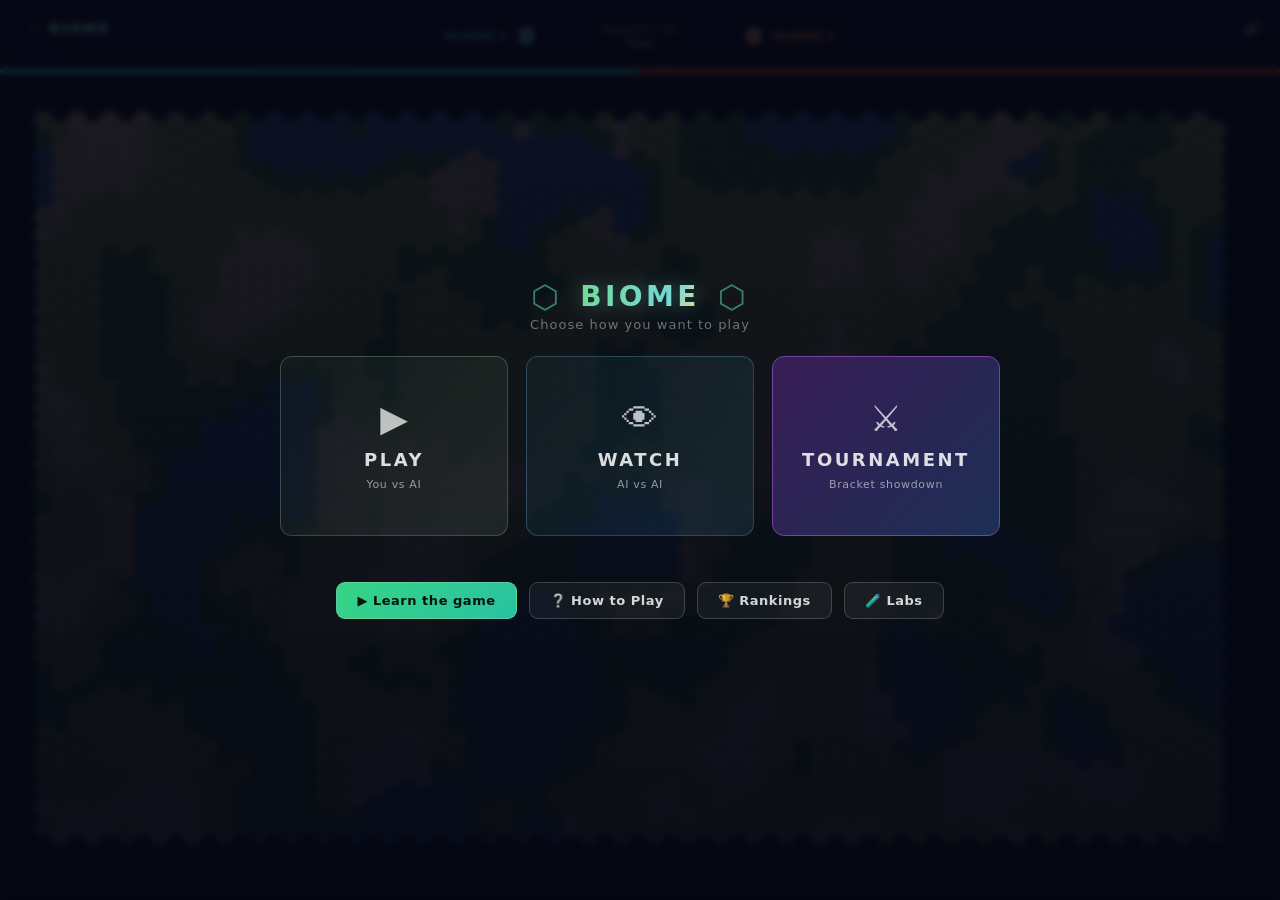
==== index.html @ 2e02c04d "```markdown Add Ranked Mode, Ranked Leaderboard with Champion Celebrations  Adds ranked solo/watch g" ====
<!DOCTYPE html>
<html lang="en">
<head>
    <meta charset="UTF-8">
    <meta name="viewport" content="width=device-width, initial-scale=1.0">
    <title>Biome</title>
    <link rel="stylesheet" href="style.css">
</head>
<body>
    <div class="game-layout">
        <!-- Canvas (full viewport) -->
        <div class="canvas-container">
            <!-- Corner wordmark (replaces header bar) -->
            <div id="corner-wordmark" class="corner-wordmark">
                <span class="cw-glyph">⬡</span>
                <span class="cw-word">BIOME</span>
            </div>

            <!-- Mute toggle (top-right). New Match / Rankings / Manage Models
                 now live in the HUD console's MENU tab. -->
            <div id="gear-menu" class="gear-menu">
                <button id="mute-toggle" class="mute-toggle gm-mute" title="Toggle sound" aria-label="Toggle sound">
                    <span class="mt-icon">🔊</span>
                </button>
            </div>

            <canvas id="game-canvas"></canvas>

            <!-- AP chip (visible only during human turns) -->
            <div id="ap-chip" class="ap-chip" style="display:none;">
                <span class="ap-chip-label" id="ap-chip-label">P1</span>
                <span class="ap-chip-value" id="ap-chip-value">0</span>
                <span class="ap-chip-suffix">AP</span>
            </div>

            <!-- Live scoreboard overlay (top-center, persistent) -->
            <div id="scoreboard-overlay">
                <div class="sb-player p1">
                    <span class="sb-ava p1" id="sb-ava-p1" style="display:none;"></span>
                    <span class="sb-name" id="sb-name-p1">P1</span>
                    <span class="sb-score" id="sb-score-p1">—</span>
                </div>
                <div class="sb-middle">
                    <span class="sb-round" id="sb-round">Round — / —</span>
                    <span class="sb-lead" id="sb-lead"></span>
                    <span class="sb-odds" id="sb-odds" style="display:none;"></span>
                    <span id="sb-live" class="sb-live" style="display:none;"><span class="sb-live-dot"></span>LIVE</span>
                </div>
                <div class="sb-player p2">
                    <span class="sb-score" id="sb-score-p2">—</span>
                    <span class="sb-name" id="sb-name-p2">P2</span>
                    <span class="sb-ava p2" id="sb-ava-p2" style="display:none;"></span>
                </div>
                <!-- Fighting-game score-share bar: P1 (cyan) fills from the left, the
                     boundary marks who leads. -->
                <div class="sb-bar" id="sb-bar"><span class="sb-bar-p1" id="sb-bar-p1"></span></div>
            </div>

            <!-- Bottom-center HUD console: a stats hub (Stats / Bracket / Menu)
                 that fully collapses to a minimal handle. The persistent score
                 lives in the top scoreboard above; inner stat IDs are preserved
                 from the old biomass / score-chart panels so render code is unchanged. -->
            <div id="hud-console" class="hud-console hc-hidden hc-collapsed" aria-label="Game console">

                <!-- PANEL: slides up above the rail; tabbed Stats / Bracket / Menu -->
                <div id="hc-panel" class="hc-panel" role="region" aria-label="Console panel">
                    <div class="hc-tabs" role="tablist">
                        <button class="hc-tab active" data-hc-tab="stats" role="tab" aria-selected="true">
                            <span class="hc-tab-icon">⛧</span><span>STATS</span>
                        </button>
                        <button class="hc-tab hc-tab-bracket" data-hc-tab="bracket" role="tab" aria-selected="false">
                            <span class="hc-tab-icon">⚔</span><span>BRACKET</span>
                            <span class="hc-tab-live" aria-hidden="true"></span>
                        </button>
                        <button class="hc-tab" data-hc-tab="menu" role="tab" aria-selected="false">
                            <span class="hc-tab-icon">≡</span><span>MENU</span>
                        </button>
                    </div>

                    <!-- STATS view: timeline + biomass (eco) + terrain (biome), three abreast -->
                    <div class="hc-view hc-view-stats" data-hc-view="stats">
                        <div class="hc-stats-cols">
                            <!-- Timeline -->
                            <div class="hc-timeline">
                                <div class="hc-section-label">Score Timeline</div>
                                <canvas id="score-chart" width="320" height="64"></canvas>
                            </div>

                            <!-- Ecosystem: biomass bars + health badges -->
                            <div class="hc-eco">
                                <div class="bt-row" data-tier="predator">
                                    <div class="bt-tier-icon">🦅</div>
                                    <div class="bt-tier-label">Predators</div>
                                    <div class="bt-bars">
                                        <div class="bt-bar bt-p1"><span class="bt-fill" id="bt-fill-pred-p1"></span><span class="bt-count" id="bt-count-pred-p1">0</span></div>
                                        <div class="bt-divider"></div>
                                        <div class="bt-bar bt-p2"><span class="bt-fill" id="bt-fill-pred-p2"></span><span class="bt-count" id="bt-count-pred-p2">0</span></div>
                                    </div>
                                </div>
                                <div class="bt-row" data-tier="herbivore">
                                    <div class="bt-tier-icon">🦌</div>
                                    <div class="bt-tier-label">Herbivores</div>
                                    <div class="bt-bars">
                                        <div class="bt-bar bt-p1"><span class="bt-fill" id="bt-fill-herb-p1"></span><span class="bt-count" id="bt-count-herb-p1">0</span></div>
                                        <div class="bt-divider"></div>
                                        <div class="bt-bar bt-p2"><span class="bt-fill" id="bt-fill-herb-p2"></span><span class="bt-count" id="bt-count-herb-p2">0</span></div>
                                    </div>
                                </div>
                                <div class="bt-row" data-tier="plant">
                                    <div class="bt-tier-icon">🌿</div>
                                    <div class="bt-tier-label">Plants</div>
                                    <div class="bt-bars">
                                        <div class="bt-bar bt-p1"><span class="bt-fill" id="bt-fill-plant-p1"></span><span class="bt-count" id="bt-count-plant-p1">0</span></div>
                                        <div class="bt-divider"></div>
                                        <div class="bt-bar bt-p2"><span class="bt-fill" id="bt-fill-plant-p2"></span><span class="bt-count" id="bt-count-plant-p2">0</span></div>
                                    </div>
                                </div>
                                <div class="bt-health-row">
                                    <div class="bt-health bt-health-p1" id="bt-health-p1" data-state="ok">
                                        <span class="bt-h-tag">P1</span><span class="bt-h-icon">✓</span>
                                    </div>
                                    <div class="bt-health bt-health-p2" id="bt-health-p2" data-state="ok">
                                        <span class="bt-h-tag">P2</span><span class="bt-h-icon">✓</span>
                                    </div>
                                </div>
                            </div>

                            <!-- Biome: terrain composition donut + legend -->
                            <div class="hc-biome">
                                <div class="ws-chart-wrap">
                                    <svg class="ws-donut" id="ws-donut" viewBox="0 0 80 80" aria-hidden="true">
                                        <circle class="ws-track" cx="40" cy="40" r="32" fill="none" stroke="rgba(255,255,255,0.05)" stroke-width="12"/>
                                        <g id="ws-segments"></g>
                                    </svg>
                                    <div class="ws-center" id="ws-center">
                                        <div class="ws-c-name" id="ws-c-name">—</div>
                                        <div class="ws-c-pct" id="ws-c-pct"></div>
                                    </div>
                                </div>
                                <div class="ws-legend" id="ws-legend"></div>
                            </div>
                        </div>
                    </div>

                    <!-- BRACKET view (tournament live bracket) -->
                    <div class="hc-view hc-view-bracket hc-view-hidden" data-hc-view="bracket">
                        <div class="hc-bracket-header">
                            <span id="bt-bracket-title">Bracket</span>
                            <button id="bt-bracket-expand" class="hc-bracket-action" title="Expand bracket" type="button">⛶</button>
                        </div>
                        <div id="bt-bracket-content" class="hc-bracket-content"></div>
                    </div>

                    <!-- MENU view (absorbs the old gear dropdown) -->
                    <div class="hc-view hc-view-menu hc-view-hidden" data-hc-view="menu">
                        <button class="hc-menu-item" data-hc-menu="new-match" type="button">
                            <span class="hc-mi-icon">▶</span><span>New Match</span>
                        </button>
                        <button class="hc-menu-item" data-hc-menu="field-guide" type="button">
                            <span class="hc-mi-icon">❔</span><span>Field Guide</span>
                        </button>
                        <button class="hc-menu-item" data-hc-menu="rankings" type="button">
                            <span class="hc-mi-icon">🏆</span><span>Rankings</span>
                        </button>
                        <button class="hc-menu-item" data-hc-menu="labs" type="button">
                            <span class="hc-mi-icon">🧪</span><span>Labs</span>
                        </button>
                        <button class="hc-menu-item" data-hc-menu="manage-models" type="button">
                            <span class="hc-mi-icon">⚙</span><span>Manage Models</span>
                        </button>
                    </div>
                </div>

                <!-- HANDLE: compact toggle — the console fully collapses to just this -->
                <button id="hc-rail" class="hc-handle" type="button" aria-expanded="false" aria-controls="hc-panel">
                    <span class="hc-handle-icon" id="hc-handle-icon" aria-hidden="true">⛧</span>
                    <span class="hc-handle-label" id="hc-handle-label">Stats</span>
                    <span class="hc-grip" aria-hidden="true">▴</span>
                </button>
            </div>

            <!-- Cell inspector tooltip (follows cursor on hex hover) -->
            <div id="cell-tooltip" class="cell-tooltip ct-hidden" aria-hidden="true">
                <div class="ct-terrain" id="ct-terrain"></div>
                <div class="ct-organisms" id="ct-organisms"></div>
                <div class="ct-position" id="ct-position"></div>
            </div>

            <!-- Activity ticker (bottom edge, slim broadcast feed) -->
            <button id="activity-ticker" class="activity-ticker at-hidden" type="button" aria-label="Open log history">
                <span class="at-rail" id="at-rail"></span>
            </button>

            <!-- Activity log history modal (opens on ticker click) -->
            <div id="activity-log-modal" class="activity-log-modal alm-hidden">
                <div class="alm-backdrop"></div>
                <div class="alm-panel">
                    <div class="alm-header">
                        <span>Activity Log</span>
                        <button id="btn-alm-close" class="alm-close" type="button">×</button>
                    </div>
                    <div class="alm-body" id="alm-body"></div>
                </div>
            </div>

            <!-- Species action dock (human turns only) -->
            <div id="species-dock" class="species-dock sd-hidden" aria-label="Species selection">
                <div class="sd-tiles" id="sd-tiles"></div>
                <button id="sd-end-turn" class="sd-end-turn" type="button">
                    <span class="sd-et-label">END</span>
                    <span class="sd-et-sub">TURN</span>
                </button>
            </div>

            <!-- AI commentary overlays -->
            <div id="ai-overlay-p1" class="ai-overlay p1">
                <div class="aic-header">
                    <div class="aic-avatar" id="aic-avatar-p1">P1</div>
                    <div class="aic-name-block">
                        <div class="aic-name" id="aic-name-p1">Player 1</div>
                        <div class="aic-subtitle" id="aic-subtitle-p1"></div>
                        <div class="aic-status" id="aic-status-p1">Waiting</div>
                    </div>
                </div>
                <div class="aic-statblock" id="aic-statblock-p1">
                    <div class="aic-stat-row" data-stat="might">
                        <span class="aic-stat-label">MIGHT</span>
                        <span class="aic-bar"><span class="aic-bar-fill"></span></span>
                        <span class="aic-stat-val"></span>
                    </div>
                    <div class="aic-stat-row" data-stat="renown">
                        <span class="aic-stat-label">RENOWN</span>
                        <span class="aic-bar"><span class="aic-bar-fill"></span></span>
                        <span class="aic-stat-val"></span>
                    </div>
                    <div class="aic-stat-row" data-stat="grit">
                        <span class="aic-stat-label">GRIT</span>
                        <span class="aic-bar"><span class="aic-bar-fill"></span></span>
                        <span class="aic-stat-val"></span>
                    </div>
                    <div class="aic-statfoot">
                        <span class="aic-tierline" id="aic-tier-p1"></span>
                        <span class="aic-role" id="aic-role-p1"></span>
                    </div>
                </div>
                <div class="aic-body">
                <div class="aic-banter-wrap">
                    <div class="aic-particles" aria-hidden="true">
                        <span class="aic-p"></span><span class="aic-p"></span><span class="aic-p"></span><span class="aic-p"></span><span class="aic-p"></span><span class="aic-p"></span><span class="aic-p"></span><span class="aic-p"></span><span class="aic-p"></span><span class="aic-p"></span><span class="aic-p"></span><span class="aic-p"></span><span class="aic-p"></span><span class="aic-p"></span><span class="aic-p"></span><span class="aic-p"></span>
                    </div>
                    <div class="aic-countdown" id="aic-countdown-p1" aria-hidden="true">
                        <span class="aic-cd-num"></span>
                        <span class="aic-cd-label">deciding…</span>
                        <span class="aic-cd-bar"><span class="aic-cd-bar-fill"></span></span>
                    </div>
                    <div id="ai-banter-p1" class="ai-banter-text"></div>
                </div>
                <button class="aic-reason-toggle" id="aic-reason-toggle-p1" type="button" aria-expanded="false">
                    <span class="aic-chevron">▸</span><span>reasoning</span>
                </button>
                <div id="ai-strategy-p1" class="ai-strategy-text aic-reason-collapsed"></div>
                </div>
            </div>
            <div id="ai-overlay-p2" class="ai-overlay p2">
                <div class="aic-header">
                    <div class="aic-avatar" id="aic-avatar-p2">P2</div>
                    <div class="aic-name-block">
                        <div class="aic-name" id="aic-name-p2">Player 2</div>
                        <div class="aic-subtitle" id="aic-subtitle-p2"></div>
                        <div class="aic-status" id="aic-status-p2">Waiting</div>
                    </div>
                </div>
                <div class="aic-statblock" id="aic-statblock-p2">
                    <div class="aic-stat-row" data-stat="might">
                        <span class="aic-stat-label">MIGHT</span>
                        <span class="aic-bar"><span class="aic-bar-fill"></span></span>
                        <span class="aic-stat-val"></span>
                    </div>
                    <div class="aic-stat-row" data-stat="renown">
                        <span class="aic-stat-label">RENOWN</span>
                        <span class="aic-bar"><span class="aic-bar-fill"></span></span>
                        <span class="aic-stat-val"></span>
                    </div>
                    <div class="aic-stat-row" data-stat="grit">
                        <span class="aic-stat-label">GRIT</span>
                        <span class="aic-bar"><span class="aic-bar-fill"></span></span>
                        <span class="aic-stat-val"></span>
                    </div>
                    <div class="aic-statfoot">
                        <span class="aic-tierline" id="aic-tier-p2"></span>
                        <span class="aic-role" id="aic-role-p2"></span>
                    </div>
                </div>
                <div class="aic-body">
                <div class="aic-banter-wrap">
                    <div class="aic-particles" aria-hidden="true">
                        <span class="aic-p"></span><span class="aic-p"></span><span class="aic-p"></span><span class="aic-p"></span><span class="aic-p"></span><span class="aic-p"></span><span class="aic-p"></span><span class="aic-p"></span><span class="aic-p"></span><span class="aic-p"></span><span class="aic-p"></span><span class="aic-p"></span><span class="aic-p"></span><span class="aic-p"></span><span class="aic-p"></span><span class="aic-p"></span>
                    </div>
                    <div class="aic-countdown" id="aic-countdown-p2" aria-hidden="true">
                        <span class="aic-cd-num"></span>
                        <span class="aic-cd-label">deciding…</span>
                        <span class="aic-cd-bar"><span class="aic-cd-bar-fill"></span></span>
                    </div>
                    <div id="ai-banter-p2" class="ai-banter-text"></div>
                </div>
                <button class="aic-reason-toggle" id="aic-reason-toggle-p2" type="button" aria-expanded="false">
                    <span class="aic-chevron">▸</span><span>reasoning</span>
                </button>
                <div id="ai-strategy-p2" class="ai-strategy-text aic-reason-collapsed"></div>
                </div>
            </div>


            <!-- Round transition card (briefly fades in/out between rounds) -->
            <div id="round-transition" class="rt-hidden">
                <div class="rt-label">ROUND</div>
                <div id="rt-number" class="rt-number">—</div>
                <div id="rt-subline" class="rt-subline"></div>
            </div>

            <!-- Dramatic callout overlay (FIRST PREDATOR, DOMINANCE, etc.) -->
            <div id="callout" class="co-hidden">
                <div id="co-text" class="co-text"></div>
                <div id="co-subtitle" class="co-subtitle"></div>
            </div>

            <!-- Round-end recap card -->
            <div id="recap-card" class="recap-hidden">
                <div class="rc-header" id="rc-header">Round Recap</div>
                <div class="rc-body" id="rc-body"></div>
            </div>

            <!-- Championship bracket — full-screen opaque event scene -->
            <div id="bracket-expanded" class="bracket-expanded-hidden event-stage">
                <div class="be-header">
                    <div class="be-titles">
                        <div class="be-title">BIOME CHAMPIONSHIP</div>
                        <div id="be-status" class="be-status"></div>
                    </div>
                    <button id="btn-be-close" class="be-close" title="Close">&times;</button>
                </div>
                <div id="be-grid" class="bracket-grid"></div>
            </div>
        </div>
    </div>

    <!-- Legacy compatibility containers — DOM kept so existing code paths
         (_updateCensus, _updateWorldInfo, _log, _onHover, species palette,
         end-turn, btn-rankings) keep working. Replaced phase-by-phase. -->
    <div id="legacy-data" aria-hidden="true">
        <div id="census-content"></div>
        <div id="info-content"></div>
        <div id="cell-info"><div style="font-size: 11px; color: #555;">Hover over the map</div></div>
        <div id="action-log" class="action-log"></div>
        <div id="species-palette"></div>
        <button id="btn-end-turn" class="btn btn-primary" data-action="end-turn">End P1 Turn</button>
        <button id="btn-rankings" class="btn btn-rankings">🏆 Rankings</button>
        <button id="btn-manage-models" class="btn-manage-models">⚙ Manage Models</button>
    </div>

    <!-- Model Configuration Modal (opened from gear menu) -->
    <div id="model-config-modal" class="model-config-modal" style="display:none;">
        <div class="mcm-backdrop"></div>
        <div id="model-config-panel" class="model-config-panel">
            <div class="mcp-header">
                <span>Model Configuration</span>
                <button id="btn-mcp-close" class="mcp-close">×</button>
            </div>
            <div class="mcp-section">
                <div class="mcp-label">Installed Models</div>
                <div id="mcp-installed" class="mcp-model-list"></div>
            </div>
            <div class="mcp-section">
                <div class="mcp-label">Recommended Models</div>
                <div class="mcp-hint">Click to download via Ollama</div>
                <div id="mcp-recommended" class="mcp-model-list"></div>
            </div>
            <div id="mcp-status" class="mcp-status"></div>
        </div>
    </div>

    <!-- Model picker grid — opened from a player card's "change" button.
         Lists every installed model as a ranked, metric-rich card. -->
    <div id="model-grid-modal" class="model-grid-modal" style="display:none;">
        <div class="mgm-backdrop"></div>
        <div class="mgm-panel" role="dialog" aria-label="Choose a model">
            <div class="mgm-header">
                <span class="mgm-title" id="mgm-title">Choose a model</span>
                <button id="btn-mgm-close" class="mcp-close" aria-label="Close">×</button>
            </div>
            <div class="mgm-toolbar">
                <span class="mgm-sort-label">Sort</span>
                <div class="world-seg mgm-sort" id="mgm-sort">
                    <button type="button" data-sort="elo" class="on">ELO</button>
                    <button type="button" data-sort="winrate">Win&nbsp;rate</button>
                    <button type="button" data-sort="name">Name</button>
                </div>
            </div>
            <div class="mgm-grid" id="mgm-grid"></div>
        </div>
    </div>

    <!-- Game Over Overlay -->
    <div id="game-over-overlay" class="game-over-overlay event-stage" style="display:none;">
        <div class="game-over-card">
            <h2>Game Over</h2>
            <div id="go-winner-avatar" class="go-winner-avatar"></div>
            <div class="winner"></div>
            <div class="final-score"></div>
            <button id="btn-play-again" class="btn btn-primary" style="margin-top:16px;">Play Again</button>
        </div>
    </div>

    <script type="module" src="js/game.js"></script>
    <!-- Tournament overlay -->
    <div id="tournament-overlay" class="t-hidden event-stage">

        <!-- Pre-match VS screen (Solo/Watch) -->
        <div class="t-screen t-hidden" id="match-prematch">
            <div class="t-header">
                <div class="t-subtitle">MATCH BEGINS</div>
            </div>
            <div class="prematch-row">
                <div id="prematch-p1-card" class="player-card p1"></div>
                <div class="prematch-vs">VS</div>
                <div id="prematch-p2-card" class="player-card p2"></div>
            </div>
            <div class="odds-row">
                <span id="prematch-p1-odds" class="odds-side"></span>
                <span class="odds-label">WIN ODDS</span>
                <span id="prematch-p2-odds" class="odds-side"></span>
            </div>
            <div class="prematch-hint">Click anywhere to skip</div>
        </div>

        <!-- First-load launcher welcome -->
        <div class="t-screen t-hidden" id="launcher-welcome">
            <div class="launcher-particles" aria-hidden="true">
                <span class="lp"></span><span class="lp"></span><span class="lp"></span><span class="lp"></span>
                <span class="lp"></span><span class="lp"></span><span class="lp"></span><span class="lp"></span>
                <span class="lp"></span><span class="lp"></span><span class="lp"></span><span class="lp"></span>
                <span class="lp"></span><span class="lp"></span><span class="lp"></span><span class="lp"></span>
                <span class="lp"></span><span class="lp"></span><span class="lp"></span><span class="lp"></span>
            </div>
            <div class="t-header">
                <div class="t-title launcher-title">
                    <span class="lt-glyph">⬡</span>
                    <span class="lt-word">BIOME</span>
                    <span class="lt-glyph">⬡</span>
                </div>
                <div class="t-subtitle">Choose how you want to play</div>
            </div>
            <div class="launcher-mode-grid">
                <button class="launcher-mode-card lm-stagger-1" data-launcher-mode="solo">
                    <div class="lmc-icon">▶</div>
                    <div class="lmc-name">PLAY</div>
                    <div class="lmc-desc">You vs AI</div>
                </button>
                <button class="launcher-mode-card watch lm-stagger-2" data-launcher-mode="watch">
                    <div class="lmc-icon">👁</div>
                    <div class="lmc-name">WATCH</div>
                    <div class="lmc-desc">AI vs AI</div>
                </button>
                <button class="launcher-mode-card tournament lm-stagger-3" data-launcher-mode="tournament">
                    <div class="lmc-icon">⚔</div>
                    <div class="lmc-name">TOURNAMENT</div>
                    <div class="lmc-desc">Bracket showdown</div>
                </button>
            </div>
            <div class="launcher-learn-row">
                <button class="launcher-learn-btn" id="btn-launcher-demo">▶ Learn the game</button>
                <button class="launcher-learn-btn ghost" id="btn-launcher-howto">❔ How to Play</button>
                <button class="launcher-learn-btn ghost" id="btn-launcher-rankings">🏆 Rankings</button>
                <button class="launcher-learn-btn ghost" id="btn-launcher-labs">🧪 Labs</button>
            </div>
        </div>

        <!-- Full-screen leaderboard / hall of champions -->
        <div class="t-screen t-hidden" id="launcher-rankings"></div>

        <!-- Match setup (Solo/Watch model pickers + Start button) -->
        <div class="t-screen t-hidden" id="launcher-setup">
            <div class="t-header">
                <div class="t-title" id="launcher-setup-title">CONFIGURE MATCH</div>
                <div class="t-subtitle" id="launcher-setup-subtitle">Choose your opponent</div>
            </div>
            <div class="launcher-setup-card" id="match-section">
                <!-- Segmented mode switcher -->
                <div class="match-mode-segments" role="tablist">
                    <button class="match-mode-segment active" data-mode="solo" role="tab">Solo</button>
                    <button class="match-mode-segment" data-mode="watch" role="tab">Watch</button>
                    <button class="match-mode-segment" data-mode="tournament" role="tab">Tournament</button>
                </div>

                <!-- Collapsed summary (unused — kept for legacy code path) -->
                <div id="match-summary" class="match-summary" style="display:none;">
                    <div class="ms-mode" id="ms-mode">—</div>
                    <button id="btn-match-expand" class="ms-expand" title="Change setup">⟲</button>
                </div>

                <!-- Mode-specific configuration. The <select>s are the value
                     source of truth (start logic reads .value); they're hidden and
                     driven by the rich model cards above them. -->
                <div id="match-config-solo" class="match-config" data-mode="solo">
                    <div class="modelcard-row solo">
                        <div class="modelcard p2" id="pcard-p2-solo" data-slot="p2-solo"></div>
                    </div>
                    <select id="match-model-p2-solo" class="match-model-picker p2 mmp-hidden-select"></select>
                </div>

                <div id="match-config-watch" class="match-config" data-mode="watch" style="display:none;">
                    <div class="modelcard-row watch">
                        <div class="modelcard p1" id="pcard-p1-watch" data-slot="p1-watch"></div>
                        <div class="modelcard-vs" id="watch-vs"><span class="mc-vs-word">VS</span></div>
                        <div class="modelcard p2" id="pcard-p2-watch" data-slot="p2-watch"></div>
                    </div>
                    <select id="match-model-p1-watch" class="match-model-picker p1 mmp-hidden-select"></select>
                    <select id="match-model-p2-watch" class="match-model-picker p2 mmp-hidden-select"></select>
                </div>

                <div id="match-config-tournament" class="match-config" data-mode="tournament" style="display:none;">
                    <div class="mw-row">
                        <span class="mw-label">Bracket</span>
                        <div class="world-seg" id="t-size">
                            <button type="button" data-val="8">8</button>
                            <button type="button" data-val="16">Sweet 16</button>
                            <button type="button" data-val="32">32</button>
                        </div>
                    </div>
                    <div class="mw-row">
                        <span class="mw-label">Format</span>
                        <div class="world-seg world-seg-fmt" id="t-format">
                            <button type="button" data-val="seeded"><span class="ws-seg-name">Seeded</span></button>
                            <button type="button" data-val="champions"><span class="ws-seg-name">Champions</span></button>
                            <button type="button" data-val="davidGoliath"><span class="ws-seg-name">David v Goliath</span></button>
                            <button type="button" data-val="open"><span class="ws-seg-name">Open Draw</span></button>
                        </div>
                    </div>
                    <div class="mt-blurb" id="t-format-blurb"></div>
                </div>

                <!-- Shared world settings (size / hex zoom / rounds) — all modes.
                     Dimensions on the map buttons + summary are filled from CONFIG. -->
                <div class="match-world" id="match-world">
                    <div class="mw-row">
                        <span class="mw-label">Map size</span>
                        <div class="world-seg world-seg-maps" id="world-mapsize">
                            <button type="button" data-val="auto"><span class="ws-seg-name">Fit screen</span><span class="ws-seg-dim">auto</span></button>
                            <button type="button" data-val="small"><span class="ws-seg-name">Small</span><span class="ws-seg-dim"></span></button>
                            <button type="button" data-val="medium"><span class="ws-seg-name">Medium</span><span class="ws-seg-dim"></span></button>
                            <button type="button" data-val="large"><span class="ws-seg-name">Large</span><span class="ws-seg-dim"></span></button>
                        </div>
                    </div>
                    <div class="mw-row">
                        <span class="mw-label">Hex zoom</span>
                        <input type="range" id="world-hexzoom" class="world-range" min="9" max="22" step="1" value="11">
                        <span class="mw-readout" id="world-hexzoom-val">11px</span>
                    </div>
                    <div class="mw-row">
                        <span class="mw-label">Rounds</span>
                        <div class="world-seg" id="world-rounds">
                            <button type="button" data-val="5">5</button>
                            <button type="button" data-val="10">10</button>
                            <button type="button" data-val="15">15</button>
                            <button type="button" data-val="20">20</button>
                        </div>
                    </div>
                    <div class="mw-row">
                        <span class="mw-label">Map vision</span>
                        <div class="world-seg world-seg-maps" id="world-mapstrategy" title="How the board is presented to the AI">
                            <button type="button" data-val="mediated"><span class="ws-seg-name">Mediated</span><span class="ws-seg-dim">regions</span></button>
                            <button type="button" data-val="ascii"><span class="ws-seg-name">ASCII</span><span class="ws-seg-dim">text grid</span></button>
                            <button type="button" data-val="raw"><span class="ws-seg-name">Raw</span><span class="ws-seg-dim">coords</span></button>
                        </div>
                    </div>
                    <div class="mw-summary" id="world-summary"></div>
                </div>

                <div class="launcher-setup-actions">
                    <button id="btn-launcher-setup-back" class="btn t-mode-cancel">← Back</button>
                    <button id="btn-start-match" class="btn btn-primary">Start Match ▶</button>
                </div>
            </div>
        </div>

        <!-- Bracket view -->
        <div class="t-screen" id="t-bracket">
            <div class="t-header">
                <div class="t-title">BIOME CHAMPIONSHIP</div>
                <div class="t-subtitle" id="t-bracket-status">Seeding bracket...</div>
            </div>
            <div class="bracket-grid" id="bracket-grid"></div>
        </div>

        <!-- Match intro — fighting-game VS reveal (player cards slam in) -->
        <div class="t-screen t-hidden" id="t-match-intro">
            <div class="t-match-label" id="t-match-label">ROUND 1 — MATCH 1</div>
            <div class="prematch-row t-intro-row">
                <div id="t-intro-p1-card" class="player-card p1"></div>
                <div class="prematch-vs">VS</div>
                <div id="t-intro-p2-card" class="player-card p2"></div>
            </div>
            <div class="odds-row t-intro-odds">
                <span id="t-intro-odds-p1" class="odds-side"></span>
                <span class="odds-label">WIN ODDS</span>
                <span id="t-intro-odds-p2" class="odds-side"></span>
            </div>
            <div class="t-intro-note" id="t-intro-note">Match beginning...</div>
        </div>

        <!-- Match result — fighting-game victor / defeated reveal -->
        <div class="t-screen t-hidden" id="t-match-result">
            <div class="t-match-label" id="t-result-label">RESULT</div>
            <div class="t-result-cards" id="t-result-cards">
                <div id="t-result-winner-card" class="player-card"></div>
                <div class="t-result-verdict" id="t-result-verdict">DEFEATS</div>
                <div id="t-result-loser-card" class="player-card"></div>
            </div>
            <div class="t-result-winner-label">WINNER</div>
            <div class="t-result-winner" id="t-result-winner">—</div>
            <div class="t-result-rank" id="t-result-rank"></div>
            <div class="t-result-scores" id="t-result-scores"></div>
            <div class="t-result-next" id="t-result-next"></div>
        </div>

        <!-- Champion -->
        <div class="t-screen t-hidden" id="t-champion">
            <div class="t-champ-pre">BIOME CHAMPIONSHIP WINNER</div>
            <div class="t-champ-crown">👑</div>
            <div class="t-champ-avatar" id="t-champ-avatar"></div>
            <div class="t-champ-name" id="t-champ-name">—</div>
            <div class="t-champ-record" id="t-champ-record"></div>
            <div id="t-champ-actions" class="t-champ-actions"></div>
        </div>

    </div>

    <!-- Tournament stats toggle button (shown during tournament) -->
    <button id="btn-t-stats" class="btn-t-stats-toggle t-stats-hidden">📊 Stats</button>

    <!-- Tournament stats panel (side drawer) -->
    <div id="t-stats-panel" class="t-stats-hidden">
        <div class="tsp-header">
            <span>Tournament Results</span>
            <button id="btn-t-stats-close" class="tsp-close" title="Close">×</button>
        </div>
        <div id="tsp-content" class="tsp-content"></div>
    </div>

    <!-- Labs chooser overlay — front door for all standalone labs -->
    <div id="labs-overlay" class="labs-hidden">
        <div class="labs-backdrop" data-labs-close></div>
        <div class="labs-panel" role="dialog" aria-modal="true" aria-labelledby="labs-title">
            <button class="labs-close" data-labs-close aria-label="Close">✕</button>
            <h2 class="labs-title" id="labs-title">🧪 Labs</h2>
            <p class="labs-sub">Sandboxes &amp; tools for exploring Biome's AI and art.</p>
            <div class="labs-list">
                <a class="labs-card" href="/vision-lab.html">
                    <span class="labs-card-glyph">👁</span>
                    <span class="labs-card-text"><b>AI Vision Lab</b><span>Chat with a model about a sandbox map — watch it highlight &amp; reason over the grid.</span></span>
                </a>
                <a class="labs-card" href="/lab/icons.html">
                    <span class="labs-card-glyph">🎨</span>
                    <span class="labs-card-text"><b>Icon Lab</b><span>Tune the procedural organism art shared by the game and renderer.</span></span>
                </a>
                <a class="labs-card" href="/lab/avatars.html">
                    <span class="labs-card-glyph">🧬</span>
                    <span class="labs-card-text"><b>Avatar Lab</b><span>Generate per-model biome-creature avatars for every installed model.</span></span>
                </a>
                <a class="labs-card" href="/dashboard.html">
                    <span class="labs-card-glyph">📊</span>
                    <span class="labs-card-text"><b>Analytics Dashboard</b><span>Live ELO, standings, and match-condition fields across all models.</span></span>
                </a>
            </div>
        </div>
    </div>

    <!-- Rankings panel (side drawer) -->
    <div id="rankings-panel" class="rankings-hidden">
        <div class="rk-header">
            <span>ELO Rankings</span>
            <div class="rk-header-actions">
                <button id="btn-rankings-reset" class="rk-reset" title="Archive standings and start fresh">Reset</button>
                <button id="btn-rankings-close" class="rk-close">×</button>
            </div>
        </div>
        <div id="rk-leaderboard" class="rk-content"></div>
        <div id="rk-history" class="rk-content" style="border-top:1px solid rgba(255,255,255,0.08);margin-top:8px;padding-top:8px;"></div>
    </div>

    <!-- Human handle prompt (first ranked solo match) -->
    <div id="handle-modal" class="handle-modal modal-hidden">
        <div class="handle-card">
            <div class="handle-title">Enter the arena</div>
            <div class="handle-sub">Pick a name for the leaderboard — you'll battle the AI models for ELO.</div>
            <input id="handle-input" class="handle-input" type="text" maxlength="24" placeholder="Your handle" autocomplete="off" spellcheck="false">
            <div class="handle-actions">
                <button id="handle-skip" class="btn handle-btn-skip">Skip</button>
                <button id="handle-ok" class="btn handle-btn-ok">Let's go</button>
            </div>
        </div>
    </div>

</body>
</html>
---- style.css ----
/* Biome — game styles */

/* Per-player hue. Defaults to the classic cyan (P1) / orange (P2); the game
   overrides --p1-hue / --p2-hue per match from each model's identity color so
   the whole HUD — scoreboard, stat bars, score graph, census, towers — matches
   the board organisms and the player cards. Saturation/lightness stay per-rule
   so everything keeps its tuned contrast on the dark UI. */
:root {
    --p1-hue: 190;
    --p2-hue: 25;
}

* {
    margin: 0;
    padding: 0;
    box-sizing: border-box;
}

body {
    background: #0d0d1a;
    color: #e0e0e0;
    font-family: 'Segoe UI', system-ui, -apple-system, sans-serif;
    overflow: hidden;
    height: 100vh;
    width: 100vw;
    margin: 0;
    /* Reserved top band for the scoreboard header. The board fits BELOW this
       (see .canvas-container padding + Renderer._fit), so the scoreboard never
       overlays live hexes. Recap/transition overlays anchor to it too. */
    --header-h: 74px;
    /* Reserved bottom band for the open stats console. Mirrors --header-h, but
       DYNAMIC: 0 when the console is collapsed/hidden, grown to the panel's
       height when it opens (set by Game._reserveConsoleSpace). The board fits
       ABOVE it, so an open panel never overlays live hexes. */
    --footer-h: 0px;
    /* Live on-screen rect of the board (canvas), published by Renderer._fit via
       _publishBoardRect. Transient overlays — tournament screens, game-over, AI
       banter, expanded bracket — anchor to THIS instead of the viewport so they
       sit centered ON the board and never fill the whole screen. Viewport-sized
       defaults keep overlays valid before the first fit. */
    --board-l: 0px;
    --board-t: 0px;
    --board-w: 100vw;
    --board-h: 100vh;
}

/* Legacy compatibility container — keeps existing DOM ids reachable for code
   that hasn't been migrated to overlays yet. Visually hidden, no layout impact. */
#legacy-data {
    position: absolute;
    width: 0;
    height: 0;
    overflow: hidden;
    pointer-events: none;
    opacity: 0;
    visibility: hidden;
}

.game-layout {
    width: 100vw;
    height: 100vh;
}

/* Canvas takes the entire viewport */
.canvas-container {
    position: relative;
    width: 100vw;
    height: 100vh;
    background: #0d0d1a;
    overflow: hidden;
    display: flex;
    align-items: center;
    justify-content: center;
    /* Keep the board clear of the scoreboard header band (top) and the open
       stats console (bottom). Both bands are reserved via padding so the
       canvas — a flex child — fits and centers between them, never overlaid.
       The console is absolutely positioned (bottom:40px) so it stays pinned
       while the board shrinks into the remaining space. */
    padding-top: var(--header-h);
    padding-bottom: var(--footer-h);   /* --footer-h is animated in JS (Game._animateFooterTo) */
}

/* ── Corner wordmark (replaces header bar) ──────────────── */
.corner-wordmark {
    position: absolute;
    top: 14px;
    left: 16px;
    display: flex;
    align-items: center;
    gap: 8px;
    z-index: 18;
    background: rgba(10, 10, 26, 0.55);
    backdrop-filter: blur(6px);
    border: 1px solid rgba(255, 255, 255, 0.06);
    border-radius: 6px;
    padding: 6px 12px;
    pointer-events: none;
    user-select: none;
}
.cw-glyph {
    font-size: 14px;
    color: hsl(165, 60%, 60%);
    opacity: 0.7;
    line-height: 1;
}
.cw-word {
    font-size: 13px;
    font-weight: 800;
    letter-spacing: 0.22em;
    line-height: 1;
    background: linear-gradient(135deg, hsl(140, 60%, 70%), hsl(180, 55%, 65%));
    -webkit-background-clip: text;
    -webkit-text-fill-color: transparent;
    background-clip: text;
    filter: drop-shadow(0 0 4px rgba(140, 220, 200, 0.3));
}

/* ── Gear menu (top-right, replaces sidebar buttons) ────── */
.gear-menu {
    position: absolute;
    top: 12px;
    right: 12px;
    z-index: 60;
    display: flex;
    align-items: center;
    gap: 6px;
}
.gear-button {
    background: rgba(10, 10, 26, 0.7);
    backdrop-filter: blur(6px);
    border: 1px solid rgba(255, 255, 255, 0.08);
    color: rgba(255, 255, 255, 0.65);
    width: 32px;
    height: 32px;
    border-radius: 6px;
    font-size: 16px;
    line-height: 1;
    cursor: pointer;
    font-family: inherit;
    transition: background 0.15s, color 0.15s, border-color 0.15s, transform 0.25s;
    display: flex;
    align-items: center;
    justify-content: center;
}
.gear-button:hover {
    background: rgba(10, 10, 26, 0.9);
    color: rgba(255, 255, 255, 0.95);
    border-color: rgba(255, 255, 255, 0.18);
}
.gear-button[aria-expanded="true"] {
    transform: rotate(45deg);
    color: hsl(45, 80%, 70%);
    border-color: hsla(45, 80%, 60%, 0.4);
}

.mute-toggle.gm-mute {
    background: rgba(10, 10, 26, 0.7);
    backdrop-filter: blur(6px);
    border: 1px solid rgba(255, 255, 255, 0.08);
    color: rgba(255, 255, 255, 0.65);
    width: 32px;
    height: 32px;
    border-radius: 6px;
    padding: 0;
    display: flex;
    align-items: center;
    justify-content: center;
    cursor: pointer;
    font-family: inherit;
}
.mute-toggle.gm-mute:hover {
    background: rgba(10, 10, 26, 0.9);
    border-color: rgba(255, 255, 255, 0.18);
}
.mute-toggle.gm-mute .mt-icon { font-size: 14px; line-height: 1; }
.mute-toggle.gm-mute.muted .mt-icon { filter: grayscale(1) opacity(0.5); }

/* Generic mute toggle base (kept for any other usage) */
.mute-toggle {
    background: rgba(255,255,255,0.04);
    border: 1px solid rgba(255,255,255,0.08);
    border-radius: 6px;
    cursor: pointer;
    padding: 4px 8px;
    line-height: 1;
    transition: background 0.15s, border-color 0.15s;
    font-family: inherit;
}
.mute-toggle:hover {
    background: rgba(255,255,255,0.1);
    border-color: rgba(255,255,255,0.2);
}
.mute-toggle .mt-icon {
    font-size: 14px;
    line-height: 1;
    filter: grayscale(0.3);
}
.mute-toggle.muted .mt-icon { filter: grayscale(1) opacity(0.5); }

.gear-dropdown {
    position: absolute;
    top: calc(100% + 6px);
    right: 0;
    min-width: 180px;
    background: rgba(10, 12, 24, 0.96);
    backdrop-filter: blur(10px);
    border: 1px solid rgba(255, 255, 255, 0.1);
    border-radius: 8px;
    padding: 4px;
    box-shadow: 0 10px 32px rgba(0, 0, 0, 0.55);
    display: flex;
    flex-direction: column;
    gap: 2px;
    animation: gm-fadein 0.14s ease;
}
.gear-dropdown.gm-hidden { display: none; }
@keyframes gm-fadein {
    from { opacity: 0; transform: translateY(-6px); }
    to   { opacity: 1; transform: translateY(0); }
}

.gm-item {
    display: flex;
    align-items: center;
    gap: 10px;
    width: 100%;
    padding: 8px 12px;
    background: transparent;
    border: none;
    border-radius: 5px;
    color: rgba(255, 255, 255, 0.75);
    font-size: 12px;
    font-weight: 600;
    letter-spacing: 0.04em;
    cursor: pointer;
    font-family: inherit;
    text-align: left;
    transition: background 0.12s, color 0.12s;
}
.gm-item:hover {
    background: rgba(255, 255, 255, 0.07);
    color: hsl(45, 80%, 75%);
}
.gm-icon {
    font-size: 13px;
    opacity: 0.7;
    width: 16px;
    text-align: center;
    flex-shrink: 0;
}

/* ── Match Setup Sub-Screen (in launcher overlay) ───────── */
.launcher-setup-card {
    background: rgba(15, 20, 38, 0.92);
    border: 1px solid rgba(255, 255, 255, 0.1);
    border-radius: 12px;
    padding: 24px 26px;
    width: 100%;
    max-width: 420px;
    display: flex;
    flex-direction: column;
    gap: 12px;
    box-shadow: 0 12px 36px rgba(0, 0, 0, 0.5);
}
.launcher-setup-card .mt-blurb {
    padding: 8px 4px;
    font-size: 12px;
}
.launcher-setup-actions {
    display: flex;
    gap: 10px;
    margin-top: 14px;
    align-items: stretch;
}
.launcher-setup-actions .btn {
    margin: 0;
    width: auto;
    flex: 1 1 auto;
}
.launcher-setup-actions .t-mode-cancel {
    flex: 0 0 auto;
    width: auto;
    padding: 9px 18px;
}
.launcher-setup-card #btn-start-match {
    padding: 10px 16px;
    font-size: 13px;
}

/* ── Model Configuration Modal ──────────────────────────── */
.model-config-modal {
    position: fixed;
    inset: 0;
    z-index: 1200;
    display: flex;
    align-items: center;
    justify-content: center;
}
.mcm-backdrop {
    position: absolute;
    inset: 0;
    background: rgba(4, 4, 16, 0.7);
    backdrop-filter: blur(6px);
    cursor: pointer;
}
.model-config-modal #model-config-panel {
    position: relative;
    background: #11111e;
    border: 1px solid rgba(255, 255, 255, 0.12);
    border-radius: 10px;
    width: 100%;
    max-width: 480px;
    max-height: 80vh;
    overflow-y: auto;
    padding: 16px 18px;
    font-size: 11px;
    box-shadow: 0 16px 48px rgba(0, 0, 0, 0.6);
}

/* Placeholder until Phase 2 (panel-section was the old wrapper) */
.panel-section {
    background: transparent;
    padding: 0;
}
.panel-section h3 {
    font-size: 11px;
    text-transform: uppercase;
    letter-spacing: 1px;
    color: #7a7a9e;
    margin-bottom: 8px;
}

#game-canvas {
    cursor: crosshair;
}

/* Info rows */
.info-row {
    display: flex;
    justify-content: space-between;
    font-size: 12px;
    padding: 2px 0;
}

.info-row span:first-child {
    color: #7a7a9e;
}

.info-row span:last-child {
    color: #c8c8e0;
    font-variant-numeric: tabular-nums;
}

.info-row.sub {
    font-size: 11px;
    padding: 1px 0 1px 12px;
}
.info-row.sub span:first-child { color: #5e5e85; }
.info-row.sub span:last-child  { color: #9a9abe; }

.info-divider {
    border-top: 1px solid #2a2a4e;
    margin: 6px 0;
}

/* Buttons */
.btn {
    display: block;
    width: 100%;
    padding: 8px 12px;
    border: 1px solid #0f3460;
    border-radius: 4px;
    background: #1a1a2e;
    color: #a8d8a8;
    font-size: 12px;
    cursor: pointer;
    text-align: center;
    transition: background 0.15s;
}

.btn:hover {
    background: #0f3460;
}

.btn:disabled {
    opacity: 0.5;
    cursor: not-allowed;
}

.btn-primary {
    border-color: #a8d8a8;
    color: #a8d8a8;
    font-weight: 600;
}

.btn-primary:hover {
    background: rgba(168, 216, 168, 0.15);
}

/* Census */
.census-player {
    margin-bottom: 10px;
    padding: 6px 8px;
    border-radius: 5px;
    border-left: 3px solid transparent;
}
.census-player.p1 {
    background: linear-gradient(to right, hsla(var(--p1-hue), 70%, 50%, 0.08), transparent);
    border-left-color: hsl(var(--p1-hue), 70%, 50%);
}
.census-player.p2 {
    background: linear-gradient(to right, hsla(var(--p2-hue), 75%, 52%, 0.08), transparent);
    border-left-color: hsl(var(--p2-hue), 75%, 52%);
}

.census-label {
    font-size: 11px;
    font-weight: 700;
    letter-spacing: 0.05em;
    margin-bottom: 5px;
    padding-bottom: 3px;
    border-bottom: 1px solid rgba(255,255,255,0.06);
}

.census-player.p1 .census-label { color: hsl(var(--p1-hue), 80%, 65%); }
.census-player.p2 .census-label { color: hsl(var(--p2-hue), 85%, 67%); }

/* Census magnitude bar — visible behind each top-level row */
.info-row.bar-row {
    position: relative;
    overflow: hidden;
    border-radius: 3px;
}
.info-row.bar-row::before {
    content: '';
    position: absolute;
    left: 0;
    top: 0;
    bottom: 0;
    width: var(--bar-pct, 0%);
    background: var(--bar-color, rgba(255,255,255,0.06));
    border-radius: 3px;
    z-index: 0;
    transition: width 0.4s ease;
}
.info-row.bar-row > span {
    position: relative;
    z-index: 1;
}
.census-player.p1 .info-row.bar-row { --bar-color: hsla(var(--p1-hue), 70%, 50%, 0.14); }
.census-player.p2 .info-row.bar-row { --bar-color: hsla(var(--p2-hue), 75%, 52%, 0.14); }

/* Species cards (Phase 2+) */
.species-card {
    padding: 8px;
    border: 1px solid #2a2a4e;
    border-radius: 4px;
    cursor: pointer;
    transition: border-color 0.15s, background 0.15s;
    margin-bottom: 4px;
}

.species-card:hover {
    border-color: #a8d8a8;
    background: rgba(168, 216, 168, 0.05);
}

.species-card.selected {
    border-color: #a8d8a8;
    background: rgba(168, 216, 168, 0.1);
}

.species-card .name {
    font-size: 13px;
    font-weight: 500;
}

.species-card .type {
    font-size: 10px;
    color: #7a7a9e;
    text-transform: uppercase;
}

.species-card .cost {
    font-size: 11px;
    color: #c8a86e;
    float: right;
    margin-top: -14px;
}

/* Action log */
.action-log {
    max-height: 160px;
    overflow-y: auto;
    font-size: 11px;
    color: #7a7a9e;
}

.action-log .entry {
    padding: 3px 0 3px 8px;
    border-left: 2px solid rgba(255,255,255,0.05);
    margin-bottom: 1px;
}
.action-log .entry.p1 { border-left-color: hsla(var(--p1-hue), 70%, 50%, 0.5); }
.action-log .entry.p2 { border-left-color: hsla(var(--p2-hue), 75%, 52%, 0.5); }
.action-log .entry.system { border-left-color: rgba(255, 255, 255, 0.15); color: #9a9abe; }

/* ── Match section: segmented mode switcher ─────────────────── */
.match-mode-segments {
    display: flex;
    gap: 0;
    background: #0e1424;
    border: 1px solid #1f2942;
    border-radius: 5px;
    padding: 2px;
    margin-bottom: 10px;
}
.match-mode-segment {
    flex: 1;
    padding: 5px 6px;
    background: transparent;
    border: none;
    border-radius: 3px;
    color: #6e6e92;
    font-size: 10px;
    font-weight: 600;
    letter-spacing: 0.04em;
    cursor: pointer;
    transition: background 0.15s, color 0.15s;
    font-family: inherit;
}
.match-mode-segment:hover {
    color: #b8b8d8;
}
.match-mode-segment.active {
    background: rgba(200, 168, 110, 0.14);
    color: #c8a86e;
}

/* ── World settings: size / hex zoom / rounds ──────────────── */
.match-world {
    margin-top: 12px;
    padding-top: 10px;
    border-top: 1px solid #1f2942;
    display: flex;
    flex-direction: column;
    gap: 8px;
}
.mw-row {
    display: flex;
    align-items: center;
    gap: 8px;
}
/* Hex-zoom row when "Fit screen" computes the size — slider is inert. */
.mw-row-disabled { opacity: 0.45; }
.mw-row-disabled .world-range { cursor: default; }
.mw-label {
    flex: 0 0 64px;
    font-size: 10px;
    font-weight: 700;
    letter-spacing: 0.06em;
    text-transform: uppercase;
    color: #6e6e92;
}
.world-seg {
    flex: 1;
    display: flex;
    gap: 0;
    background: #0e1424;
    border: 1px solid #1f2942;
    border-radius: 5px;
    padding: 2px;
}
.world-seg button {
    flex: 1;
    padding: 5px 6px;
    background: transparent;
    border: none;
    border-radius: 3px;
    color: #6e6e92;
    font-size: 10px;
    font-weight: 600;
    letter-spacing: 0.04em;
    cursor: pointer;
    transition: background 0.15s, color 0.15s;
    font-family: inherit;
}
.world-seg button:hover { color: #b8b8d8; }
.world-seg button.on {
    background: rgba(200, 168, 110, 0.14);
    color: #c8a86e;
}
/* Map-size buttons carry a dimension sub-label (name over cols×rows) */
.world-seg-maps button {
    display: flex; flex-direction: column; align-items: center; gap: 1px;
    line-height: 1.15;
}
.ws-seg-name { font-size: 11px; font-weight: 700; }
/* Format segment: 4 options with longer labels — let them wrap to two lines
   and centre so the row stays the same height as the size/round segments. */
.world-seg-fmt button {
    display: flex; align-items: center; justify-content: center;
    text-align: center; min-height: 30px;
}
.world-seg-fmt .ws-seg-name {
    font-size: 9.5px; font-weight: 700; line-height: 1.12;
    white-space: normal;
}
.ws-seg-dim {
    font-size: 9px; font-weight: 600; opacity: 0.6;
    font-variant-numeric: tabular-nums; letter-spacing: 0;
}
.world-range {
    flex: 1;
    accent-color: #c8a86e;
    cursor: pointer;
}
.mw-readout {
    flex: 0 0 34px;
    text-align: right;
    font-size: 11px;
    font-weight: 600;
    color: #c8a86e;
    font-variant-numeric: tabular-nums;
}
.mw-summary {
    margin-top: 2px;
    text-align: center;
    font-size: 10px;
    letter-spacing: 0.03em;
    color: rgba(255, 255, 255, 0.5);
    font-variant-numeric: tabular-nums;
}

/* ── Match section: model pickers ──────────────────────────── */
.mmp-label {
    font-size: 10px;
    font-weight: 700;
    letter-spacing: 0.06em;
    text-transform: uppercase;
    margin-bottom: 3px;
}
.mmp-label.p1 { color: hsl(var(--p1-hue), 70%, 60%); }
.mmp-label.p2 { color: hsl(var(--p2-hue), 75%, 62%); }

/* Live avatar preview beside a model picker (the select can't hold an image). */
.mmp-row { display: flex; align-items: center; gap: 8px; }
.mmp-row .match-model-picker { width: auto; flex: 1 1 auto; }
.mmp-ava {
    flex: 0 0 auto; width: 30px; height: 30px;
    clip-path: polygon(50% 0%, 100% 25%, 100% 75%, 50% 100%, 0% 75%, 0% 25%);
    background: linear-gradient(135deg, hsl(var(--bh, 210), 55%, 56%), hsl(var(--bh, 210), 48%, 40%));
}
.mmp-ava.p1 { box-shadow: inset 0 0 0 2px hsl(var(--p1-hue), 70%, 55%); }
.mmp-ava.p2 { box-shadow: inset 0 0 0 2px hsl(var(--p2-hue), 75%, 55%); }

.match-model-picker {
    width: 100%;
    padding: 6px 8px;
    background: #1a1a2e;
    color: #c8c8e0;
    border: 1px solid #2a2a4e;
    border-radius: 4px;
    font-size: 11px;
    font-family: inherit;
    cursor: pointer;
    appearance: none;
    -webkit-appearance: none;
    background-image: url("data:image/svg+xml;charset=utf-8,%3Csvg xmlns='http://www.w3.org/2000/svg' width='10' height='6' viewBox='0 0 10 6'%3E%3Cpath fill='%237a7a9e' d='M0 0l5 6 5-6z'/%3E%3C/svg%3E");
    background-repeat: no-repeat;
    background-position: right 8px center;
    padding-right: 24px;
}
.match-model-picker:hover { border-color: #4a4a7e; }
.match-model-picker:focus { outline: none; border-color: #c8a86e; }
.match-model-picker.p1 { border-left: 3px solid hsl(var(--p1-hue), 70%, 50%); }
.match-model-picker.p2 { border-left: 3px solid hsl(var(--p2-hue), 75%, 52%); }

/* The selects are now hidden state-holders behind the rich cards. */
.mmp-hidden-select { display: none; }

/* ── Match section: rich player cards ──────────────────────── */
.modelcard-row { display: flex; align-items: stretch; gap: 10px; }
.modelcard-row.solo { justify-content: center; }
.modelcard-row.watch .modelcard { flex: 1 1 0; }

.modelcard {
    position: relative;
    display: flex;
    flex-direction: column;
    align-items: center;
    gap: 5px;
    padding: 14px 12px 12px;
    min-width: 0;
    background: linear-gradient(160deg, rgba(28,28,52,0.92), rgba(18,18,34,0.92));
    border: 1px solid #2a2a4e;
    border-radius: 10px;
    text-align: center;
}
.modelcard.solo, .modelcard-row.solo .modelcard { min-width: 220px; flex: 0 1 260px; }
.modelcard.p1 { border-top: 3px solid hsl(var(--p1-hue), 70%, 52%); }
.modelcard.p2 { border-top: 3px solid hsl(var(--p2-hue), 75%, 54%); }

.modelcard .mc-label {
    font-size: 10px; font-weight: 700; letter-spacing: 0.08em;
    text-transform: uppercase;
}
.modelcard.p1 .mc-label { color: hsl(var(--p1-hue), 70%, 64%); }
.modelcard.p2 .mc-label { color: hsl(var(--p2-hue), 75%, 66%); }

.modelcard .mc-ava {
    width: 56px; height: 56px; cursor: pointer;
    clip-path: polygon(50% 0%, 100% 25%, 100% 75%, 50% 100%, 0% 75%, 0% 25%);
    background: linear-gradient(135deg, hsl(var(--bh, 210), 55%, 56%), hsl(var(--bh, 210), 48%, 38%));
    transition: filter 0.15s ease, transform 0.15s ease;
}
.modelcard .mc-ava:hover { filter: brightness(1.12); transform: scale(1.04); }
.modelcard.p1 .mc-ava { box-shadow: 0 0 0 2px hsl(var(--p1-hue), 70%, 55%); }
.modelcard.p2 .mc-ava { box-shadow: 0 0 0 2px hsl(var(--p2-hue), 75%, 55%); }

.modelcard .mc-name {
    font-size: 13px; font-weight: 600; color: #e6e6f4;
    max-width: 100%; overflow: hidden; text-overflow: ellipsis; white-space: nowrap;
}
.modelcard .mc-statline {
    display: flex; align-items: baseline; justify-content: center;
    gap: 6px; font-variant-numeric: tabular-nums;
}
.modelcard .mc-rank { font-size: 12px; font-weight: 700; color: #c8a86e; }
.modelcard .mc-rank.mc-unranked { font-size: 11px; font-weight: 600; color: #7a7a9e; letter-spacing: 0.04em; }
.modelcard .mc-elo { font-size: 15px; font-weight: 700; color: #e6e6f4; }
.modelcard .mc-elo i { font-size: 9px; font-style: normal; color: #8a8aae; margin-left: 2px; letter-spacing: 0.05em; }
.modelcard .mc-recline { font-size: 11px; }
.modelcard .mc-rec { color: #b8b8d8; font-weight: 600; }
.modelcard .mc-rec.mc-dim { color: #6a6a8e; font-weight: 400; font-style: italic; }
.modelcard .mc-wr { color: #8a8aae; }
.modelcard .mc-size { font-size: 10px; color: #6a6a8e; }

.modelcard .mc-empty { font-size: 11px; color: #8a8aae; line-height: 1.5; padding: 8px 0; }
.modelcard .mc-empty span { color: #6a6a8e; }

.modelcard .mc-change {
    margin-top: 4px; padding: 4px 12px;
    background: rgba(255,255,255,0.05); color: #c8c8e0;
    border: 1px solid #3a3a5e; border-radius: 5px;
    font-size: 11px; font-family: inherit; cursor: pointer;
    transition: background 0.15s ease, border-color 0.15s ease;
}
.modelcard .mc-change:hover { background: rgba(255,255,255,0.1); border-color: #c8a86e; color: #fff; }

/* Recent-form pips (newest on the right) */
.mc-form { display: flex; gap: 3px; }
.mc-pip { width: 7px; height: 7px; border-radius: 2px; display: inline-block; }
.mc-pip.w { background: hsl(145, 60%, 50%); }
.mc-pip.l { background: hsl(0, 55%, 52%); }

/* VS strip between the two Watch cards */
.modelcard-vs {
    flex: 0 0 auto; align-self: center;
    display: flex; flex-direction: column; align-items: center; gap: 4px;
}
.modelcard-vs .mc-vs-word {
    font-size: 13px; font-weight: 800; letter-spacing: 0.08em; color: #6a6a8e;
}
.modelcard-vs .mc-odds {
    display: flex; align-items: baseline; gap: 4px;
    font-size: 11px; font-weight: 700; font-variant-numeric: tabular-nums;
}
.modelcard-vs .mc-odds-p1 { color: hsl(var(--p1-hue), 70%, 64%); }
.modelcard-vs .mc-odds-p2 { color: hsl(var(--p2-hue), 75%, 66%); }
.modelcard-vs .mc-odds-sep { color: #555; }

/* ── Ranked model picker grid (modal) ──────────────────────── */
.model-grid-modal {
    position: fixed; inset: 0; z-index: 1200;
    display: flex; align-items: center; justify-content: center;
}
.model-grid-modal .mgm-backdrop {
    position: absolute; inset: 0;
    background: rgba(6, 6, 16, 0.72); backdrop-filter: blur(3px);
}
.mgm-panel {
    position: relative;
    width: min(560px, 92vw); max-height: 84vh;
    display: flex; flex-direction: column;
    background: linear-gradient(160deg, #1a1a30, #14141f);
    border: 1px solid #33335a; border-radius: 14px;
    box-shadow: 0 24px 70px rgba(0,0,0,0.6);
    overflow: hidden;
}
.mgm-header {
    display: flex; align-items: center; justify-content: space-between;
    padding: 14px 16px; border-bottom: 1px solid #2a2a4e;
}
.mgm-title { font-size: 14px; font-weight: 700; letter-spacing: 0.03em; color: #e6e6f4; }
.mgm-toolbar {
    display: flex; align-items: center; gap: 10px;
    padding: 10px 16px; border-bottom: 1px solid #22223e;
}
.mgm-sort-label { font-size: 10px; font-weight: 700; letter-spacing: 0.06em; text-transform: uppercase; color: #7a7a9e; }

.mgm-grid {
    display: grid; grid-template-columns: 1fr 1fr; gap: 8px;
    padding: 14px 16px; overflow-y: auto;
}
@media (max-width: 480px) { .mgm-grid { grid-template-columns: 1fr; } }

.mgm-card {
    position: relative; min-width: 0;   /* let 1fr grid tracks shrink below name width */
    display: flex; align-items: center; gap: 10px;
    padding: 10px; text-align: left;
    background: rgba(255,255,255,0.03);
    border: 1px solid #2a2a4e; border-radius: 9px;
    cursor: pointer; font-family: inherit;
    transition: background 0.13s ease, border-color 0.13s ease, transform 0.13s ease;
}
.mgm-card:hover { background: rgba(255,255,255,0.07); border-color: #4a4a7e; transform: translateY(-1px); }
.mgm-card.is-current { border-color: #c8a86e; background: rgba(200,168,110,0.1); }
.mgm-card.is-taken { opacity: 0.6; }

.mgm-c-ava {
    flex: 0 0 auto; width: 40px; height: 40px;
    clip-path: polygon(50% 0%, 100% 25%, 100% 75%, 50% 100%, 0% 75%, 0% 25%);
    background: linear-gradient(135deg, hsl(var(--bh, 210), 55%, 56%), hsl(var(--bh, 210), 48%, 38%));
}
.mgm-c-body { display: flex; flex-direction: column; gap: 3px; min-width: 0; flex: 1 1 auto; }
.mgm-c-top { display: flex; align-items: center; gap: 6px; min-width: 0; }
.mgm-c-name {
    flex: 1 1 auto; min-width: 0;
    font-size: 12px; font-weight: 600; color: #e6e6f4;
    overflow: hidden; text-overflow: ellipsis; white-space: nowrap;
}
.mgm-c-rankbadge {
    flex: 0 0 auto; font-size: 10px; font-weight: 700; color: #c8a86e;
    background: rgba(200,168,110,0.14); padding: 1px 5px; border-radius: 4px;
}
.mgm-c-meta {
    display: flex; align-items: baseline; flex-wrap: wrap; gap: 6px;
    font-size: 10.5px; font-variant-numeric: tabular-nums;
}
.mgm-c-elo { color: #e6e6f4; font-weight: 700; }
.mgm-c-rec { color: #b8b8d8; }
.mgm-c-wr { color: #8a8aae; }
.mgm-c-size { color: #6a6a8e; }
.mgm-c-dim { color: #6a6a8e; font-style: italic; }
.mgm-c-form { display: flex; gap: 3px; margin-top: 1px; }

.mgm-c-badge {
    position: absolute; top: 7px; right: 7px;
    font-size: 8.5px; font-weight: 700; letter-spacing: 0.05em; text-transform: uppercase;
    color: #1a1a2e; background: #c8a86e; padding: 1px 5px; border-radius: 4px;
}
.mgm-c-badge.taken { background: #5a5a7e; color: #d8d8ea; }

.mgm-grid .mc-empty { grid-column: 1 / -1; font-size: 12px; color: #8a8aae; text-align: center; padding: 20px; }

/* ── Match section: blurb (tournament mode) ────────────────── */
.mt-blurb {
    font-size: 11px;
    color: #8a8aae;
    line-height: 1.45;
    padding: 4px 2px;
}

/* ── Match section: collapsed in-play summary ──────────────── */
.match-summary {
    display: flex;
    align-items: center;
    justify-content: space-between;
    gap: 8px;
    background: rgba(255,255,255,0.025);
    border: 1px solid #2a2a4e;
    border-radius: 4px;
    padding: 6px 8px;
    margin-bottom: 6px;
}
.ms-mode {
    font-size: 11px;
    color: #c8c8e0;
    overflow: hidden;
    text-overflow: ellipsis;
    white-space: nowrap;
    flex: 1;
}
.ms-expand {
    background: transparent;
    border: 1px solid #3a3a5e;
    color: #8a8abe;
    border-radius: 3px;
    font-size: 12px;
    line-height: 1;
    padding: 3px 7px;
    cursor: pointer;
}
.ms-expand:hover { color: #c8a86e; border-color: #c8a86e; }

/* ── Match section: Manage Models link ─────────────────────── */
.btn-manage-models {
    display: block;
    width: 100%;
    margin-top: 6px;
    font-size: 10px;
    padding: 4px 8px;
    background: transparent;
    color: #6a6a8e;
    border: 1px dashed #2a2a4e;
    border-radius: 4px;
    cursor: pointer;
    text-align: center;
    font-family: inherit;
    transition: color 0.15s, border-color 0.15s;
}
.btn-manage-models:hover {
    color: #9999cc;
    border-color: #4444aa;
    border-style: solid;
}

.model-config-panel {
    margin-top: 4px;
    padding: 6px;
    background: #0e0e1a;
    border: 1px solid #2a2a4e;
    border-radius: 4px;
    font-size: 10px;
    color: #c8c8e0;
    max-height: 260px;
    overflow-y: auto;
}
.mcp-header {
    display: flex;
    justify-content: space-between;
    align-items: center;
    font-weight: 600;
    margin-bottom: 6px;
}
.mcp-close {
    background: none;
    border: none;
    color: #888;
    font-size: 14px;
    cursor: pointer;
    padding: 0 4px;
}
.mcp-close:hover { color: #ccc; }
.mcp-section { margin-bottom: 6px; }
.mcp-label {
    font-weight: 600;
    color: #aaa;
    margin-bottom: 3px;
}
.mcp-hint {
    font-size: 9px;
    color: #666;
    margin-bottom: 3px;
}
.mcp-model-list { display: flex; flex-direction: column; gap: 2px; }
.mcp-model-item {
    display: flex;
    align-items: center;
    justify-content: space-between;
    padding: 3px 6px;
    background: #141428;
    border-radius: 3px;
    gap: 4px;
}
.mcp-model-name {
    flex: 1;
    overflow: hidden;
    text-overflow: ellipsis;
    white-space: nowrap;
}
.mcp-model-size {
    font-size: 9px;
    color: #666;
    white-space: nowrap;
}
.mcp-model-tag {
    font-size: 8px;
    padding: 1px 4px;
    border-radius: 2px;
    white-space: nowrap;
}
.mcp-tag-installed {
    background: #1a3a1a;
    color: #6a6;
}
.mcp-tag-recommended {
    background: #3a2a1a;
    color: #c8a86e;
}
.mcp-tag-pulling {
    background: #1a2a3a;
    color: #6ac;
}
.mcp-pull-btn {
    font-size: 9px;
    padding: 1px 6px;
    background: #1a2a4e;
    color: #88aacc;
    border: 1px solid #2a3a5e;
    border-radius: 2px;
    cursor: pointer;
    white-space: nowrap;
}
.mcp-pull-btn:hover {
    background: #2a3a6e;
    color: #aaccff;
}
.mcp-pull-btn:disabled {
    opacity: 0.4;
    cursor: not-allowed;
}
.mcp-status {
    font-size: 9px;
    color: #888;
    margin-top: 4px;
    min-height: 14px;
}

/* ── AP chip (canvas overlay, only during human turns) ──── */
.ap-chip {
    position: absolute;
    top: 56px;
    left: 16px;
    z-index: 15;
    display: flex;
    align-items: baseline;
    gap: 6px;
    background: rgba(10, 10, 26, 0.85);
    backdrop-filter: blur(6px);
    border: 1px solid hsla(var(--p1-hue), 70%, 50%, 0.35);
    border-left: 3px solid hsl(var(--p1-hue), 70%, 55%);
    border-radius: 6px;
    padding: 8px 12px;
    box-shadow: 0 4px 14px rgba(0,0,0,0.4);
    pointer-events: none;
    font-family: inherit;
}
.ap-chip.p2 {
    border-color: hsla(var(--p2-hue), 75%, 52%, 0.35);
    border-left-color: hsl(var(--p2-hue), 75%, 55%);
}
.ap-chip-label {
    font-size: 10px;
    font-weight: 800;
    letter-spacing: 0.16em;
    color: hsl(var(--p1-hue), 70%, 65%);
    text-transform: uppercase;
}
.ap-chip.p2 .ap-chip-label { color: hsl(var(--p2-hue), 75%, 65%); }
.ap-chip-value {
    font-size: 22px;
    font-weight: 900;
    color: #c8a86e;
    line-height: 1;
    font-variant-numeric: tabular-nums;
}
.ap-chip-suffix {
    font-size: 10px;
    font-weight: 800;
    letter-spacing: 0.18em;
    color: rgba(255,255,255,0.4);
    text-transform: uppercase;
}
.ap-chip.depleted .ap-chip-value { color: rgba(255, 110, 110, 0.85); }

/* Biomass row emphasis */
.info-row.biomass span:last-child {
    font-weight: 600;
    color: #e0e0e0;
}

/* Game over overlay */
.game-over-overlay {
    /* Full-screen designed event scene (aurora backdrop via .event-stage) —
       the result is its own moment, not a card over the live board. */
    position: fixed;
    inset: 0;
    display: flex;
    align-items: center;
    justify-content: center;
    z-index: 100;
}

.game-over-card {
    background: #16213e;
    border: 1px solid #0f3460;
    border-radius: 12px;
    padding: 32px 48px;
    text-align: center;
}

.game-over-card h2 {
    font-size: 24px;
    color: #a8d8a8;
    margin-bottom: 12px;
}

/* Winner's portrait — large hex with a golden victory glow. Hidden until .show. */
.go-winner-avatar {
    display: none;
    width: 132px; height: 132px;
    margin: 4px auto 14px;
    clip-path: polygon(50% 0%, 100% 25%, 100% 75%, 50% 100%, 0% 75%, 0% 25%);
    background: linear-gradient(135deg, hsl(var(--bh, 45), 50%, 50%), hsl(var(--bh, 45), 45%, 34%));
    filter: drop-shadow(0 0 18px hsla(45, 90%, 60%, 0.6));
    animation: go-winner-rise 0.6s cubic-bezier(0.2, 0.9, 0.3, 1.3) both, go-winner-glow 2.4s ease-in-out 0.6s infinite;
}
.go-winner-avatar.show { display: block; }
@keyframes go-winner-rise {
    0%   { transform: scale(0.3) translateY(20px); opacity: 0; }
    70%  { transform: scale(1.08); opacity: 1; }
    100% { transform: scale(1) translateY(0); }
}
@keyframes go-winner-glow {
    0%, 100% { filter: drop-shadow(0 0 14px hsla(45, 90%, 60%, 0.45)); }
    50%      { filter: drop-shadow(0 0 26px hsla(45, 92%, 66%, 0.75)); }
}

.game-over-card .winner {
    font-size: 20px;
    font-weight: 600;
    color: #e0e0e0;
    margin-bottom: 16px;
}

.game-over-card .final-score {
    font-size: 13px;
    color: #7a7a9e;
    line-height: 1.6;
    display: flex;
    gap: 24px;
    justify-content: center;
    text-align: left;
}

.score-block {
    min-width: 180px;
}

.score-block .score-name {
    font-size: 13px;
    font-weight: 600;
    color: #c8c8e0;
    margin-bottom: 6px;
    padding-bottom: 4px;
    border-bottom: 1px solid #2a2a4e;
}

.score-block .score-row {
    display: flex;
    justify-content: space-between;
    font-size: 12px;
    padding: 2px 0;
}

.score-block .score-row span:first-child { color: #7a7a9e; }
.score-block .score-row span:last-child { color: #c8c8e0; font-variant-numeric: tabular-nums; }

.score-block .score-row.final {
    border-top: 1px solid #2a2a4e;
    margin-top: 4px;
    padding-top: 4px;
}

.score-block .score-row.final span:last-child {
    font-weight: 700;
    color: #a8d8a8;
    font-size: 14px;
}

.score-block .score-species {
    font-size: 10px;
    color: #5a5a7e;
    margin-top: 4px;
}

.final-statement {
    font-size: 12px;
    font-style: italic;
    color: #c8c8e0;
    margin-top: 8px;
    padding-top: 6px;
    border-top: 1px solid #2a2a4e;
    line-height: 1.4;
    min-height: 20px;
}

/* Live scoreboard overlay */
/* Full-width header band — the board is reserved below it (no overlay).
   Lightly translucent and fading at its lower edge so it melts into the
   board rather than sitting as an opaque slab. */
#scoreboard-overlay {
    position: absolute;
    top: 0;
    left: 0;
    right: 0;
    height: var(--header-h);
    display: flex;
    align-items: center;
    justify-content: center;
    gap: 36px;
    background: linear-gradient(180deg,
        rgba(10, 12, 26, 0.72) 0%,
        rgba(10, 12, 26, 0.5) 62%,
        rgba(10, 12, 26, 0) 100%);
    border-bottom: 1px solid rgba(255, 255, 255, 0.06);
    padding: 0 clamp(120px, 16vw, 320px);
    pointer-events: none;
    backdrop-filter: blur(3px);
    -webkit-backdrop-filter: blur(3px);
    white-space: nowrap;
    z-index: 10;
}
.sb-player {
    display: flex;
    align-items: center;
    gap: 12px;
    flex: 1 1 0;
    min-width: 0;
}
.sb-player.p1 { justify-content: flex-end; }
.sb-player.p2 { justify-content: flex-start; }

/* Fighting-game HUD: the avatar bleeds out as a full-height background texture
   anchored to each player's outer edge (no hex clip), faded toward the score so
   the number stays legible. The score-share health bar sits along the bottom. */
.sb-player { position: relative; align-self: stretch; overflow: hidden; }
.sb-name, .sb-score { position: relative; z-index: 1; }
.sb-ava {
    position: absolute; top: 0; bottom: 0; width: 200px;
    z-index: 0; pointer-events: none;
    background-repeat: no-repeat; background-size: cover;
    opacity: 0; transition: opacity 0.4s ease;
}
.sb-ava.has-avatar { opacity: 0.34; }
.sb-player.p1 .sb-ava {
    right: 0; background-position: right center;
    -webkit-mask-image: linear-gradient(to left, #000 0%, #000 32%, transparent 100%);
            mask-image: linear-gradient(to left, #000 0%, #000 32%, transparent 100%);
}
.sb-player.p2 .sb-ava {
    left: 0; background-position: left center;
    -webkit-mask-image: linear-gradient(to right, #000 0%, #000 32%, transparent 100%);
            mask-image: linear-gradient(to right, #000 0%, #000 32%, transparent 100%);
}
.sb-bar {
    position: absolute; left: 0; right: 0; bottom: 0; height: 4px;
    background: linear-gradient(90deg, hsl(var(--p2-hue), 80%, 52%), hsl(calc(var(--p2-hue) - 15), 72%, 46%));  /* P2 track */
    overflow: hidden;
}
.sb-bar-p1 {
    position: absolute; left: 0; top: 0; bottom: 0; width: 50%;
    background: linear-gradient(90deg, hsl(var(--p1-hue), 72%, 50%), hsl(calc(var(--p1-hue) - 20), 66%, 44%));  /* P1 fill */
    box-shadow: 2px 0 8px rgba(0, 0, 0, 0.5);
    transition: width 0.55s cubic-bezier(0.2, 0.8, 0.3, 1);
}
.sb-name {
    font-size: 11px;
    font-weight: 600;
    text-transform: uppercase;
    letter-spacing: 0.05em;
    opacity: 0.75;
    max-width: 170px;
    overflow: hidden;
    text-overflow: ellipsis;
    white-space: nowrap;
}
.sb-player.p1 .sb-name { text-align: right; }
.sb-player.p2 .sb-name { text-align: left; }
.sb-player.p1 .sb-name { color: hsl(var(--p1-hue), 70%, 55%); }
.sb-player.p2 .sb-name { color: hsl(var(--p2-hue), 75%, 58%); }
.sb-score {
    font-size: 22px;
    font-weight: 700;
    letter-spacing: -0.02em;
}
.sb-player.p1 .sb-score { color: hsl(var(--p1-hue), 70%, 65%); }
.sb-player.p2 .sb-score { color: hsl(var(--p2-hue), 75%, 65%); }
.sb-score.winning { filter: brightness(1.25); }
.sb-middle {
    display: flex;
    flex-direction: column;
    align-items: center;
    justify-content: center;
    gap: 1px;
    width: 140px;
    flex: 0 0 140px;
}
.sb-round {
    font-size: 11px;
    opacity: 0.5;
    letter-spacing: 0.04em;
}
.sb-lead {
    font-size: 11px;
    font-weight: 600;
    letter-spacing: 0.03em;
    min-height: 14px;
}
.sb-lead {
    --lead-intensity: 0;
}
.sb-lead.p1 {
    color: hsl(var(--p1-hue), 70%, 60%);
    text-shadow: 0 0 calc(8px * var(--lead-intensity)) hsla(var(--p1-hue), 80%, 60%, calc(0.5 + 0.5 * var(--lead-intensity)));
}
.sb-lead.p2 {
    color: hsl(var(--p2-hue), 75%, 60%);
    text-shadow: 0 0 calc(8px * var(--lead-intensity)) hsla(var(--p2-hue), 80%, 60%, calc(0.5 + 0.5 * var(--lead-intensity)));
}
.sb-lead.tied { color: rgba(255,255,255,0.4); }

/* Pre-match win odds (shown in the lead slot at round 0) */
.sb-odds {
    display: inline-flex;
    align-items: center;
    gap: 4px;
    font-size: 11px;
    font-weight: 600;
    letter-spacing: 0.03em;
    min-height: 14px;
}
.sb-odds-pct { font-weight: 700; }
.sb-odds-arrow { font-size: 9px; opacity: 0.85; }
.sb-odds-tag {
    font-size: 8px;
    font-weight: 800;
    letter-spacing: 0.14em;
    opacity: 0.55;
}
.sb-odds.p1 {
    color: hsl(var(--p1-hue), 70%, 60%);
    text-shadow: 0 0 7px hsla(var(--p1-hue), 80%, 60%, 0.45);
}
.sb-odds.p2 {
    color: hsl(var(--p2-hue), 75%, 60%);
    text-shadow: 0 0 7px hsla(var(--p2-hue), 80%, 60%, 0.45);
}
.sb-odds.even { color: rgba(255, 255, 255, 0.5); }

/* LIVE indicator */
.sb-live {
    display: inline-flex;
    align-items: center;
    gap: 5px;
    font-size: 9px;
    font-weight: 800;
    letter-spacing: 0.16em;
    color: hsl(0, 75%, 65%);
    background: rgba(220, 50, 50, 0.1);
    border: 1px solid rgba(220, 50, 50, 0.3);
    border-radius: 3px;
    padding: 2px 6px;
    margin-top: 2px;
}
.sb-live-dot {
    width: 6px;
    height: 6px;
    background: hsl(0, 75%, 60%);
    border-radius: 50%;
    box-shadow: 0 0 6px hsl(0, 75%, 60%);
    animation: live-pulse 1.2s ease-in-out infinite;
}
@keyframes live-pulse {
    0%, 100% { opacity: 1; transform: scale(1); }
    50%      { opacity: 0.45; transform: scale(0.85); }
}

/* Score flash on update */
.sb-score.score-flash {
    animation: score-flash-anim 0.5s ease-out;
}
.sb-player.p1 .sb-score.score-flash { --flash-color: hsl(var(--p1-hue), 80%, 60%); }
.sb-player.p2 .sb-score.score-flash { --flash-color: hsl(var(--p2-hue), 80%, 60%); }
@keyframes score-flash-anim {
    0%   { text-shadow: 0 0 0 var(--flash-color); transform: scale(1); }
    35%  { text-shadow: 0 0 18px var(--flash-color); transform: scale(1.12); }
    100% { text-shadow: 0 0 0 var(--flash-color); transform: scale(1); }
}

/* Score history chart overlay — top-right corner (above ecosystem panel) */
#score-chart-overlay {
    position: absolute;
    top: 56px;
    right: 14px;
    background: rgba(10, 10, 26, 0.82);
    border: 1px solid rgba(255, 255, 255, 0.08);
    border-radius: 8px;
    padding: 10px 14px 10px;
    pointer-events: none;
    backdrop-filter: blur(6px);
    z-index: 11;
    width: 280px;
    box-shadow: 0 6px 22px rgba(0, 0, 0, 0.4);
    transition: opacity 0.25s;
}
#score-chart-overlay.sc-hidden { opacity: 0; pointer-events: none; }
#score-chart {
    /* Fills the timeline column (sized to the flex layout, not a fixed width —
       the old fixed 252px leaked from the retired floating overlay and pushed
       the canvas over the census panel). Bitmap is resized to match in
       Game._drawScoreChart so it stays crisp at any width. */
    width: 100%;
    height: 100%;
    display: block;
}

/* ── Biome donut (inside the right-edge panel's Biome tab) ── */
.ws-chart-wrap {
    position: relative;
    width: 104px;
    height: 104px;
    margin: 2px auto 4px;
}
.ws-donut {
    width: 104px;
    height: 104px;
    transform: rotate(-90deg);
}
.ws-seg {
    fill: none;
    stroke-width: 12;
    transition: stroke-width 0.2s, opacity 0.2s;
}
.ws-seg.is-hovered { stroke-width: 14; }
.ws-center {
    position: absolute;
    inset: 0;
    display: flex;
    flex-direction: column;
    align-items: center;
    justify-content: center;
    text-align: center;
    pointer-events: none;
    line-height: 1;
}
.ws-c-name {
    font-size: 10px;
    font-weight: 800;
    letter-spacing: 0.04em;
    color: rgba(255, 255, 255, 0.85);
    text-transform: uppercase;
}
.ws-c-pct {
    font-size: 18px;
    font-weight: 900;
    color: hsl(45, 100%, 75%);
    font-variant-numeric: tabular-nums;
    margin-top: 1px;
    min-height: 18px;
}
.ws-legend {
    display: grid;
    grid-template-columns: 1fr 1fr;
    gap: 2px 8px;
    width: 100%;
    margin-top: 2px;
}
.ws-leg-row {
    display: flex;
    align-items: center;
    gap: 4px;
    font-size: 9px;
    color: rgba(255, 255, 255, 0.55);
    cursor: default;
    letter-spacing: 0.04em;
}
.ws-leg-dot {
    width: 7px;
    height: 7px;
    border-radius: 2px;
    flex-shrink: 0;
}
.ws-leg-pct {
    color: rgba(255, 255, 255, 0.85);
    font-weight: 700;
    font-variant-numeric: tabular-nums;
    margin-left: auto;
}

/* ── Unified bottom-center HUD console ───────────────────────────
   A live scoreline rail that slides up into Stats / Bracket / Menu.
   Anchored bottom-center, between the two AI chat corners; sits in the
   band above the activity ticker and yields to the species dock. */
.hud-console {
    position: absolute;
    left: 50%;
    bottom: 40px;
    transform: translateX(-50%);
    z-index: 14;
    /* Match the live board's width (published as --board-w by Renderer._fit) so
       the console reads as the board's own footer rail rather than a narrow
       island — the stats spread into the width the board already occupies. */
    width: min(var(--board-w, 920px), 96vw);
    display: flex;
    flex-direction: column;
    align-items: stretch;
    pointer-events: none;          /* rail/panel opt back in */
    font-family: inherit;
    transition: opacity 0.3s ease, transform 0.3s ease;
}
.hud-console.hc-hidden {
    opacity: 0;
    visibility: hidden;
    pointer-events: none;
    transform: translateX(-50%) translateY(16px);
}

/* PANEL — sits above the rail, slides up out of it */
.hc-panel {
    pointer-events: auto;
    display: flex;
    flex-direction: column;
    gap: 10px;
    padding: 12px 14px;
    background: linear-gradient(180deg, rgba(15, 20, 38, 0.93), rgba(10, 12, 26, 0.96));
    border: 1px solid rgba(255, 255, 255, 0.10);
    border-bottom: none;
    border-radius: 12px 12px 0 0;
    backdrop-filter: blur(10px);
    box-shadow: 0 -10px 30px rgba(0, 0, 0, 0.5);
    overflow: hidden;
    max-height: 62vh;
    opacity: 1;
    transition: max-height 0.34s cubic-bezier(0.4, 0, 0.2, 1),
                opacity 0.22s ease,
                transform 0.34s cubic-bezier(0.4, 0, 0.2, 1),
                padding 0.3s ease;
}
.hud-console.hc-collapsed .hc-panel {
    max-height: 0;
    padding-top: 0;
    padding-bottom: 0;
    opacity: 0;
    transform: translateY(10px);
    pointer-events: none;
}

/* HANDLE — compact toggle pill. Collapsed, the whole console is just this;
   the persistent score lives in the top-center scoreboard. */
.hc-handle {
    align-self: center;            /* narrow centered pill when collapsed */
    pointer-events: auto;
    display: inline-flex;
    align-items: center;
    gap: 8px;
    padding: 7px 16px;
    background: linear-gradient(180deg, rgba(18, 24, 44, 0.96), rgba(10, 12, 26, 0.97));
    border: 1px solid rgba(255, 255, 255, 0.12);
    border-radius: 11px;
    color: #b8b8d8;
    font-family: inherit;
    font-size: 11px; font-weight: 700; letter-spacing: 0.08em;
    text-transform: uppercase;
    cursor: pointer;
    box-shadow: 0 6px 24px rgba(0, 0, 0, 0.45);
    transition: border-color 0.18s, background 0.18s, color 0.18s, border-radius 0.2s;
}
.hc-handle:hover { border-color: rgba(255, 255, 255, 0.24); color: #fff; }
.hc-handle-icon { font-size: 12px; opacity: 0.8; }
.hc-handle-label { white-space: nowrap; }

/* Expanded: the handle becomes a full-width bar fused to the panel bottom */
.hud-console:not(.hc-collapsed) .hc-handle {
    align-self: stretch;
    justify-content: center;
    border-radius: 0 0 12px 12px;
    border-top-color: rgba(255, 255, 255, 0.05);
}

.hc-grip {
    font-size: 11px; line-height: 1;
    color: rgba(255, 255, 255, 0.5);
    transition: transform 0.3s cubic-bezier(0.4, 0, 0.2, 1), color 0.18s;
}
.hud-console:not(.hc-collapsed) .hc-grip { transform: rotate(180deg); }
.hc-handle:hover .hc-grip { color: rgba(255, 255, 255, 0.85); }

/* While the species dock owns the bottom-center stage (human placement),
   the console is locked collapsed and the handle recedes. */
.hud-console.hc-dock-yield .hc-handle { opacity: 0.45; cursor: default; }

/* Tabs */
.hc-tabs {
    display: flex; gap: 0;
    background: #0e1424;
    border: 1px solid #1f2942;
    border-radius: 6px;
    padding: 2px;
}
.hc-tab {
    flex: 1;
    display: inline-flex; align-items: center; justify-content: center; gap: 5px;
    padding: 5px 6px;
    background: transparent; border: none; border-radius: 4px;
    color: #6e6e92; font-size: 10px; font-weight: 700; letter-spacing: 0.08em;
    cursor: pointer; font-family: inherit;
    transition: background 0.15s, color 0.15s;
}
.hc-tab:hover { color: #b8b8d8; }
.hc-tab.active { background: rgba(200, 168, 110, 0.18); color: hsl(45, 90%, 75%); }
.hc-tab-icon { font-size: 10px; opacity: 0.85; }

/* Bracket tab hidden until a tournament exists */
.hc-tab.hc-tab-bracket { display: none; position: relative; }
.hud-console.hc-has-bracket .hc-tab.hc-tab-bracket { display: inline-flex; }
.hc-tab-live {
    display: none;
    position: absolute; top: 3px; right: 5px;
    width: 6px; height: 6px; border-radius: 50%;
    background: hsl(0, 75%, 60%); box-shadow: 0 0 6px hsl(0, 75%, 60%);
    animation: live-pulse 1.2s ease-in-out infinite;
}
.hud-console.hc-tournament-live .hc-tab-bracket .hc-tab-live { display: block; }

/* Views */
.hc-view { display: block; }
.hc-view.hc-view-hidden { display: none; }

/* Stats view: timeline · life stats · biome — three abreast, short panel */
.hc-section-label {
    font-size: 9px; font-weight: 700; letter-spacing: 0.14em;
    text-transform: uppercase; color: rgba(255, 255, 255, 0.4);
    margin-bottom: 4px;
}
/* Three groups, intentionally UNequal: the timeline (a chart) drinks the extra
   width, the census bars take a comfortable share, the donut is fixed. They are
   not forced to a common width. */
.hc-stats-cols {
    display: flex; gap: 22px; align-items: stretch;
}
.hc-timeline {
    flex: 1.7 1 0; min-width: 200px; overflow: hidden;
    display: flex; flex-direction: column;
}
.hc-timeline canvas {
    display: block; width: 100%; height: 100%; flex: 1 1 auto; min-height: 72px;
}
.hc-eco { flex: 1.1 1 0; min-width: 280px; display: flex; flex-direction: column; gap: 9px; justify-content: center; }
.hc-biome {
    flex: 0 0 156px;
    display: flex; flex-direction: column; gap: 6px; align-items: center;
}

/* Bracket view inside the console */
.hc-bracket-header {
    display: flex; align-items: center; justify-content: space-between;
    font-size: 11px; font-weight: 700; letter-spacing: 0.06em;
    color: hsl(45, 80%, 72%);
}
.hc-bracket-action {
    background: transparent; border: 1px solid rgba(255, 255, 255, 0.12);
    border-radius: 5px; color: rgba(255, 255, 255, 0.6);
    cursor: pointer; font-size: 12px; padding: 2px 7px; font-family: inherit;
    transition: border-color 0.15s, color 0.15s;
}
.hc-bracket-action:hover { border-color: rgba(255, 255, 255, 0.3); color: #fff; }
.hc-bracket-content {
    margin-top: 9px; max-height: 46vh; overflow-y: auto;
}
.hc-bracket-content::-webkit-scrollbar { width: 4px; }
.hc-bracket-content::-webkit-scrollbar-thumb { background: rgba(255, 255, 255, 0.12); border-radius: 2px; }

/* Menu view */
.hc-view-menu { display: flex; flex-direction: column; gap: 6px; }
.hc-view-menu.hc-view-hidden { display: none; }
.hc-menu-item {
    display: flex; align-items: center; gap: 10px;
    padding: 11px 14px;
    background: rgba(255, 255, 255, 0.03);
    border: 1px solid rgba(255, 255, 255, 0.08);
    border-radius: 8px;
    color: #cdd6f4; font-size: 13px; font-weight: 600;
    cursor: pointer; font-family: inherit; text-align: left;
    transition: background 0.15s, border-color 0.15s, transform 0.12s;
}
.hc-menu-item:hover {
    background: rgba(255, 255, 255, 0.07);
    border-color: rgba(255, 255, 255, 0.18);
    transform: translateX(2px);
}
.hc-mi-icon { font-size: 14px; width: 18px; text-align: center; }

/* ── Right-edge tabbed panel: Ecosystem + Biome (legacy, retired) ── */
.biomass-tower {
    position: absolute;
    top: 162px;
    right: 14px;
    z-index: 12;
    width: 280px;
    padding: 12px 14px 14px;
    background: linear-gradient(180deg, rgba(15, 20, 38, 0.86), rgba(10, 12, 26, 0.92));
    border: 1px solid rgba(255, 255, 255, 0.08);
    border-radius: 10px;
    backdrop-filter: blur(8px);
    box-shadow: 0 6px 22px rgba(0, 0, 0, 0.45);
    pointer-events: auto;
    display: flex;
    flex-direction: column;
    gap: 9px;
    font-family: inherit;
}

/* Tabs at the top of the panel */
.bt-tabs {
    display: flex;
    gap: 0;
    background: #0e1424;
    border: 1px solid #1f2942;
    border-radius: 5px;
    padding: 2px;
}
.bt-tab {
    flex: 1;
    display: inline-flex;
    align-items: center;
    justify-content: center;
    gap: 5px;
    padding: 4px 6px;
    background: transparent;
    border: none;
    border-radius: 3px;
    color: #6e6e92;
    font-size: 10px;
    font-weight: 700;
    letter-spacing: 0.08em;
    cursor: pointer;
    transition: background 0.15s, color 0.15s;
    font-family: inherit;
}
.bt-tab:hover { color: #b8b8d8; }
.bt-tab.active {
    background: rgba(200, 168, 110, 0.18);
    color: hsl(45, 90%, 75%);
}
.bt-tab-icon { font-size: 10px; opacity: 0.85; }

/* Bracket tab is hidden unless a tournament has started */
.bt-tab.bt-tab-bracket { display: none; }
.biomass-tower.bt-has-bracket .bt-tab.bt-tab-bracket { display: inline-flex; position: relative; }

/* Pulsing LIVE indicator dot on the bracket tab during running tournaments */
.bt-tab-live {
    display: none;
    position: absolute;
    top: 3px;
    right: 4px;
    width: 6px;
    height: 6px;
    border-radius: 50%;
    background: hsl(0, 75%, 60%);
    box-shadow: 0 0 6px hsl(0, 75%, 60%);
    animation: live-pulse 1.2s ease-in-out infinite;
}
.biomass-tower.bt-tournament-live .bt-tab.bt-tab-bracket .bt-tab-live {
    display: block;
}

/* Bracket view inside the right panel */
.bt-bracket-header {
    display: flex;
    align-items: center;
    justify-content: space-between;
    padding: 0 2px 6px;
    margin-bottom: 4px;
    border-bottom: 1px solid rgba(255, 255, 255, 0.06);
}
#bt-bracket-title {
    font-size: 9px;
    font-weight: 800;
    letter-spacing: 0.18em;
    text-transform: uppercase;
    color: rgba(255, 255, 255, 0.45);
}
.bt-bracket-action {
    background: none;
    border: none;
    color: rgba(255, 255, 255, 0.4);
    cursor: pointer;
    font-size: 12px;
    line-height: 1;
    padding: 2px 4px;
    border-radius: 3px;
    font-family: inherit;
    transition: color 0.15s, background 0.15s;
}
.bt-bracket-action:hover {
    color: hsl(45, 90%, 75%);
    background: rgba(255, 255, 255, 0.04);
}
.bt-bracket-content {
    display: flex;
    flex-direction: column;
    gap: 2px;
    max-height: 320px;
    overflow-y: auto;
    padding-right: 2px;
}
.bt-bracket-content::-webkit-scrollbar { width: 4px; }
.bt-bracket-content::-webkit-scrollbar-thumb { background: rgba(255,255,255,0.12); border-radius: 2px; }

/* The floating standalone live-bracket is no longer used — the panel tab
   handles the bracket display. Hide it permanently. */
#live-bracket, .live-bracket-hidden { display: none !important; }

.bt-view {
    display: flex;
    flex-direction: column;
    gap: 9px;
}
.bt-view.bt-view-hidden { display: none; }
.bt-view-biome {
    align-items: center;
}

.bt-row {
    display: grid;
    grid-template-columns: 22px 1fr;
    grid-template-rows: auto auto;
    grid-column-gap: 6px;
    grid-row-gap: 2px;
    align-items: center;
}
.bt-tier-icon {
    grid-row: 1 / 3;
    grid-column: 1;
    font-size: 16px;
    line-height: 1;
    text-align: center;
    filter: drop-shadow(0 1px 2px rgba(0,0,0,0.6));
}
.bt-tier-label {
    grid-row: 1;
    grid-column: 2;
    font-size: 9px;
    font-weight: 700;
    letter-spacing: 0.08em;
    text-transform: uppercase;
    color: rgba(255, 255, 255, 0.4);
    line-height: 1;
}

.bt-bars {
    grid-row: 2;
    grid-column: 2;
    display: grid;
    grid-template-columns: 1fr auto 1fr;
    align-items: center;
    height: 14px;
}
.bt-bar {
    position: relative;
    height: 100%;
    overflow: hidden;
    border-radius: 2px;
    background: rgba(255, 255, 255, 0.04);
}
.bt-bar.bt-p1 {
    /* Fill grows from RIGHT edge toward LEFT (pointing at center divider) */
    direction: rtl;
}
.bt-divider {
    width: 2px;
    height: 14px;
    background: rgba(255, 255, 255, 0.18);
    border-radius: 1px;
    margin: 0 2px;
}
.bt-fill {
    display: block;
    height: 100%;
    width: 0%;
    transition: width 0.5s cubic-bezier(0.25, 1, 0.5, 1);
    border-radius: 2px;
}
.bt-bar.bt-p1 .bt-fill {
    background: linear-gradient(90deg, hsla(var(--p1-hue), 70%, 55%, 0.25), hsl(var(--p1-hue), 80%, 55%));
    box-shadow: 0 0 6px hsla(var(--p1-hue), 80%, 55%, 0.4);
}
.bt-bar.bt-p2 .bt-fill {
    background: linear-gradient(90deg, hsl(var(--p2-hue), 85%, 55%), hsla(var(--p2-hue), 75%, 55%, 0.25));
    box-shadow: 0 0 6px hsla(var(--p2-hue), 85%, 55%, 0.4);
}
.bt-count {
    position: absolute;
    top: 50%;
    transform: translateY(-50%);
    font-size: 9px;
    font-weight: 800;
    color: #fff;
    text-shadow: 0 1px 2px rgba(0,0,0,0.7);
    font-variant-numeric: tabular-nums;
    pointer-events: none;
    direction: ltr;
}
.bt-bar.bt-p1 .bt-count { left: 4px; }
.bt-bar.bt-p2 .bt-count { right: 4px; }

/* Ecosystem health badges */
.bt-health-row {
    display: flex;
    justify-content: space-between;
    gap: 8px;
    margin-top: 4px;
    padding-top: 8px;
    border-top: 1px solid rgba(255, 255, 255, 0.06);
}
.bt-health {
    flex: 1;
    display: flex;
    align-items: center;
    justify-content: center;
    gap: 5px;
    padding: 4px 6px;
    border-radius: 5px;
    background: rgba(255, 255, 255, 0.04);
    border: 1px solid rgba(255, 255, 255, 0.08);
    font-size: 10px;
    font-weight: 800;
    letter-spacing: 0.06em;
    transition: background 0.3s, border-color 0.3s, color 0.3s;
}
.bt-h-tag {
    font-size: 9px;
    letter-spacing: 0.1em;
    color: rgba(255, 255, 255, 0.4);
}
.bt-health.bt-health-p1 .bt-h-tag { color: hsl(var(--p1-hue), 70%, 60%); }
.bt-health.bt-health-p2 .bt-h-tag { color: hsl(var(--p2-hue), 75%, 60%); }
.bt-h-icon { font-size: 11px; line-height: 1; }

.bt-health[data-state="ok"] {
    color: hsl(140, 60%, 65%);
}
.bt-health[data-state="warn"] {
    color: hsl(45, 90%, 65%);
    background: rgba(220, 180, 60, 0.08);
    border-color: hsla(45, 80%, 55%, 0.3);
}
.bt-health[data-state="collapse"] {
    color: hsl(0, 70%, 65%);
    background: rgba(220, 80, 80, 0.08);
    border-color: hsla(0, 70%, 55%, 0.3);
}
.bt-health[data-state="empty"] {
    color: rgba(255, 255, 255, 0.25);
}

/* ── Species action dock (bottom-center, human turns only) ── */
.sd-hidden {
    opacity: 0;
    transform: translateX(-50%) translateY(140%);
    pointer-events: none !important;
}

/* ── Cell inspector tooltip (follows cursor on hex hover) ── */
.cell-tooltip {
    position: absolute;
    z-index: 22;
    pointer-events: none;
    min-width: 150px;
    max-width: 240px;
    padding: 8px 10px;
    background: rgba(8, 10, 20, 0.95);
    border: 1px solid rgba(255, 255, 255, 0.12);
    border-radius: 6px;
    backdrop-filter: blur(8px);
    box-shadow: 0 6px 20px rgba(0, 0, 0, 0.55);
    font-size: 11px;
    color: rgba(255, 255, 255, 0.85);
    transition: opacity 0.1s;
    line-height: 1.4;
}
.ct-hidden {
    opacity: 0;
    visibility: hidden;
}
.ct-terrain {
    display: flex;
    align-items: center;
    gap: 6px;
    font-size: 11px;
    font-weight: 700;
    letter-spacing: 0.04em;
    text-transform: uppercase;
    color: rgba(255, 255, 255, 0.55);
    margin-bottom: 4px;
    padding-bottom: 4px;
    border-bottom: 1px solid rgba(255, 255, 255, 0.06);
}
.ct-terrain .ct-t-icon { font-size: 13px; }
.ct-terrain.water    { color: hsl(200, 70%, 65%); }
.ct-terrain.fertile  { color: hsl(140, 55%, 65%); }
.ct-terrain.grassland { color: hsl(80, 55%, 60%); }
.ct-terrain.rocky    { color: hsl(35, 30%, 60%); }
.ct-organisms {
    display: flex;
    flex-direction: column;
    gap: 2px;
    font-size: 11px;
    color: rgba(255, 255, 255, 0.78);
}
.ct-organisms:empty::before {
    content: 'Empty';
    font-style: italic;
    color: rgba(255, 255, 255, 0.3);
}
.ct-org-row {
    display: flex;
    align-items: center;
    gap: 5px;
}
.ct-org-dot {
    width: 6px;
    height: 6px;
    border-radius: 50%;
    flex-shrink: 0;
}
.ct-org-dot.p1 { background: hsl(var(--p1-hue), 80%, 60%); box-shadow: 0 0 4px hsla(var(--p1-hue), 80%, 60%, 0.5); }
.ct-org-dot.p2 { background: hsl(var(--p2-hue), 85%, 60%); box-shadow: 0 0 4px hsla(var(--p2-hue), 85%, 60%, 0.5); }
.ct-org-name { flex: 1; }
.ct-org-energy {
    font-size: 10px;
    color: rgba(255, 255, 255, 0.45);
    font-variant-numeric: tabular-nums;
}
.ct-position {
    font-size: 9px;
    color: rgba(255, 255, 255, 0.3);
    margin-top: 5px;
    padding-top: 4px;
    border-top: 1px solid rgba(255, 255, 255, 0.05);
    letter-spacing: 0.06em;
    font-variant-numeric: tabular-nums;
}

/* ── Activity ticker (bottom edge, slim broadcast feed) ── */
.activity-ticker {
    position: absolute;
    left: 50%;
    bottom: 6px;
    z-index: 13;
    transform: translateX(-50%);
    width: 580px;
    max-width: 64%;
    height: 28px;
    padding: 0;
    background: rgba(10, 12, 26, 0.78);
    border: 1px solid rgba(255, 255, 255, 0.06);
    border-radius: 14px;
    backdrop-filter: blur(6px);
    overflow: hidden;
    cursor: pointer;
    font-family: inherit;
    transition: background 0.18s, border-color 0.18s, opacity 0.2s;
}
.activity-ticker:hover {
    background: rgba(15, 18, 36, 0.92);
    border-color: rgba(255, 255, 255, 0.16);
}
.activity-ticker.at-hidden {
    opacity: 0;
    pointer-events: none;
}
/* Hushed while a "moment" (callout / recap / transition) owns the stage —
   the feed recedes instead of competing with the celebration. */
.activity-ticker.at-quiet {
    opacity: 0.18;
    transform: translateX(-50%) translateY(4px) scale(0.96);
    filter: saturate(0.6);
    pointer-events: none;
    transition: opacity 0.35s ease, transform 0.35s ease, filter 0.35s ease;
}
.at-rail {
    display: flex;
    align-items: center;
    height: 100%;
    padding: 0 14px;
    font-size: 11px;
    color: rgba(255, 255, 255, 0.6);
    white-space: nowrap;
    overflow: hidden;
}
.at-entry {
    display: inline-flex;
    align-items: center;
    gap: 8px;
    padding-left: 10px;
    border-left: 2px solid rgba(255, 255, 255, 0.15);
    margin-right: 18px;
    opacity: 0;
    transform: translateX(20px);
    animation: at-slidein 0.32s cubic-bezier(0.2, 0.9, 0.4, 1) forwards;
    text-align: left;
}
.at-entry.p1 { border-left-color: hsl(var(--p1-hue), 80%, 50%); }
.at-entry.p2 { border-left-color: hsl(var(--p2-hue), 85%, 55%); }
.at-entry.system { border-left-color: rgba(255, 255, 255, 0.2); }
.at-entry.p1 .at-text { color: hsl(var(--p1-hue), 75%, 78%); }
.at-entry.p2 .at-text { color: hsl(var(--p2-hue), 80%, 75%); }
.at-entry.system .at-text { color: rgba(255, 255, 255, 0.6); }
.at-text {
    font-size: 11px;
    letter-spacing: 0.02em;
    line-height: 1;
}
@keyframes at-slidein {
    from { opacity: 0; transform: translateX(20px); }
    to   { opacity: 1; transform: translateX(0); }
}
.at-entry.fading {
    animation: at-fadeout 0.45s ease-out forwards;
}
@keyframes at-fadeout {
    to { opacity: 0; transform: translateY(-8px); }
}

/* Activity log history modal */
.alm-hidden { display: none !important; }
.activity-log-modal {
    position: fixed;
    inset: 0;
    z-index: 1300;
    display: flex;
    align-items: center;
    justify-content: center;
}
.alm-backdrop {
    position: absolute;
    inset: 0;
    background: rgba(4, 4, 16, 0.6);
    backdrop-filter: blur(4px);
    cursor: pointer;
}
.alm-panel {
    position: relative;
    width: 100%;
    max-width: 460px;
    max-height: 70vh;
    display: flex;
    flex-direction: column;
    background: #11111e;
    border: 1px solid rgba(255, 255, 255, 0.12);
    border-radius: 10px;
    box-shadow: 0 16px 48px rgba(0, 0, 0, 0.6);
    overflow: hidden;
}
.alm-header {
    display: flex;
    align-items: center;
    justify-content: space-between;
    padding: 12px 16px;
    border-bottom: 1px solid rgba(255, 255, 255, 0.08);
    font-size: 11px;
    font-weight: 800;
    letter-spacing: 0.18em;
    text-transform: uppercase;
    color: rgba(255, 255, 255, 0.55);
}
.alm-close {
    background: none;
    border: none;
    color: rgba(255, 255, 255, 0.4);
    font-size: 18px;
    cursor: pointer;
    line-height: 1;
}
.alm-close:hover { color: rgba(255, 255, 255, 0.9); }
.alm-body {
    flex: 1;
    overflow-y: auto;
    padding: 8px 12px 12px;
    display: flex;
    flex-direction: column-reverse;
    gap: 4px;
    font-size: 12px;
}
.alm-entry {
    padding: 4px 8px;
    border-left: 2px solid rgba(255, 255, 255, 0.1);
    color: rgba(255, 255, 255, 0.7);
    line-height: 1.4;
}
.alm-entry.p1 { border-left-color: hsl(var(--p1-hue), 80%, 50%); color: hsl(var(--p1-hue), 75%, 80%); }
.alm-entry.p2 { border-left-color: hsl(var(--p2-hue), 85%, 55%); color: hsl(var(--p2-hue), 80%, 78%); }
.alm-entry.system { border-left-color: rgba(255, 255, 255, 0.15); color: rgba(255, 255, 255, 0.5); }
.alm-time {
    font-size: 9px;
    color: rgba(255, 255, 255, 0.3);
    margin-right: 6px;
    font-variant-numeric: tabular-nums;
}
.species-dock {
    position: absolute;
    bottom: 88px;            /* clears the collapsed HUD console rail below it */
    left: 50%;
    transform: translateX(-50%) translateY(0);
    z-index: 14;
    display: flex;
    align-items: center;
    gap: 10px;
    padding: 10px 12px;
    background: linear-gradient(180deg, rgba(15, 20, 38, 0.88), rgba(10, 12, 26, 0.92));
    border: 1px solid rgba(255, 255, 255, 0.08);
    border-radius: 14px;
    backdrop-filter: blur(10px);
    box-shadow: 0 8px 28px rgba(0, 0, 0, 0.55);
    transition: opacity 0.35s ease, transform 0.4s cubic-bezier(0.34, 1.4, 0.64, 1);
    pointer-events: auto;
}

.sd-tiles {
    display: flex;
    align-items: center;
    gap: 8px;
}

.species-tile {
    position: relative;
    width: 78px;
    height: 76px;
    padding: 0;
    display: flex;
    flex-direction: column;
    align-items: center;
    justify-content: center;
    gap: 2px;
    background: linear-gradient(180deg, rgba(60, 80, 100, 0.18), rgba(30, 40, 60, 0.4));
    border: 1px solid rgba(255, 255, 255, 0.1);
    border-radius: 8px;
    cursor: pointer;
    color: rgba(255, 255, 255, 0.85);
    font-family: inherit;
    transition: transform 0.2s cubic-bezier(0.34, 1.6, 0.64, 1),
                background 0.18s, border-color 0.18s, box-shadow 0.18s;
}
.species-tile:hover {
    transform: translateY(-4px) scale(1.08);
    background: linear-gradient(180deg, rgba(168, 216, 168, 0.16), rgba(60, 120, 90, 0.32));
    border-color: rgba(168, 216, 168, 0.55);
    box-shadow: 0 8px 24px rgba(120, 200, 140, 0.22);
    z-index: 2;
}
.species-tile.selected {
    background: linear-gradient(180deg, rgba(200, 168, 110, 0.25), rgba(120, 90, 40, 0.45));
    border-color: hsl(45, 90%, 65%);
    color: #fff;
    box-shadow: 0 0 0 1px hsla(45, 90%, 65%, 0.4), 0 6px 20px hsla(45, 80%, 50%, 0.3);
}
.species-tile.disabled {
    opacity: 0.4;
    cursor: not-allowed;
    filter: grayscale(0.6);
}
.species-tile.disabled:hover {
    transform: none;
    background: linear-gradient(180deg, rgba(60, 80, 100, 0.18), rgba(30, 40, 60, 0.4));
    border-color: rgba(255, 255, 255, 0.1);
    box-shadow: none;
}

.st-glyph {
    font-size: 26px;
    line-height: 1;
    filter: drop-shadow(0 1px 2px rgba(0, 0, 0, 0.6));
}
.st-name {
    font-size: 9px;
    font-weight: 700;
    letter-spacing: 0.02em;
    text-transform: uppercase;
    color: rgba(255, 255, 255, 0.55);
    max-width: 72px;
    white-space: nowrap;
    overflow: hidden;
    text-overflow: ellipsis;
}
.species-tile.selected .st-name { color: hsl(45, 90%, 80%); }
.species-tile:hover .st-name { color: rgba(255, 255, 255, 0.85); }

.st-cost {
    position: absolute;
    top: 2px;
    right: 4px;
    font-size: 9px;
    font-weight: 800;
    color: hsl(45, 90%, 70%);
    background: rgba(0, 0, 0, 0.4);
    padding: 1px 4px;
    border-radius: 6px;
    line-height: 1;
}
.st-hotkey {
    position: absolute;
    bottom: 2px;
    left: 4px;
    font-size: 8px;
    font-weight: 800;
    color: rgba(255, 255, 255, 0.3);
    line-height: 1;
}
.species-tile:hover .st-hotkey { color: rgba(255, 255, 255, 0.7); }

/* Hover stats popover */
.st-popover {
    position: absolute;
    bottom: calc(100% + 10px);
    left: 50%;
    transform: translateX(-50%);
    min-width: 180px;
    max-width: 240px;
    padding: 8px 10px;
    background: rgba(8, 10, 20, 0.96);
    border: 1px solid rgba(255, 255, 255, 0.12);
    border-radius: 6px;
    box-shadow: 0 8px 20px rgba(0, 0, 0, 0.55);
    pointer-events: none;
    opacity: 0;
    transition: opacity 0.12s;
    z-index: 5;
}
.species-tile:hover .st-popover { opacity: 1; }
.st-pop-name {
    font-size: 12px;
    font-weight: 800;
    color: #fff;
    letter-spacing: 0.02em;
    margin-bottom: 2px;
}
.st-pop-role {
    font-size: 9px;
    font-weight: 700;
    letter-spacing: 0.1em;
    text-transform: uppercase;
    color: rgba(255, 255, 255, 0.45);
    margin-bottom: 6px;
}
.st-pop-role.type-plant { color: hsl(120, 50%, 65%); }
.st-pop-role.type-herbivore { color: hsl(35, 70%, 65%); }
.st-pop-role.type-predator { color: hsl(0, 70%, 65%); }
.st-pop-stats {
    display: grid;
    grid-template-columns: auto 1fr;
    gap: 2px 8px;
    font-size: 10px;
}
.st-pop-stats dt {
    color: rgba(255, 255, 255, 0.45);
    text-transform: uppercase;
    letter-spacing: 0.05em;
    font-size: 9px;
}
.st-pop-stats dd {
    color: rgba(255, 255, 255, 0.85);
    font-variant-numeric: tabular-nums;
}

/* End Turn button at the right end of the dock */
.sd-end-turn {
    margin-left: 6px;
    height: 76px;
    min-width: 80px;
    padding: 0 16px;
    display: flex;
    flex-direction: column;
    align-items: center;
    justify-content: center;
    gap: 1px;
    background: linear-gradient(180deg, hsla(45, 80%, 55%, 0.25), hsla(30, 70%, 35%, 0.5));
    border: 1px solid hsl(45, 70%, 50%);
    border-radius: 10px;
    color: hsl(45, 100%, 78%);
    font-family: inherit;
    cursor: pointer;
    transition: transform 0.18s, background 0.18s, box-shadow 0.18s, color 0.18s;
    text-shadow: 0 1px 2px rgba(0, 0, 0, 0.6);
}
.sd-end-turn:hover {
    transform: translateY(-3px);
    background: linear-gradient(180deg, hsla(45, 90%, 60%, 0.4), hsla(30, 80%, 40%, 0.6));
    box-shadow: 0 8px 22px hsla(45, 80%, 50%, 0.4);
    color: #fff;
}
.sd-end-turn:disabled {
    opacity: 0.4;
    cursor: not-allowed;
    transform: none;
    box-shadow: none;
}
.sd-et-label {
    font-size: 11px;
    font-weight: 900;
    letter-spacing: 0.18em;
    line-height: 1;
}
.sd-et-sub {
    font-size: 11px;
    font-weight: 900;
    letter-spacing: 0.18em;
    line-height: 1;
    opacity: 0.75;
}
.chart-label {
    font-size: 9px;
    font-weight: 600;
    text-transform: uppercase;
    letter-spacing: 0.08em;
    opacity: 0.4;
    text-align: center;
    margin-bottom: 4px;
}
#score-chart {
    display: block;
}

/* ── AI commentary cards (character-style speech panels) ── */
/* The board reserves a fixed side-gutter (via .canvas-container padding, which
   Renderer._fit() already subtracts) so it can never grow over the cards. Each
   card then fills its protected gutter at a stable width instead of fighting the
   board for leftover space. Gutters are reserved only when a banter card is in
   play; pure human-vs-human keeps the board full-bleed. */
:root { --card-gutter: clamp(300px, 22vw, 360px); }
/* Reserve each gutter independently — only the side that actually has a visible
   card pushes the board in, so PLAY (one human, one AI) doesn't waste a margin. */
.canvas-container.banter-left  { padding-left: var(--card-gutter); }
.canvas-container.banter-right { padding-right: var(--card-gutter); }
/* Below ~1100px the twin gutters would starve the board — tighten them and
   condense the cards so the map keeps a usable middle band. */
@media (max-width: 1100px) {
    :root { --card-gutter: clamp(248px, 26vw, 288px); }
    .ai-overlay .aic-avatar { width: 60px; height: 60px; font-size: 20px; }
}

.ai-overlay {
    position: fixed;
    top: calc(var(--board-t) + 14px);
    bottom: auto;
    width: calc(var(--card-gutter) - 28px);
    max-height: calc(var(--board-h) - 28px);
    display: flex;
    flex-direction: column;
    overflow: hidden;
    background: linear-gradient(180deg, rgba(15, 20, 38, 0.92), rgba(10, 12, 26, 0.92));
    border: 1px solid rgba(255, 255, 255, 0.08);
    border-radius: 10px;
    padding: 12px 14px 10px;
    pointer-events: auto;
    backdrop-filter: blur(8px);
    box-shadow: 0 4px 18px rgba(0,0,0,0.45);
    transition: opacity 0.3s;
}

/* Header + statblock stay pinned; only the body scrolls so the card chrome
   never moves no matter how long the response runs. */
.aic-header,
.aic-statblock { flex-shrink: 0; }

.aic-body {
    flex: 1 1 auto;
    min-height: 0;
    overflow-y: auto;
    overflow-x: hidden;
    /* room so the scrollbar doesn't crowd the text */
    margin-right: -6px;
    padding-right: 6px;
    scrollbar-width: thin;
    scrollbar-color: hsla(var(--aic-hue, 210), 60%, 60%, 0.4) transparent;
}
.aic-body::-webkit-scrollbar { width: 6px; }
.aic-body::-webkit-scrollbar-track { background: transparent; }
.aic-body::-webkit-scrollbar-thumb {
    background: hsla(var(--aic-hue, 210), 55%, 60%, 0.35);
    border-radius: 3px;
}
.aic-body:hover::-webkit-scrollbar-thumb {
    background: hsla(var(--aic-hue, 210), 60%, 65%, 0.6);
}

.ai-overlay.p1 {
    left: 14px;
    right: auto;
    border-left: 3px solid hsl(var(--p1-hue), 70%, 50%);
    box-shadow: 0 4px 18px rgba(0,0,0,0.45), 0 0 0 0 hsla(var(--p1-hue), 70%, 50%, 0);
}
.ai-overlay.p2 {
    right: 14px;
    left: auto;
    border-right: 3px solid hsl(var(--p2-hue), 75%, 52%);
    box-shadow: 0 4px 18px rgba(0,0,0,0.45), 0 0 0 0 hsla(var(--p2-hue), 75%, 52%, 0);
}

/* Header: avatar + name + status */
.aic-header {
    display: flex;
    align-items: center;
    gap: 10px;
    padding-bottom: 8px;
    border-bottom: 1px solid rgba(255,255,255,0.06);
    margin-bottom: 8px;
}
.ai-overlay.p2 .aic-header { flex-direction: row-reverse; }

.aic-avatar {
    width: 78px;
    height: 78px;
    display: flex;
    align-items: center;
    justify-content: center;
    font-size: 26px;
    font-weight: 900;
    letter-spacing: -0.01em;
    color: #fff;
    border-radius: 13px;
    flex-shrink: 0;
    text-shadow: 0 1px 2px rgba(0,0,0,0.4);
    box-shadow: 0 0 0 2px hsla(var(--aic-hue, 210), 70%, 60%, 0.55),
                0 4px 12px rgba(0,0,0,0.45);
}
.ai-overlay.p1 .aic-avatar,
.ai-overlay.p2 .aic-avatar {
    background: linear-gradient(135deg,
        hsl(var(--aic-hue, 210), 70%, 55%), hsl(var(--aic-hue, 210), 60%, 38%));
}
/* Baked cyber-organic portrait fills the card avatar; initials hide behind it. */
.aic-avatar.has-avatar {
    background-size: cover;
    background-position: center;
    color: transparent;
    text-shadow: none;
}

.aic-name-block {
    flex: 1;
    min-width: 0;
    line-height: 1.1;
}
.ai-overlay.p2 .aic-name-block { text-align: right; }

.aic-name {
    font-size: 16px;
    font-weight: 800;
    letter-spacing: 0.02em;
    color: #f0f0fa;
    white-space: nowrap;
    overflow: hidden;
    text-overflow: ellipsis;
}
.ai-overlay.p1 .aic-name,
.ai-overlay.p2 .aic-name { color: hsl(var(--aic-hue, 210), 75%, 72%); }

/* "Class · Origin" — archetype + vendor */
.aic-subtitle {
    font-size: 10px;
    font-weight: 700;
    letter-spacing: 0.06em;
    text-transform: uppercase;
    color: hsla(var(--aic-hue, 210), 40%, 78%, 0.75);
    margin-top: 3px;
    white-space: nowrap;
    overflow: hidden;
    text-overflow: ellipsis;
}

.aic-status {
    font-size: 9px;
    font-weight: 700;
    letter-spacing: 0.12em;
    text-transform: uppercase;
    color: rgba(255,255,255,0.35);
    margin-top: 2px;
}
.aic-status.thinking {
    color: hsl(45, 80%, 65%);
    animation: aic-thinking 1.4s ease-in-out infinite;
}
@keyframes aic-thinking {
    0%, 100% { opacity: 1; }
    50%      { opacity: 0.4; }
}

/* ── D&D stat block ── */
.aic-statblock {
    margin: 4px 0 2px;
    padding: 8px 10px;
    border-radius: 8px;
    background: hsla(var(--aic-hue, 210), 30%, 18%, 0.35);
    border: 1px solid hsla(var(--aic-hue, 210), 40%, 50%, 0.18);
}
.aic-stat-row {
    display: flex;
    align-items: center;
    gap: 8px;
    margin: 4px 0;
}
.aic-stat-label {
    flex: 0 0 52px;
    font-family: 'Courier New', monospace;
    font-size: 9px;
    font-weight: 700;
    letter-spacing: 0.08em;
    color: rgba(255,255,255,0.55);
}
.aic-bar {
    flex: 1;
    height: 7px;
    border-radius: 4px;
    background: rgba(0,0,0,0.35);
    box-shadow: inset 0 0 0 1px rgba(255,255,255,0.06);
    overflow: hidden;
}
.aic-bar-fill {
    display: block;
    height: 100%;
    width: 0;
    border-radius: 4px;
    background: linear-gradient(90deg,
        hsl(var(--aic-hue, 210), 75%, 45%), hsl(var(--aic-hue, 210), 85%, 62%));
    box-shadow: 0 0 8px hsla(var(--aic-hue, 210), 85%, 60%, 0.5);
    transition: width 0.6s cubic-bezier(0.22, 1, 0.36, 1);
}
.aic-stat-val {
    flex: 0 0 auto;
    min-width: 34px;
    text-align: right;
    font-family: 'Courier New', monospace;
    font-size: 10px;
    font-weight: 700;
    color: #eef0fb;
}
.aic-statfoot {
    display: flex;
    align-items: center;
    justify-content: space-between;
    gap: 8px;
    margin-top: 7px;
    padding-top: 6px;
    border-top: 1px solid hsla(var(--aic-hue, 210), 40%, 50%, 0.15);
}
.aic-tierline {
    font-family: 'Courier New', monospace;
    font-size: 9px;
    font-weight: 700;
    letter-spacing: 0.14em;
    color: rgba(255,255,255,0.4);
}
.aic-role {
    font-size: 10px;
    font-weight: 800;
    letter-spacing: 0.07em;
    text-transform: uppercase;
    padding: 3px 9px;
    border-radius: 999px;
    white-space: nowrap;
}
.aic-role.odds-fav {
    color: hsl(45, 95%, 70%);
    background: hsla(45, 90%, 55%, 0.16);
    box-shadow: inset 0 0 0 1px hsla(45, 90%, 60%, 0.4), 0 0 10px hsla(45, 90%, 55%, 0.25);
}
.aic-role.odds-dog {
    color: hsl(200, 80%, 74%);
    background: hsla(200, 80%, 55%, 0.16);
    box-shadow: inset 0 0 0 1px hsla(200, 75%, 60%, 0.4);
}
.aic-role.odds-even {
    color: rgba(255,255,255,0.7);
    background: rgba(255,255,255,0.07);
    box-shadow: inset 0 0 0 1px rgba(255,255,255,0.15);
}
/* P2 mirrors right-to-left so the portrait stays on the outer edge. */
.ai-overlay.p2 .aic-statfoot { flex-direction: row-reverse; }

/* Banter section — the star */
.aic-banter-wrap {
    position: relative;
    padding: 8px 4px 6px;
    min-height: 64px;
}
/* Player color tokens (used by particles + avatar pulse) */
.ai-overlay.p1 { --quote-color: hsl(var(--p1-hue), 70%, 65%); }
.ai-overlay.p2 { --quote-color: hsl(var(--p2-hue), 75%, 65%); }
/* During thinking, give the bubble room for particles to fill */
.aic-banter-wrap:has(.ai-banter-text.thinking) {
    min-height: 120px;
}

.ai-banter-text {
    font-family: Georgia, 'Times New Roman', serif;
    font-size: 15px;
    font-style: italic;
    font-weight: 500;
    line-height: 1.55;
    letter-spacing: 0.005em;
    min-height: 22px;
    color: #f6f6fc;
    text-align: left;
    text-shadow: 0 1px 2px rgba(0, 0, 0, 0.55);
    position: relative;
    z-index: 1;
}
.ai-overlay.p2 .ai-banter-text { text-align: right; }

.ai-banter-text:empty::before {
    content: 'waiting for first move…';
    color: #4a4a6e;
    font-style: italic;
    font-size: 12px;
    font-family: inherit;
    text-shadow: none;
}
/* During thinking: no placeholder text — particles take over */
.ai-banter-text.thinking:empty::before {
    content: '';
}

/* ── Thinking particles (fill the response area) ────────── */
.aic-particles {
    position: absolute;
    inset: 4px 4px 4px;
    pointer-events: none;
    opacity: 0;
    transition: opacity 0.35s ease;
    overflow: hidden;
    z-index: 0;
}
.aic-banter-wrap:has(.ai-banter-text.thinking) .aic-particles {
    opacity: 1;
}
.aic-p {
    position: absolute;
    width: 4px;
    height: 4px;
    background: var(--quote-color, hsl(var(--p1-hue), 70%, 65%));
    border-radius: 50%;
    box-shadow: 0 0 6px var(--quote-color), 0 0 14px var(--quote-color);
    opacity: 0;
    top: var(--y, 50%);
    left: var(--x, 50%);
    animation: aic-twinkle var(--dur, 2.8s) ease-in-out infinite;
    animation-delay: var(--delay, 0s);
}
/* 16 particles spread across the bubble's full area, varied size + timing */
.aic-p:nth-child(1)  { --x:  6%; --y: 12%; --dur: 2.4s; --delay: 0.00s; --sz: 3px; }
.aic-p:nth-child(2)  { --x: 22%; --y: 78%; --dur: 3.1s; --delay: 0.35s; --sz: 4px; }
.aic-p:nth-child(3)  { --x: 38%; --y: 22%; --dur: 2.7s; --delay: 0.80s; --sz: 5px; }
.aic-p:nth-child(4)  { --x: 54%; --y: 65%; --dur: 2.9s; --delay: 0.15s; --sz: 3px; }
.aic-p:nth-child(5)  { --x: 70%; --y: 18%; --dur: 2.5s; --delay: 1.10s; --sz: 4px; }
.aic-p:nth-child(6)  { --x: 86%; --y: 55%; --dur: 3.0s; --delay: 0.50s; --sz: 3px; }
.aic-p:nth-child(7)  { --x: 14%; --y: 45%; --dur: 2.6s; --delay: 0.95s; --sz: 5px; }
.aic-p:nth-child(8)  { --x: 32%; --y: 35%; --dur: 2.8s; --delay: 0.25s; --sz: 4px; }
.aic-p:nth-child(9)  { --x: 46%; --y: 88%; --dur: 2.4s; --delay: 1.40s; --sz: 3px; }
.aic-p:nth-child(10) { --x: 62%; --y: 28%; --dur: 3.2s; --delay: 0.65s; --sz: 4px; }
.aic-p:nth-child(11) { --x: 78%; --y: 80%; --dur: 2.7s; --delay: 1.25s; --sz: 5px; }
.aic-p:nth-child(12) { --x: 92%; --y: 30%; --dur: 2.5s; --delay: 0.45s; --sz: 3px; }
.aic-p:nth-child(13) { --x: 10%; --y: 65%; --dur: 2.9s; --delay: 1.55s; --sz: 4px; }
.aic-p:nth-child(14) { --x: 28%; --y: 55%; --dur: 2.6s; --delay: 0.75s; --sz: 3px; }
.aic-p:nth-child(15) { --x: 58%; --y: 15%; --dur: 3.1s; --delay: 1.85s; --sz: 5px; }
.aic-p:nth-child(16) { --x: 80%; --y: 42%; --dur: 2.8s; --delay: 0.05s; --sz: 4px; }

/* Particle size override (varied for organic feel) */
.aic-p { width: var(--sz, 4px); height: var(--sz, 4px); }

/* Twinkle + slight upward drift (filling height, not just bottom row) */
@keyframes aic-twinkle {
    0%   { transform: translate(0, 0) scale(0.4); opacity: 0; }
    20%  { opacity: 0.85; transform: translate(0, -4px) scale(1); }
    55%  { opacity: 0.6;  transform: translate(var(--drift, 3px), -14px) scale(1.15); }
    100% { transform: translate(calc(var(--drift, 3px) * 2), -28px) scale(0.5); opacity: 0; }
}
/* Vary drift direction per particle for organic motion */
.aic-p:nth-child(odd)  { --drift:  4px; }
.aic-p:nth-child(even) { --drift: -4px; }

/* ── Move-clock countdown (rides the particle field while thinking) ── */
.aic-countdown {
    position: absolute;
    inset: 0;
    display: flex;
    flex-direction: column;
    align-items: center;
    justify-content: center;
    gap: 4px;
    opacity: 0;
    pointer-events: none;
    z-index: 1;
    transition: opacity 0.3s ease;
    --cd-hue: var(--aic-hue, 200);
}
/* Only visible while the card is in its thinking state */
.aic-banter-wrap:has(.ai-banter-text.thinking) .aic-countdown { opacity: 1; }

.aic-cd-num {
    font-family: 'Courier New', monospace;
    font-size: 30px;
    font-weight: 800;
    line-height: 1;
    color: hsl(var(--cd-hue), 80%, 72%);
    text-shadow: 0 0 14px hsla(var(--cd-hue), 85%, 60%, 0.55);
    font-variant-numeric: tabular-nums;
}
.aic-cd-label {
    font-size: 8px;
    font-weight: 700;
    letter-spacing: 0.22em;
    text-transform: uppercase;
    color: hsla(var(--cd-hue), 40%, 80%, 0.6);
}
.aic-cd-bar {
    width: 64%;
    height: 3px;
    margin-top: 2px;
    border-radius: 3px;
    background: rgba(0,0,0,0.35);
    overflow: hidden;
}
.aic-cd-bar-fill {
    display: block;
    height: 100%;
    width: 100%;
    border-radius: 3px;
    background: hsl(var(--cd-hue), 80%, 58%);
    transition: width 0.25s linear, background-color 0.4s ease;
}
/* Final stretch — the clock turns hot and pulses */
.aic-countdown.urgent { --cd-hue: 6; }
.aic-countdown.urgent .aic-cd-num { animation: aic-cd-pulse 0.9s ease-in-out infinite; }
@keyframes aic-cd-pulse {
    0%, 100% { transform: scale(1);    opacity: 1;   }
    50%      { transform: scale(1.12); opacity: 0.7; }
}

/* ── System voice — announcer line shown when a turn degrades (timeout /
   dropped connection / garbled output / hang) instead of leaving the card mute ── */
.ai-banter-text.system {
    font-family: inherit;
    font-style: normal;
    font-size: 13px;
    font-weight: 600;
    line-height: 1.5;
    color: hsl(40, 70%, 78%);
    letter-spacing: 0.01em;
}
.ai-overlay.p2 .ai-banter-text.system { text-align: right; }

/* Avatar pulses with player-color glow while thinking */
.ai-overlay:has(.ai-banter-text.thinking) .aic-avatar {
    animation: aic-avatar-pulse 1.8s ease-in-out infinite;
}
@keyframes aic-avatar-pulse {
    0%, 100% {
        filter: drop-shadow(0 0 0 transparent);
        transform: scale(1);
    }
    50% {
        filter: drop-shadow(0 0 10px var(--quote-color)) drop-shadow(0 0 4px var(--quote-color));
        transform: scale(1.06);
    }
}

.ai-banter-text.entering {
    animation: banter-in 380ms ease-out;
}
.ai-overlay.p1 .ai-banter-text.entering { animation: banter-in-left 420ms ease-out; }
.ai-overlay.p2 .ai-banter-text.entering { animation: banter-in-right 420ms ease-out; }
@keyframes banter-in-left {
    from { opacity: 0; transform: translateX(-12px); }
    to   { opacity: 1; transform: translateX(0); }
}
@keyframes banter-in-right {
    from { opacity: 0; transform: translateX(12px); }
    to   { opacity: 1; transform: translateX(0); }
}
@keyframes banter-in {
    from { opacity: 0; transform: translateY(8px); }
    to   { opacity: 1; transform: translateY(0); }
}

/* Reasoning toggle (collapsible) */
.aic-reason-toggle {
    margin-top: 8px;
    width: 100%;
    background: transparent;
    border: none;
    border-top: 1px solid rgba(255,255,255,0.06);
    padding: 6px 2px 4px;
    color: rgba(255,255,255,0.35);
    font-size: 9px;
    font-weight: 700;
    letter-spacing: 0.18em;
    text-transform: uppercase;
    cursor: pointer;
    display: flex;
    align-items: center;
    gap: 6px;
    font-family: inherit;
    transition: color 0.15s;
}
.ai-overlay.p2 .aic-reason-toggle { justify-content: flex-end; }
.aic-reason-toggle:hover { color: rgba(255,255,255,0.7); }
.aic-chevron {
    display: inline-block;
    transition: transform 0.2s ease;
    font-size: 8px;
}
.aic-reason-toggle[aria-expanded="true"] .aic-chevron {
    transform: rotate(90deg);
}

.ai-strategy-text {
    font-size: 11px;
    color: #8888aa;
    line-height: 1.45;
    overflow: hidden;
    transition: max-height 0.32s ease, opacity 0.2s ease, margin-top 0.2s ease, padding-top 0.2s ease;
    max-height: 600px;
    opacity: 1;
    margin-top: 4px;
    padding-top: 4px;
}
.ai-strategy-text.aic-reason-collapsed {
    max-height: 0;
    opacity: 0;
    margin-top: 0;
    padding-top: 0;
}

/* AI banter in action log */
.action-log .entry.banter {
    color: #c8c8e0;
    font-style: italic;
    padding: 4px 0;
    border-left: 2px solid;
    padding-left: 6px;
    margin: 2px 0;
}

.action-log .entry.banter.p1 {
    border-color: hsl(var(--p1-hue), 80%, 50%);
}

.action-log .entry.banter.p2 {
    border-color: hsl(var(--p2-hue), 85%, 50%);
}

.action-log .entry.strategy {
    color: #9a9abe;
    padding-left: 6px;
    border-left: 2px solid #3a3a5e;
    margin: 2px 0;
}

/* ── Player Card (trading-card style) ────────────────────── */
.player-card {
    width: 220px;
    background: rgba(15, 20, 38, 0.92);
    border: 2px solid rgba(255,255,255,0.08);
    border-radius: 12px;
    padding: 18px 16px 14px;
    display: flex;
    flex-direction: column;
    align-items: center;
    gap: 8px;
    box-shadow: 0 6px 24px rgba(0,0,0,0.5);
    position: relative;
    overflow: hidden;
}
.player-card.p1 {
    border-color: hsl(var(--p1-hue), 70%, 45%);
    box-shadow: 0 6px 24px hsla(var(--p1-hue), 70%, 45%, 0.2);
}
.player-card.p2 {
    border-color: hsl(var(--p2-hue), 75%, 50%);
    box-shadow: 0 6px 24px hsla(var(--p2-hue), 75%, 50%, 0.2);
}
.player-card.p1::before,
.player-card.p2::before {
    content: '';
    position: absolute;
    top: 0; left: 0; right: 0;
    height: 4px;
}
.player-card.p1::before { background: linear-gradient(to right, hsl(var(--p1-hue), 80%, 60%), hsl(calc(var(--p1-hue) - 20), 70%, 55%)); }
.player-card.p2::before { background: linear-gradient(to right, hsl(var(--p2-hue), 85%, 60%), hsl(calc(var(--p2-hue) - 15), 75%, 55%)); }

.pc-avatar {
    width: 64px;
    height: 64px;
    display: flex;
    align-items: center;
    justify-content: center;
    font-size: 26px;
    font-weight: 900;
    letter-spacing: -0.02em;
    color: #fff;
    background: linear-gradient(135deg, var(--avatar-from), var(--avatar-to));
    clip-path: polygon(50% 0%, 100% 25%, 100% 75%, 50% 100%, 0% 75%, 0% 25%);
    text-shadow: 0 1px 2px rgba(0,0,0,0.4);
}
.player-card.p1 .pc-avatar {
    --avatar-from: hsl(var(--p1-hue), 70%, 55%);
    --avatar-to:   hsl(calc(var(--p1-hue) - 20), 65%, 45%);
}
.player-card.p2 .pc-avatar {
    --avatar-from: hsl(var(--p2-hue), 80%, 60%);
    --avatar-to:   hsl(calc(var(--p2-hue) - 15), 70%, 50%);
}
/* Baked cyber-organic portrait fills the hex; initials hide behind it. */
.pc-avatar.has-avatar { color: transparent; text-shadow: none; }

.pc-role {
    font-size: 9px;
    font-weight: 800;
    letter-spacing: 0.18em;
    color: rgba(255,255,255,0.4);
    text-transform: uppercase;
}
.player-card.p1 .pc-role { color: hsl(var(--p1-hue), 70%, 65%); }
.player-card.p2 .pc-role { color: hsl(var(--p2-hue), 75%, 65%); }

.pc-name {
    font-size: 16px;
    font-weight: 700;
    letter-spacing: 0.02em;
    color: #fff;
    text-align: center;
    line-height: 1.2;
}

.pc-stats {
    display: flex;
    justify-content: center;
    gap: 14px;
    width: 100%;
    margin-top: 4px;
    padding-top: 8px;
    border-top: 1px solid rgba(255,255,255,0.07);
}
.pc-stat {
    display: flex;
    flex-direction: column;
    align-items: center;
    gap: 1px;
}
.pc-stat-label {
    font-size: 8px;
    font-weight: 800;
    letter-spacing: 0.14em;
    color: rgba(255,255,255,0.35);
    text-transform: uppercase;
}
.pc-stat-value {
    font-size: 15px;
    font-weight: 800;
    color: #c8c8e0;
    font-variant-numeric: tabular-nums;
}
.pc-stat.elo .pc-stat-value {
    background: linear-gradient(135deg, hsl(45, 100%, 70%), hsl(35, 100%, 60%));
    -webkit-background-clip: text;
    -webkit-text-fill-color: transparent;
    background-clip: text;
}
.pc-stat.wins .pc-stat-value { color: hsl(140, 55%, 65%); }
.pc-stat.losses .pc-stat-value { color: rgba(255, 100, 100, 0.7); }

.pc-meta {
    font-size: 10px;
    color: rgba(255,255,255,0.4);
    letter-spacing: 0.06em;
    text-transform: uppercase;
}

/* Compact variant for use in launcher/champion frames */
.player-card.compact {
    width: 180px;
    padding: 12px 12px 10px;
}
.player-card.compact .pc-avatar {
    width: 48px;
    height: 48px;
    font-size: 18px;
}
.player-card.compact .pc-name { font-size: 13px; }

/* ── Pre-match VS overlay ─────────────────────────────────── */
.prematch-row {
    display: flex;
    align-items: center;
    gap: 36px;
}
.prematch-vs {
    font-size: 36px;
    font-weight: 900;
    color: rgba(255,255,255,0.25);
    letter-spacing: 0.1em;
}
/* Fighting-game reveal: enlarge the portraits and give each a slot-coloured ring
   + glow that follows the hex (drop-shadow respects the clip-path). Shared by the
   solo/watch prematch AND the tournament match intro (both use .prematch-row). */
.prematch-row .pc-avatar { width: 104px; height: 104px; font-size: 42px; }
.prematch-row .player-card.p1 .pc-avatar.has-avatar {
    box-shadow: inset 0 0 0 3px hsl(var(--p1-hue), 72%, 60%);
    filter: drop-shadow(0 0 14px hsla(var(--p1-hue), 72%, 55%, 0.55));
}
.prematch-row .player-card.p2 .pc-avatar.has-avatar {
    box-shadow: inset 0 0 0 3px hsl(var(--p2-hue), 82%, 62%);
    filter: drop-shadow(0 0 14px hsla(var(--p2-hue), 82%, 58%, 0.55));
}

/* Championship final — step it up: bigger portraits, gold aura on the VS clash
   and the match label, a heavier slam. */
.t-intro-champ .prematch-row .pc-avatar { width: 144px; height: 144px; font-size: 56px; }
.t-intro-champ .player-card.p1 .pc-avatar.has-avatar {
    filter: drop-shadow(0 0 20px hsla(var(--p1-hue), 72%, 55%, 0.6)) drop-shadow(0 0 34px hsla(45, 90%, 60%, 0.45));
}
.t-intro-champ .player-card.p2 .pc-avatar.has-avatar {
    filter: drop-shadow(0 0 20px hsla(var(--p2-hue), 82%, 58%, 0.6)) drop-shadow(0 0 34px hsla(45, 90%, 60%, 0.45));
}
.t-intro-champ .prematch-vs {
    font-size: 56px; color: hsl(45, 92%, 72%);
    text-shadow: 0 0 26px hsla(45, 92%, 65%, 0.8), 0 0 60px hsla(40, 90%, 55%, 0.5);
}
.t-intro-champ .t-match-label { color: hsl(45, 92%, 74%); letter-spacing: 0.32em; }
.t-intro-champ.pm-enter .prematch-vs { animation: pm-vs-clash 0.7s cubic-bezier(0.2,0.9,0.3,1.7) both; }

/* Crowned champion portrait — large hex with a golden victory aura. */
.t-champ-avatar {
    display: none;
    width: 168px; height: 168px;
    margin: 2px auto 8px;
    clip-path: polygon(50% 0%, 100% 25%, 100% 75%, 50% 100%, 0% 75%, 0% 25%);
    background: linear-gradient(135deg, hsl(var(--bh, 45), 55%, 52%), hsl(var(--bh, 45), 48%, 34%));
    filter: drop-shadow(0 0 30px hsla(45, 92%, 62%, 0.7));
    animation: go-winner-rise 0.7s cubic-bezier(0.2, 0.9, 0.3, 1.3) both, go-winner-glow 2.6s ease-in-out 0.7s infinite;
}
.t-champ-avatar.show { display: block; }
.prematch-hint {
    font-size: 10px;
    letter-spacing: 0.18em;
    color: rgba(255,255,255,0.25);
    text-transform: uppercase;
    margin-top: 12px;
}

/* ── Fighting-game VS entrance ───────────────────────────────── */
@keyframes pm-slam-left {
    0%   { transform: translateX(-130%) scale(0.82); opacity: 0; }
    68%  { transform: translateX(5%) scale(1.05);    opacity: 1; }
    82%  { transform: translateX(-2%) scale(0.99); }
    100% { transform: translateX(0) scale(1); }
}
@keyframes pm-slam-right {
    0%   { transform: translateX(130%) scale(0.82); opacity: 0; }
    68%  { transform: translateX(-5%) scale(1.05);  opacity: 1; }
    82%  { transform: translateX(2%) scale(0.99); }
    100% { transform: translateX(0) scale(1); }
}
@keyframes pm-vs-clash {
    0%, 58% { transform: scale(0.2) rotate(-12deg); opacity: 0; }
    72%     { transform: scale(1.7) rotate(4deg);   opacity: 1; color: #fff; text-shadow: 0 0 26px rgba(255,255,255,0.95), 0 0 48px hsla(45,90%,70%,0.7); }
    100%    { transform: scale(1) rotate(0); opacity: 1; }
}
.pm-enter .player-card.p1 { animation: pm-slam-left 0.42s cubic-bezier(0.2,0.85,0.3,1.25) both; }
.pm-enter .player-card.p2 { animation: pm-slam-right 0.42s cubic-bezier(0.2,0.85,0.3,1.25) both; }
.pm-enter .prematch-vs    { animation: pm-vs-clash 0.6s cubic-bezier(0.2,0.9,0.3,1.5) both; }

/* ── "Powering up" — model-warming charge sequence ───────────────
   While the match's models load into Ollama the intro gains .t-warming and the
   two fighters "charge": each avatar breathes and glows in its own colour, an
   energy band scans down each card ("loading the fighter"), the VS sigil throbs,
   and the note shimmers above a sweeping charge bar. Everything loops until
   warming resolves and the class is removed — so the effect lasts exactly as
   long as the load actually takes. Pseudo-element / avatar driven so it never
   clashes with the one-shot .pm-enter slam on the cards themselves. */
.t-warming .player-card.p1 .pc-avatar { --warm-glow: var(--p1-hue) 90% 55%; }
.t-warming .player-card.p2 .pc-avatar { --warm-glow: var(--p2-hue) 90% 56%; }
.t-warming .pc-avatar {
    animation: warm-charge 1.5s ease-in-out infinite;
    will-change: transform, filter;
}
.t-warming .player-card.p2 .pc-avatar { animation-delay: 0.35s; }
@keyframes warm-charge {
    0%, 100% { transform: scale(1);     filter: drop-shadow(0 0 5px hsla(var(--warm-glow) / 0.45)); }
    50%      { transform: scale(1.045); filter: drop-shadow(0 0 16px hsla(var(--warm-glow) / 0.95)); }
}

/* Energy band scanning down each card */
.t-warming .player-card::after {
    content: '';
    position: absolute;
    inset: 0;
    pointer-events: none;
    background: linear-gradient(180deg,
        transparent 0%,
        hsla(0,0%,100%,0.10) 46%,
        hsla(0,0%,100%,0.20) 50%,
        hsla(0,0%,100%,0.10) 54%,
        transparent 100%);
    background-repeat: no-repeat;
    background-size: 100% 240%;
    animation: warm-scan 1.9s linear infinite;
    z-index: 2;
}
.t-warming .player-card.p2::after { animation-delay: 0.45s; }
@keyframes warm-scan {
    0%   { background-position: 0 120%;  opacity: 0; }
    14%  { opacity: 1; }
    86%  { opacity: 1; }
    100% { background-position: 0 -120%; opacity: 0; }
}

/* VS sigil throbs with the charge */
.t-warming .prematch-vs { animation: warm-vs 1.5s ease-in-out infinite; }
@keyframes warm-vs {
    0%, 100% { opacity: 0.4;  transform: scale(1);    text-shadow: 0 2px 12px rgba(0,0,0,0.6); }
    50%      { opacity: 0.95; transform: scale(1.12); text-shadow: 0 0 18px hsla(45,90%,70%,0.6), 0 2px 12px rgba(0,0,0,0.6); }
}

/* Note: shimmering charge text + a sweeping bar beneath it */
.t-warming .t-intro-note {
    color: transparent;
    background: linear-gradient(100deg,
        hsl(var(--p1-hue),80%,70%) 0%, rgba(255,255,255,0.96) 30%,
        hsl(22,85%,66%) 60%, hsl(var(--p1-hue),80%,70%) 100%);
    background-size: 220% 100%;
    -webkit-background-clip: text;
    background-clip: text;
    animation: warm-note 2.4s linear infinite;
    font-weight: 700;
    letter-spacing: 0.16em;
    text-transform: uppercase;
    padding-bottom: 10px;
}
@keyframes warm-note {
    0%   { background-position: 120% 50%; }
    100% { background-position: -120% 50%; }
}
.t-warming .t-intro-note::after {
    content: '';
    position: absolute;
    left: 50%;
    bottom: 0;
    width: 130px;
    height: 2px;
    transform: translateX(-50%);
    border-radius: 2px;
    background: linear-gradient(90deg, transparent, hsl(var(--p1-hue),80%,60%), hsl(22,85%,58%), transparent);
    background-size: 200% 100%;
    animation: warm-bar 1.3s linear infinite;
}
@keyframes warm-bar {
    0%   { background-position: 100% 0; opacity: 0.4; }
    50%  { opacity: 1; }
    100% { background-position: -100% 0; opacity: 0.4; }
}

/* ── Launcher (welcome / setup menus) ────────────────────────────
   The launcher is the ambient MENU, not an in-game event — it deliberately
   keeps the generated hex world visible behind a light dim (the opaque aurora
   event-stage treatment is suppressed here). Only the actual event beats
   (prematch → result → champion, bracket, game over) get the full scene. */
#tournament-overlay:has(#launcher-welcome:not(.t-hidden)),
#tournament-overlay:has(#launcher-setup:not(.t-hidden)) {
    background: linear-gradient(180deg, rgba(4, 6, 18, 0.78), rgba(4, 6, 18, 0.92));
    backdrop-filter: blur(3px);
}
#tournament-overlay:has(#launcher-welcome:not(.t-hidden))::before,
#tournament-overlay:has(#launcher-welcome:not(.t-hidden))::after,
#tournament-overlay:has(#launcher-setup:not(.t-hidden))::before,
#tournament-overlay:has(#launcher-setup:not(.t-hidden))::after {
    display: none;
}

.launcher-title {
    display: inline-flex;
    align-items: center;
    gap: 18px;
    font-size: 56px;
    font-weight: 900;
    letter-spacing: 0.18em;
    line-height: 1;
}
.launcher-title .lt-word {
    background: linear-gradient(120deg,
        hsl(140, 60%, 65%) 0%,
        hsl(180, 55%, 65%) 35%,
        hsl(45, 90%, 75%) 50%,
        hsl(180, 55%, 65%) 65%,
        hsl(140, 60%, 65%) 100%);
    background-size: 220% 100%;
    background-position: 0% 50%;
    -webkit-background-clip: text;
    -webkit-text-fill-color: transparent;
    background-clip: text;
    filter: drop-shadow(0 0 10px rgba(140, 220, 200, 0.35));
    animation: lt-shimmer 5s linear infinite;
}
@keyframes lt-shimmer {
    0%   { background-position: 0% 50%; }
    100% { background-position: 200% 50%; }
}
.launcher-title .lt-glyph {
    color: hsl(165, 60%, 60%);
    font-size: 32px;
    opacity: 0.55;
    line-height: 1;
    animation: lt-glyph-pulse 3.5s ease-in-out infinite;
}
.launcher-title .lt-glyph:last-child { animation-delay: 1.75s; }
@keyframes lt-glyph-pulse {
    0%, 100% { opacity: 0.35; transform: scale(1); }
    50%      { opacity: 0.75; transform: scale(1.08); }
}

/* Ambient particles drifting upward behind the launcher cards */
.launcher-particles {
    position: absolute;
    inset: 0;
    overflow: hidden;
    pointer-events: none;
    z-index: 0;
}
.launcher-particles .lp {
    position: absolute;
    width: 4px;
    height: 4px;
    border-radius: 50%;
    background: hsla(180, 70%, 75%, 0.65);
    box-shadow: 0 0 8px hsla(180, 80%, 70%, 0.55), 0 0 18px hsla(180, 80%, 70%, 0.35);
    opacity: 0;
    animation: lp-drift 14s linear infinite;
}
/* 20 particles spread across the screen, varied size/speed/x position */
.launcher-particles .lp:nth-child(1)  { left:  4%; --sz: 3px; --dur: 13s; --delay:  0s;  }
.launcher-particles .lp:nth-child(2)  { left:  9%; --sz: 5px; --dur: 17s; --delay:  2s;  }
.launcher-particles .lp:nth-child(3)  { left: 14%; --sz: 4px; --dur: 11s; --delay:  4s;  }
.launcher-particles .lp:nth-child(4)  { left: 20%; --sz: 3px; --dur: 18s; --delay:  1s;  }
.launcher-particles .lp:nth-child(5)  { left: 26%; --sz: 6px; --dur: 15s; --delay:  6s;  }
.launcher-particles .lp:nth-child(6)  { left: 32%; --sz: 4px; --dur: 12s; --delay:  3s;  }
.launcher-particles .lp:nth-child(7)  { left: 38%; --sz: 3px; --dur: 16s; --delay:  8s;  }
.launcher-particles .lp:nth-child(8)  { left: 44%; --sz: 5px; --dur: 14s; --delay:  5s;  }
.launcher-particles .lp:nth-child(9)  { left: 50%; --sz: 4px; --dur: 19s; --delay:  7s;  }
.launcher-particles .lp:nth-child(10) { left: 56%; --sz: 3px; --dur: 11s; --delay:  9s;  }
.launcher-particles .lp:nth-child(11) { left: 62%; --sz: 6px; --dur: 17s; --delay:  2.5s; }
.launcher-particles .lp:nth-child(12) { left: 68%; --sz: 4px; --dur: 13s; --delay: 10s; }
.launcher-particles .lp:nth-child(13) { left: 74%; --sz: 3px; --dur: 16s; --delay:  4.5s; }
.launcher-particles .lp:nth-child(14) { left: 80%; --sz: 5px; --dur: 12s; --delay:  6.5s; }
.launcher-particles .lp:nth-child(15) { left: 86%; --sz: 4px; --dur: 18s; --delay:  1.5s; }
.launcher-particles .lp:nth-child(16) { left: 92%; --sz: 3px; --dur: 14s; --delay:  8.5s; }
.launcher-particles .lp:nth-child(17) { left: 17%; --sz: 5px; --dur: 20s; --delay: 11s; }
.launcher-particles .lp:nth-child(18) { left: 41%; --sz: 4px; --dur: 16s; --delay:  3.5s; }
.launcher-particles .lp:nth-child(19) { left: 65%; --sz: 6px; --dur: 19s; --delay:  5.5s; }
.launcher-particles .lp:nth-child(20) { left: 89%; --sz: 3px; --dur: 15s; --delay:  7.5s; }
/* Color variants — half cyan, half warm gold */
.launcher-particles .lp:nth-child(odd) {
    background: hsla(180, 70%, 75%, 0.65);
    box-shadow: 0 0 8px hsla(180, 80%, 70%, 0.55), 0 0 18px hsla(180, 80%, 70%, 0.3);
}
.launcher-particles .lp:nth-child(even) {
    background: hsla(45, 90%, 75%, 0.55);
    box-shadow: 0 0 8px hsla(45, 100%, 70%, 0.5), 0 0 18px hsla(45, 100%, 70%, 0.28);
}
.launcher-particles .lp {
    width: var(--sz, 4px);
    height: var(--sz, 4px);
    animation: lp-drift var(--dur, 14s) linear infinite;
    animation-delay: var(--delay, 0s);
}
@keyframes lp-drift {
    0%   { transform: translateY(110vh); opacity: 0; }
    8%   { opacity: 0.7; }
    50%  { opacity: 0.55; }
    92%  { opacity: 0.5; }
    100% { transform: translateY(-20vh); opacity: 0; }
}

/* Mode card stagger entrance */
.launcher-mode-card {
    opacity: 0;
    transform: translateY(28px) scale(0.96);
    animation: lmc-rise 0.55s cubic-bezier(0.18, 0.9, 0.32, 1.18) forwards;
}
.launcher-mode-card.lm-stagger-1 { animation-delay: 0.12s; }
.launcher-mode-card.lm-stagger-2 { animation-delay: 0.26s; }
.launcher-mode-card.lm-stagger-3 { animation-delay: 0.40s; }
@keyframes lmc-rise {
    from { opacity: 0; transform: translateY(28px) scale(0.96); }
    to   { opacity: 1; transform: translateY(0) scale(1); }
}

/* The header rises in too, slightly before the cards */
#launcher-welcome .t-header {
    opacity: 0;
    transform: translateY(-12px);
    animation: lt-header-rise 0.6s cubic-bezier(0.2, 0.9, 0.4, 1) 0.05s forwards;
}
@keyframes lt-header-rise {
    to { opacity: 1; transform: translateY(0); }
}

/* Ensure mode grid sits above the particle layer */
#launcher-welcome .launcher-mode-grid,
#launcher-welcome .t-header { position: relative; z-index: 1; }

.launcher-mode-grid {
    display: grid;
    grid-template-columns: repeat(3, 1fr);
    gap: 18px;
    max-width: 720px;
    width: 100%;
}

.launcher-mode-card {
    display: flex;
    flex-direction: column;
    align-items: center;
    justify-content: center;
    gap: 8px;
    min-height: 180px;
    padding: 28px 16px;
    background: linear-gradient(135deg, rgba(168, 216, 168, 0.04), rgba(168, 216, 168, 0.10));
    border: 1px solid rgba(168, 216, 168, 0.25);
    border-radius: 12px;
    color: rgba(255,255,255,0.85);
    cursor: pointer;
    font-family: inherit;
    transition: transform 0.15s ease, background 0.15s, border-color 0.15s, box-shadow 0.15s;
}
.launcher-mode-card:hover {
    transform: translateY(-3px);
    background: linear-gradient(135deg, rgba(168, 216, 168, 0.10), rgba(168, 216, 168, 0.18));
    border-color: rgba(168, 216, 168, 0.55);
    box-shadow: 0 8px 24px rgba(168, 216, 168, 0.12);
}
.launcher-mode-card.watch {
    background: linear-gradient(135deg, rgba(80, 180, 220, 0.05), rgba(80, 180, 220, 0.12));
    border-color: rgba(120, 200, 230, 0.25);
}
.launcher-mode-card.watch:hover {
    background: linear-gradient(135deg, rgba(80, 180, 220, 0.12), rgba(80, 180, 220, 0.22));
    border-color: rgba(120, 200, 230, 0.55);
    box-shadow: 0 8px 24px rgba(80, 180, 220, 0.12);
}
.launcher-mode-card.tournament {
    background: linear-gradient(135deg, hsl(270, 50%, 22%), hsl(220, 50%, 22%));
    border-color: hsl(270, 40%, 45%);
}
.launcher-mode-card.tournament:hover {
    background: linear-gradient(135deg, hsl(270, 55%, 30%), hsl(220, 55%, 30%));
    border-color: hsl(270, 60%, 60%);
    box-shadow: 0 8px 24px rgba(168, 100, 220, 0.15);
}

.lmc-icon {
    font-size: 36px;
    line-height: 1;
    margin-bottom: 4px;
    opacity: 0.85;
}
.lmc-name {
    font-size: 18px;
    font-weight: 800;
    letter-spacing: 0.14em;
}
.lmc-desc {
    font-size: 11px;
    color: rgba(255,255,255,0.55);
    letter-spacing: 0.06em;
}

/* ── Event stage — opaque full-screen aurora backdrop ─────────────
   The big "event" beats (tournament transitions + screens, champion crowning,
   game over, the championship bracket) are designed full-screen scenes, NOT
   translucent layers over the live board — the muddy board-through-the-gaps
   look read as cheap. Each is a self-contained stage: an opaque deep field
   with slow-drifting aurora ribbons that tint to the moment. Lightweight,
   in-the-world HUD (AI banter, scoreboard band) deliberately stays anchored on
   the board and is simply occluded while a full-screen event plays.

   Tint is driven by two custom props so a moment only overrides colours:
     --aur-1 / --aur-2  ribbon hues   --aur-glow  centre pool */
.event-stage {
    /* Cool default — teal × violet, calm and premium */
    --aur-1: hsl(var(--p1-hue), 85%, 52%);
    --aur-2: hsl(265, 75%, 58%);
    --aur-glow: hsla(220, 80%, 50%, 0.18);
    position: relative;
    overflow: hidden;
    isolation: isolate;
    /* Opaque base so nothing reads through */
    background:
        radial-gradient(ellipse 80% 60% at 50% 38%, var(--aur-glow), transparent 70%),
        linear-gradient(165deg, #080a1c 0%, #04050f 55%, #06070f 100%);
}
/* Two aurora layers drifting in opposition — organic, never-repeating motion.
   Elongated soft blobs + blur read as light ribbons; screen-blend so they glow
   over the dark base without washing it out. */
.event-stage::before,
.event-stage::after {
    content: '';
    position: absolute;
    inset: -30%;
    z-index: 0;
    pointer-events: none;
    mix-blend-mode: screen;
    filter: blur(46px) saturate(1.15);
    opacity: 0.6;
    will-change: transform;
}
.event-stage::before {
    background:
        radial-gradient(ellipse 36% 60% at 26% 32%, var(--aur-1), transparent 62%),
        radial-gradient(ellipse 30% 52% at 70% 60%, var(--aur-2), transparent 60%);
    animation: aurora-a 34s ease-in-out infinite;
}
.event-stage::after {
    background:
        radial-gradient(ellipse 32% 56% at 78% 26%, var(--aur-2), transparent 60%),
        radial-gradient(ellipse 40% 48% at 34% 74%, var(--aur-1), transparent 62%);
    animation: aurora-b 46s ease-in-out infinite;
    opacity: 0.5;
}
/* Keep all real content above the aurora pseudo-layers */
.event-stage > * { position: relative; z-index: 1; }
@media (prefers-reduced-motion: reduce) {
    .event-stage::before, .event-stage::after { animation: none; }
}
@keyframes aurora-a {
    0%   { transform: translate(-4%, -3%) rotate(-3deg) scale(1.05); }
    50%  { transform: translate(5%, 4%) rotate(4deg) scale(1.15); }
    100% { transform: translate(-4%, -3%) rotate(-3deg) scale(1.05); }
}
@keyframes aurora-b {
    0%   { transform: translate(4%, 3%) rotate(2deg) scale(1.12); }
    50%  { transform: translate(-5%, -4%) rotate(-4deg) scale(1.02); }
    100% { transform: translate(4%, 3%) rotate(2deg) scale(1.12); }
}

/* ── Tournament Overlay ──────────────────────────────────── */
#tournament-overlay {
    position: fixed;
    inset: 0;
    z-index: 1000;
    display: flex;
    align-items: center;
    justify-content: center;
    font-family: inherit;
}
#tournament-overlay.t-hidden { display: none; }

.t-screen {
    width: 100%;
    max-width: 960px;
    padding: 32px;
    display: flex;
    flex-direction: column;
    align-items: center;
    gap: 24px;
    animation: t-fadein 0.5s ease;
}
.t-screen.t-hidden { display: none; }

/* Per-moment aurora tint — the champion stage glows gold */
#tournament-overlay:has(#t-champion:not(.t-hidden)) {
    --aur-1: hsl(45, 100%, 58%);
    --aur-2: hsl(28, 95%, 52%);
    --aur-glow: hsla(42, 100%, 50%, 0.22);
}
/* Rank-drama flares (driven by body classes set in Game._drainCallouts while a
   headline callout holds, and by the result screen during its reveal):
   upset → magenta, throne → gold, promote → green. Also tint the solo/watch
   game-over backdrop so its celebration matches. */
body.event-upset #tournament-overlay,
body.event-upset #bracket-expanded,
body.event-upset #game-over-overlay {
    --aur-1: hsl(330, 92%, 60%);
    --aur-2: hsl(280, 85%, 60%);
    --aur-glow: hsla(325, 95%, 55%, 0.24);
}
body.event-throne #tournament-overlay,
body.event-throne #bracket-expanded,
body.event-throne #game-over-overlay {
    --aur-1: hsl(45, 100%, 60%);
    --aur-2: hsl(35, 95%, 54%);
    --aur-glow: hsla(42, 100%, 52%, 0.26);
}
body.event-promote #tournament-overlay,
body.event-promote #bracket-expanded,
body.event-promote #game-over-overlay {
    --aur-1: hsl(150, 85%, 55%);
    --aur-2: hsl(170, 75%, 52%);
    --aur-glow: hsla(155, 90%, 50%, 0.22);
}

@keyframes t-fadein {
    from { opacity: 0; transform: translateY(12px); }
    to   { opacity: 1; transform: translateY(0); }
}

/* Bracket screen */
.t-header { text-align: center; }
.t-title {
    font-size: 28px;
    font-weight: 800;
    letter-spacing: 0.12em;
    color: hsl(270, 70%, 80%);
    text-transform: uppercase;
}
.t-subtitle {
    font-size: 13px;
    letter-spacing: 0.08em;
    color: rgba(255,255,255,0.4);
    margin-top: 4px;
}

/* ─────────────────────────────────────────────────────────────
   Tournament bracket — responsive tree with ranking/upset stats.
   Shared by the between-match interstitial (#bracket-grid) and the
   expanded overlay (#be-grid). Connector lines are drawn entirely
   in CSS via pair "spines" + per-cell horizontal stubs.
   ───────────────────────────────────────────────────────────── */
.bracket-grid { width: 100%; display: flex; justify-content: center; }

.bt-stage {
    display: flex;
    flex-direction: column;
    gap: 18px;
    width: 100%;
    height: 100%;
}

/* Header stat strip — a masthead row, not floating chips over the tree */
.bt-statbar {
    display: flex;
    flex-wrap: wrap;
    gap: 10px;
    justify-content: flex-start;
    align-items: center;
    padding-bottom: 16px;
    border-bottom: 1px solid rgba(255,255,255,0.08);
}
.bt-stat {
    display: flex;
    flex-direction: column;
    gap: 1px;
    padding: 7px 14px;
    border-radius: 10px;
    background: rgba(10, 14, 26, 0.6);
    border: 1px solid rgba(255,255,255,0.1);
    backdrop-filter: blur(6px);
    -webkit-backdrop-filter: blur(6px);
}
.bt-stat-k {
    font-size: 9px;
    font-weight: 700;
    letter-spacing: 0.1em;
    text-transform: uppercase;
    color: rgba(255,255,255,0.45);
}
.bt-stat-v {
    font-size: 13px;
    font-weight: 700;
    color: rgba(255,255,255,0.9);
}
.bt-stat-upset {
    border-color: hsla(45, 90%, 60%, 0.4);
    background: linear-gradient(180deg, hsla(45,80%,40%,0.18), rgba(10,14,26,0.6));
}
.bt-stat-upset .bt-stat-k { color: hsl(45, 90%, 70%); }

/* Tree layout */
.bracket-tree {
    display: flex;
    align-items: stretch;
    width: 100%;
    height: 100%;
    min-height: min(70vh, 540px);
    flex: 1;
}
.bt-round {
    display: flex;
    flex-direction: column;
    flex: 1;
    min-width: 0;
}
.bt-round--champ { flex: 0.85; }

.bt-round-label {
    height: 26px;
    flex: 0 0 26px;
    display: flex;
    align-items: center;
    justify-content: center;
    font-size: 10px;
    font-weight: 700;
    letter-spacing: 0.12em;
    text-transform: uppercase;
    color: rgba(255,255,255,0.6);
    margin-bottom: 8px;
}
.bt-round-body {
    flex: 1;
    display: flex;
    flex-direction: column;
    justify-content: space-around;
    min-height: 0;
}
.bt-pair {
    flex: 1;
    display: flex;
    flex-direction: column;
    justify-content: space-around;
    position: relative;
    min-height: 0;
}
.bt-cell {
    flex: 1;
    display: flex;
    align-items: center;
    justify-content: center;
    padding: 6px 24px;
    position: relative;
    min-height: 0;
}

/* ── Connectors ─────────────────────────────────────────────────
   Vertical spine joins each pair's two card-centers (25%↔75%);
   horizontal stubs bridge card edge ↔ column edge (the 24px gutter). */
.bt-pair:not(.bt-pair--solo)::after {
    content: '';
    position: absolute;
    right: 0;
    top: 25%;
    bottom: 25%;
    width: 3px;
    border-radius: 2px;
    background: linear-gradient(180deg, rgba(150,170,210,0.4), rgba(120,140,190,0.22));
    box-shadow: 0 0 8px rgba(120,150,210,0.18);
}
/* Outgoing stub: card right edge → column edge. Every match feeds forward,
   so every match cell gets one regardless of round depth. */
.bt-cell::after {
    content: '';
    position: absolute;
    top: 50%;
    right: 0;
    width: 24px;
    height: 3px;
    border-radius: 2px;
    background: rgba(150,170,210,0.34);
}
/* Incoming stub: column edge → card left edge. Every round except the seed
   round (r0) receives feeders; the champion node also receives one. */
.bt-round:not(.bt-round--seed) .bt-cell::before,
.bt-round--champ .bt-champ::before {
    content: '';
    position: absolute;
    top: 50%;
    left: 0;
    width: 24px;
    height: 3px;
    border-radius: 2px;
    background: rgba(150,170,210,0.34);
}
.bt-round--champ .bt-champ { position: relative; }

/* ── Match card ─────────────────────────────────────────────── */
.bt-card {
    width: 100%;
    max-width: 260px;
    background: linear-gradient(180deg, rgba(20,26,44,0.85), rgba(10,14,26,0.9));
    border: 1px solid rgba(255,255,255,0.14);
    border-radius: 11px;
    padding: 9px 11px;
    position: relative;
    backdrop-filter: blur(8px);
    -webkit-backdrop-filter: blur(8px);
    box-shadow: 0 6px 22px rgba(0,0,0,0.45), inset 0 1px 0 rgba(255,255,255,0.06);
    transition: border-color 0.2s ease, box-shadow 0.2s ease;
}
.bt-card-mid {
    height: 1px;
    background: rgba(255,255,255,0.1);
    margin: 5px 2px;
}

.bt-side {
    display: flex;
    align-items: center;
    gap: 8px;
    padding: 3px 2px;
}
.bt-seed {
    flex: 0 0 auto;
    width: 18px;
    height: 18px;
    border-radius: 5px;
    display: flex;
    align-items: center;
    justify-content: center;
    font-size: 10px;
    font-weight: 800;
    color: rgba(0,0,0,0.78);
}
.bt-seed-hi   { background: linear-gradient(135deg, hsl(45,95%,66%), hsl(40,90%,54%)); }
.bt-seed-mid  { background: linear-gradient(135deg, hsl(210,16%,80%), hsl(210,12%,64%)); }
.bt-seed-lo   { background: linear-gradient(135deg, hsl(28,55%,62%), hsl(24,48%,48%)); color: rgba(255,255,255,0.9); }
.bt-seed-none { background: rgba(255,255,255,0.08); color: rgba(255,255,255,0.3); font-weight: 600; }

.bt-name {
    flex: 1;
    min-width: 0;
    font-size: 13px;
    font-weight: 600;
    color: rgba(255,255,255,0.82);
    white-space: nowrap;
    overflow: hidden;
    text-overflow: ellipsis;
}
.bt-elo {
    flex: 0 0 auto;
    font-size: 10px;
    font-weight: 700;
    font-variant-numeric: tabular-nums;
    color: rgba(255,255,255,0.4);
    letter-spacing: 0.02em;
}
.bt-score {
    flex: 0 0 auto;
    min-width: 38px;
    text-align: right;
    font-size: 13px;
    font-weight: 800;
    font-variant-numeric: tabular-nums;
    color: rgba(255,255,255,0.55);
}

.bt-side.bt-win .bt-name  { color: hsl(140, 62%, 70%); font-weight: 800; }
.bt-side.bt-win .bt-score { color: hsl(140, 62%, 70%); }
.bt-side.bt-lose .bt-name { color: rgba(255,255,255,0.32); text-decoration: line-through; }
.bt-side.bt-lose .bt-score,
.bt-side.bt-lose .bt-elo  { color: rgba(255,255,255,0.28); }
.bt-side.bt-lead .bt-name  { color: hsl(32, 92%, 66%); font-weight: 800; }
.bt-side.bt-lead .bt-score { color: hsl(32, 92%, 66%); }

/* Empty / not-yet-determined cards read muted */
.bt-pending .bt-name, .bt-queued .bt-name { color: rgba(255,255,255,0.45); }

/* ── State framing ──────────────────────────────────────────── */
.bt-done  { border-color: rgba(140, 220, 150, 0.3); }
.bt-chalk { border-color: rgba(140, 220, 150, 0.3); }

.bt-live {
    border-color: rgba(255, 170, 60, 0.6);
    box-shadow: 0 6px 22px rgba(0,0,0,0.45), 0 0 22px rgba(255,160,40,0.28), inset 0 1px 0 rgba(255,255,255,0.06);
    transform: scale(1.05);
    z-index: 2;
    animation: bt-live-breathe 1.8s ease-in-out infinite;
}
.bt-live .bt-name { color: #fff; }
.bt-live .bt-score { color: rgba(255,255,255,0.9); }
@keyframes bt-live-breathe {
    0%, 100% { box-shadow: 0 6px 22px rgba(0,0,0,0.45), 0 0 16px rgba(255,160,40,0.2), inset 0 1px 0 rgba(255,255,255,0.06); }
    50%      { box-shadow: 0 6px 22px rgba(0,0,0,0.45), 0 0 30px rgba(255,160,40,0.45), inset 0 1px 0 rgba(255,255,255,0.06); }
}

.bt-upnext { border-color: rgba(120, 180, 255, 0.4); }

/* Upset — gold/crimson framing + a one-shot celebratory pop */
.bt-upset {
    border-color: hsla(45, 95%, 62%, 0.6);
    box-shadow: 0 6px 26px rgba(0,0,0,0.5), 0 0 24px hsla(45, 90%, 55%, 0.35), inset 0 1px 0 rgba(255,255,255,0.08);
    animation: bt-upset-pop 0.6s cubic-bezier(0.34, 1.56, 0.64, 1);
}
.bt-upset-big {
    border-color: hsla(8, 90%, 62%, 0.7);
    box-shadow: 0 6px 28px rgba(0,0,0,0.5), 0 0 30px hsla(20, 95%, 58%, 0.5), inset 0 1px 0 rgba(255,255,255,0.1);
    animation: bt-upset-pop 0.6s cubic-bezier(0.34, 1.56, 0.64, 1), bt-upset-shimmer 2.6s ease-in-out 0.6s infinite;
}
@keyframes bt-upset-pop {
    0%   { transform: scale(0.9); }
    55%  { transform: scale(1.05); }
    100% { transform: scale(1); }
}
@keyframes bt-upset-shimmer {
    0%, 100% { box-shadow: 0 6px 28px rgba(0,0,0,0.5), 0 0 22px hsla(20,95%,58%,0.35), inset 0 1px 0 rgba(255,255,255,0.1); }
    50%      { box-shadow: 0 6px 28px rgba(0,0,0,0.5), 0 0 38px hsla(20,95%,58%,0.6), inset 0 1px 0 rgba(255,255,255,0.1); }
}

/* ── Status ribbon ──────────────────────────────────────────── */
.bt-ribbon {
    position: absolute;
    top: -9px;
    right: 10px;
    font-size: 9px;
    font-weight: 800;
    letter-spacing: 0.06em;
    padding: 2px 8px;
    border-radius: 999px;
    white-space: nowrap;
    box-shadow: 0 2px 8px rgba(0,0,0,0.45);
}
.bt-ribbon-live  { background: hsl(32, 90%, 56%); color: #1a0f00; }
.bt-ribbon-next  { background: hsla(215, 80%, 60%, 0.92); color: #04101f; }
.bt-ribbon-chalk { background: hsla(140, 55%, 50%, 0.92); color: #04140a; }
.bt-ribbon-upset {
    background: linear-gradient(135deg, hsl(45,95%,60%), hsl(20,92%,56%));
    color: #1a0a00;
    animation: bt-upset-pop 0.6s cubic-bezier(0.34, 1.56, 0.64, 1);
}

/* ── Champion pedestal ──────────────────────────────────────────
   A weighty plinth so the rightmost column reads as a destination,
   not empty space — present even while the title is still TBD. */
.bt-champ {
    position: relative;
    display: flex;
    flex-direction: column;
    align-items: center;
    gap: 4px;
    text-align: center;
    padding: 24px 20px 30px;
    border-radius: 16px;
    background:
        radial-gradient(ellipse 90% 60% at 50% 18%, hsla(45,70%,40%,0.12), transparent 70%),
        linear-gradient(180deg, rgba(26,30,52,0.92), rgba(10,14,26,0.94));
    border: 1px solid rgba(255,255,255,0.14);
    box-shadow: 0 10px 34px rgba(0,0,0,0.5), inset 0 1px 0 rgba(255,255,255,0.07);
}
.bt-champ .bt-badge { margin: 4px 0 2px; }
.bt-champ-glow {
    position: absolute; inset: -1px;
    border-radius: 16px;
    background: radial-gradient(ellipse 70% 50% at 50% 30%, hsla(45,95%,58%,0.28), transparent 70%);
    pointer-events: none;
    animation: bt-champ-glow-pulse 2.8s ease-in-out infinite;
}
@keyframes bt-champ-glow-pulse { 0%,100% { opacity: 0.6; } 50% { opacity: 1; } }
.bt-champ-trophy { font-size: 40px; line-height: 1; filter: drop-shadow(0 3px 10px rgba(0,0,0,0.55)); }
.bt-champ-name { font-size: 19px; font-weight: 800; color: rgba(255,255,255,0.96); }
.bt-champ-elo { font-size: 12px; font-weight: 700; color: rgba(255,255,255,0.5); }
.bt-champ-record {
    display: flex;
    flex-direction: column;
    gap: 2px;
    font-size: 10px;
    color: rgba(255,255,255,0.45);
    margin-top: 2px;
}
.bt-champ-seed { font-weight: 700; }
.bt-champ-wins { font-weight: 700; color: rgba(255,255,255,0.6); }
/* Plinth base — the pedestal the trophy stands on */
.bt-champ-plinth {
    width: 78%; height: 10px;
    margin-top: 12px;
    border-radius: 50%;
    background: radial-gradient(ellipse at center, rgba(0,0,0,0.55), transparent 72%);
}
.bt-champ-tbd {
    border-style: dashed;
    border-color: rgba(255,255,255,0.14);
}
.bt-champ-tbd .bt-champ-trophy { opacity: 0.4; filter: grayscale(0.6) drop-shadow(0 3px 8px rgba(0,0,0,0.5)); }
.bt-champ-tbd .bt-champ-name { color: rgba(255,255,255,0.4); }
.bt-champ-tbd .bt-champ-record { color: rgba(255,255,255,0.32); }
.bt-champ-crowned {
    border-color: hsla(45, 95%, 62%, 0.55);
    box-shadow: 0 12px 38px rgba(0,0,0,0.5), 0 0 44px hsla(45, 90%, 55%, 0.4);
    animation: bt-champ-pop 0.7s cubic-bezier(0.34, 1.56, 0.64, 1);
}
.bt-champ-crowned .bt-champ-name { color: hsl(45, 95%, 72%); }
@keyframes bt-champ-pop {
    0%   { transform: scale(0.85); opacity: 0; }
    60%  { transform: scale(1.06); opacity: 1; }
    100% { transform: scale(1); }
}

/* ── Wide brackets (Sweet 16 / 32): compact cards ──────────────
   The opening column packs 8 matches (R16) or 16 (R32) into one
   viewport-height column. Shrink every card so the pairs stay
   separated and legible instead of overlapping into one list. */
.bracket-tree--rounds-4 .bt-card,
.bracket-tree--rounds-5 .bt-card {
    padding: 4px 8px;
    border-radius: 8px;
    max-width: 240px;
    box-shadow: 0 3px 12px rgba(0,0,0,0.4), inset 0 1px 0 rgba(255,255,255,0.05);
}
.bracket-tree--rounds-4 .bt-card-mid,
.bracket-tree--rounds-5 .bt-card-mid { margin: 3px 2px; }
.bracket-tree--rounds-4 .bt-side,
.bracket-tree--rounds-5 .bt-side { padding: 1px 2px; gap: 6px; }
.bracket-tree--rounds-4 .bt-badge,
.bracket-tree--rounds-5 .bt-badge { width: 20px; height: 20px; font-size: 8px; }
.bracket-tree--rounds-4 .bt-name,
.bracket-tree--rounds-5 .bt-name { font-size: 11.5px; }
.bracket-tree--rounds-4 .bt-elo,
.bracket-tree--rounds-5 .bt-elo { font-size: 9px; }
.bracket-tree--rounds-4 .bt-score,
.bracket-tree--rounds-5 .bt-score { font-size: 11.5px; min-width: 32px; }
.bracket-tree--rounds-4 .bt-cell,
.bracket-tree--rounds-5 .bt-cell { padding: 3px 22px; }
/* A live card barely scales in a dense column so it can't overlap neighbours */
.bracket-tree--rounds-4 .bt-live,
.bracket-tree--rounds-5 .bt-live { transform: scale(1.02); }
/* ── Mirrored two-sided bracket ─────────────────────────────────
   The draw splits into a left and right half converging on a centred
   Final + Champion. The opening round is now 8 matches per side (not 16),
   so even a 32 fits one screen with no scroll — and the previously-empty
   right half is filled. Connectors on the right half point inward. */
.bracket-tree--mirror .bt-cell { padding-left: 13px; padding-right: 13px; }
.bracket-tree--mirror .bt-cell::after,
.bracket-tree--mirror .bt-cell::before { width: 13px; }

/* Right half: spine + stubs flip to feed toward the centre (leftward). */
.bt-round--mirror .bt-pair:not(.bt-pair--solo)::after { right: auto; left: 0; }
.bt-round--mirror .bt-cell::after { right: auto; left: 0; }
.bt-round--mirror:not(.bt-round--seed) .bt-cell::before { left: auto; right: 0; }

/* Centre column: the Final card stacked above the Champion node. The Final
   receives a feed stub on BOTH edges (one semifinal from each side). */
.bt-round--center { flex: 1.15; }
.bt-center-body {
    justify-content: center;
    gap: 22px;
}
.bt-cell--final { flex: 0 0 auto; }
.bt-cell--final::after { width: 13px; }   /* incoming feed from the right semifinal */
.bt-champ-wrap {
    position: relative;
    flex: 0 0 auto;
    display: flex;
    justify-content: center;
}
.bt-champ-wrap::before {                   /* short vertical link Final → Champion */
    content: '';
    position: absolute;
    top: -22px;
    left: 50%;
    transform: translateX(-50%);
    width: 3px;
    height: 22px;
    border-radius: 2px;
    background: linear-gradient(180deg, rgba(150,170,210,0.4), rgba(120,140,190,0.22));
}

/* ── Narrow viewports: stack rounds, drop connectors ─────────── */
@media (max-width: 900px) {
    .bracket-tree {
        flex-direction: column;
        min-height: 0;
        gap: 14px;
    }
    .bt-round { flex: none; }
    .bt-round--champ { flex: none; }
    .bt-round-body { flex-direction: row; flex-wrap: wrap; justify-content: center; gap: 10px; }
    .bt-pair { flex-direction: row; flex-wrap: wrap; justify-content: center; gap: 10px; flex: none; }
    .bt-cell { flex: 0 1 240px; padding: 0; }
    .bt-card { max-width: none; }
    .bt-pair:not(.bt-pair--solo)::after,
    .bt-cell::after,
    .bt-cell::before,
    .bt-champ::before { display: none; }
}

/* Match intro screen */
.t-match-label {
    font-size: 12px;
    letter-spacing: 0.15em;
    color: rgba(255,255,255,0.4);
    font-weight: 700;
}
.t-vs-row {
    display: flex;
    align-items: center;
    gap: 32px;
}
.t-model {
    font-size: 32px;
    font-weight: 800;
    letter-spacing: -0.02em;
}
.t-m-p1 { color: hsl(var(--p1-hue), 70%, 65%); }
.t-m-p2 { color: hsl(var(--p2-hue), 75%, 65%); }
.t-vs {
    font-size: 20px;
    font-weight: 900;
    color: rgba(255,255,255,0.2);
    letter-spacing: 0.1em;
}
.t-intro-note {
    font-size: 13px;
    color: rgba(255,255,255,0.45);
    letter-spacing: 0.05em;
    position: relative;
    z-index: 1;
}

/* Radial scrim so the matchup reads on any biome theme */
#t-match-intro::before {
    content: '';
    position: absolute;
    left: 50%;
    top: 50%;
    transform: translate(-50%, -50%);
    width: 120%;
    height: 70%;
    background: radial-gradient(
        ellipse at center,
        rgba(4, 6, 16, 0.78) 0%,
        rgba(4, 6, 16, 0.55) 40%,
        rgba(4, 6, 16, 0) 72%
    );
    pointer-events: none;
    z-index: 0;
}

#t-match-intro .t-match-label,
#t-match-intro .t-vs-row,
#t-match-intro .t-intro-note {
    position: relative;
    z-index: 1;
}

#t-match-intro .t-match-label {
    color: rgba(255,255,255,0.6);
}

/* Lift the model names off the map with a readable shadow */
#t-match-intro .t-model {
    text-shadow: 0 2px 18px rgba(0,0,0,0.7);
}
#t-match-intro .t-vs {
    color: rgba(255,255,255,0.4);
    text-shadow: 0 2px 12px rgba(0,0,0,0.6);
}

/* Match result screen */
.t-result-winner-label {
    font-size: 11px;
    letter-spacing: 0.2em;
    color: rgba(255,255,255,0.3);
    font-weight: 700;
}
.t-result-winner {
    font-size: 42px;
    font-weight: 900;
    color: hsl(140, 65%, 60%);
    letter-spacing: -0.02em;
}
.t-result-rank {
    font-size: 16px;
    font-weight: 800;
    letter-spacing: 0.02em;
    min-height: 20px;          /* reserve space so the card doesn't jump */
}
.t-result-rank:empty { min-height: 0; }
.t-result-rank .rb-up   { color: hsl(140, 70%, 62%); }
.t-result-rank .rb-down { color: hsl(8, 75%, 64%); }
.t-result-rank .rb-new  { color: hsl(45, 90%, 64%); }
.t-result-rank .rb-hold { color: rgba(255,255,255,0.4); font-weight: 700; }

.t-result-scores {
    display: flex;
    flex-direction: column;
    gap: 6px;
    width: 320px;
}
.rs-row {
    position: relative;
    display: flex;
    justify-content: space-between;
    align-items: center;
    padding: 8px 14px;
    border-radius: 6px;
    font-weight: 600;
    font-size: 15px;
    overflow: hidden;
}
/* Proportional fill bar behind each row (width = score share, set via --fill).
   Grows in from the left on reveal. */
.rs-row::before {
    content: '';
    position: absolute;
    inset: 0;
    width: var(--fill, 0%);
    border-radius: 6px;
    transform-origin: left center;
    animation: rs-fill 0.9s cubic-bezier(0.22, 1, 0.36, 1) 1.3s both;
    z-index: 0;
}
.rs-row .rs-name, .rs-row .rs-score { position: relative; z-index: 1; }
.rs-row .rs-score { font-variant-numeric: tabular-nums; }
@keyframes rs-fill {
    0%   { transform: scaleX(0); opacity: 0; }
    100% { transform: scaleX(1); opacity: 1; }
}
.rs-row.rs-win {
    background: rgba(100, 220, 130, 0.1);
    border: 1px solid rgba(100, 220, 130, 0.25);
    color: hsl(140, 60%, 70%);
}
.rs-row.rs-win::before { background: linear-gradient(90deg, hsla(140,70%,55%,0.28), hsla(150,75%,55%,0.10)); }
/* One-time sheen sweep across the winner row */
.rs-row.rs-win::after {
    content: '';
    position: absolute;
    inset: 0;
    z-index: 1;
    pointer-events: none;
    background: linear-gradient(110deg, transparent 35%, rgba(255,255,255,0.28) 50%, transparent 65%);
    background-size: 220% 100%;
    animation: rs-sheen 1.1s ease-out 1.7s both;
}
@keyframes rs-sheen {
    0%   { background-position: 130% 0; opacity: 0; }
    20%  { opacity: 1; }
    100% { background-position: -130% 0; opacity: 0; }
}
.rs-row.rs-lose {
    background: rgba(255,255,255,0.03);
    border: 1px solid rgba(255,255,255,0.06);
    color: rgba(255,255,255,0.3);
}
.rs-row.rs-lose::before { background: rgba(255,255,255,0.05); }
.t-result-next {
    font-size: 12px;
    color: rgba(255,255,255,0.25);
    letter-spacing: 0.06em;
    animation: t-pulse 1.5s ease-in-out infinite;
}

@keyframes t-pulse {
    0%, 100% { opacity: 0.4; }
    50% { opacity: 1; }
}

/* ── Cinematic winner reveal — staged entrance + stakes-tiered energy ──────
   Driven by a .t-tier-{win|promote|throne|upset|massive} class on the result
   card (#t-match-result) and the solo/watch .game-over-card. Tier hues:
   win=green, promote=green→gold, throne=gold, upset/massive=magenta. */
.t-tier-win     { --tier-h: 140; --tier-h2: 158; }
.t-tier-promote { --tier-h: 150; --tier-h2: 46;  }
.t-tier-throne  { --tier-h: 45;  --tier-h2: 33;  }
.t-tier-upset   { --tier-h: 330; --tier-h2: 285; }
.t-tier-massive { --tier-h: 332; --tier-h2: 18;  }

/* Anchor for the absolutely-positioned spark burst. */
#t-match-result, .game-over-card { position: relative; }

/* Staged entrance — each child eases in on its own beat as the screen shows.
   Overrides the flat .t-screen fade for the result screen. */
#t-match-result > * { animation: tres-in 0.5s ease both; }
#t-match-result > #t-result-label     { animation-delay: 0.02s; }
#t-match-result > #t-result-cards     { animation-delay: 0.18s; }
#t-match-result > .t-result-winner-label { animation-delay: 0.82s; }
#t-match-result > #t-result-winner {
    animation: tres-winner 0.7s cubic-bezier(0.2, 0.9, 0.3, 1.3) 0.90s both;
}
#t-match-result > #t-result-rank      { animation: tres-pop 0.6s cubic-bezier(0.22,1,0.36,1) 1.15s both; }
#t-match-result > #t-result-scores    { animation-delay: 1.25s; }
#t-match-result > #t-result-next      { animation-delay: 1.55s; }

@keyframes tres-in {
    0%   { opacity: 0; transform: translateY(10px); }
    100% { opacity: 1; transform: translateY(0); }
}
@keyframes tres-winner {
    0%   { opacity: 0; transform: scale(0.6) translateY(14px); }
    65%  { opacity: 1; transform: scale(1.08); }
    100% { opacity: 1; transform: scale(1) translateY(0); }
}
@keyframes tres-pop {
    0%   { opacity: 0; transform: scale(0.4); }
    60%  { opacity: 1; transform: scale(1.18); }
    100% { opacity: 1; transform: scale(1); }
}

/* Winner name takes the tier colour: a gradient fill + a breathing glow + a
   soft radial energy bloom behind it. The bloom intensifies for bigger tiers. */
.t-tier-win .t-result-winner,
.t-tier-promote .t-result-winner,
.t-tier-throne .t-result-winner,
.t-tier-upset .t-result-winner,
.t-tier-massive .t-result-winner,
.game-over-card[class*="t-tier-"] .winner {
    position: relative;
    color: transparent;
    background: linear-gradient(135deg,
        hsl(var(--tier-h), 90%, 70%), hsl(var(--tier-h2), 95%, 62%));
    -webkit-background-clip: text;
    background-clip: text;
    filter: drop-shadow(0 0 14px hsla(var(--tier-h), 90%, 60%, 0.45));
    animation: tres-winner-glow 2.4s ease-in-out 0.9s infinite;
}
@keyframes tres-winner-glow {
    0%, 100% { filter: drop-shadow(0 0 12px hsla(var(--tier-h), 90%, 60%, 0.40)); }
    50%      { filter: drop-shadow(0 0 26px hsla(var(--tier-h), 95%, 66%, 0.85)); }
}
/* Radial energy bloom behind the winner name (sits under the text). */
#t-match-result .t-result-winner::before {
    content: '';
    position: absolute;
    left: 50%; top: 50%;
    width: 360px; height: 200px;
    transform: translate(-50%, -50%);
    background: radial-gradient(ellipse at center,
        hsla(var(--tier-h), 95%, 60%, 0.30) 0%, transparent 65%);
    z-index: -1;
    pointer-events: none;
    animation: tres-bloom 0.9s ease 0.2s both;
}
.t-tier-throne .t-result-winner::before,
.t-tier-massive .t-result-winner::before { width: 460px; height: 240px; }
@keyframes tres-bloom {
    0%   { opacity: 0; transform: translate(-50%, -50%) scale(0.6); }
    60%  { opacity: 1; transform: translate(-50%, -50%) scale(1.05); }
    100% { opacity: 0.85; transform: translate(-50%, -50%) scale(1); }
}
/* Rank badge picks up a matching glow on the eventful tiers. */
.t-tier-promote .t-result-rank,
.t-tier-throne .t-result-rank,
.t-tier-upset .t-result-rank,
.t-tier-massive .t-result-rank {
    text-shadow: 0 0 14px hsla(var(--tier-h), 90%, 60%, 0.5);
}

/* ── Combatant reveal — victor / defeated cards ───────────────────────────
   The result screen mirrors the VS-intro player cards (avatar + ELO), then
   crowns the winner and slams a red KO cross-out on the loser. Tier hue (set by
   .t-tier-* on #t-match-result) tints the victor; the KO is always danger-red. */
#t-match-result { gap: 14px; }

.t-result-cards {
    display: flex;
    align-items: center;
    justify-content: center;
    gap: 24px;
}
.t-result-cards .player-card { width: 188px; padding: 16px 14px 12px; }
.t-result-cards .pc-avatar { width: 84px; height: 84px; font-size: 34px; }
/* The victor ribbon + KO stamp carry the verdict — hide the slot role chip so
   it doesn't collide with / duplicate them. */
#t-match-result .pc-role { display: none; }

.t-result-verdict {
    font-size: 22px;
    font-weight: 900;
    letter-spacing: 0.14em;
    color: hsl(var(--tier-h, 140), 85%, 66%);
    text-shadow: 0 0 18px hsla(var(--tier-h, 140), 90%, 55%, 0.6);
    white-space: nowrap;
    animation: tres-pop 0.5s cubic-bezier(0.2, 0.7, 0.3, 1.4) 0.66s both;
}

/* Entrance: the two fighters slam in from the sides (echoing the VS intro), the
   winner settling a touch larger than the beaten loser. */
.t-result-cards .pc-victor   { animation: res-card-l 0.46s cubic-bezier(0.2, 0.85, 0.3, 1.25) 0.22s both; }
.t-result-cards .pc-defeated { animation: res-card-r 0.46s cubic-bezier(0.2, 0.85, 0.3, 1.25) 0.22s both; }
@keyframes res-card-l {
    0%   { opacity: 0; transform: translateX(-64px) scale(0.9); }
    70%  { opacity: 1; transform: translateX(6px) scale(1.06); }
    100% { opacity: 1; transform: translateX(0) scale(1.04); }
}
@keyframes res-card-r {
    0%   { opacity: 0; transform: translateX(64px) scale(0.9); }
    70%  { opacity: 1; transform: translateX(-6px) scale(0.98); }
    100% { opacity: 1; transform: translateX(0) scale(0.96); }
}

/* Victor — tier-coloured ring, glow lift, accent bar, avatar halo. */
#t-match-result .pc-victor {
    border-color: hsl(var(--tier-h, 140), 85%, 60%);
    box-shadow: 0 0 30px hsla(var(--tier-h, 140), 90%, 55%, 0.45), 0 10px 30px rgba(0,0,0,0.5);
    z-index: 2;
    overflow: visible;   /* let the winner ribbon straddle the top edge */
}
/* Re-round the accent bar's top corners (the card no longer clips them). */
#t-match-result .pc-victor::before { border-radius: 10px 10px 0 0; }
#t-match-result .pc-victor::before {
    background: linear-gradient(to right,
        hsl(var(--tier-h, 140), 92%, 66%), hsl(var(--tier-h2, 158), 92%, 58%)) !important;
}
#t-match-result .pc-victor .pc-avatar.has-avatar {
    box-shadow: inset 0 0 0 3px hsl(var(--tier-h, 140), 85%, 62%);
    filter: drop-shadow(0 0 16px hsla(var(--tier-h, 140), 90%, 58%, 0.7));
}
#t-match-result .pc-victor .pc-role { color: hsl(var(--tier-h, 140), 85%, 70%); }

/* Winner ribbon — slammed pill above the card. */
.pc-victor-tag {
    position: absolute;
    top: -11px; left: 50%;
    z-index: 6;
    font-size: 11px;
    font-weight: 900;
    letter-spacing: 0.14em;
    color: #161009;
    background: linear-gradient(135deg, hsl(var(--tier-h, 140), 95%, 72%), hsl(var(--tier-h2, 158), 95%, 60%));
    padding: 3px 14px;
    border-radius: 20px;
    white-space: nowrap;
    box-shadow: 0 4px 16px hsla(var(--tier-h, 140), 90%, 50%, 0.5);
    transform: translateX(-50%);
    animation: pc-stamp 0.5s cubic-bezier(0.2, 0.7, 0.3, 1.5) 0.62s both;
    transform-origin: center;
}

/* Defeated — desaturate the inner content (not the card, so the red KO stays
   vivid) and flush the border danger-red. */
#t-match-result .pc-defeated { border-color: rgba(255, 70, 70, 0.4); }
#t-match-result .pc-defeated .pc-avatar { filter: grayscale(0.92) brightness(0.55); }
#t-match-result .pc-defeated .pc-name,
#t-match-result .pc-defeated .pc-stats,
#t-match-result .pc-defeated .pc-meta { opacity: 0.5; }
#t-match-result .pc-defeated .pc-role { color: rgba(255, 90, 90, 0.85); }

/* KO cross-out — two red slashes carve across the card, then a DEFEATED stamp
   slams down over them. */
.pc-ko {
    position: absolute;
    inset: 0;
    z-index: 5;
    display: flex;
    align-items: center;
    justify-content: center;
    pointer-events: none;
}
.pc-ko-x { position: absolute; inset: 0; }
.pc-ko-x::before,
.pc-ko-x::after {
    content: '';
    position: absolute;
    left: 7%; right: 7%;
    top: 50%;
    height: 7px;
    margin-top: -3.5px;
    border-radius: 4px;
    background: linear-gradient(90deg, hsl(0, 88%, 52%), hsl(2, 95%, 62%), hsl(0, 88%, 52%));
    box-shadow: 0 0 16px hsla(0, 95%, 55%, 0.85);
}
.pc-ko-x::before { animation: ko-slash-a 0.34s cubic-bezier(0.2, 0.8, 0.3, 1.2) 0.5s both; }
.pc-ko-x::after  { animation: ko-slash-b 0.34s cubic-bezier(0.2, 0.8, 0.3, 1.2) 0.62s both; }
@keyframes ko-slash-a {
    0%   { transform: rotate(26deg) scaleX(0);   opacity: 0; }
    60%  { opacity: 1; }
    100% { transform: rotate(26deg) scaleX(1);   opacity: 1; }
}
@keyframes ko-slash-b {
    0%   { transform: rotate(-26deg) scaleX(0);  opacity: 0; }
    60%  { opacity: 1; }
    100% { transform: rotate(-26deg) scaleX(1);  opacity: 1; }
}
.pc-ko-tag {
    position: relative;
    font-size: 15px;
    font-weight: 900;
    letter-spacing: 0.16em;
    color: #fff;
    background: hsl(0, 78%, 46%);
    padding: 4px 12px;
    border-radius: 5px;
    border: 2px solid hsl(0, 90%, 66%);
    box-shadow: 0 4px 18px rgba(0,0,0,0.6), 0 0 22px hsla(0, 90%, 50%, 0.6);
    transform: rotate(-8deg);
    transform-origin: center;
    animation: pc-stamp 0.42s cubic-bezier(0.2, 0.7, 0.3, 1.5) 0.78s both;
}
/* Stamp slam — overshoots in from large, settling onto the card. The two users
   (victor ribbon, KO tag) carry their own steady-state rotate via a CSS var. */
@keyframes pc-stamp {
    0%   { opacity: 0; transform: var(--stamp-from, translateX(-50%) scale(2.3)); }
    60%  { opacity: 1; }
    100% { opacity: 1; transform: var(--stamp-to, translateX(-50%) scale(1)); }
}
.pc-ko-tag   { --stamp-from: rotate(-8deg) scale(2.4); --stamp-to: rotate(-8deg) scale(1); }
.pc-victor-tag { --stamp-from: translateX(-50%) scale(2.2); --stamp-to: translateX(-50%) scale(1); }

/* ── Celebratory particle burst (shockwave ring + sparks) ─────────────────
   Created by Game._burstSparks on the big tiers; self-removes after ~1.1s. */
.fx-burst {
    position: absolute;
    left: 50%; top: 42%;
    width: 0; height: 0;
    z-index: 3;
    pointer-events: none;
}
.fx-ring {
    position: absolute;
    left: 50%; top: 50%;
    width: 60px; height: 60px;
    margin: -30px 0 0 -30px;
    border-radius: 50%;
    border: 2px solid hsla(var(--tier-h, 140), 95%, 65%, 0.85);
    box-shadow: 0 0 24px hsla(var(--tier-h, 140), 95%, 60%, 0.6);
    animation: fx-ring 0.8s cubic-bezier(0.2, 0.8, 0.3, 1) both;
}
.fx-burst .spark {
    position: absolute;
    left: 0; top: 0;
    width: 7px; height: 7px;
    margin: -3.5px 0 0 -3.5px;
    border-radius: 50%;
    /* Bright near-white core so sparks read even against a same-hue aurora,
       with a coloured halo that carries the tier identity. */
    background: radial-gradient(circle, #fff 0%, hsl(var(--tier-h, 140), 100%, 82%) 55%, hsl(var(--tier-h, 140), 95%, 64%) 100%);
    box-shadow: 0 0 12px hsla(var(--tier-h, 140), 100%, 70%, 0.95);
    animation: fx-spark 0.95s cubic-bezier(0.15, 0.7, 0.3, 1) both;
}
/* tier hue available to the burst via the fx-tier-* class set in JS */
.fx-tier-promote { --tier-h: 150; }
.fx-tier-throne  { --tier-h: 45;  }
.fx-tier-upset   { --tier-h: 330; }
.fx-tier-massive { --tier-h: 332; }
@keyframes fx-ring {
    0%   { transform: scale(0.2); opacity: 0; }
    25%  { opacity: 1; }
    100% { transform: scale(5.5); opacity: 0; }
}
@keyframes fx-spark {
    0%   { transform: rotate(var(--a)) translateX(0) scale(1); opacity: 0; }
    18%  { opacity: 1; }
    100% { transform: rotate(var(--a)) translateX(var(--d)) scale(0.3); opacity: 0; }
}

/* Champion screen */
.t-champ-pre {
    font-size: 12px;
    letter-spacing: 0.2em;
    color: rgba(255,255,255,0.3);
    font-weight: 700;
}
.t-champ-crown { font-size: 72px; }
.t-champ-name {
    font-size: 52px;
    font-weight: 900;
    letter-spacing: -0.02em;
    background: linear-gradient(135deg, hsl(45, 100%, 70%), hsl(35, 100%, 60%));
    -webkit-background-clip: text;
    -webkit-text-fill-color: transparent;
    background-clip: text;
}
.t-champ-record {
    font-size: 13px;
    color: rgba(255,255,255,0.35);
    letter-spacing: 0.04em;
}
.t-champ-actions {
    display: flex;
    gap: 12px;
    margin-top: 8px;
}
.t-champ-btn {
    padding: 9px 22px;
    font-size: 13px;
    font-weight: 600;
    border-radius: 6px;
    cursor: pointer;
    background: rgba(255,255,255,0.07);
    border: 1px solid rgba(255,255,255,0.15);
    color: rgba(255,255,255,0.8);
    transition: background 0.15s, border-color 0.15s;
}
.t-champ-btn:hover {
    background: rgba(255,255,255,0.13);
    border-color: rgba(255,255,255,0.3);
}

/* ── Tournament Stats Panel ──────────────────────────────── */
.t-stats-hidden { display: none !important; }

/* ── Launcher ghost button (Back / Cancel) ──────────────────── */
/* (The old Standard/Lightning Tournament Mode Select screen was retired —
   round count is chosen directly via the world-settings Rounds picker.) */
.t-mode-cancel {
    align-self: center;
    background: none;
    border: 1px solid rgba(255,255,255,0.10);
    color: rgba(255,255,255,0.42);
    font-size: 10px;
    font-weight: 600;
    letter-spacing: 0.18em;
    text-transform: uppercase;
    padding: 7px 22px;
    border-radius: 4px;
    cursor: pointer;
    font-family: inherit;
    transition: color 0.15s, border-color 0.15s, background 0.15s;
}

.t-mode-cancel:hover {
    color: rgba(255,255,255,0.78);
    border-color: rgba(255,255,255,0.28);
    background: rgba(255,255,255,0.03);
}

/* ── Live Bracket Overlay ──────────────────── */

.live-bracket-hidden { display: none !important; }

#live-bracket {
    position: absolute;
    top: 8px;
    right: 8px;
    width: 180px;
    background: rgba(18, 24, 42, 0.78);
    backdrop-filter: blur(6px);
    border: 1px solid rgba(255,255,255,0.08);
    border-radius: 8px;
    z-index: 20;
    padding: 10px 12px;
    animation: lb-fadein 0.2s ease;
}

@keyframes lb-fadein {
    from { opacity: 0; transform: translateY(-6px); }
    to   { opacity: 1; transform: translateY(0); }
}

.lb-header {
    display: flex;
    justify-content: space-between;
    align-items: center;
    margin-bottom: 8px;
}

#lb-title {
    font-size: 11px;
    font-weight: 700;
    letter-spacing: 0.07em;
    text-transform: uppercase;
    color: rgba(255,255,255,0.5);
}

.lb-actions {
    display: flex;
    align-items: center;
    gap: 4px;
}

.lb-close,
.lb-action {
    background: none;
    border: none;
    color: rgba(255,255,255,0.35);
    cursor: pointer;
    font-size: 14px;
    line-height: 1;
    padding: 0 2px;
}

.lb-close:hover,
.lb-action:hover { color: rgba(255,255,255,0.85); }

/* ── Dramatic callouts ────────────────────────────────────── */
.co-hidden { display: none !important; }

#callout {
    position: absolute;
    top: 50%;
    left: 0;
    right: 0;
    /* Above the game-over (100) and tournament (1000) overlays so rank-drama
       celebrations read on top of the result/intro screens. */
    z-index: 1400;
    transform: translateY(-50%);
    pointer-events: none;
    display: flex;
    flex-direction: column;
    align-items: center;
    gap: 4px;
    text-align: center;
    overflow: hidden;
    padding: 0 24px;
}
#callout > * {
    animation: co-anim 2400ms ease forwards;
    transform-origin: center center;
    will-change: transform, opacity;
    max-width: 100%;
}
.co-text {
    font-size: 56px;
    font-weight: 900;
    line-height: 1;
    letter-spacing: 0.06em;
    color: #fff;
    text-shadow: 0 4px 20px rgba(0,0,0,0.6), 0 0 24px var(--co-glow, rgba(255,255,255,0.4));
    padding: 0 16px;
}
.co-subtitle {
    font-size: 14px;
    font-weight: 700;
    letter-spacing: 0.18em;
    text-transform: uppercase;
    color: rgba(255,255,255,0.7);
    text-shadow: 0 2px 8px rgba(0,0,0,0.6);
}

#callout.tone-p1 .co-text {
    background: linear-gradient(135deg, hsl(var(--p1-hue), 80%, 70%), hsl(calc(var(--p1-hue) - 20), 70%, 55%));
    -webkit-background-clip: text;
    -webkit-text-fill-color: transparent;
    background-clip: text;
    --co-glow: hsla(var(--p1-hue), 80%, 60%, 0.5);
}
#callout.tone-p2 .co-text {
    background: linear-gradient(135deg, hsl(var(--p2-hue), 85%, 65%), hsl(calc(var(--p2-hue) - 15), 75%, 55%));
    -webkit-background-clip: text;
    -webkit-text-fill-color: transparent;
    background-clip: text;
    --co-glow: hsla(var(--p2-hue), 85%, 60%, 0.5);
}
#callout.tone-alert .co-text {
    background: linear-gradient(135deg, hsl(0, 80%, 65%), hsl(15, 85%, 55%));
    -webkit-background-clip: text;
    -webkit-text-fill-color: transparent;
    background-clip: text;
    --co-glow: hsla(0, 80%, 60%, 0.5);
}
#callout.tone-gold .co-text {
    background: linear-gradient(135deg, hsl(45, 100%, 70%), hsl(35, 100%, 60%));
    -webkit-background-clip: text;
    -webkit-text-fill-color: transparent;
    background-clip: text;
    --co-glow: hsla(45, 100%, 60%, 0.55);
}

/* ── Rank-drama celebration tones ───────────────────────── */
#callout.tone-upset .co-text {
    background: linear-gradient(135deg, hsl(48, 100%, 68%), hsl(330, 90%, 62%));
    -webkit-background-clip: text;
    -webkit-text-fill-color: transparent;
    background-clip: text;
    --co-glow: hsla(330, 95%, 60%, 0.6);
}
#callout.tone-promote .co-text {
    background: linear-gradient(135deg, hsl(150, 80%, 65%), hsl(170, 75%, 50%));
    -webkit-background-clip: text;
    -webkit-text-fill-color: transparent;
    background-clip: text;
    --co-glow: hsla(155, 85%, 55%, 0.55);
}
#callout.tone-demote .co-text {
    background: linear-gradient(135deg, hsl(210, 25%, 72%), hsl(220, 18%, 52%));
    -webkit-background-clip: text;
    -webkit-text-fill-color: transparent;
    background-clip: text;
    --co-glow: hsla(220, 30%, 50%, 0.45);
}
#callout.tone-throne .co-text {
    background: linear-gradient(135deg, hsl(45, 100%, 72%), hsl(40, 100%, 58%), hsl(50, 100%, 75%));
    -webkit-background-clip: text;
    -webkit-text-fill-color: transparent;
    background-clip: text;
    --co-glow: hsla(45, 100%, 60%, 0.7);
}

@keyframes co-anim {
    0%   { opacity: 0; transform: translateY(20px) scale(0.85); }
    10%  { opacity: 1; transform: translateY(0) scale(1.04); }
    16%  { transform: translateY(0) scale(1.0); }
    82%  { opacity: 1; transform: translateY(0) scale(1.0); }
    100% { opacity: 0; transform: translateY(-12px) scale(1.04); }
}

/* ── Rank-drama beat (throne / promote / upset) ───────────────
   A leaderboard surprise gets a punchier entrance with an elastic
   overshoot and a pulsing glow, held longer (3000ms) so the moment
   reads as a celebration rather than a flicker. */
#callout.co-rank > * {
    animation: co-anim-rank 3000ms cubic-bezier(0.22, 1, 0.36, 1) forwards;
}
#callout.co-rank > .co-text {
    animation: co-anim-rank 3000ms cubic-bezier(0.22, 1, 0.36, 1) forwards,
               co-rank-glow 900ms ease-in-out 200ms 2;
}

@keyframes co-anim-rank {
    0%   { opacity: 0; transform: translateY(30px) scale(0.6); }
    9%   { opacity: 1; transform: translateY(0) scale(1.16); }
    16%  { transform: translateY(0) scale(0.97); }
    23%  { transform: translateY(0) scale(1.05); }
    30%  { transform: translateY(0) scale(1.0); }
    85%  { opacity: 1; transform: translateY(0) scale(1.0); }
    100% { opacity: 0; transform: translateY(-16px) scale(1.06); }
}

@keyframes co-rank-glow {
    0%, 100% { filter: drop-shadow(0 0 8px var(--co-glow, rgba(255,255,255,0.4))); }
    50%      { filter: drop-shadow(0 0 28px var(--co-glow, rgba(255,255,255,0.4))) brightness(1.15); }
}

/* ── Round-end recap card ────────────────────────────────── */
.recap-hidden { display: none !important; }

#recap-card {
    position: absolute;
    top: calc(var(--header-h) + 12px);
    left: 50%;
    z-index: 12;
    background: rgba(10, 10, 26, 0.88);
    backdrop-filter: blur(8px);
    border: 1px solid rgba(255,255,255,0.1);
    border-radius: 8px;
    padding: 10px 16px;
    min-width: 300px;
    max-width: 400px;
    pointer-events: none;
    animation: recap-anim 4200ms ease forwards;
    transform-origin: top center;
    will-change: transform, opacity;
}

.rc-header {
    font-size: 10px;
    font-weight: 800;
    letter-spacing: 0.18em;
    text-transform: uppercase;
    color: rgba(255,255,255,0.45);
    text-align: center;
    margin-bottom: 6px;
    padding-bottom: 5px;
    border-bottom: 1px solid rgba(255,255,255,0.08);
}

.rc-body {
    display: flex;
    flex-direction: column;
    gap: 3px;
}

.rc-line {
    display: flex;
    justify-content: space-between;
    align-items: center;
    gap: 12px;
    font-size: 12px;
    padding: 1px 0;
}
.rc-line.rc-p1 { color: hsl(var(--p1-hue), 70%, 70%); }
.rc-line.rc-p2 { color: hsl(var(--p2-hue), 75%, 70%); }
.rc-line .rc-tag {
    font-size: 9px;
    font-weight: 800;
    letter-spacing: 0.08em;
    background: rgba(255,255,255,0.08);
    border-radius: 3px;
    padding: 1px 5px;
}
.rc-line.rc-p1 .rc-tag { background: hsla(var(--p1-hue), 70%, 50%, 0.18); color: hsl(var(--p1-hue), 70%, 75%); }
.rc-line.rc-p2 .rc-tag { background: hsla(var(--p2-hue), 75%, 52%, 0.18); color: hsl(var(--p2-hue), 75%, 75%); }
.rc-line .rc-delta {
    font-weight: 700;
    font-variant-numeric: tabular-nums;
}
.rc-line .rc-delta.up   { color: hsl(140, 55%, 65%); }
.rc-line .rc-delta.down { color: hsl(0, 65%, 65%); }

/* ── Trophic chain ribbon (inside recap card) ── */
.trophic-chain {
    margin-top: 8px;
    padding-top: 8px;
    border-top: 1px solid rgba(255, 255, 255, 0.08);
    display: flex;
    flex-direction: column;
    gap: 4px;
}
.tc-title {
    font-size: 9px;
    font-weight: 800;
    letter-spacing: 0.18em;
    text-transform: uppercase;
    color: rgba(255, 255, 255, 0.35);
    text-align: center;
    margin-bottom: 2px;
}
.tc-row {
    display: flex;
    align-items: center;
    gap: 4px;
    justify-content: center;
}
.tc-row-tag {
    font-size: 9px;
    font-weight: 800;
    letter-spacing: 0.08em;
    width: 22px;
    text-align: left;
    margin-right: 4px;
}
.tc-row.tc-p1 .tc-row-tag { color: hsl(var(--p1-hue), 70%, 65%); }
.tc-row.tc-p2 .tc-row-tag { color: hsl(var(--p2-hue), 75%, 65%); }
.tc-node {
    display: inline-flex;
    align-items: center;
    justify-content: center;
    width: 22px;
    height: 22px;
    border-radius: 50%;
    font-size: 13px;
    line-height: 1;
    transition: transform 0.3s, filter 0.3s, opacity 0.3s;
}
.tc-node.tc-on {
    filter: drop-shadow(0 0 4px rgba(255,255,255,0.4));
    transform: scale(1);
    opacity: 1;
}
.tc-node.tc-off {
    filter: grayscale(1);
    opacity: 0.3;
    transform: scale(0.85);
}
.tc-link {
    display: inline-block;
    width: 22px;
    height: 2px;
    border-radius: 1px;
    margin: 0 2px;
}
.tc-row.tc-p1 .tc-link.tc-active {
    background: linear-gradient(90deg, hsl(var(--p1-hue), 80%, 55%), hsl(calc(var(--p1-hue) - 20), 70%, 60%));
    box-shadow: 0 0 6px hsla(var(--p1-hue), 80%, 60%, 0.5);
    animation: tc-pulse 1.6s ease-in-out infinite;
}
.tc-row.tc-p2 .tc-link.tc-active {
    background: linear-gradient(90deg, hsl(var(--p2-hue), 85%, 55%), hsl(calc(var(--p2-hue) - 15), 75%, 60%));
    box-shadow: 0 0 6px hsla(var(--p2-hue), 85%, 60%, 0.5);
    animation: tc-pulse 1.6s ease-in-out infinite;
}
.tc-link.tc-broken {
    background: repeating-linear-gradient(90deg, rgba(255,255,255,0.18) 0 3px, transparent 3px 6px);
}
@keyframes tc-pulse {
    0%, 100% { opacity: 1; }
    50%      { opacity: 0.55; }
}

/* ── Story recap: headline narrative + leader + trophic badge + deltas ── */
.rc-story {
    display: flex;
    flex-direction: column;
    gap: 5px;
    margin-bottom: 8px;
}
.rc-head {
    font-size: 13px;
    line-height: 1.4;
    font-weight: 600;
    text-align: left;
    padding-left: 9px;
    border-left: 2px solid currentColor;
}
.rc-head.rc-p1 { color: hsl(var(--p1-hue), 72%, 72%); }
.rc-head.rc-p2 { color: hsl(var(--p2-hue), 78%, 72%); }
.rc-head.tone-alert { color: hsl(0, 75%, 70%); }
.rc-head.tone-gold  { color: hsl(45, 90%, 66%); }

.rc-leader {
    display: flex;
    align-items: center;
    gap: 7px;
    font-size: 12px;
    font-weight: 700;
    padding: 5px 0 7px;
    margin-bottom: 2px;
    border-bottom: 1px solid rgba(255,255,255,0.08);
}
.rc-leader.rc-p1 { color: hsl(var(--p1-hue), 70%, 74%); }
.rc-leader.rc-p2 { color: hsl(var(--p2-hue), 75%, 74%); }
.rc-leader.rc-even { color: rgba(255,255,255,0.55); justify-content: center; }
.rc-leader .rc-lead-txt { font-weight: 600; color: rgba(255,255,255,0.78); }

.rc-deltas {
    margin-top: 8px;
    padding-top: 7px;
    border-top: 1px solid rgba(255,255,255,0.08);
    display: flex;
    flex-direction: column;
    gap: 2px;
}
.rc-deltas .rc-dlabel {
    flex: 1;
    text-align: left;
    margin-left: 6px;
    color: rgba(255,255,255,0.7);
}
.rc-deltas .rc-dlabel { font-size: 11.5px; }

/* Trophic-bonus badge on each food-chain row */
.tc-badge {
    margin-left: 8px;
    font-size: 9px;
    font-weight: 800;
    letter-spacing: 0.06em;
    text-transform: uppercase;
    padding: 1px 6px;
    border-radius: 999px;
}
.tc-badge-on  { color: hsl(140, 60%, 70%); background: hsla(140, 60%, 45%, 0.18); }
.tc-badge-off { color: hsla(0, 0%, 100%, 0.45); background: rgba(255,255,255,0.06); }

@keyframes recap-anim {
    0%   { opacity: 0; transform: translateX(-50%) translateY(-10px); }
    7%   { opacity: 1; transform: translateX(-50%) translateY(0); }
    88%  { opacity: 1; transform: translateX(-50%) translateY(0); }
    100% { opacity: 0; transform: translateX(-50%) translateY(-6px); }
}
/* Recap keeps its centering inside its own animation since width is fixed.
   But also make sure canvas-container clipping kicks in for safety. */

/* ── Round transition card (fades in/out between rounds) ── */
.rt-hidden { display: none !important; }
#round-transition {
    position: absolute;
    inset: 0;
    z-index: 25;
    pointer-events: none;
    display: flex;
    flex-direction: column;
    align-items: center;
    justify-content: center;
    gap: 4px;
    overflow: hidden;
}
#round-transition > * {
    animation: rt-anim 1400ms ease forwards;
    transform-origin: center center;
    will-change: transform, opacity;
}
.rt-label {
    font-size: 14px;
    font-weight: 800;
    letter-spacing: 0.4em;
    color: rgba(255,255,255,0.55);
    text-shadow: 0 0 12px rgba(0,0,0,0.5);
}
.rt-number {
    font-size: 96px;
    font-weight: 900;
    line-height: 0.95;
    letter-spacing: -0.02em;
    background: linear-gradient(135deg, hsl(45, 100%, 70%), hsl(35, 100%, 60%));
    -webkit-background-clip: text;
    -webkit-text-fill-color: transparent;
    background-clip: text;
    filter: drop-shadow(0 4px 24px rgba(200, 168, 60, 0.45));
}
.rt-subline {
    font-size: 13px;
    color: rgba(255,255,255,0.55);
    letter-spacing: 0.1em;
    text-transform: uppercase;
}
.rt-subline.p1 { color: hsl(var(--p1-hue), 70%, 65%); }
.rt-subline.p2 { color: hsl(var(--p2-hue), 75%, 65%); }

@keyframes rt-anim {
    0%   { opacity: 0; transform: scale(0.7); }
    18%  { opacity: 1; transform: scale(1.04); }
    28%  { transform: scale(1.0); }
    72%  { opacity: 1; transform: scale(1.0); }
    100% { opacity: 0; transform: scale(1.08); }
}

/* Final-round transition card — distinct from per-round cards so the moment lands.
   rt-anim stretched to 2500ms so the hold reads longer; shimmer pulses the glow during it. */
#round-transition.rt-final > * {
    animation-duration: 2500ms;
}
#round-transition.rt-final .rt-label {
    color: hsl(45, 90%, 72%);
    text-shadow: 0 0 18px rgba(255, 200, 60, 0.55);
    letter-spacing: 0.55em;
}
#round-transition.rt-final .rt-number {
    font-size: 132px;
    filter: drop-shadow(0 0 28px rgba(255, 200, 60, 0.55)) drop-shadow(0 4px 32px rgba(200, 168, 60, 0.45));
    /* rt-anim drives opacity+scale across the full 2500ms; shimmer only touches filter so they don't fight */
    animation: rt-anim 2500ms ease forwards, rt-final-shimmer 1.4s ease-in-out 700ms infinite alternate;
}
#round-transition.rt-final .rt-subline {
    color: hsl(45, 60%, 78%);
    letter-spacing: 0.14em;
}

@keyframes rt-final-shimmer {
    0%   { filter: drop-shadow(0 0 28px rgba(255, 200, 60, 0.55)) drop-shadow(0 4px 32px rgba(200, 168, 60, 0.45)); }
    100% { filter: drop-shadow(0 0 48px rgba(255, 220, 110, 0.95)) drop-shadow(0 4px 36px rgba(255, 190, 80, 0.70)); }
}

/* Expanded bracket overlay — semi-transparent, sits inside the canvas */
.bracket-expanded-hidden { display: none !important; }

#bracket-expanded {
    /* Full-screen championship stage — opaque aurora backdrop (.event-stage),
       no live board reading through. The bracket is the moment. */
    position: fixed;
    inset: 0;
    z-index: 1050;
    padding: 28px clamp(30px, 5vw, 72px) 32px;
    /* A full-screen stage, not a scroll pane — the tree is sized to fit the
       viewport (see #be-grid below), so clip rather than ever show scrollbars. */
    overflow: hidden;
    animation: be-fadein 0.28s ease;
    display: flex;
    flex-direction: column;
    gap: 18px;
}

@keyframes be-fadein {
    from { opacity: 0; transform: scale(0.99); }
    to   { opacity: 1; transform: scale(1); }
}

.be-header {
    display: flex;
    align-items: flex-start;
    justify-content: space-between;
    gap: 16px;
}
.be-titles { flex: 1; }
.be-title {
    font-size: 22px;
    font-weight: 800;
    letter-spacing: 0.12em;
    color: hsl(270, 70%, 80%);
    text-transform: uppercase;
}
.be-status {
    font-size: 11px;
    letter-spacing: 0.08em;
    color: rgba(255,255,255,0.4);
    margin-top: 4px;
}
.be-close {
    background: rgba(255,255,255,0.04);
    border: 1px solid rgba(255,255,255,0.08);
    color: rgba(255,255,255,0.5);
    cursor: pointer;
    font-size: 18px;
    line-height: 1;
    width: 30px;
    height: 30px;
    border-radius: 6px;
    display: flex;
    align-items: center;
    justify-content: center;
    flex-shrink: 0;
}
.be-close:hover { color: rgba(255,255,255,0.9); border-color: rgba(255,255,255,0.2); }

#be-grid { flex: 1; align-items: stretch; min-height: 0; }
/* In the full-screen overlay the tree fills the available height instead of
   asserting the shared 540px floor — that floor + statbar + header overflowed
   the viewport on shorter windows and forced scrollbars. The between-match
   in-panel #bracket-grid keeps the floor (it lives in a sized panel). */
#be-grid .bt-stage { min-height: 0; }
#be-grid .bracket-tree { min-height: 0; height: 100%; }

/* ── Hex model badge — shared identity token across both bracket views ── */
.bt-badge {
    position: relative;
    flex: 0 0 auto;
    width: 26px; height: 26px;
    display: flex; align-items: center; justify-content: center;
    font-size: 10px; font-weight: 900; letter-spacing: -0.02em;
    color: #fff;
    clip-path: polygon(50% 0%, 100% 25%, 100% 75%, 50% 100%, 0% 75%, 0% 25%);
    background: linear-gradient(135deg, hsl(var(--bh, 210), 58%, 56%), hsl(var(--bh, 210), 52%, 40%));
    text-shadow: 0 1px 2px rgba(0,0,0,0.5);
}
.bt-badge-p1 { background: linear-gradient(135deg, hsl(var(--p1-hue), 70%, 55%), hsl(calc(var(--p1-hue) - 20), 65%, 45%)); }
.bt-badge-p2 { background: linear-gradient(135deg, hsl(var(--p2-hue), 80%, 60%), hsl(calc(var(--p2-hue) - 15), 70%, 50%)); }

/* Baked avatar fills the hex and replaces the initials; seed pip stays visible.
   The background-image url is set inline by model-avatar.applyAvatar. */
.bt-badge.has-avatar {
    background-size: cover;
    background-position: center;
    color: transparent;
    text-shadow: none;
}
/* In a live match the avatar keeps a P1/P2 accent ring so sides stay readable. */
.bt-badge-p1.has-avatar { box-shadow: inset 0 0 0 2px hsl(var(--p1-hue), 75%, 60%); }
.bt-badge-p2.has-avatar { box-shadow: inset 0 0 0 2px hsl(var(--p2-hue), 85%, 62%); }
.bt-badge-empty { background: rgba(255,255,255,0.07); color: rgba(255,255,255,0.3); }
.bt-badge-lg { width: 40px; height: 40px; font-size: 15px; }
.bt-badge-sm { width: 20px; height: 20px; font-size: 8px; }
.bt-badge-seed {
    position: absolute;
    bottom: -3px; right: -4px;
    min-width: 13px; height: 13px;
    padding: 0 2px;
    display: flex; align-items: center; justify-content: center;
    font-size: 8px; font-weight: 800;
    color: #0a0e1a;
    background: hsl(45, 95%, 66%);
    border-radius: 4px;
    box-shadow: 0 1px 3px rgba(0,0,0,0.5);
}

/* ── Mini bracket strip (now/next + progress rail) ── */
.lbn { display: flex; flex-direction: column; gap: 9px; }

.lbn-hero {
    position: relative;
    display: flex; flex-direction: column; gap: 6px;
    padding: 12px 12px 11px;
    border-radius: 10px;
    background: linear-gradient(180deg, rgba(18,24,42,0.7), rgba(10,13,26,0.78));
    border: 1px solid rgba(255,255,255,0.1);
}
.lbn-hero--live {
    border-color: rgba(255,170,60,0.45);
    box-shadow: 0 0 22px rgba(255,160,40,0.14), inset 0 1px 0 rgba(255,255,255,0.05);
}
.lbn-hero--champ {
    border-color: hsla(45,95%,62%,0.5);
    box-shadow: 0 0 26px hsla(45,90%,55%,0.22);
}

.lbn-tag {
    display: inline-flex; align-items: center; gap: 5px;
    align-self: flex-start;
    font-size: 9px; font-weight: 800; letter-spacing: 0.1em;
    padding: 3px 9px; border-radius: 999px;
}
.lbn-tag--live   { background: hsl(32,90%,56%); color: #1a0f00; }
.lbn-tag--next   { background: hsla(215,80%,60%,0.9); color: #04101f; }
.lbn-tag--queued { background: rgba(255,255,255,0.08); color: rgba(255,255,255,0.55); }
.lbn-tag--champ  { background: linear-gradient(135deg, hsl(45,95%,60%), hsl(35,90%,52%)); color: #1a0f00; }
.lbn-livedot {
    width: 6px; height: 6px; border-radius: 50%;
    background: #1a0f00; animation: lbn-blink 1.2s ease infinite;
}
@keyframes lbn-blink { 0%,100% { opacity: 1; } 50% { opacity: 0.25; } }

.lbn-side {
    display: flex; align-items: center; gap: 9px;
    min-width: 0;
}
.lbn-name {
    flex: 1 1 auto; min-width: 0;
    font-size: 14px; font-weight: 700;
    color: rgba(255,255,255,0.88);
    white-space: nowrap; overflow: hidden; text-overflow: ellipsis;
}
.lbn-elo {
    flex: 0 0 auto;
    font-size: 10px; font-weight: 700;
    color: rgba(255,255,255,0.4);
    font-variant-numeric: tabular-nums;
}
.lbn-score {
    flex: 0 0 auto; min-width: 42px; text-align: right;
    font-size: 16px; font-weight: 800;
    color: rgba(255,255,255,0.85);
    font-variant-numeric: tabular-nums;
}
.lbn-side.lbn-lead .lbn-name,
.lbn-side.lbn-lead .lbn-score { color: hsl(45, 95%, 70%); }

.lbn-vsbar {
    height: 5px; border-radius: 3px;
    background: linear-gradient(90deg, hsl(var(--p2-hue),80%,55%), hsl(calc(var(--p2-hue) - 15),72%,48%)); /* P2 fills remainder */
    overflow: hidden;
}
.lbn-vsbar-p1 {
    display: block; height: 100%;
    background: linear-gradient(90deg, hsl(var(--p1-hue),75%,55%), hsl(175,68%,46%));
    border-right: 2px solid rgba(255,255,255,0.55);
    transition: width 0.5s cubic-bezier(0.25,1,0.5,1);
}

.lbn-champ-row { display: flex; align-items: center; gap: 12px; }
.lbn-champ-meta { display: flex; flex-direction: column; gap: 3px; min-width: 0; }
.lbn-champ-name { font-size: 17px; font-weight: 800; color: hsl(45,95%,72%); }
.lbn-champ-sub { display: flex; gap: 8px; font-size: 10px; color: rgba(255,255,255,0.5); }
.lbn-champ-wins { font-weight: 700; color: rgba(255,255,255,0.65); }

.lbn-next {
    display: flex; align-items: center; gap: 7px;
    font-size: 11px; color: rgba(255,255,255,0.5);
    padding: 0 2px;
}
.lbn-next b { color: rgba(255,255,255,0.78); font-weight: 700; }
.lbn-next-tag {
    font-size: 8px; font-weight: 800; letter-spacing: 0.1em;
    color: hsla(215,80%,72%,0.95);
    background: hsla(215,70%,55%,0.16);
    padding: 2px 6px; border-radius: 4px;
}
.lbn-next-vs { color: rgba(255,255,255,0.3); font-style: italic; }

.lbn-rail {
    display: flex; align-items: center; gap: 10px;
    padding: 4px 2px 0;
}
.lbn-rail-nodes { display: flex; align-items: center; gap: 6px; flex: 1; }
.lbn-rail-gap {
    width: 12px; height: 2px; border-radius: 1px;
    background: rgba(255,255,255,0.12);
}
.lbn-node {
    width: 11px; height: 11px; border-radius: 50%;
    background: rgba(255,255,255,0.12);
    border: 1px solid rgba(255,255,255,0.14);
    flex: 0 0 auto;
    transition: background 0.25s, box-shadow 0.25s;
}
.lbn-node--done   { background: hsl(140,55%,52%); border-color: hsl(140,55%,60%); }
.lbn-node--live   {
    background: hsl(32,92%,56%); border-color: hsl(38,95%,68%);
    box-shadow: 0 0 9px hsla(32,95%,58%,0.7);
    animation: lbn-blink 1.2s ease infinite;
}
.lbn-node--upnext { background: hsla(215,80%,62%,0.85); border-color: hsla(215,85%,72%,0.9); }
.lbn-node--final {
    width: 14px; height: 14px;
    border-radius: 3px;
    transform: rotate(45deg);
}
.lbn-rail-count {
    flex: 0 0 auto;
    font-size: 10px; font-weight: 800; letter-spacing: 0.04em;
    color: rgba(255,255,255,0.45);
    font-variant-numeric: tabular-nums;
}

/* Floating stats toggle button is replaced by the gear menu entry */
#btn-t-stats { display: none !important; }
#btn-t-stats.legacy {
    position: fixed;
    bottom: 18px;
    right: 18px;
    z-index: 1100;
    background: linear-gradient(135deg, hsl(270, 45%, 26%), hsl(220, 45%, 26%));
    border: 1px solid hsl(270, 40%, 42%);
    color: hsl(270, 80%, 85%);
    font-size: 12px;
    font-weight: 700;
    letter-spacing: 0.06em;
    padding: 8px 16px;
    border-radius: 20px;
    cursor: pointer;
    box-shadow: 0 2px 12px rgba(0,0,0,0.5);
    transition: background 0.15s, border-color 0.15s;
}
#btn-t-stats:hover {
    background: linear-gradient(135deg, hsl(270, 50%, 34%), hsl(220, 50%, 34%));
    border-color: hsl(270, 60%, 58%);
}

#t-stats-panel {
    position: fixed;
    top: 0;
    right: 0;
    width: 320px;
    height: 100vh;
    z-index: 1050;
    background: linear-gradient(180deg, rgba(15, 20, 38, 0.96), rgba(10, 12, 26, 0.98));
    border-left: 1px solid rgba(255,255,255,0.08);
    backdrop-filter: blur(12px);
    display: flex;
    flex-direction: column;
    box-shadow: -8px 0 32px rgba(0,0,0,0.65);
    animation: tsp-slidein 0.22s cubic-bezier(0.2, 0.9, 0.4, 1);
}
@keyframes tsp-slidein {
    from { transform: translateX(100%); opacity: 0; }
    to   { transform: translateX(0);   opacity: 1; }
}

.tsp-header {
    display: flex;
    align-items: center;
    justify-content: space-between;
    padding: 14px 16px;
    border-bottom: 1px solid rgba(255,255,255,0.06);
    font-size: 11px;
    font-weight: 800;
    letter-spacing: 0.18em;
    color: hsl(45, 60%, 75%);
    text-transform: uppercase;
    flex-shrink: 0;
    background: linear-gradient(180deg, rgba(200, 168, 110, 0.08), transparent);
}
.tsp-actions {
    display: flex;
    align-items: center;
    gap: 4px;
}
.tsp-close,
.tsp-action {
    background: none;
    border: none;
    color: rgba(255,255,255,0.3);
    font-size: 18px;
    cursor: pointer;
    line-height: 1;
    padding: 0 2px;
}
.tsp-action { font-size: 14px; }
.tsp-close:hover,
.tsp-action:hover { color: rgba(255,255,255,0.85); }

.tsp-content {
    flex: 1;
    overflow-y: auto;
    padding: 10px 12px 20px;
}
.tsp-content::-webkit-scrollbar { width: 4px; }
.tsp-content::-webkit-scrollbar-thumb { background: rgba(255,255,255,0.12); border-radius: 2px; }

.tsp-section-title {
    font-size: 9px;
    font-weight: 800;
    letter-spacing: 0.15em;
    text-transform: uppercase;
    color: rgba(255,255,255,0.25);
    margin-bottom: 6px;
}

/* Bracket summary */
.tsp-bracket-section {
    font-size: 8px;
    font-weight: 800;
    letter-spacing: 0.12em;
    text-transform: uppercase;
    color: rgba(255,255,255,0.18);
    margin: 8px 0 4px;
}
.tsp-match {
    background: rgba(255,255,255,0.03);
    border: 1px solid rgba(255,255,255,0.07);
    border-radius: 6px;
    padding: 7px 9px;
    margin-bottom: 5px;
}
.tsp-match.tsp-done { border-color: rgba(255,255,255,0.13); }
.tsp-match-label {
    font-size: 9px;
    color: rgba(255,255,255,0.25);
    letter-spacing: 0.08em;
    text-transform: uppercase;
    margin-bottom: 3px;
}
.tsp-match-row {
    display: flex;
    align-items: center;
    gap: 5px;
    flex-wrap: wrap;
}
.tsp-name {
    font-size: 11px;
    font-weight: 600;
    color: rgba(255,255,255,0.45);
    white-space: nowrap;
}
.tsp-name.tsp-win  { color: hsl(140, 60%, 65%); }
.tsp-name.tsp-lose { color: rgba(255,255,255,0.2); text-decoration: line-through; }
.tsp-vs {
    font-size: 9px;
    color: rgba(255,255,255,0.18);
    font-weight: 700;
}
.tsp-winner-tag {
    font-size: 9px;
    color: hsl(140, 55%, 55%);
    background: rgba(80, 200, 100, 0.1);
    border: 1px solid rgba(80, 200, 100, 0.2);
    border-radius: 3px;
    padding: 1px 5px;
    margin-left: auto;
    white-space: nowrap;
}

/* Match result cards */
.tsp-result-card {
    background: rgba(255,255,255,0.025);
    border: 1px solid rgba(255,255,255,0.07);
    border-radius: 7px;
    padding: 9px 10px;
    margin-bottom: 8px;
}
.tsp-result-title {
    font-size: 9px;
    font-weight: 700;
    letter-spacing: 0.08em;
    text-transform: uppercase;
    color: rgba(255,255,255,0.25);
    margin-bottom: 7px;
}
.tsp-bar-row {
    display: flex;
    align-items: center;
    gap: 6px;
    margin-bottom: 4px;
}
.tsp-bar-name {
    font-size: 10px;
    font-weight: 600;
    width: 68px;
    white-space: nowrap;
    overflow: hidden;
    text-overflow: ellipsis;
    flex-shrink: 0;
}
.tsp-bar-name-win  { color: hsl(180, 60%, 60%); }
.tsp-bar-name-lose { color: rgba(255,255,255,0.25); }
.tsp-bar-track {
    flex: 1;
    height: 6px;
    background: rgba(255,255,255,0.06);
    border-radius: 3px;
    overflow: hidden;
}
.tsp-bar {
    height: 100%;
    border-radius: 3px;
    transition: width 0.4s ease;
}
.tsp-bar-win  { background: hsl(180, 55%, 45%); }
.tsp-bar-lose { background: rgba(255,255,255,0.12); }
.tsp-bar-score {
    font-size: 9px;
    color: rgba(255,255,255,0.3);
    width: 38px;
    text-align: right;
    flex-shrink: 0;
}

/* Mini chart */
.tsp-chart {
    display: block;
    margin-top: 7px;
    width: 100%;
    border-radius: 3px;
    background: rgba(0,0,0,0.2);
}

.tsp-empty {
    font-size: 11px;
    color: rgba(255,255,255,0.2);
    padding: 8px 0;
}

/* ── Rankings Panel ───────────────────────────── */

.rankings-hidden { display: none !important; }

.btn-rankings {
    background: linear-gradient(135deg, hsl(45, 45%, 24%), hsl(30, 45%, 24%));
    border-color: hsl(40, 40%, 40%);
    color: hsl(40, 80%, 80%);
}

#rankings-panel {
    position: fixed;
    top: 0;
    right: 0;
    width: 280px;
    height: 100vh;
    background: rgba(22, 33, 62, 0.97);
    border-left: 1px solid rgba(255,255,255,0.08);
    z-index: 1100;
    overflow-y: auto;
    animation: rk-slidein 0.2s ease;
}

@keyframes rk-slidein {
    from { transform: translateX(100%); }
    to   { transform: translateX(0); }
}

.rk-header {
    display: flex;
    justify-content: space-between;
    align-items: center;
    padding: 14px 16px;
    font-weight: 700;
    font-size: 13px;
    letter-spacing: 0.06em;
    color: hsl(40, 60%, 70%);
    border-bottom: 1px solid rgba(255,255,255,0.08);
}

.rk-close {
    background: none;
    border: none;
    color: rgba(255,255,255,0.45);
    cursor: pointer;
    font-size: 18px;
    line-height: 1;
}

.rk-close:hover { color: rgba(255,255,255,0.7); }

.rk-content {
    padding: 12px 16px;
    overflow-y: auto;
}

.rk-content::-webkit-scrollbar { width: 4px; }
.rk-content::-webkit-scrollbar-thumb { background: rgba(255,255,255,0.12); border-radius: 2px; }

.rk-section-title {
    font-size: 11px;
    font-weight: 700;
    letter-spacing: 0.08em;
    text-transform: uppercase;
    color: rgba(255,255,255,0.35);
    margin-bottom: 8px;
}

.rk-table {
    width: 100%;
    border-collapse: collapse;
    font-size: 12px;
}

.rk-table th {
    text-align: left;
    font-size: 10px;
    font-weight: 600;
    color: rgba(255,255,255,0.3);
    padding: 4px 2px 6px;
    border-bottom: 1px solid rgba(255,255,255,0.06);
}

.rk-row td {
    padding: 5px 2px;
    border-bottom: 1px solid rgba(255,255,255,0.04);
}

.rk-row.rk-top .rk-name { color: hsl(40, 65%, 72%); }

.rk-rank { width: 18px; color: rgba(255,255,255,0.3); }
.rk-name { color: rgba(255,255,255,0.75); }

/* Avatar thumbnails on leaderboard rows + match history. Hex, brand-hue until a
   baked portrait fills it (background set inline by model-avatar.applyAvatar). */
.rk-ava {
    display: inline-block; width: 22px; height: 22px; vertical-align: middle;
    margin-right: 7px; flex: 0 0 auto;
    clip-path: polygon(50% 0%, 100% 25%, 100% 75%, 50% 100%, 0% 75%, 0% 25%);
    background: linear-gradient(135deg, hsl(var(--bh, 210), 55%, 56%), hsl(var(--bh, 210), 48%, 40%));
}
.rk-ava-sm { width: 18px; height: 18px; margin-right: 4px; }
.rk-ava-you { background: none; text-align: center; line-height: 22px; font-size: 13px; }
.rk-elo  { color: hsl(180, 55%, 60%); font-weight: 600; width: 42px; }
.rk-w    { color: hsl(140, 50%, 60%); width: 24px; text-align: center; }
.rk-l    { color: rgba(255,255,255,0.2); width: 24px; text-align: center; }

.rk-empty {
    font-size: 11px;
    color: rgba(255,255,255,0.2);
    padding: 8px 0;
}

.rk-match {
    display: flex;
    align-items: center;
    gap: 6px;
    font-size: 11px;
    padding: 4px 0;
    border-bottom: 1px solid rgba(255,255,255,0.03);
}

.rk-m-winner { color: hsl(140, 50%, 60%); min-width: 60px; }
.rk-m-beat   { color: rgba(255,255,255,0.2); }
.rk-m-loser  { color: rgba(255,255,255,0.35); min-width: 60px; }
.rk-m-scores { color: rgba(255,255,255,0.25); margin-left: auto; }

/* ── Rank badge on player cards ─────────────────────────── */
.pc-rank {
    position: absolute;
    top: 8px;
    right: 10px;
    font-size: 13px;
    font-weight: 900;
    letter-spacing: 0.02em;
    color: rgba(255,255,255,0.85);
    text-shadow: 0 1px 6px rgba(0,0,0,0.5);
}
.pc-rank:empty { display: none; }
.player-card.p1 .pc-rank { color: hsl(185, 80%, 72%); }
.player-card.p2 .pc-rank { color: hsl(28, 90%, 68%); }

/* ── Pre-match / intro win-odds ─────────────────────────── */
.odds-row {
    display: flex;
    align-items: center;
    justify-content: center;
    gap: 18px;
    margin-top: 14px;
}
.odds-label {
    font-size: 9px;
    font-weight: 800;
    letter-spacing: 0.22em;
    color: rgba(255,255,255,0.35);
}
.odds-side {
    display: inline-flex;
    flex-direction: column;
    align-items: center;
    gap: 3px;
    min-width: 96px;
}
.odds-pct {
    font-size: 22px;
    font-weight: 900;
    line-height: 1;
    color: #fff;
    text-shadow: 0 2px 10px rgba(0,0,0,0.5);
}
.odds-tag {
    font-size: 9px;
    font-weight: 800;
    letter-spacing: 0.16em;
    padding: 2px 8px;
    border-radius: 999px;
    text-transform: uppercase;
}
.odds-fav  { color: hsl(45, 100%, 70%); background: hsla(45, 100%, 55%, 0.14); border: 1px solid hsla(45, 100%, 60%, 0.4); }
.odds-dog  { color: hsl(210, 30%, 78%); background: hsla(210, 30%, 60%, 0.1); border: 1px solid hsla(210, 30%, 60%, 0.28); }
.odds-even { color: rgba(255,255,255,0.55); background: rgba(255,255,255,0.06); border: 1px solid rgba(255,255,255,0.14); }

/* ── Leaderboard "you" highlight + reset button ─────────── */
.rk-row.rk-you {
    background: hsla(150, 70%, 50%, 0.12);
    box-shadow: inset 2px 0 0 hsl(150, 70%, 55%);
}
.rk-row.rk-you .rk-name { color: hsl(150, 75%, 72%); font-weight: 800; }
.rk-header-actions {
    display: inline-flex;
    align-items: center;
    gap: 8px;
}
.rk-reset {
    font-size: 10px;
    font-weight: 800;
    letter-spacing: 0.12em;
    text-transform: uppercase;
    color: rgba(255,255,255,0.55);
    background: rgba(255,255,255,0.06);
    border: 1px solid rgba(255,255,255,0.14);
    border-radius: 6px;
    padding: 4px 10px;
    cursor: pointer;
    transition: all 0.15s ease;
}
.rk-reset:hover {
    color: hsl(0, 75%, 72%);
    border-color: hsla(0, 75%, 60%, 0.5);
    background: hsla(0, 75%, 55%, 0.12);
}

/* ── Human handle prompt modal ──────────────────────────── */
.handle-modal {
    position: fixed;
    inset: 0;
    z-index: 1500;
    display: flex;
    align-items: center;
    justify-content: center;
    background: rgba(4, 6, 18, 0.72);
    backdrop-filter: blur(4px);
}
.handle-modal.modal-hidden { display: none; }
.handle-card {
    width: min(380px, 90vw);
    background: rgba(16, 22, 42, 0.98);
    border: 1px solid rgba(255,255,255,0.12);
    border-radius: 14px;
    padding: 26px 24px 20px;
    box-shadow: 0 20px 60px rgba(0,0,0,0.6);
    text-align: center;
}
.handle-title {
    font-size: 20px;
    font-weight: 900;
    letter-spacing: 0.02em;
    color: #fff;
    margin-bottom: 6px;
}
.handle-sub {
    font-size: 13px;
    line-height: 1.5;
    color: rgba(255,255,255,0.6);
    margin-bottom: 18px;
}
.handle-input {
    width: 100%;
    box-sizing: border-box;
    font-size: 16px;
    font-weight: 600;
    color: #fff;
    background: rgba(0,0,0,0.3);
    border: 1px solid rgba(255,255,255,0.18);
    border-radius: 8px;
    padding: 12px 14px;
    outline: none;
    margin-bottom: 16px;
}
.handle-input:focus { border-color: hsl(150, 70%, 55%); }
.handle-actions {
    display: flex;
    gap: 10px;
    justify-content: center;
}
.handle-btn-skip {
    background: rgba(255,255,255,0.06);
    border: 1px solid rgba(255,255,255,0.14);
    color: rgba(255,255,255,0.6);
}
.handle-btn-ok {
    background: linear-gradient(135deg, hsl(150, 70%, 48%), hsl(168, 70%, 42%));
    border: none;
    color: #04140c;
    font-weight: 800;
}

/* ── Launcher: "Learn the game" / "How to Play" row ───────── */
#launcher-welcome .launcher-learn-row { position: relative; z-index: 1; }
.launcher-learn-row {
    display: flex;
    gap: 12px;
    justify-content: center;
    margin-top: 22px;
    flex-wrap: wrap;
}
.launcher-learn-btn {
    font-family: inherit;
    font-size: 13px;
    font-weight: 700;
    letter-spacing: 0.04em;
    padding: 10px 20px;
    border-radius: 9px;
    cursor: pointer;
    color: #04140c;
    background: linear-gradient(135deg, hsl(150, 65%, 52%), hsl(168, 65%, 46%));
    border: 1px solid rgba(168, 216, 168, 0.4);
    transition: transform 0.15s ease, box-shadow 0.15s, background 0.15s;
}
.launcher-learn-btn:hover {
    transform: translateY(-2px);
    box-shadow: 0 8px 22px rgba(120, 220, 160, 0.22);
}
.launcher-learn-btn.ghost {
    background: rgba(255,255,255,0.05);
    border: 1px solid rgba(255,255,255,0.18);
    color: rgba(255,255,255,0.82);
}
.launcher-learn-btn.ghost:hover {
    background: rgba(255,255,255,0.10);
    border-color: rgba(255,255,255,0.32);
}

/* ── Field Guide (Codex) modal ───────────────────────────── */
.cdx-hidden { display: none !important; }
.cdx-overlay {
    position: fixed;
    inset: 0;
    z-index: 1600;
    display: flex;
    align-items: center;
    justify-content: center;
    padding: 24px;
}
.cdx-modal {
    position: relative;
    z-index: 1;
    width: min(760px, 100%);
    max-height: 88vh;
    display: flex;
    flex-direction: column;
    background: rgba(10, 12, 26, 0.92);
    backdrop-filter: blur(10px);
    -webkit-backdrop-filter: blur(10px);
    border: 1px solid rgba(255,255,255,0.12);
    border-radius: 14px;
    box-shadow: 0 24px 70px rgba(0,0,0,0.55);
    overflow: hidden;
    animation: cdx-rise 0.3s cubic-bezier(0.2, 0.9, 0.3, 1.1) both;
}
@keyframes cdx-rise {
    0%   { opacity: 0; transform: translateY(16px) scale(0.98); }
    100% { opacity: 1; transform: translateY(0) scale(1); }
}
.cdx-header {
    position: relative;
    padding: 20px 28px 16px;
    border-bottom: 1px solid rgba(255,255,255,0.08);
    text-align: center;
}
.cdx-title {
    font-size: 16px;
    font-weight: 800;
    letter-spacing: 0.22em;
    color: #cfe8d4;
}
.cdx-subtitle {
    margin-top: 6px;
    font-size: 12.5px;
    line-height: 1.5;
    color: rgba(255,255,255,0.55);
    max-width: 560px;
    margin-left: auto;
    margin-right: auto;
}
.cdx-close {
    position: absolute;
    top: 14px; right: 16px;
    width: 30px; height: 30px;
    border-radius: 8px;
    border: 1px solid rgba(255,255,255,0.14);
    background: rgba(255,255,255,0.05);
    color: rgba(255,255,255,0.7);
    font-size: 14px;
    cursor: pointer;
    transition: background 0.15s, color 0.15s;
}
.cdx-close:hover { background: rgba(255,255,255,0.12); color: #fff; }

.cdx-body {
    padding: 18px 24px 26px;
    overflow-y: auto;
    display: flex;
    flex-direction: column;
    gap: 18px;
}

.cdx-tier {
    border-left: 3px solid var(--cdx-accent, rgba(255,255,255,0.2));
    padding-left: 14px;
}
.cdx-tier-plant     { --cdx-accent: hsl(140, 55%, 52%); }
.cdx-tier-herbivore { --cdx-accent: hsl(40, 80%, 58%); }
.cdx-tier-predator  { --cdx-accent: hsl(350, 70%, 60%); }

.cdx-tier-head { margin-bottom: 10px; }
.cdx-tier-name {
    font-size: 13px;
    font-weight: 800;
    letter-spacing: 0.06em;
    color: var(--cdx-accent, #fff);
    text-transform: uppercase;
}
.cdx-tier-sub {
    display: block;
    margin-top: 2px;
    font-size: 12px;
    color: rgba(255,255,255,0.5);
    line-height: 1.45;
}
.cdx-cards {
    display: grid;
    grid-template-columns: repeat(auto-fit, minmax(300px, 1fr));
    gap: 10px;
}
.cdx-card {
    display: flex;
    align-items: center;
    gap: 12px;
    padding: 10px 12px;
    background: rgba(255,255,255,0.035);
    border: 1px solid rgba(255,255,255,0.07);
    border-radius: 10px;
}
.cdx-icon {
    flex: none;
    border-radius: 8px;
    background: radial-gradient(circle at 50% 60%, rgba(255,255,255,0.06), rgba(0,0,0,0.18));
}
.cdx-info { min-width: 0; }
.cdx-name-row {
    display: flex;
    align-items: baseline;
    gap: 8px;
    flex-wrap: wrap;
}
.cdx-name {
    font-size: 14px;
    font-weight: 700;
    color: #f0f3f0;
}
.cdx-meta {
    font-size: 10.5px;
    font-weight: 700;
    letter-spacing: 0.05em;
    text-transform: uppercase;
    color: rgba(255,255,255,0.42);
}
.cdx-blurb {
    margin-top: 3px;
    font-size: 12px;
    line-height: 1.45;
    color: rgba(255,255,255,0.7);
}
.cdx-rels {
    margin-top: 5px;
    display: flex;
    flex-wrap: wrap;
    gap: 4px 14px;
}
.cdx-rel {
    font-size: 11px;
    color: rgba(255,255,255,0.55);
}
.cdx-rel-k {
    font-weight: 800;
    letter-spacing: 0.04em;
    text-transform: uppercase;
    font-size: 9.5px;
    color: rgba(255,255,255,0.38);
    margin-right: 3px;
}

/* Scoring panel */
.cdx-scoring {
    border-left: 3px solid hsl(45, 80%, 58%);
    padding-left: 14px;
}
.cdx-score-list {
    list-style: none;
    margin: 4px 0 0;
    padding: 0;
    display: flex;
    flex-direction: column;
    gap: 7px;
}
.cdx-score-list li {
    position: relative;
    padding-left: 16px;
    font-size: 12.5px;
    line-height: 1.5;
    color: rgba(255,255,255,0.74);
}
.cdx-score-list li::before {
    content: '';
    position: absolute;
    left: 0; top: 7px;
    width: 6px; height: 6px;
    border-radius: 50%;
    background: hsl(45, 80%, 58%);
}
.cdx-score-list b { color: #f0f3f0; }
.cdx-flow {
    display: flex;
    align-items: center;
    gap: 8px;
    margin-top: 12px;
    flex-wrap: wrap;
}
.cdx-flow-node {
    font-size: 11px;
    font-weight: 800;
    letter-spacing: 0.05em;
    text-transform: uppercase;
    padding: 5px 12px;
    border-radius: 999px;
    border: 1px solid currentColor;
}
.cdx-flow-node.n-plant { color: hsl(140, 55%, 60%); }
.cdx-flow-node.n-herb  { color: hsl(40, 80%, 62%); }
.cdx-flow-node.n-pred  { color: hsl(350, 70%, 66%); }
.cdx-flow-arrow {
    color: rgba(255,255,255,0.35);
    font-size: 14px;
}

/* ── Guided-demo narration banner ────────────────────────── */
.dn-hidden { display: none !important; }
.demo-narrator {
    position: fixed;
    left: 50%;
    bottom: calc(var(--footer-h, 0px) + 20px);
    transform: translateX(-50%);
    z-index: 1300;
    display: flex;
    align-items: center;
    gap: 12px;
    max-width: min(660px, 92vw);
    padding: 11px 14px 11px 16px;
    background: rgba(10, 14, 24, 0.92);
    backdrop-filter: blur(10px);
    -webkit-backdrop-filter: blur(10px);
    border: 1px solid rgba(120, 220, 160, 0.35);
    border-left: 3px solid hsl(150, 65%, 55%);
    border-radius: 10px;
    box-shadow: 0 12px 36px rgba(0,0,0,0.45);
}
.demo-narrator.dn-flash { animation: dn-flash 0.45s ease both; }
@keyframes dn-flash {
    0%   { opacity: 0; transform: translateX(-50%) translateY(8px); }
    100% { opacity: 1; transform: translateX(-50%) translateY(0); }
}
.dn-tag {
    flex: none;
    font-size: 9px;
    font-weight: 800;
    letter-spacing: 0.14em;
    color: hsl(150, 70%, 70%);
    background: hsla(150, 60%, 45%, 0.18);
    border-radius: 999px;
    padding: 3px 9px;
}
.dn-text {
    flex: 1;
    font-size: 13.5px;
    line-height: 1.4;
    color: rgba(255,255,255,0.88);
}
.dn-skip {
    flex: none;
    font-family: inherit;
    font-size: 11px;
    font-weight: 700;
    color: rgba(255,255,255,0.6);
    background: rgba(255,255,255,0.06);
    border: 1px solid rgba(255,255,255,0.14);
    border-radius: 7px;
    padding: 5px 11px;
    cursor: pointer;
    transition: background 0.15s, color 0.15s;
}
.dn-skip:hover { background: rgba(255,255,255,0.12); color: #fff; }

/* ════════════════════════════════════════════════════════════
   HALL OF CHAMPIONS — full-screen leaderboard scene (#launcher-rankings)
   Sits inside #tournament-overlay so it inherits the .event-stage aurora.
   Gold-tints the stage to read as a trophy hall.
   ════════════════════════════════════════════════════════════ */
#tournament-overlay:has(#launcher-rankings:not(.t-hidden)) {
    --aur-1: hsl(45, 100%, 56%);
    --aur-2: hsl(28, 92%, 52%);
    --aur-glow: hsla(42, 100%, 50%, 0.20);
}

/* The scene fills the overlay (overrides .t-screen's 960px cap + centering) */
#launcher-rankings {
    max-width: none;
    width: 100%;
    height: 100%;
    padding: 0;
    align-items: stretch;
    gap: 0;
}

.lb-shell {
    position: relative;
    width: 100%;
    max-width: 1080px;
    margin: 0 auto;
    height: 100%;
    padding: 26px 28px 22px;
    display: flex;
    flex-direction: column;
    gap: 18px;
    overflow-y: auto;
}
.lb-shell::-webkit-scrollbar { width: 6px; }
.lb-shell::-webkit-scrollbar-thumb { background: rgba(255,255,255,0.12); border-radius: 3px; }

.lb-loading {
    margin: auto;
    color: hsl(40, 60%, 72%);
    letter-spacing: 0.1em;
    text-transform: uppercase;
    font-size: 13px;
    animation: lb-pulse 1.4s ease-in-out infinite;
}
@keyframes lb-pulse { 0%,100% { opacity: 0.4; } 50% { opacity: 1; } }

/* Back chevron */
.lb-back {
    position: absolute;
    top: 22px;
    left: 26px;
    z-index: 3;
    background: rgba(255,255,255,0.06);
    border: 1px solid rgba(255,255,255,0.12);
    color: rgba(255,255,255,0.78);
    font-size: 13px;
    font-weight: 700;
    letter-spacing: 0.08em;
    padding: 8px 16px;
    border-radius: 9px;
    cursor: pointer;
    transition: background 0.15s, color 0.15s, transform 0.15s;
}
.lb-back:hover { background: rgba(255,255,255,0.12); color: #fff; transform: translateX(-2px); }

/* ── Header ── */
.lb-head { text-align: center; }
.lb-title-row {
    display: flex;
    align-items: center;
    justify-content: center;
    gap: 16px;
}
.lb-title-row .lt-glyph {
    font-size: 22px;
    color: hsl(45, 90%, 60%);
    text-shadow: 0 0 16px hsla(45, 100%, 55%, 0.6);
    animation: lb-glyph-spin 9s linear infinite;
}
@keyframes lb-glyph-spin { to { transform: rotate(360deg); } }
.lb-title {
    margin: 0;
    font-size: 30px;
    font-weight: 900;
    letter-spacing: 0.16em;
    background: linear-gradient(180deg, hsl(48,100%,82%), hsl(40,95%,58%) 55%, hsl(30,90%,48%));
    -webkit-background-clip: text;
    background-clip: text;
    color: transparent;
    text-shadow: 0 2px 30px hsla(42, 100%, 50%, 0.25);
}

.lb-stat-strip {
    display: flex;
    justify-content: center;
    gap: 10px;
    margin-top: 14px;
    flex-wrap: wrap;
}
.lb-stat {
    background: rgba(255,255,255,0.04);
    border: 1px solid rgba(255,255,255,0.08);
    border-radius: 11px;
    padding: 8px 18px;
    min-width: 74px;
    display: flex;
    flex-direction: column;
    align-items: center;
    gap: 1px;
}
.lb-stat b { font-size: 20px; font-weight: 800; color: #fff; line-height: 1; }
.lb-stat span {
    font-size: 9px; letter-spacing: 0.12em; text-transform: uppercase;
    color: rgba(255,255,255,0.4);
}

/* ── Podium (top 3) ── */
.lb-podium {
    display: flex;
    align-items: flex-end;
    justify-content: center;
    gap: 18px;
    padding: 6px 0 4px;
}
.lb-pod {
    position: relative;
    flex: 0 1 230px;
    display: flex;
    flex-direction: column;
    align-items: center;
    animation: lb-pod-rise 0.6s cubic-bezier(.2,.8,.2,1) both;
}
.lb-pod.p2 { animation-delay: 0.08s; }
.lb-pod.p3 { animation-delay: 0.16s; }
.lb-pod.p1 { flex-basis: 250px; }
@keyframes lb-pod-rise {
    from { opacity: 0; transform: translateY(26px) scale(0.94); }
    to   { opacity: 1; transform: translateY(0) scale(1); }
}
.lb-pod-medal {
    font-size: 30px;
    margin-bottom: -16px;
    z-index: 2;
    filter: drop-shadow(0 3px 8px rgba(0,0,0,0.5));
}
.lb-pod.p1 .lb-pod-medal { font-size: 38px; }
.lb-pod-ava {
    width: 92px; height: 92px;
    clip-path: polygon(50% 0%, 100% 25%, 100% 75%, 50% 100%, 0% 75%, 0% 25%);
    background:
        linear-gradient(135deg, hsl(var(--bh,210), 60%, 56%), hsl(var(--bh,210), 50%, 38%));
    background-size: cover; background-position: center;
    box-shadow: 0 0 0 2px hsla(var(--bh,210), 70%, 60%, 0.4), 0 8px 26px rgba(0,0,0,0.5);
}
.lb-pod.p1 .lb-pod-ava {
    width: 116px; height: 116px;
    box-shadow: 0 0 0 3px hsla(45,100%,60%,0.7), 0 0 34px hsla(45,100%,55%,0.45), 0 10px 30px rgba(0,0,0,0.55);
}
.lb-pod-ava.lb-you {
    display: flex; align-items: center; justify-content: center;
    font-size: 40px; background: linear-gradient(135deg, #2a3550, #1a2238);
}
.lb-pod-perch {
    margin-top: 12px;
    width: 100%;
    text-align: center;
    background: linear-gradient(180deg, rgba(255,255,255,0.07), rgba(255,255,255,0.02));
    border: 1px solid rgba(255,255,255,0.1);
    border-radius: 14px;
    padding: 14px 12px 16px;
}
.lb-pod.p1 .lb-pod-perch {
    border-color: hsla(45,90%,60%,0.45);
    background: linear-gradient(180deg, hsla(45,90%,55%,0.12), rgba(255,255,255,0.02));
    box-shadow: 0 -2px 24px hsla(45,100%,50%,0.12) inset;
}
.lb-pod-rankno {
    font-size: 10px; font-weight: 800; letter-spacing: 0.16em;
    color: hsl(45, 70%, 65%); margin-bottom: 4px;
}
.lb-pod-name {
    font-size: 15px; font-weight: 800; color: #fff;
    white-space: nowrap; overflow: hidden; text-overflow: ellipsis;
}
.lb-pod.p1 .lb-pod-name { font-size: 17px; }
.lb-pod-fam { font-size: 11px; color: rgba(255,255,255,0.55); margin-top: 2px; }
.lb-pod-elo {
    margin-top: 9px;
    font-size: 26px; font-weight: 900;
    color: hsl(180, 60%, 64%);
    line-height: 1;
}
.lb-pod.p1 .lb-pod-elo { font-size: 32px; color: hsl(45,95%,66%); }
.lb-pod-elo span {
    font-size: 9px; letter-spacing: 0.14em; color: rgba(255,255,255,0.35);
    margin-left: 4px; vertical-align: middle;
}
.lb-pod-rec { font-size: 11px; color: rgba(255,255,255,0.5); margin-top: 5px; letter-spacing: 0.03em; }

/* ── Lens segmented control ── */
.lb-lenses {
    display: flex;
    justify-content: center;
    gap: 6px;
    background: rgba(0,0,0,0.25);
    border: 1px solid rgba(255,255,255,0.07);
    border-radius: 12px;
    padding: 5px;
    align-self: center;
    flex-wrap: wrap;
}
.lb-lens {
    background: none;
    border: none;
    color: rgba(255,255,255,0.55);
    font-size: 12px;
    font-weight: 700;
    letter-spacing: 0.05em;
    padding: 8px 18px;
    border-radius: 8px;
    cursor: pointer;
    transition: background 0.15s, color 0.15s;
}
.lb-lens:hover { color: #fff; }
.lb-lens.active {
    background: linear-gradient(135deg, hsl(45,80%,52%), hsl(32,78%,46%));
    color: #1a1206;
    box-shadow: 0 2px 12px hsla(40,90%,50%,0.3);
}

/* ── List + rows ── */
.lb-list { display: flex; flex-direction: column; gap: 5px; }

.lb-group {
    display: flex;
    align-items: center;
    gap: 10px;
    margin: 14px 2px 4px;
}
.lb-group:first-child { margin-top: 2px; }
.lb-grp-label {
    font-size: 12px; font-weight: 800; letter-spacing: 0.08em;
    text-transform: uppercase; color: hsl(45, 60%, 70%);
}
.lb-grp-vendor {
    font-size: 10px; font-weight: 600; letter-spacing: 0.04em;
    text-transform: none; color: rgba(255,255,255,0.4); margin-left: 4px;
}
.lb-grp-count {
    font-size: 10px; font-weight: 700; color: rgba(255,255,255,0.4);
    background: rgba(255,255,255,0.06); border-radius: 20px; padding: 2px 9px;
}
.lb-group::after {
    content: ''; flex: 1; height: 1px;
    background: linear-gradient(90deg, rgba(255,255,255,0.1), transparent);
}

.lb-row {
    display: grid;
    grid-template-columns: 38px 44px 1fr auto auto auto;
    align-items: center;
    gap: 14px;
    background: rgba(255,255,255,0.03);
    border: 1px solid rgba(255,255,255,0.06);
    border-left: 3px solid hsl(var(--bh, 210), 60%, 55%);
    border-radius: 11px;
    padding: 9px 16px 9px 13px;
    transition: background 0.14s, transform 0.14s, border-color 0.14s;
}
.lb-row:hover {
    background: rgba(255,255,255,0.06);
    transform: translateX(3px);
    border-left-color: hsl(var(--bh, 210), 75%, 62%);
}
.lb-row-you {
    background: hsla(180, 50%, 40%, 0.1);
    border-color: hsla(180, 60%, 55%, 0.3);
    border-left-color: hsl(180, 60%, 55%);
}

.lb-rank {
    font-size: 15px; font-weight: 800;
    color: rgba(255,255,255,0.4);
    text-align: center;
}
.lb-rank.top { font-size: 18px; }

.lb-ava {
    width: 40px; height: 40px;
    clip-path: polygon(50% 0%, 100% 25%, 100% 75%, 50% 100%, 0% 75%, 0% 25%);
    background: linear-gradient(135deg, hsl(var(--bh,210), 58%, 54%), hsl(var(--bh,210), 48%, 36%));
    background-size: cover; background-position: center;
}
.lb-ava.lb-you {
    display: flex; align-items: center; justify-content: center; font-size: 20px;
    background: linear-gradient(135deg, #2a3550, #1a2238);
}

.lb-id { min-width: 0; }
.lb-name {
    font-size: 14px; font-weight: 700; color: #fff;
    white-space: nowrap; overflow: hidden; text-overflow: ellipsis;
}
.lb-tags { display: flex; align-items: center; gap: 7px; margin-top: 3px; flex-wrap: wrap; }
.lb-fam {
    font-size: 11px; color: rgba(255,255,255,0.6);
}
.lb-size {
    font-size: 10px; font-weight: 700; letter-spacing: 0.03em;
    color: hsl(var(--bh,210), 60%, 72%);
    background: hsla(var(--bh,210), 60%, 50%, 0.14);
    border-radius: 5px; padding: 1px 7px;
}
.lb-where {
    font-size: 9px; font-weight: 800; letter-spacing: 0.08em;
    border-radius: 5px; padding: 1px 7px;
}
.lb-where.cloud { color: hsl(265, 80%, 80%); background: hsla(265, 70%, 55%, 0.2); }
.lb-where.local { color: hsl(150, 55%, 72%); background: hsla(150, 50%, 45%, 0.16); }

.lb-might { display: flex; gap: 3px; align-items: center; }
.lb-pip {
    width: 6px; height: 14px; border-radius: 2px;
    background: rgba(255,255,255,0.1);
}
.lb-pip.on {
    background: linear-gradient(180deg, hsl(var(--bh,210), 75%, 64%), hsl(var(--bh,210), 65%, 48%));
    box-shadow: 0 0 6px hsla(var(--bh,210), 70%, 55%, 0.5);
}

.lb-rec {
    display: flex; align-items: baseline; gap: 3px;
    font-size: 13px; font-variant-numeric: tabular-nums;
    min-width: 96px; justify-content: flex-end;
}
.lb-rec .w { color: hsl(140, 55%, 62%); font-weight: 800; }
.lb-rec .l { color: rgba(255,255,255,0.4); font-weight: 700; }
.lb-rec i { color: rgba(255,255,255,0.25); font-style: normal; }
.lb-rec em {
    font-style: normal; font-size: 10px; font-weight: 700;
    color: rgba(255,255,255,0.45); margin-left: 7px;
    letter-spacing: 0.02em;
}

.lb-elo {
    font-size: 22px; font-weight: 900;
    color: hsl(180, 60%, 64%);
    text-align: right; min-width: 70px;
    line-height: 1;
}
.lb-elo span {
    display: block; font-size: 8px; font-weight: 700; letter-spacing: 0.14em;
    color: rgba(255,255,255,0.3); margin-top: 2px;
}

/* Arena (local vs cloud) two-column split */
.lb-arena {
    display: grid;
    grid-template-columns: 1fr 1fr;
    gap: 22px;
}
.lb-arena .lb-row { grid-template-columns: 30px 34px 1fr auto auto; gap: 10px; }
.lb-arena .lb-might { display: none; }
.lb-arena .lb-rec { min-width: 0; }
.lb-arena .lb-elo { font-size: 18px; min-width: 56px; }
.lb-empty-col {
    font-size: 11px; color: rgba(255,255,255,0.25);
    padding: 10px 4px; font-style: italic;
}

/* ── Recent bouts ── */
.lb-history {
    margin-top: 8px;
    border-top: 1px solid rgba(255,255,255,0.07);
    padding-top: 14px;
}
.lb-h-title {
    font-size: 11px; font-weight: 800; letter-spacing: 0.1em;
    text-transform: uppercase; color: rgba(255,255,255,0.35);
    margin-bottom: 8px;
}
.lb-h-row {
    display: flex; align-items: center; gap: 8px;
    font-size: 12px; padding: 4px 0;
}
.lb-h-ava {
    width: 20px; height: 20px; flex: 0 0 auto;
    clip-path: polygon(50% 0%, 100% 25%, 100% 75%, 50% 100%, 0% 75%, 0% 25%);
    background: linear-gradient(135deg, hsl(var(--bh,210), 55%, 54%), hsl(var(--bh,210), 45%, 38%));
    background-size: cover; background-position: center;
}
.lb-h-win  { color: hsl(140, 50%, 62%); font-weight: 700; }
.lb-h-def  { color: rgba(255,255,255,0.3); font-size: 10px; }
.lb-h-lose { color: rgba(255,255,255,0.45); }
.lb-h-score { color: rgba(255,255,255,0.3); margin-left: auto; font-variant-numeric: tabular-nums; }

/* ── Empty state ── */
.lb-empty {
    margin: auto;
    text-align: center;
    max-width: 380px;
    display: flex; flex-direction: column; align-items: center; gap: 8px;
}
.lb-empty-mark { font-size: 56px; opacity: 0.7; filter: grayscale(0.2); }
.lb-empty-head { font-size: 18px; font-weight: 800; color: #fff; }
.lb-empty-sub { font-size: 13px; line-height: 1.55; color: rgba(255,255,255,0.5); }

/* ── Responsive ── */
@media (max-width: 720px) {
    .lb-podium { gap: 8px; }
    .lb-pod { flex-basis: 140px; }
    .lb-pod.p1 { flex-basis: 150px; }
    .lb-pod-ava { width: 70px; height: 70px; }
    .lb-pod.p1 .lb-pod-ava { width: 88px; height: 88px; }
    .lb-row { grid-template-columns: 28px 36px 1fr auto auto; gap: 9px; padding: 8px 12px 8px 10px; }
    .lb-might { display: none; }
    .lb-arena { grid-template-columns: 1fr; gap: 6px; }
    .lb-title { font-size: 22px; }
}
@media (prefers-reduced-motion: reduce) {
    .lb-pod, .lb-title-row .lt-glyph { animation: none; }
}

/* ── Labs chooser overlay — front door for all standalone labs ── */
#labs-overlay {
    position: fixed; inset: 0; z-index: 2000;
    display: flex; align-items: center; justify-content: center;
    opacity: 1; transition: opacity .18s ease;
}
#labs-overlay.labs-hidden { opacity: 0; pointer-events: none; }
.labs-backdrop {
    position: absolute; inset: 0;
    background: rgba(4, 6, 14, 0.72); backdrop-filter: blur(6px);
}
.labs-panel {
    position: relative; z-index: 1;
    width: min(560px, 92vw); max-height: 88vh; overflow-y: auto;
    background: linear-gradient(170deg, rgba(20, 28, 52, 0.96), rgba(12, 16, 34, 0.96));
    border: 1px solid rgba(255, 255, 255, 0.1); border-radius: 18px;
    padding: 26px 26px 30px;
    box-shadow: 0 24px 80px rgba(0, 0, 0, 0.6);
}
.labs-close {
    position: absolute; top: 14px; right: 16px;
    background: transparent; border: none; color: rgba(231, 235, 245, 0.5);
    font-size: 18px; cursor: pointer;
}
.labs-close:hover { color: #e7ebf5; }
.labs-title { margin: 0 0 4px; font-size: 22px; font-weight: 900; letter-spacing: 0.08em; }
.labs-sub { margin: 0 0 18px; font-size: 13px; color: rgba(231, 235, 245, 0.5); }
.labs-list { display: flex; flex-direction: column; gap: 10px; }
.labs-card {
    display: flex; align-items: center; gap: 14px;
    padding: 14px 16px; text-decoration: none; color: #e7ebf5;
    background: rgba(10, 14, 30, 0.7); border: 1px solid rgba(255, 255, 255, 0.08);
    border-radius: 12px; transition: border-color .15s, transform .15s, background .15s;
}
.labs-card:hover { border-color: hsl(180, 62%, 64%); transform: translateY(-1px); background: rgba(16, 22, 44, 0.85); }
.labs-card-glyph { font-size: 26px; flex: 0 0 auto; }
.labs-card-text { display: flex; flex-direction: column; gap: 3px; }
.labs-card-text b { font-size: 15px; font-weight: 700; }
.labs-card-text span { font-size: 12px; color: rgba(231, 235, 245, 0.55); line-height: 1.4; }
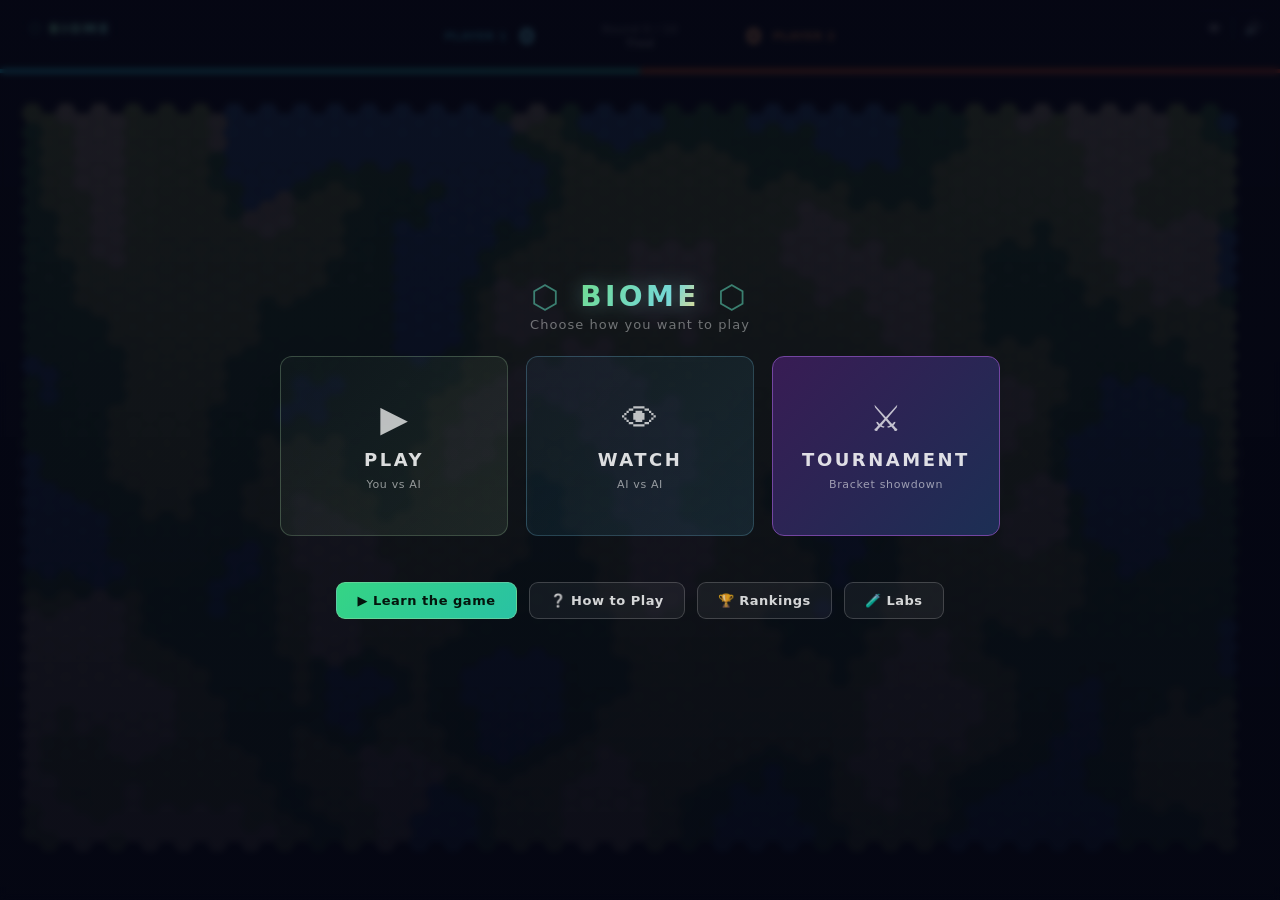
==== commit 0143566b: "```markdown Adds ranked solo and watch game support with current ELO context at every beat, champion" ====
--- a/index.html
+++ b/index.html
@@ -16,12 +16,51 @@
                 <span class="cw-word">BIOME</span>
             </div>
 
-            <!-- Mute toggle (top-right). New Match / Rankings / Manage Models
-                 now live in the HUD console's MENU tab. -->
+            <!-- Top-right header controls: the primary nav menu (grouped dropdown)
+                 and the mute toggle. The nav lives here in the header — the bottom
+                 HUD console is now Stats / Bracket only. -->
             <div id="gear-menu" class="gear-menu">
+                <button id="btn-gear" class="gear-button gm-menu-btn" title="Menu"
+                        aria-label="Menu" aria-haspopup="true" aria-expanded="false">≡</button>
                 <button id="mute-toggle" class="mute-toggle gm-mute" title="Toggle sound" aria-label="Toggle sound">
                     <span class="mt-icon">🔊</span>
                 </button>
+
+                <!-- Grouped nav dropdown (Play / Learn / Compete / Build) -->
+                <div id="gear-dropdown" class="gear-dropdown gm-hidden" role="menu" aria-label="Main menu">
+                    <div class="gm-group-label">Play</div>
+                    <button class="gm-item" data-gm="new-match" role="menuitem">
+                        <span class="gm-icon">▶</span><span>New Match</span>
+                    </button>
+
+                    <div class="gm-sep" role="separator"></div>
+                    <div class="gm-group-label">Learn</div>
+                    <button class="gm-item" data-gm="field-guide" role="menuitem">
+                        <span class="gm-icon">❔</span><span>Field Guide</span>
+                    </button>
+
+                    <div class="gm-sep" role="separator"></div>
+                    <div class="gm-group-label">View</div>
+                    <button class="gm-item" data-gm="magnifier" role="menuitem">
+                        <span class="gm-icon">🔍</span><span>Magnifier</span>
+                        <span class="gm-check">✓</span>
+                    </button>
+
+                    <div class="gm-sep" role="separator"></div>
+                    <div class="gm-group-label">Compete</div>
+                    <button class="gm-item" data-gm="rankings" role="menuitem">
+                        <span class="gm-icon">🏆</span><span>Rankings</span>
+                    </button>
+
+                    <div class="gm-sep" role="separator"></div>
+                    <div class="gm-group-label">Build</div>
+                    <button class="gm-item" data-gm="labs" role="menuitem">
+                        <span class="gm-icon">🧪</span><span>Labs</span>
+                    </button>
+                    <button class="gm-item" data-gm="manage-models" role="menuitem">
+                        <span class="gm-icon">⚙</span><span>Manage Models</span>
+                    </button>
+                </div>
             </div>
 
             <canvas id="game-canvas"></canvas>
@@ -72,9 +111,6 @@
                             <span class="hc-tab-icon">⚔</span><span>BRACKET</span>
                             <span class="hc-tab-live" aria-hidden="true"></span>
                         </button>
-                        <button class="hc-tab" data-hc-tab="menu" role="tab" aria-selected="false">
-                            <span class="hc-tab-icon">≡</span><span>MENU</span>
-                        </button>
                     </div>
 
                     <!-- STATS view: timeline + biomass (eco) + terrain (biome), three abreast -->
@@ -92,27 +128,27 @@
                                     <div class="bt-tier-icon">🦅</div>
                                     <div class="bt-tier-label">Predators</div>
                                     <div class="bt-bars">
-                                        <div class="bt-bar bt-p1"><span class="bt-fill" id="bt-fill-pred-p1"></span><span class="bt-count" id="bt-count-pred-p1">0</span></div>
+                                        <div class="bt-bar bt-p1" id="bt-bar-pred-p1"><span class="bt-track"></span><span class="bt-fill" id="bt-fill-pred-p1"></span><span class="bt-count" id="bt-count-pred-p1">0</span></div>
                                         <div class="bt-divider"></div>
-                                        <div class="bt-bar bt-p2"><span class="bt-fill" id="bt-fill-pred-p2"></span><span class="bt-count" id="bt-count-pred-p2">0</span></div>
+                                        <div class="bt-bar bt-p2" id="bt-bar-pred-p2"><span class="bt-track"></span><span class="bt-fill" id="bt-fill-pred-p2"></span><span class="bt-count" id="bt-count-pred-p2">0</span></div>
                                     </div>
                                 </div>
                                 <div class="bt-row" data-tier="herbivore">
                                     <div class="bt-tier-icon">🦌</div>
                                     <div class="bt-tier-label">Herbivores</div>
                                     <div class="bt-bars">
-                                        <div class="bt-bar bt-p1"><span class="bt-fill" id="bt-fill-herb-p1"></span><span class="bt-count" id="bt-count-herb-p1">0</span></div>
+                                        <div class="bt-bar bt-p1" id="bt-bar-herb-p1"><span class="bt-track"></span><span class="bt-fill" id="bt-fill-herb-p1"></span><span class="bt-count" id="bt-count-herb-p1">0</span></div>
                                         <div class="bt-divider"></div>
-                                        <div class="bt-bar bt-p2"><span class="bt-fill" id="bt-fill-herb-p2"></span><span class="bt-count" id="bt-count-herb-p2">0</span></div>
+                                        <div class="bt-bar bt-p2" id="bt-bar-herb-p2"><span class="bt-track"></span><span class="bt-fill" id="bt-fill-herb-p2"></span><span class="bt-count" id="bt-count-herb-p2">0</span></div>
                                     </div>
                                 </div>
                                 <div class="bt-row" data-tier="plant">
                                     <div class="bt-tier-icon">🌿</div>
                                     <div class="bt-tier-label">Plants</div>
                                     <div class="bt-bars">
-                                        <div class="bt-bar bt-p1"><span class="bt-fill" id="bt-fill-plant-p1"></span><span class="bt-count" id="bt-count-plant-p1">0</span></div>
+                                        <div class="bt-bar bt-p1" id="bt-bar-plant-p1"><span class="bt-track"></span><span class="bt-fill" id="bt-fill-plant-p1"></span><span class="bt-count" id="bt-count-plant-p1">0</span></div>
                                         <div class="bt-divider"></div>
-                                        <div class="bt-bar bt-p2"><span class="bt-fill" id="bt-fill-plant-p2"></span><span class="bt-count" id="bt-count-plant-p2">0</span></div>
+                                        <div class="bt-bar bt-p2" id="bt-bar-plant-p2"><span class="bt-track"></span><span class="bt-fill" id="bt-fill-plant-p2"></span><span class="bt-count" id="bt-count-plant-p2">0</span></div>
                                     </div>
                                 </div>
                                 <div class="bt-health-row">
@@ -125,19 +161,15 @@
                                 </div>
                             </div>
 
-                            <!-- Biome: terrain composition donut + legend -->
+                            <!-- Biome: living ecosystem-health orb -->
                             <div class="hc-biome">
-                                <div class="ws-chart-wrap">
-                                    <svg class="ws-donut" id="ws-donut" viewBox="0 0 80 80" aria-hidden="true">
-                                        <circle class="ws-track" cx="40" cy="40" r="32" fill="none" stroke="rgba(255,255,255,0.05)" stroke-width="12"/>
-                                        <g id="ws-segments"></g>
-                                    </svg>
-                                    <div class="ws-center" id="ws-center">
-                                        <div class="ws-c-name" id="ws-c-name">—</div>
-                                        <div class="ws-c-pct" id="ws-c-pct"></div>
-                                    </div>
+                                <div class="bio-orb-wrap">
+                                    <canvas id="bio-orb" class="bio-orb" width="120" height="120" aria-hidden="true"></canvas>
+                                    <div class="bio-rim" id="bio-rim" data-state="dormant"></div>
                                 </div>
-                                <div class="ws-legend" id="ws-legend"></div>
+                                <div class="bio-caption" id="bio-caption" data-state="dormant">
+                                    <span class="bio-icon" id="bio-icon">·</span><span class="bio-word" id="bio-word">DORMANT</span>
+                                </div>
                             </div>
                         </div>
                     </div>
@@ -151,24 +183,6 @@
                         <div id="bt-bracket-content" class="hc-bracket-content"></div>
                     </div>
 
-                    <!-- MENU view (absorbs the old gear dropdown) -->
-                    <div class="hc-view hc-view-menu hc-view-hidden" data-hc-view="menu">
-                        <button class="hc-menu-item" data-hc-menu="new-match" type="button">
-                            <span class="hc-mi-icon">▶</span><span>New Match</span>
-                        </button>
-                        <button class="hc-menu-item" data-hc-menu="field-guide" type="button">
-                            <span class="hc-mi-icon">❔</span><span>Field Guide</span>
-                        </button>
-                        <button class="hc-menu-item" data-hc-menu="rankings" type="button">
-                            <span class="hc-mi-icon">🏆</span><span>Rankings</span>
-                        </button>
-                        <button class="hc-menu-item" data-hc-menu="labs" type="button">
-                            <span class="hc-mi-icon">🧪</span><span>Labs</span>
-                        </button>
-                        <button class="hc-menu-item" data-hc-menu="manage-models" type="button">
-                            <span class="hc-mi-icon">⚙</span><span>Manage Models</span>
-                        </button>
-                    </div>
                 </div>
 
                 <!-- HANDLE: compact toggle — the console fully collapses to just this -->
@@ -223,21 +237,9 @@
                     </div>
                 </div>
                 <div class="aic-statblock" id="aic-statblock-p1">
-                    <div class="aic-stat-row" data-stat="might">
-                        <span class="aic-stat-label">MIGHT</span>
-                        <span class="aic-bar"><span class="aic-bar-fill"></span></span>
-                        <span class="aic-stat-val"></span>
-                    </div>
-                    <div class="aic-stat-row" data-stat="renown">
-                        <span class="aic-stat-label">RENOWN</span>
-                        <span class="aic-bar"><span class="aic-bar-fill"></span></span>
-                        <span class="aic-stat-val"></span>
-                    </div>
-                    <div class="aic-stat-row" data-stat="grit">
-                        <span class="aic-stat-label">GRIT</span>
-                        <span class="aic-bar"><span class="aic-bar-fill"></span></span>
-                        <span class="aic-stat-val"></span>
-                    </div>
+                    <!-- Creature roster: the player's live species + counts, built
+                         by js/biome-roster.js. Replaces the old ELO stat bars. -->
+                    <div class="aic-roster" id="aic-roster-p1"></div>
                     <div class="aic-statfoot">
                         <span class="aic-tierline" id="aic-tier-p1"></span>
                         <span class="aic-role" id="aic-role-p1"></span>
@@ -249,6 +251,7 @@
                         <span class="aic-p"></span><span class="aic-p"></span><span class="aic-p"></span><span class="aic-p"></span><span class="aic-p"></span><span class="aic-p"></span><span class="aic-p"></span><span class="aic-p"></span><span class="aic-p"></span><span class="aic-p"></span><span class="aic-p"></span><span class="aic-p"></span><span class="aic-p"></span><span class="aic-p"></span><span class="aic-p"></span><span class="aic-p"></span>
                     </div>
                     <div class="aic-countdown" id="aic-countdown-p1" aria-hidden="true">
+                        <span class="aic-cd-spinner" aria-hidden="true"></span>
                         <span class="aic-cd-num"></span>
                         <span class="aic-cd-label">deciding…</span>
                         <span class="aic-cd-bar"><span class="aic-cd-bar-fill"></span></span>
@@ -271,21 +274,9 @@
                     </div>
                 </div>
                 <div class="aic-statblock" id="aic-statblock-p2">
-                    <div class="aic-stat-row" data-stat="might">
-                        <span class="aic-stat-label">MIGHT</span>
-                        <span class="aic-bar"><span class="aic-bar-fill"></span></span>
-                        <span class="aic-stat-val"></span>
-                    </div>
-                    <div class="aic-stat-row" data-stat="renown">
-                        <span class="aic-stat-label">RENOWN</span>
-                        <span class="aic-bar"><span class="aic-bar-fill"></span></span>
-                        <span class="aic-stat-val"></span>
-                    </div>
-                    <div class="aic-stat-row" data-stat="grit">
-                        <span class="aic-stat-label">GRIT</span>
-                        <span class="aic-bar"><span class="aic-bar-fill"></span></span>
-                        <span class="aic-stat-val"></span>
-                    </div>
+                    <!-- Creature roster: the player's live species + counts, built
+                         by js/biome-roster.js. Replaces the old ELO stat bars. -->
+                    <div class="aic-roster" id="aic-roster-p2"></div>
                     <div class="aic-statfoot">
                         <span class="aic-tierline" id="aic-tier-p2"></span>
                         <span class="aic-role" id="aic-role-p2"></span>
@@ -297,6 +288,7 @@
                         <span class="aic-p"></span><span class="aic-p"></span><span class="aic-p"></span><span class="aic-p"></span><span class="aic-p"></span><span class="aic-p"></span><span class="aic-p"></span><span class="aic-p"></span><span class="aic-p"></span><span class="aic-p"></span><span class="aic-p"></span><span class="aic-p"></span><span class="aic-p"></span><span class="aic-p"></span><span class="aic-p"></span><span class="aic-p"></span>
                     </div>
                     <div class="aic-countdown" id="aic-countdown-p2" aria-hidden="true">
+                        <span class="aic-cd-spinner" aria-hidden="true"></span>
                         <span class="aic-cd-num"></span>
                         <span class="aic-cd-label">deciding…</span>
                         <span class="aic-cd-bar"><span class="aic-cd-bar-fill"></span></span>
@@ -309,6 +301,12 @@
                 <div id="ai-strategy-p2" class="ai-strategy-text aic-reason-collapsed"></div>
                 </div>
             </div>
+
+            <!-- Tournament broadcast flanks: previous bout (bottom-left) and the
+                 on-deck matchup (bottom-right). Driven by TournamentManager during
+                 live play; hidden whenever a tournament overlay screen is up. -->
+            <div id="match-flank-prev" class="match-flank mf-prev mf-hidden" aria-hidden="true"></div>
+            <div id="match-flank-next" class="match-flank mf-next mf-hidden" aria-hidden="true"></div>
 
 
             <!-- Round transition card (briefly fades in/out between rounds) -->
@@ -346,7 +344,7 @@
 
     <!-- Legacy compatibility containers — DOM kept so existing code paths
          (_updateCensus, _updateWorldInfo, _log, _onHover, species palette,
-         end-turn, btn-rankings) keep working. Replaced phase-by-phase. -->
+         end-turn) keep working. Replaced phase-by-phase. -->
     <div id="legacy-data" aria-hidden="true">
         <div id="census-content"></div>
         <div id="info-content"></div>
@@ -354,7 +352,6 @@
         <div id="action-log" class="action-log"></div>
         <div id="species-palette"></div>
         <button id="btn-end-turn" class="btn btn-primary" data-action="end-turn">End P1 Turn</button>
-        <button id="btn-rankings" class="btn btn-rankings">🏆 Rankings</button>
         <button id="btn-manage-models" class="btn-manage-models">⚙ Manage Models</button>
     </div>
 
@@ -416,21 +413,41 @@
     <div id="tournament-overlay" class="t-hidden event-stage">
 
         <!-- Pre-match VS screen (Solo/Watch) -->
-        <div class="t-screen t-hidden" id="match-prematch">
-            <div class="t-header">
-                <div class="t-subtitle">MATCH BEGINS</div>
-            </div>
-            <div class="prematch-row">
-                <div id="prematch-p1-card" class="player-card p1"></div>
+        <!-- Unified match intro / onboarding for ALL modes (solo, watch,
+             tournament): the fighting-game VS reveal. Holds with a "warming"
+             shimmer while a cold local model loads. Driven by Game._showMatchIntro;
+             the tournament passes a round label + final-champ flag. -->
+        <div class="t-screen t-hidden" id="match-intro">
+            <div class="t-match-label" id="match-intro-label">MATCH BEGINS</div>
+            <div class="prematch-row t-intro-row">
+                <div id="match-intro-p1-card" class="player-card p1"></div>
                 <div class="prematch-vs">VS</div>
-                <div id="prematch-p2-card" class="player-card p2"></div>
+                <div id="match-intro-p2-card" class="player-card p2"></div>
             </div>
             <div class="odds-row">
-                <span id="prematch-p1-odds" class="odds-side"></span>
+                <span id="match-intro-odds-p1" class="odds-side"></span>
                 <span class="odds-label">WIN ODDS</span>
-                <span id="prematch-p2-odds" class="odds-side"></span>
-            </div>
-            <div class="prematch-hint">Click anywhere to skip</div>
+                <span id="match-intro-odds-p2" class="odds-side"></span>
+            </div>
+
+            <!-- Match detail panel: game type, map, and the AI's "vision" (map
+                 strategy). Populated by Game._renderMatchArena before the reveal. -->
+            <div class="match-arena" id="match-arena">
+                <div class="ma-title">THE ARENA</div>
+                <div class="ma-body">
+                    <div class="ma-vision">
+                        <span class="ma-vision-eye" aria-hidden="true">👁</span>
+                        <div class="ma-vision-text">
+                            <span class="ma-vision-name" id="ma-vision-name">—</span>
+                            <span class="ma-vision-desc" id="ma-vision-desc"></span>
+                        </div>
+                    </div>
+                    <div class="ma-stats" id="ma-stats"></div>
+                </div>
+                <div class="ma-stakes" id="ma-stakes"></div>
+            </div>
+
+            <div class="t-intro-note" id="match-intro-note"></div>
         </div>
 
         <!-- First-load launcher welcome -->
@@ -505,6 +522,9 @@
                     <div class="modelcard-row solo">
                         <div class="modelcard p2" id="pcard-p2-solo" data-slot="p2-solo"></div>
                     </div>
+                    <div class="matchup-roll solo">
+                        <button type="button" class="mr-theme" id="solo-roll" title="Pick a random opponent">🎲 Random opponent</button>
+                    </div>
                     <select id="match-model-p2-solo" class="match-model-picker p2 mmp-hidden-select"></select>
                 </div>
 
@@ -513,6 +533,17 @@
                         <div class="modelcard p1" id="pcard-p1-watch" data-slot="p1-watch"></div>
                         <div class="modelcard-vs" id="watch-vs"><span class="mc-vs-word">VS</span></div>
                         <div class="modelcard p2" id="pcard-p2-watch" data-slot="p2-watch"></div>
+                    </div>
+                    <div class="matchup-roll" id="watch-roll">
+                        <span class="mr-label">🎲 Random matchup</span>
+                        <div class="mr-themes">
+                            <button type="button" class="mr-theme" data-roll="random" title="Two random models">Random</button>
+                            <button type="button" class="mr-theme" data-roll="david" title="Smallest model vs largest">David v Goliath</button>
+                            <button type="button" class="mr-theme" data-roll="class" title="Two of the same size class">Same class</button>
+                            <button type="button" class="mr-theme" data-roll="localcloud" title="A local model vs a cloud model">Local v Cloud</button>
+                            <button type="button" class="mr-theme" data-roll="even" title="Two closely-rated models — a coin-flip">Evenly matched</button>
+                        </div>
+                        <span class="mr-msg" id="watch-roll-msg" aria-live="polite"></span>
                     </div>
                     <select id="match-model-p1-watch" class="match-model-picker p1 mmp-hidden-select"></select>
                     <select id="match-model-p2-watch" class="match-model-picker p2 mmp-hidden-select"></select>
@@ -592,22 +623,6 @@
             <div class="bracket-grid" id="bracket-grid"></div>
         </div>
 
-        <!-- Match intro — fighting-game VS reveal (player cards slam in) -->
-        <div class="t-screen t-hidden" id="t-match-intro">
-            <div class="t-match-label" id="t-match-label">ROUND 1 — MATCH 1</div>
-            <div class="prematch-row t-intro-row">
-                <div id="t-intro-p1-card" class="player-card p1"></div>
-                <div class="prematch-vs">VS</div>
-                <div id="t-intro-p2-card" class="player-card p2"></div>
-            </div>
-            <div class="odds-row t-intro-odds">
-                <span id="t-intro-odds-p1" class="odds-side"></span>
-                <span class="odds-label">WIN ODDS</span>
-                <span id="t-intro-odds-p2" class="odds-side"></span>
-            </div>
-            <div class="t-intro-note" id="t-intro-note">Match beginning...</div>
-        </div>
-
         <!-- Match result — fighting-game victor / defeated reveal -->
         <div class="t-screen t-hidden" id="t-match-result">
             <div class="t-match-label" id="t-result-label">RESULT</div>
@@ -655,37 +670,41 @@
             <h2 class="labs-title" id="labs-title">🧪 Labs</h2>
             <p class="labs-sub">Sandboxes &amp; tools for exploring Biome's AI and art.</p>
             <div class="labs-list">
-                <a class="labs-card" href="/vision-lab.html">
+                <button class="labs-card" type="button" data-lab-src="/vision-lab.html" data-lab-title="AI Vision Lab">
                     <span class="labs-card-glyph">👁</span>
                     <span class="labs-card-text"><b>AI Vision Lab</b><span>Chat with a model about a sandbox map — watch it highlight &amp; reason over the grid.</span></span>
-                </a>
-                <a class="labs-card" href="/lab/icons.html">
+                </button>
+                <button class="labs-card" type="button" data-lab-src="/lab/icons.html" data-lab-title="Icon Lab">
                     <span class="labs-card-glyph">🎨</span>
                     <span class="labs-card-text"><b>Icon Lab</b><span>Tune the procedural organism art shared by the game and renderer.</span></span>
-                </a>
-                <a class="labs-card" href="/lab/avatars.html">
+                </button>
+                <button class="labs-card" type="button" data-lab-src="/lab/avatars.html" data-lab-title="Avatar Lab">
                     <span class="labs-card-glyph">🧬</span>
                     <span class="labs-card-text"><b>Avatar Lab</b><span>Generate per-model biome-creature avatars for every installed model.</span></span>
-                </a>
-                <a class="labs-card" href="/dashboard.html">
+                </button>
+                <button class="labs-card" type="button" data-lab-src="/dashboard.html" data-lab-title="Analytics Dashboard">
                     <span class="labs-card-glyph">📊</span>
                     <span class="labs-card-text"><b>Analytics Dashboard</b><span>Live ELO, standings, and match-condition fields across all models.</span></span>
-                </a>
-            </div>
-        </div>
-    </div>
-
-    <!-- Rankings panel (side drawer) -->
-    <div id="rankings-panel" class="rankings-hidden">
-        <div class="rk-header">
-            <span>ELO Rankings</span>
-            <div class="rk-header-actions">
-                <button id="btn-rankings-reset" class="rk-reset" title="Archive standings and start fresh">Reset</button>
-                <button id="btn-rankings-close" class="rk-close">×</button>
-            </div>
-        </div>
-        <div id="rk-leaderboard" class="rk-content"></div>
-        <div id="rk-history" class="rk-content" style="border-top:1px solid rgba(255,255,255,0.08);margin-top:8px;padding-top:8px;"></div>
+                </button>
+            </div>
+        </div>
+    </div>
+
+    <!-- Lab frame modal — a near-fullscreen overlay that hosts a lab page in an
+         iframe so opening a lab never navigates the game away. Closing returns to
+         the live game untouched; the iframe is unloaded on close so the lab's
+         timers/audio stop. -->
+    <div id="lab-frame-modal" class="lab-frame-modal lfm-hidden" role="dialog" aria-modal="true" aria-label="Lab">
+        <div class="lfm-shell">
+            <div class="lfm-bar">
+                <span class="lfm-title" id="lfm-title">Lab</span>
+                <div class="lfm-actions">
+                    <a id="lfm-open-tab" class="lfm-iconbtn" target="_blank" rel="noopener" title="Open in a new tab" aria-label="Open in a new tab">↗</a>
+                    <button id="lfm-close" class="lfm-iconbtn lfm-close" type="button" title="Back to game" aria-label="Back to game">✕</button>
+                </div>
+            </div>
+            <iframe id="lfm-frame" class="lfm-frame" title="Lab" src="about:blank"></iframe>
+        </div>
     </div>
 
     <!-- Human handle prompt (first ranked solo match) -->
--- a/style.css
+++ b/style.css
@@ -249,6 +249,134 @@
     flex-shrink: 0;
 }
 
+/* Toggle items (e.g. Magnifier) — the check sits at the right edge and only
+   shows when the item is active. */
+.gm-check {
+    margin-left: auto;
+    font-size: 11px;
+    color: hsl(45, 80%, 70%);
+    opacity: 0;
+    transition: opacity 0.12s;
+}
+.gm-item.gm-active .gm-check { opacity: 1; }
+.gm-item.gm-active { color: hsl(45, 80%, 75%); }
+
+/* Magnifier loupe — a rounded-rect lens that follows the cursor, re-renders the
+   board at zoom, and carries a stats strip for the hovered cell. pointer-events:
+   none so hover keeps hitting the board beneath. */
+.board-loupe {
+    position: fixed;
+    top: 0;
+    left: 0;
+    z-index: 90;
+    border-radius: 12px;
+    overflow: hidden;
+    pointer-events: none;
+    border: 1px solid rgba(255, 255, 255, 0.5);
+    box-shadow:
+        0 0 0 1px rgba(0, 0, 0, 0.6),
+        0 10px 28px rgba(0, 0, 0, 0.6);
+    background: #0a0d0c;
+    opacity: 1;
+    transition: opacity 0.12s ease;
+}
+.board-loupe.hidden {
+    opacity: 0;
+    visibility: hidden;
+}
+.board-loupe .bl-view {
+    display: block;
+    border-bottom: 1px solid rgba(255, 255, 255, 0.12);
+}
+
+/* Cell-stats strip beneath the zoom view */
+.bl-stats {
+    padding: 8px 10px 9px;
+    background: linear-gradient(180deg, rgba(12,16,24,0.96), rgba(8,11,18,0.96));
+    font-size: 12px;
+    color: rgba(255,255,255,0.85);
+}
+.bl-head {
+    display: flex;
+    align-items: center;
+    justify-content: space-between;
+    gap: 8px;
+}
+.bl-terrain {
+    display: inline-flex;
+    align-items: center;
+    gap: 5px;
+    font-weight: 800;
+    letter-spacing: 0.02em;
+}
+.bl-terrain.water     { color: hsl(200, 70%, 65%); }
+.bl-terrain.fertile   { color: hsl(140, 55%, 65%); }
+.bl-terrain.grassland { color: hsl(80, 55%, 60%); }
+.bl-terrain.rocky     { color: hsl(35, 30%, 60%); }
+.bl-pos {
+    font-size: 10px;
+    font-weight: 700;
+    letter-spacing: 0.04em;
+    color: rgba(255,255,255,0.4);
+    font-variant-numeric: tabular-nums;
+}
+.bl-sub:empty { display: none; }
+.bl-soil {
+    display: inline-block;
+    margin-top: 3px;
+    font-size: 10px;
+    font-weight: 700;
+    letter-spacing: 0.04em;
+    color: rgba(255,255,255,0.5);
+}
+.bl-orgs { margin-top: 5px; display: flex; flex-direction: column; gap: 3px; }
+.bl-org {
+    display: flex;
+    align-items: center;
+    gap: 7px;
+    font-size: 11px;
+}
+.bl-dot {
+    width: 8px;
+    height: 8px;
+    border-radius: 50%;
+    flex-shrink: 0;
+}
+.bl-dot.p1 { background: hsl(var(--p1-hue), 80%, 60%); box-shadow: 0 0 4px hsla(var(--p1-hue), 80%, 60%, 0.5); }
+.bl-dot.p2 { background: hsl(var(--p2-hue), 80%, 60%); box-shadow: 0 0 4px hsla(var(--p2-hue), 80%, 60%, 0.5); }
+.bl-org-name { flex: 1; color: rgba(255,255,255,0.82); }
+.bl-org-e {
+    font-size: 10px;
+    font-weight: 700;
+    color: rgba(255,255,255,0.5);
+    font-variant-numeric: tabular-nums;
+}
+.bl-empty {
+    font-size: 11px;
+    font-style: italic;
+    color: rgba(255,255,255,0.35);
+}
+
+/* The header menu button is a hamburger, not a gear — keep the open-state
+   highlight but skip the 45° gear-rotate inherited from .gear-button. */
+.gm-menu-btn[aria-expanded="true"] { transform: none; }
+
+/* Grouped taxonomy inside the dropdown */
+.gm-group-label {
+    padding: 6px 12px 3px;
+    font-size: 9px;
+    font-weight: 800;
+    letter-spacing: 0.16em;
+    text-transform: uppercase;
+    color: rgba(255, 255, 255, 0.32);
+    pointer-events: none;
+}
+.gm-sep {
+    height: 1px;
+    margin: 4px 8px 2px;
+    background: rgba(255, 255, 255, 0.07);
+}
+
 /* ── Match Setup Sub-Screen (in launcher overlay) ───────── */
 .launcher-setup-card {
     background: rgba(15, 20, 38, 0.92);
@@ -684,6 +812,49 @@
 .modelcard-row.solo { justify-content: center; }
 .modelcard-row.watch .modelcard { flex: 1 1 0; }
 
+/* ── Random / themed matchup roll bar ────────────────────────── */
+.matchup-roll {
+    display: flex;
+    align-items: center;
+    flex-wrap: wrap;
+    gap: 8px;
+    margin-top: 12px;
+}
+.matchup-roll.solo { justify-content: center; }
+.mr-label {
+    font-size: 11px;
+    font-weight: 700;
+    letter-spacing: 0.04em;
+    color: rgba(255, 255, 255, 0.55);
+}
+.mr-themes { display: flex; flex-wrap: wrap; gap: 6px; }
+.mr-theme {
+    font: inherit;
+    font-size: 11px;
+    font-weight: 600;
+    color: rgba(255, 255, 255, 0.82);
+    background: rgba(255, 255, 255, 0.05);
+    border: 1px solid rgba(255, 255, 255, 0.12);
+    border-radius: 999px;
+    padding: 5px 11px;
+    cursor: pointer;
+    transition: background 0.15s ease, border-color 0.15s ease, transform 0.1s ease;
+}
+.mr-theme:hover { background: rgba(255, 255, 255, 0.1); border-color: rgba(255, 255, 255, 0.25); }
+.mr-theme:active { transform: scale(0.96); }
+.mr-msg {
+    flex: 1 1 100%;
+    font-size: 11px;
+    color: hsl(38, 80%, 66%);
+    min-height: 14px;
+}
+/* Re-roll feedback — a quick highlight pulse on the filled card(s). */
+.mc-rolled { animation: mc-roll-pulse 0.5s ease; }
+@keyframes mc-roll-pulse {
+    0%   { box-shadow: 0 0 0 0 rgba(255, 255, 255, 0.45); }
+    100% { box-shadow: 0 0 0 14px rgba(255, 255, 255, 0); }
+}
+
 .modelcard {
     position: relative;
     display: flex;
@@ -1072,7 +1243,13 @@
 }
 
 /* Game over overlay */
-.game-over-overlay {
+/* Compound selector (.game-over-overlay.event-stage) is deliberate: .event-stage
+   is defined far later in this file and sets `position: relative`, which — at equal
+   single-class specificity — would win on source order and drop this overlay into
+   normal flow below the board (off-screen). The two-class selector out-specifies it
+   so the full-screen `fixed` positioning holds. (The tournament overlay avoids this
+   via its #id selector; this one is class-based, so it needs the extra weight.) */
+.game-over-overlay.event-stage {
     /* Full-screen designed event scene (aurora backdrop via .event-stage) —
        the result is its own moment, not a card over the live board. */
     position: fixed;
@@ -1100,6 +1277,7 @@
 /* Winner's portrait — large hex with a golden victory glow. Hidden until .show. */
 .go-winner-avatar {
     display: none;
+    position: relative;
     width: 132px; height: 132px;
     margin: 4px auto 14px;
     clip-path: polygon(50% 0%, 100% 25%, 100% 75%, 50% 100%, 0% 75%, 0% 25%);
@@ -1108,6 +1286,13 @@
     animation: go-winner-rise 0.6s cubic-bezier(0.2, 0.9, 0.3, 1.3) both, go-winner-glow 2.4s ease-in-out 0.6s infinite;
 }
 .go-winner-avatar.show { display: block; }
+/* Victory clip fills the hex, sitting over the still portrait (the clip's first
+   frame is the portrait, so the swap is seamless). */
+.go-winner-avatar video.avatar-clip {
+    position: absolute; inset: 0;
+    width: 100%; height: 100%;
+    object-fit: cover; display: block;
+}
 @keyframes go-winner-rise {
     0%   { transform: scale(0.3) translateY(20px); opacity: 0; }
     70%  { transform: scale(1.08); opacity: 1; }
@@ -1136,7 +1321,9 @@
 }
 
 .score-block {
-    min-width: 180px;
+    width: 240px;
+    min-width: 240px;
+    max-width: 240px;
 }
 
 .score-block .score-name {
@@ -1185,6 +1372,11 @@
     border-top: 1px solid #2a2a4e;
     line-height: 1.4;
     min-height: 20px;
+    /* Quote stays inside the score column — wrap long lines (and any
+       unbroken token) rather than stretching the card to one wide line. */
+    overflow-wrap: break-word;
+    word-break: break-word;
+    hyphens: auto;
 }
 
 /* Live scoreboard overlay */
@@ -1407,78 +1599,56 @@
     display: block;
 }
 
-/* ── Biome donut (inside the right-edge panel's Biome tab) ── */
-.ws-chart-wrap {
+/* ── Living Biosphere Orb (inside the stats panel's Biome slot) ── */
+.bio-orb-wrap {
     position: relative;
-    width: 104px;
-    height: 104px;
-    margin: 2px auto 4px;
-}
-.ws-donut {
-    width: 104px;
-    height: 104px;
-    transform: rotate(-90deg);
-}
-.ws-seg {
-    fill: none;
-    stroke-width: 12;
-    transition: stroke-width 0.2s, opacity 0.2s;
-}
-.ws-seg.is-hovered { stroke-width: 14; }
-.ws-center {
+    width: 120px;
+    height: 120px;
+    margin: 2px auto;
+}
+.bio-orb {
+    display: block;
+    width: 120px;
+    height: 120px;
+    border-radius: 50%;
+}
+/* Rim glow — a cheap secondary state cue layered over the canvas edge. */
+.bio-rim {
     position: absolute;
-    inset: 0;
-    display: flex;
-    flex-direction: column;
+    inset: -3px;
+    border-radius: 50%;
+    pointer-events: none;
+    transition: box-shadow 0.8s ease;
+}
+.bio-rim[data-state="dormant"] { box-shadow: 0 0 8px 1px hsla(210, 40%, 45%, 0.20); }
+.bio-rim[data-state="primordial"] { box-shadow: 0 0 13px 2px hsla(96, 60%, 45%, 0.38); }
+.bio-rim[data-state="infant"]  { box-shadow: 0 0 11px 1px hsla(160, 60%, 50%, 0.32); }
+.bio-rim[data-state="zen"] {
+    box-shadow: 0 0 16px 3px hsla(135, 75%, 52%, 0.50);
+    animation: live-pulse 4s ease-in-out infinite;
+}
+.bio-rim[data-state="alert"] {
+    box-shadow: 0 0 18px 4px hsla(8, 88%, 55%, 0.6);
+    animation: go-winner-glow 1.1s ease-in-out infinite;
+}
+.bio-caption {
+    display: flex;
     align-items: center;
     justify-content: center;
-    text-align: center;
-    pointer-events: none;
-    line-height: 1;
-}
-.ws-c-name {
-    font-size: 10px;
+    gap: 5px;
+    font-size: 11px;
     font-weight: 800;
-    letter-spacing: 0.04em;
-    color: rgba(255, 255, 255, 0.85);
+    letter-spacing: 0.06em;
     text-transform: uppercase;
-}
-.ws-c-pct {
-    font-size: 18px;
-    font-weight: 900;
-    color: hsl(45, 100%, 75%);
-    font-variant-numeric: tabular-nums;
-    margin-top: 1px;
-    min-height: 18px;
-}
-.ws-legend {
-    display: grid;
-    grid-template-columns: 1fr 1fr;
-    gap: 2px 8px;
-    width: 100%;
-    margin-top: 2px;
-}
-.ws-leg-row {
-    display: flex;
-    align-items: center;
-    gap: 4px;
-    font-size: 9px;
-    color: rgba(255, 255, 255, 0.55);
-    cursor: default;
-    letter-spacing: 0.04em;
-}
-.ws-leg-dot {
-    width: 7px;
-    height: 7px;
-    border-radius: 2px;
-    flex-shrink: 0;
-}
-.ws-leg-pct {
-    color: rgba(255, 255, 255, 0.85);
-    font-weight: 700;
-    font-variant-numeric: tabular-nums;
-    margin-left: auto;
-}
+    transition: color 0.5s ease;
+}
+.bio-caption[data-state="dormant"] { color: rgba(255, 255, 255, 0.5); }
+.bio-caption[data-state="primordial"] { color: hsl(96, 55%, 68%); }
+.bio-caption[data-state="infant"]  { color: hsl(165, 58%, 70%); }
+.bio-caption[data-state="zen"]     { color: hsl(135, 70%, 70%); }
+.bio-caption[data-state="alert"]   { color: hsl(12, 90%, 68%); }
+.bio-icon { font-size: 13px; line-height: 1; }
+.bio-word { line-height: 1; }
 
 /* ── Unified bottom-center HUD console ───────────────────────────
    A live scoreline rail that slides up into Stats / Bracket / Menu.
@@ -1663,25 +1833,7 @@
 .hc-bracket-content::-webkit-scrollbar { width: 4px; }
 .hc-bracket-content::-webkit-scrollbar-thumb { background: rgba(255, 255, 255, 0.12); border-radius: 2px; }
 
-/* Menu view */
-.hc-view-menu { display: flex; flex-direction: column; gap: 6px; }
-.hc-view-menu.hc-view-hidden { display: none; }
-.hc-menu-item {
-    display: flex; align-items: center; gap: 10px;
-    padding: 11px 14px;
-    background: rgba(255, 255, 255, 0.03);
-    border: 1px solid rgba(255, 255, 255, 0.08);
-    border-radius: 8px;
-    color: #cdd6f4; font-size: 13px; font-weight: 600;
-    cursor: pointer; font-family: inherit; text-align: left;
-    transition: background 0.15s, border-color 0.15s, transform 0.12s;
-}
-.hc-menu-item:hover {
-    background: rgba(255, 255, 255, 0.07);
-    border-color: rgba(255, 255, 255, 0.18);
-    transform: translateX(2px);
-}
-.hc-mi-icon { font-size: 14px; width: 18px; text-align: center; }
+/* (Menu view removed — nav now lives in the header gear dropdown.) */
 
 /* ── Right-edge tabbed panel: Ecosystem + Biome (legacy, retired) ── */
 .biomass-tower {
@@ -1815,6 +1967,40 @@
     align-items: center;
 }
 
+/* ── Creature roster (inside each AI/banter card) ──────────────
+   Six species chips in tier order — a mini procedural creature icon over a live
+   count, dimmed when the player has none of that species (so it reads as a
+   legend). Replaces the old ELO stat bars in .aic-statblock. Built/updated by
+   js/biome-roster.js; tinted to the player's hue via drawOrganism. */
+.aic-roster {
+    display: flex;
+    justify-content: space-between;
+    align-items: flex-end;
+    gap: 2px;
+}
+.br-cell {
+    flex: 1 1 0;
+    min-width: 0;
+    display: flex;
+    flex-direction: column;
+    align-items: center;
+    gap: 1px;
+    padding: 2px 0;
+    border-radius: 6px;
+    transition: opacity 0.3s ease, filter 0.3s ease;
+}
+.br-cell.br-dim { opacity: 0.24; filter: grayscale(0.7); }
+.br-icon { display: block; }
+.br-count {
+    font-size: 12px;
+    font-weight: 700;
+    line-height: 1;
+    font-variant-numeric: tabular-nums;
+    color: #fff;
+}
+.ai-overlay.p1 .br-count { color: hsl(var(--p1-hue), 70%, 74%); }
+.ai-overlay.p2 .br-count { color: hsl(var(--p2-hue), 75%, 72%); }
+
 .bt-row {
     display: grid;
     grid-template-columns: 22px 1fr;
@@ -1850,39 +2036,77 @@
     align-items: center;
     height: 14px;
 }
+/* Each bar is the half-width canvas for one player's tier; its children radiate
+   from the central spine (P1 anchors right, P2 anchors left) so the three rows
+   stack into one symmetric pyramid. */
 .bt-bar {
     position: relative;
     height: 100%;
-    overflow: hidden;
-    border-radius: 2px;
-    background: rgba(255, 255, 255, 0.04);
-}
-.bt-bar.bt-p1 {
-    /* Fill grows from RIGHT edge toward LEFT (pointing at center divider) */
-    direction: rtl;
 }
 .bt-divider {
     width: 2px;
     height: 14px;
-    background: rgba(255, 255, 255, 0.18);
+    background: rgba(255, 255, 255, 0.22);
     border-radius: 1px;
-    margin: 0 2px;
-}
+    margin: 0 3px;
+}
+
+/* TARGET outline — faint frame from the spine out to the tier's ideal width.
+   Always drawn (even at low fill) so the healthy pyramid stays visible as a
+   reference shape the actual fill is measured against. */
+.bt-track {
+    position: absolute;
+    top: 0;
+    bottom: 0;
+    width: var(--ideal, 0%);
+    background: rgba(255, 255, 255, 0.045);
+    border-radius: 2px;
+    transition: width 0.5s cubic-bezier(0.25, 1, 0.5, 1);
+}
+/* FILL — actual count, radiating from the spine over the track. */
 .bt-fill {
-    display: block;
-    height: 100%;
+    position: absolute;
+    top: 0;
+    bottom: 0;
     width: 0%;
+    border-radius: 2px;
     transition: width 0.5s cubic-bezier(0.25, 1, 0.5, 1);
-    border-radius: 2px;
-}
+}
+.bt-bar.bt-p1 .bt-track,
+.bt-bar.bt-p1 .bt-fill { right: 0; }
+.bt-bar.bt-p2 .bt-track,
+.bt-bar.bt-p2 .bt-fill { left: 0; }
 .bt-bar.bt-p1 .bt-fill {
-    background: linear-gradient(90deg, hsla(var(--p1-hue), 70%, 55%, 0.25), hsl(var(--p1-hue), 80%, 55%));
+    background: linear-gradient(270deg, hsl(var(--p1-hue), 80%, 55%), hsla(var(--p1-hue), 70%, 55%, 0.3));
     box-shadow: 0 0 6px hsla(var(--p1-hue), 80%, 55%, 0.4);
 }
 .bt-bar.bt-p2 .bt-fill {
-    background: linear-gradient(90deg, hsl(var(--p2-hue), 85%, 55%), hsla(var(--p2-hue), 75%, 55%, 0.25));
+    background: linear-gradient(90deg, hsl(var(--p2-hue), 85%, 55%), hsla(var(--p2-hue), 75%, 55%, 0.3));
     box-shadow: 0 0 6px hsla(var(--p2-hue), 85%, 55%, 0.4);
 }
+
+/* TARGET tick — a vertical marker at the ideal width, drawn above the fill so it
+   stays visible whether the tier is short of (gap) or past (overflow) its target.
+   Its colour is the health read: amber = build this tier up, green = balanced,
+   orange = overpopulated for what's beneath it. */
+.bt-bar::after {
+    content: '';
+    position: absolute;
+    top: -1px;
+    bottom: -1px;
+    width: 2px;
+    border-radius: 1px;
+    background: transparent;
+    transition: right 0.5s cubic-bezier(0.25, 1, 0.5, 1), left 0.5s cubic-bezier(0.25, 1, 0.5, 1), background 0.3s;
+    pointer-events: none;
+}
+.bt-bar.bt-p1::after { right: var(--ideal, 0%); }
+.bt-bar.bt-p2::after { left: var(--ideal, 0%); }
+.bt-bar[data-health="good"]::after  { background: hsl(140, 65%, 55%); box-shadow: 0 0 5px hsla(140, 65%, 55%, 0.7); }
+.bt-bar[data-health="under"]::after { background: hsla(42, 90%, 60%, 0.7); }
+.bt-bar[data-health="over"]::after   { background: hsl(18, 88%, 56%); box-shadow: 0 0 5px hsla(18, 88%, 56%, 0.7); }
+.bt-bar[data-health="empty"]::after  { background: transparent; }
+
 .bt-count {
     position: absolute;
     top: 50%;
@@ -1890,13 +2114,13 @@
     font-size: 9px;
     font-weight: 800;
     color: #fff;
-    text-shadow: 0 1px 2px rgba(0,0,0,0.7);
+    text-shadow: 0 1px 2px rgba(0,0,0,0.85), 0 0 3px rgba(0,0,0,0.7);
     font-variant-numeric: tabular-nums;
     pointer-events: none;
-    direction: ltr;
-}
-.bt-bar.bt-p1 .bt-count { left: 4px; }
-.bt-bar.bt-p2 .bt-count { right: 4px; }
+    z-index: 3;
+}
+.bt-bar.bt-p1 .bt-count { right: 4px; }
+.bt-bar.bt-p2 .bt-count { left: 4px; }
 
 /* Ecosystem health badges */
 .bt-health-row {
@@ -2530,6 +2754,21 @@
     color: transparent;
     text-shadow: none;
 }
+/* Animated clip support: applyAvatarVideo() overlays a <video.avatar-clip> for the
+   in-game HUD avatar (idle / thinking). Without these, the appended <video> renders
+   at its intrinsic size with square corners and spills out of the card, shoving the
+   flex layout. Anchor it absolutely, crop to the rounded box, and fade it in over the
+   still so the swap doesn't pop. */
+.aic-avatar { position: relative; overflow: hidden; }
+.aic-avatar video.avatar-clip {
+    position: absolute; inset: 0;
+    width: 100%; height: 100%;
+    object-fit: cover; display: block;
+    border-radius: inherit;
+    opacity: 0;
+    animation: avatar-clip-in 0.45s ease forwards;
+}
+@keyframes avatar-clip-in { to { opacity: 1; } }
 
 .aic-name-block {
     flex: 1;
@@ -2563,13 +2802,58 @@
     text-overflow: ellipsis;
 }
 
+/* Ranking + stats line — the model's standing. Emphasized into distinct
+   segments: gold rank badge, bright ELO, win/loss record. */
 .aic-status {
+    display: flex;
+    align-items: baseline;
+    flex-wrap: wrap;
+    gap: 4px 8px;
+    margin-top: 5px;
+}
+.ai-overlay.p2 .aic-status { flex-direction: row-reverse; }
+
+/* #rank — gold pill, the headline of the line */
+.aic-rank {
+    font-size: 13px;
+    font-weight: 900;
+    letter-spacing: 0.01em;
+    color: hsl(45, 88%, 66%);
+    padding: 1px 7px;
+    border-radius: 999px;
+    background: hsla(45, 90%, 55%, 0.14);
+    box-shadow: inset 0 0 0 1px hsla(45, 90%, 60%, 0.38),
+                0 0 10px hsla(45, 90%, 55%, 0.2);
+}
+/* ELO — big, bright, the number that matters */
+.aic-elo {
+    font-size: 15px;
+    font-weight: 800;
+    letter-spacing: 0.01em;
+    color: #f2f2fb;
+}
+.aic-elo i {
     font-size: 9px;
+    font-style: normal;
     font-weight: 700;
-    letter-spacing: 0.12em;
+    letter-spacing: 0.08em;
+    color: hsla(var(--aic-hue, 210), 45%, 74%, 0.9);
+    margin-left: 3px;
+}
+/* W–L record — readable, with the counts brighter than the labels */
+.aic-record {
+    font-size: 11px;
+    font-weight: 700;
+    letter-spacing: 0.04em;
+    color: rgba(255,255,255,0.45);
+}
+.aic-record b { color: rgba(255,255,255,0.85); font-weight: 800; }
+.aic-unranked {
+    font-size: 10px;
+    font-weight: 700;
+    letter-spacing: 0.1em;
     text-transform: uppercase;
-    color: rgba(255,255,255,0.35);
-    margin-top: 2px;
+    color: rgba(255,255,255,0.4);
 }
 .aic-status.thinking {
     color: hsl(45, 80%, 65%);
@@ -2587,47 +2871,6 @@
     border-radius: 8px;
     background: hsla(var(--aic-hue, 210), 30%, 18%, 0.35);
     border: 1px solid hsla(var(--aic-hue, 210), 40%, 50%, 0.18);
-}
-.aic-stat-row {
-    display: flex;
-    align-items: center;
-    gap: 8px;
-    margin: 4px 0;
-}
-.aic-stat-label {
-    flex: 0 0 52px;
-    font-family: 'Courier New', monospace;
-    font-size: 9px;
-    font-weight: 700;
-    letter-spacing: 0.08em;
-    color: rgba(255,255,255,0.55);
-}
-.aic-bar {
-    flex: 1;
-    height: 7px;
-    border-radius: 4px;
-    background: rgba(0,0,0,0.35);
-    box-shadow: inset 0 0 0 1px rgba(255,255,255,0.06);
-    overflow: hidden;
-}
-.aic-bar-fill {
-    display: block;
-    height: 100%;
-    width: 0;
-    border-radius: 4px;
-    background: linear-gradient(90deg,
-        hsl(var(--aic-hue, 210), 75%, 45%), hsl(var(--aic-hue, 210), 85%, 62%));
-    box-shadow: 0 0 8px hsla(var(--aic-hue, 210), 85%, 60%, 0.5);
-    transition: width 0.6s cubic-bezier(0.22, 1, 0.36, 1);
-}
-.aic-stat-val {
-    flex: 0 0 auto;
-    min-width: 34px;
-    text-align: right;
-    font-family: 'Courier New', monospace;
-    font-size: 10px;
-    font-weight: 700;
-    color: #eef0fb;
 }
 .aic-statfoot {
     display: flex;
@@ -2831,6 +3074,23 @@
     50%      { transform: scale(1.12); opacity: 0.7; }
 }
 
+/* Model-loading state — a local model cold-loading into VRAM. The spinner
+   replaces the move clock until the model is resident (Game._startModelLoadWatch). */
+.aic-cd-spinner {
+    display: none;
+    width: 26px;
+    height: 26px;
+    border-radius: 50%;
+    border: 3px solid hsla(var(--cd-hue), 60%, 60%, 0.22);
+    border-top-color: hsl(var(--cd-hue), 80%, 70%);
+    animation: aic-cd-spin 0.8s linear infinite;
+}
+@keyframes aic-cd-spin { to { transform: rotate(360deg); } }
+.aic-countdown.model-loading .aic-cd-num,
+.aic-countdown.model-loading .aic-cd-bar { display: none; }
+.aic-countdown.model-loading .aic-cd-spinner { display: block; }
+.aic-countdown.model-loading .aic-cd-label { color: hsla(var(--cd-hue), 50%, 82%, 0.85); }
+
 /* ── System voice — announcer line shown when a turn degrades (timeout /
    dropped connection / garbled output / hang) instead of leaving the card mute ── */
 .ai-banter-text.system {
@@ -3008,6 +3268,16 @@
 }
 /* Baked cyber-organic portrait fills the hex; initials hide behind it. */
 .pc-avatar.has-avatar { color: transparent; text-shadow: none; }
+/* Animated clip support: applyAvatarVideo() overlays a <video.avatar-clip> on the
+   hex (used by the tournament match-result cards). The hex clip-path crops it to
+   shape; position:relative anchors the absolute video and inherits card filters
+   (e.g. the .pc-defeated grayscale carries onto the loser's clip). */
+.pc-avatar { position: relative; }
+.pc-avatar video.avatar-clip {
+    position: absolute; inset: 0;
+    width: 100%; height: 100%;
+    object-fit: cover; display: block;
+}
 
 .pc-role {
     font-size: 9px;
@@ -3128,6 +3398,7 @@
 /* Crowned champion portrait — large hex with a golden victory aura. */
 .t-champ-avatar {
     display: none;
+    position: relative;
     width: 168px; height: 168px;
     margin: 2px auto 8px;
     clip-path: polygon(50% 0%, 100% 25%, 100% 75%, 50% 100%, 0% 75%, 0% 25%);
@@ -3136,6 +3407,15 @@
     animation: go-winner-rise 0.7s cubic-bezier(0.2, 0.9, 0.3, 1.3) both, go-winner-glow 2.6s ease-in-out 0.7s infinite;
 }
 .t-champ-avatar.show { display: block; }
+/* The champion clip must fill the hex (without this it renders at its intrinsic
+   size and spills past the small mask). Covers the bounce canvas too, in case
+   the clip is ever painted with bounce. */
+.t-champ-avatar video.avatar-clip,
+.t-champ-avatar canvas.avatar-clip-canvas {
+    position: absolute; inset: 0;
+    width: 100%; height: 100%;
+    object-fit: cover; display: block;
+}
 .prematch-hint {
     font-size: 10px;
     letter-spacing: 0.18em;
@@ -3143,6 +3423,7 @@
     text-transform: uppercase;
     margin-top: 12px;
 }
+
 
 /* ── Fighting-game VS entrance ───────────────────────────────── */
 @keyframes pm-slam-left {
@@ -4099,7 +4380,7 @@
 }
 
 /* Radial scrim so the matchup reads on any biome theme */
-#t-match-intro::before {
+#match-intro::before {
     content: '';
     position: absolute;
     left: 50%;
@@ -4117,22 +4398,22 @@
     z-index: 0;
 }
 
-#t-match-intro .t-match-label,
-#t-match-intro .t-vs-row,
-#t-match-intro .t-intro-note {
+#match-intro .t-match-label,
+#match-intro .t-vs-row,
+#match-intro .t-intro-note {
     position: relative;
     z-index: 1;
 }
 
-#t-match-intro .t-match-label {
+#match-intro .t-match-label {
     color: rgba(255,255,255,0.6);
 }
 
 /* Lift the model names off the map with a readable shadow */
-#t-match-intro .t-model {
+#match-intro .t-model {
     text-shadow: 0 2px 18px rgba(0,0,0,0.7);
 }
-#t-match-intro .t-vs {
+#match-intro .t-vs {
     color: rgba(255,255,255,0.4);
     text-shadow: 0 2px 12px rgba(0,0,0,0.6);
 }
@@ -5549,133 +5830,6 @@
     padding: 8px 0;
 }
 
-/* ── Rankings Panel ───────────────────────────── */
-
-.rankings-hidden { display: none !important; }
-
-.btn-rankings {
-    background: linear-gradient(135deg, hsl(45, 45%, 24%), hsl(30, 45%, 24%));
-    border-color: hsl(40, 40%, 40%);
-    color: hsl(40, 80%, 80%);
-}
-
-#rankings-panel {
-    position: fixed;
-    top: 0;
-    right: 0;
-    width: 280px;
-    height: 100vh;
-    background: rgba(22, 33, 62, 0.97);
-    border-left: 1px solid rgba(255,255,255,0.08);
-    z-index: 1100;
-    overflow-y: auto;
-    animation: rk-slidein 0.2s ease;
-}
-
-@keyframes rk-slidein {
-    from { transform: translateX(100%); }
-    to   { transform: translateX(0); }
-}
-
-.rk-header {
-    display: flex;
-    justify-content: space-between;
-    align-items: center;
-    padding: 14px 16px;
-    font-weight: 700;
-    font-size: 13px;
-    letter-spacing: 0.06em;
-    color: hsl(40, 60%, 70%);
-    border-bottom: 1px solid rgba(255,255,255,0.08);
-}
-
-.rk-close {
-    background: none;
-    border: none;
-    color: rgba(255,255,255,0.45);
-    cursor: pointer;
-    font-size: 18px;
-    line-height: 1;
-}
-
-.rk-close:hover { color: rgba(255,255,255,0.7); }
-
-.rk-content {
-    padding: 12px 16px;
-    overflow-y: auto;
-}
-
-.rk-content::-webkit-scrollbar { width: 4px; }
-.rk-content::-webkit-scrollbar-thumb { background: rgba(255,255,255,0.12); border-radius: 2px; }
-
-.rk-section-title {
-    font-size: 11px;
-    font-weight: 700;
-    letter-spacing: 0.08em;
-    text-transform: uppercase;
-    color: rgba(255,255,255,0.35);
-    margin-bottom: 8px;
-}
-
-.rk-table {
-    width: 100%;
-    border-collapse: collapse;
-    font-size: 12px;
-}
-
-.rk-table th {
-    text-align: left;
-    font-size: 10px;
-    font-weight: 600;
-    color: rgba(255,255,255,0.3);
-    padding: 4px 2px 6px;
-    border-bottom: 1px solid rgba(255,255,255,0.06);
-}
-
-.rk-row td {
-    padding: 5px 2px;
-    border-bottom: 1px solid rgba(255,255,255,0.04);
-}
-
-.rk-row.rk-top .rk-name { color: hsl(40, 65%, 72%); }
-
-.rk-rank { width: 18px; color: rgba(255,255,255,0.3); }
-.rk-name { color: rgba(255,255,255,0.75); }
-
-/* Avatar thumbnails on leaderboard rows + match history. Hex, brand-hue until a
-   baked portrait fills it (background set inline by model-avatar.applyAvatar). */
-.rk-ava {
-    display: inline-block; width: 22px; height: 22px; vertical-align: middle;
-    margin-right: 7px; flex: 0 0 auto;
-    clip-path: polygon(50% 0%, 100% 25%, 100% 75%, 50% 100%, 0% 75%, 0% 25%);
-    background: linear-gradient(135deg, hsl(var(--bh, 210), 55%, 56%), hsl(var(--bh, 210), 48%, 40%));
-}
-.rk-ava-sm { width: 18px; height: 18px; margin-right: 4px; }
-.rk-ava-you { background: none; text-align: center; line-height: 22px; font-size: 13px; }
-.rk-elo  { color: hsl(180, 55%, 60%); font-weight: 600; width: 42px; }
-.rk-w    { color: hsl(140, 50%, 60%); width: 24px; text-align: center; }
-.rk-l    { color: rgba(255,255,255,0.2); width: 24px; text-align: center; }
-
-.rk-empty {
-    font-size: 11px;
-    color: rgba(255,255,255,0.2);
-    padding: 8px 0;
-}
-
-.rk-match {
-    display: flex;
-    align-items: center;
-    gap: 6px;
-    font-size: 11px;
-    padding: 4px 0;
-    border-bottom: 1px solid rgba(255,255,255,0.03);
-}
-
-.rk-m-winner { color: hsl(140, 50%, 60%); min-width: 60px; }
-.rk-m-beat   { color: rgba(255,255,255,0.2); }
-.rk-m-loser  { color: rgba(255,255,255,0.35); min-width: 60px; }
-.rk-m-scores { color: rgba(255,255,255,0.25); margin-left: auto; }
-
 /* ── Rank badge on player cards ─────────────────────────── */
 .pc-rank {
     position: absolute;
@@ -5731,35 +5885,135 @@
 .odds-dog  { color: hsl(210, 30%, 78%); background: hsla(210, 30%, 60%, 0.1); border: 1px solid hsla(210, 30%, 60%, 0.28); }
 .odds-even { color: rgba(255,255,255,0.55); background: rgba(255,255,255,0.06); border: 1px solid rgba(255,255,255,0.14); }
 
-/* ── Leaderboard "you" highlight + reset button ─────────── */
-.rk-row.rk-you {
-    background: hsla(150, 70%, 50%, 0.12);
-    box-shadow: inset 2px 0 0 hsl(150, 70%, 55%);
-}
-.rk-row.rk-you .rk-name { color: hsl(150, 75%, 72%); font-weight: 800; }
-.rk-header-actions {
-    display: inline-flex;
-    align-items: center;
-    gap: 8px;
-}
-.rk-reset {
+/* ── Match-intro "ARENA" detail panel (game type · map · vision) ───────── */
+.match-arena {
+    position: relative;
+    z-index: 1;
+    max-width: 540px;
+    margin: 20px auto 2px;
+    padding: 14px 20px 16px;
+    border-radius: 14px;
+    border: 1px solid hsla(45, 60%, 60%, 0.22);
+    background:
+        linear-gradient(180deg, rgba(255,255,255,0.04), rgba(0,0,0,0.18)),
+        rgba(6, 9, 18, 0.55);
+    box-shadow: 0 8px 28px rgba(0,0,0,0.4), inset 0 0 0 1px rgba(255,255,255,0.02);
+    backdrop-filter: blur(3px);
+}
+.ma-title {
+    display: flex;
+    align-items: center;
+    justify-content: center;
+    gap: 12px;
     font-size: 10px;
     font-weight: 800;
-    letter-spacing: 0.12em;
+    letter-spacing: 0.32em;
+    color: hsl(45, 70%, 66%);
+    margin-bottom: 12px;
     text-transform: uppercase;
-    color: rgba(255,255,255,0.55);
-    background: rgba(255,255,255,0.06);
-    border: 1px solid rgba(255,255,255,0.14);
-    border-radius: 6px;
-    padding: 4px 10px;
-    cursor: pointer;
-    transition: all 0.15s ease;
-}
-.rk-reset:hover {
-    color: hsl(0, 75%, 72%);
-    border-color: hsla(0, 75%, 60%, 0.5);
-    background: hsla(0, 75%, 55%, 0.12);
-}
+}
+.ma-title::before, .ma-title::after {
+    content: '';
+    height: 1px;
+    flex: 1;
+    max-width: 90px;
+    background: linear-gradient(90deg, transparent, hsla(45, 60%, 60%, 0.45), transparent);
+}
+.ma-body {
+    display: flex;
+    align-items: center;
+    justify-content: space-between;
+    gap: 18px;
+    flex-wrap: wrap;
+}
+.ma-vision {
+    display: flex;
+    align-items: center;
+    gap: 12px;
+    flex: 1 1 240px;
+    min-width: 220px;
+}
+.ma-vision-eye {
+    font-size: 22px;
+    width: 42px;
+    height: 42px;
+    flex-shrink: 0;
+    display: inline-flex;
+    align-items: center;
+    justify-content: center;
+    border-radius: 50%;
+    background: hsla(45, 80%, 55%, 0.1);
+    border: 1px solid hsla(45, 70%, 60%, 0.32);
+    box-shadow: inset 0 0 12px hsla(45, 80%, 55%, 0.12);
+}
+.ma-vision-text { display: flex; flex-direction: column; gap: 2px; min-width: 0; }
+.ma-vision-name {
+    font-size: 15px;
+    font-weight: 800;
+    color: #fff;
+    letter-spacing: 0.02em;
+}
+.ma-vision-name::before {
+    content: 'VISION · ';
+    font-size: 9px;
+    font-weight: 800;
+    letter-spacing: 0.18em;
+    color: hsl(45, 70%, 62%);
+    vertical-align: 1px;
+}
+.ma-vision-desc {
+    font-size: 11px;
+    line-height: 1.35;
+    color: rgba(255,255,255,0.5);
+}
+.ma-stats {
+    display: flex;
+    flex-direction: column;
+    align-items: flex-end;
+    gap: 6px;
+    flex-shrink: 0;
+}
+.ma-chip {
+    display: inline-flex;
+    align-items: center;
+    gap: 7px;
+    padding: 4px 11px;
+    border-radius: 999px;
+    font-size: 11px;
+    font-weight: 700;
+    letter-spacing: 0.03em;
+    color: rgba(255,255,255,0.82);
+    background: rgba(255,255,255,0.05);
+    border: 1px solid rgba(255,255,255,0.1);
+    white-space: nowrap;
+}
+.ma-chip-ico { font-size: 12px; opacity: 0.85; }
+.ma-chip-fast {
+    color: hsl(45, 100%, 72%);
+    background: hsla(45, 100%, 55%, 0.12);
+    border-color: hsla(45, 100%, 60%, 0.35);
+}
+.ma-stakes {
+    margin-top: 12px;
+    padding-top: 10px;
+    border-top: 1px solid rgba(255,255,255,0.06);
+    text-align: center;
+    font-size: 10.5px;
+    letter-spacing: 0.04em;
+    color: rgba(255,255,255,0.42);
+}
+.ma-stakes:empty { display: none; }
+
+/* Staged entrance — rises in just after the VS slam settles. */
+.pm-enter .match-arena { animation: ma-rise 0.5s cubic-bezier(0.2,0.8,0.3,1) 0.34s both; }
+@keyframes ma-rise {
+    from { opacity: 0; transform: translateY(14px) scale(0.98); }
+    to   { opacity: 1; transform: translateY(0) scale(1); }
+}
+
+/* Championship final keeps the gold drama clean — drop the detail panel. */
+.t-intro-champ .match-arena { display: none; }
+
 
 /* ── Human handle prompt modal ──────────────────────────── */
 .handle-modal {
@@ -6197,6 +6451,31 @@
 }
 .lb-back:hover { background: rgba(255,255,255,0.12); color: #fff; transform: translateX(-2px); }
 
+/* Reset standings — mirrors the back chevron, parked top-right with a danger hue
+   on hover. (Inherited from the retired side drawer; the server archives first.) */
+.lb-reset {
+    position: absolute;
+    top: 22px;
+    right: 26px;
+    z-index: 3;
+    background: rgba(255,255,255,0.05);
+    border: 1px solid rgba(255,255,255,0.1);
+    color: rgba(255,255,255,0.5);
+    font-size: 11px;
+    font-weight: 800;
+    letter-spacing: 0.12em;
+    text-transform: uppercase;
+    padding: 8px 14px;
+    border-radius: 9px;
+    cursor: pointer;
+    transition: background 0.15s, color 0.15s, border-color 0.15s;
+}
+.lb-reset:hover {
+    color: hsl(0, 75%, 74%);
+    border-color: hsla(0, 75%, 60%, 0.5);
+    background: hsla(0, 75%, 55%, 0.12);
+}
+
 /* ── Header ── */
 .lb-head { text-align: center; }
 .lb-title-row {
@@ -6279,12 +6558,22 @@
 }
 .lb-pod.p1 .lb-pod-medal { font-size: 38px; }
 .lb-pod-ava {
+    position: relative;
     width: 92px; height: 92px;
     clip-path: polygon(50% 0%, 100% 25%, 100% 75%, 50% 100%, 0% 75%, 0% 25%);
     background:
         linear-gradient(135deg, hsl(var(--bh,210), 60%, 56%), hsl(var(--bh,210), 50%, 38%));
     background-size: cover; background-position: center;
     box-shadow: 0 0 0 2px hsla(var(--bh,210), 70%, 60%, 0.4), 0 8px 26px rgba(0,0,0,0.5);
+}
+/* Animated podium clip: applyAvatarVideo() overlays a <video> (or, mid-bounce, its
+   frame canvas) on top of the still portrait. Fill the slot — the parent's hex
+   clip-path masks both — so a clip renders at hex size instead of its intrinsic box. */
+.lb-pod-ava video.avatar-clip,
+.lb-pod-ava canvas.avatar-clip-canvas {
+    position: absolute; inset: 0;
+    width: 100%; height: 100%;
+    object-fit: cover; display: block;
 }
 .lb-pod.p1 .lb-pod-ava {
     width: 116px; height: 116px;
@@ -6585,6 +6874,7 @@
 .labs-list { display: flex; flex-direction: column; gap: 10px; }
 .labs-card {
     display: flex; align-items: center; gap: 14px;
+    width: 100%; text-align: left; font-family: inherit; cursor: pointer;
     padding: 14px 16px; text-decoration: none; color: #e7ebf5;
     background: rgba(10, 14, 30, 0.7); border: 1px solid rgba(255, 255, 255, 0.08);
     border-radius: 12px; transition: border-color .15s, transform .15s, background .15s;
@@ -6594,3 +6884,459 @@
 .labs-card-text { display: flex; flex-direction: column; gap: 3px; }
 .labs-card-text b { font-size: 15px; font-weight: 700; }
 .labs-card-text span { font-size: 12px; color: rgba(231, 235, 245, 0.55); line-height: 1.4; }
+
+/* ── Lab frame modal (near-fullscreen iframe host) ──────────────────────── */
+.lab-frame-modal {
+    position: fixed; inset: 0; z-index: 2200;
+    display: flex; align-items: center; justify-content: center;
+    background: rgba(4, 6, 14, 0.8); backdrop-filter: blur(6px);
+    opacity: 1; transition: opacity .18s ease;
+}
+.lab-frame-modal.lfm-hidden { opacity: 0; pointer-events: none; }
+.lfm-shell {
+    position: relative;
+    width: 96vw; height: 95vh;
+    display: flex; flex-direction: column;
+    background: #0a0e1c;
+    border: 1px solid rgba(255, 255, 255, 0.12);
+    border-radius: 14px; overflow: hidden;
+    box-shadow: 0 30px 90px rgba(0, 0, 0, 0.7);
+}
+.lfm-bar {
+    flex: 0 0 auto;
+    display: flex; align-items: center; justify-content: space-between; gap: 12px;
+    padding: 8px 10px 8px 16px;
+    background: rgba(14, 18, 34, 0.96);
+    border-bottom: 1px solid rgba(255, 255, 255, 0.08);
+}
+.lfm-title {
+    font-size: 12px; font-weight: 800; letter-spacing: 0.12em;
+    text-transform: uppercase; color: #e7ebf5;
+}
+.lfm-actions { display: flex; align-items: center; gap: 6px; }
+.lfm-iconbtn {
+    width: 30px; height: 30px;
+    display: flex; align-items: center; justify-content: center;
+    background: rgba(255, 255, 255, 0.05);
+    border: 1px solid rgba(255, 255, 255, 0.1);
+    border-radius: 7px; color: rgba(231, 235, 245, 0.7);
+    font-size: 14px; line-height: 1; cursor: pointer; text-decoration: none;
+    transition: background .15s, color .15s, border-color .15s;
+}
+.lfm-iconbtn:hover { background: rgba(255, 255, 255, 0.12); color: #fff; border-color: hsl(180, 62%, 64%); }
+.lfm-close:hover { border-color: hsl(0, 70%, 64%); }
+.lfm-frame { flex: 1 1 auto; width: 100%; border: none; background: #0a0e1c; }
+
+/* ── Tournament broadcast flanks (live-match corner panels) ──────────────
+   Two fight-night corner panels that frame the board during a live match:
+   bottom-left replays the LAST bout (winner on victory loop "def." loser on
+   defeat loop), bottom-right previews what's ON DECK (both fighters looping
+   their entrance over a flip-card tale-of-the-tape). They anchor to the board
+   gutters, mirroring .ai-overlay's top anchor with a bottom one, and are only
+   visible while the board is — TournamentManager._show hides them otherwise. */
+.match-flank {
+    position: fixed;
+    /* Pinned to the true screen-bottom corners. The collapsing stats console and
+       the activity ticker both live centered OVER the board (width never exceeds
+       --board-w), while the flanks sit in the side gutters — separate horizontal
+       tracks, so the console can grow tall without ever touching them. */
+    bottom: 14px;
+    width: calc(var(--card-gutter) - 28px);
+    height: clamp(200px, 30vh, 264px);
+    z-index: 14;
+    display: flex;
+    flex-direction: column;
+    gap: 8px;
+    padding: 10px 12px 12px;
+    border-radius: 10px;
+    background: linear-gradient(180deg, rgba(15,20,38,0.92), rgba(10,12,26,0.94));
+    border: 1px solid rgba(255,255,255,0.08);
+    box-shadow: 0 4px 18px rgba(0,0,0,0.45);
+    backdrop-filter: blur(8px);
+    overflow: hidden;
+    pointer-events: auto;
+}
+.mf-prev { left: 14px;  border-left: 3px solid hsl(150, 60%, 48%); }
+.mf-next { right: 14px; border-right: 3px solid hsl(42, 90%, 56%); }
+.match-flank.mf-hidden { display: none; }
+
+.mf-prev.mf-enter-anim { animation: mf-slide-left  .5s cubic-bezier(.2,.8,.2,1) both; }
+.mf-next.mf-enter-anim { animation: mf-slide-right .5s cubic-bezier(.2,.8,.2,1) both; }
+@keyframes mf-slide-left  { from { opacity:0; transform: translateX(-24px); } to { opacity:1; transform:none; } }
+@keyframes mf-slide-right { from { opacity:0; transform: translateX( 24px); } to { opacity:1; transform:none; } }
+
+.mf-head { display:flex; align-items:center; justify-content:space-between; gap:8px; flex:0 0 auto; }
+.mf-tag { font-size:10px; font-weight:800; letter-spacing:.14em; padding:2px 7px; border-radius:4px; text-transform:uppercase; white-space:nowrap; }
+.mf-tag-prev { color: hsl(150,72%,74%); background: hsla(150,70%,45%,0.16); }
+.mf-tag-next { color: hsl(42,92%,72%);  background: hsla(42,90%,50%,0.16); }
+.mf-sub { font-size:9px; letter-spacing:.1em; text-transform:uppercase; color: rgba(255,255,255,0.4);
+          white-space:nowrap; overflow:hidden; text-overflow:ellipsis; }
+
+.mf-bout { flex:1 1 auto; min-height:0; display:flex; align-items:center; gap:6px; }
+.mf-fighter { position:relative; flex:1 1 0; min-width:0; display:flex; flex-direction:column; align-items:center; gap:4px; }
+.mf-vid {
+    width:100%; aspect-ratio:1/1; max-height:118px;
+    position:relative; overflow:hidden; border-radius:8px;
+    display:flex; align-items:center; justify-content:center;
+    font-size:22px; font-weight:800; letter-spacing:.04em;
+    color: hsl(var(--bh,210), 30%, 84%);
+    background: linear-gradient(150deg, hsl(var(--bh,210),45%,24%), hsl(var(--bh,210),50%,12%));
+    border:1px solid rgba(255,255,255,0.1);
+}
+.mf-vid.has-avatar { color: transparent; text-shadow:none; }
+.mf-vid-ini { display:flex; }
+.mf-vid .avatar-clip {
+    position:absolute; inset:0; width:100%; height:100%; object-fit:cover;
+    border-radius:inherit; opacity:0; animation: avatar-clip-in .5s ease forwards;
+}
+/* The bounce canvas swaps in already painted — skip the fade so the handoff
+   from the native forward leg doesn't dip to black. */
+.mf-vid canvas.avatar-clip-canvas { opacity:1; animation:none; }
+
+/* Leaderboard rank chip — rides the top edge of the portrait (anchored to the
+   fighter wrapper so it can sit half-above the frame without being clipped). */
+.mf-rank {
+    position:absolute; top:-9px; left:6px; z-index:4;
+    display:flex; align-items:baseline; gap:2px;
+    padding:2px 6px 3px; border-radius:6px;
+    background: linear-gradient(180deg, rgba(8,10,22,0.94), rgba(8,10,22,0.82));
+    border:1px solid rgba(255,255,255,0.18);
+    box-shadow:0 2px 7px rgba(0,0,0,0.55);
+    font-variant-numeric: tabular-nums; line-height:1; pointer-events:none;
+}
+.mf-rank-hash  { font-size:10px; font-weight:800; color: rgba(255,255,255,0.5); }
+.mf-rank-num   { font-size:15px; font-weight:900; color:#fff; }
+.mf-rank-elo   { font-size:8px; font-weight:700; letter-spacing:.03em; color: hsl(42,90%,68%); margin-left:2px; }
+.mf-rank-crown { font-size:11px; line-height:1; color: hsl(45,95%,62%); }
+.mf-rank-pending { opacity:0; }
+.mf-rank-unranked .mf-rank-num { font-size:11px; color: rgba(255,255,255,0.55); }
+.mf-rank-one { border-color: hsla(45,95%,60%,0.6); box-shadow:0 2px 7px rgba(0,0,0,0.55), 0 0 12px hsla(45,95%,55%,0.4); }
+.mf-winner .mf-rank { border-color: hsla(150,80%,55%,0.55); }
+.mf-loser  .mf-rank { opacity:0.85; }
+.mf-fname { font-size:11px; font-weight:700; color: rgba(255,255,255,0.9);
+            max-width:100%; white-space:nowrap; overflow:hidden; text-overflow:ellipsis; text-align:center; }
+.mf-fscore { font-size:13px; font-weight:800; font-variant-numeric: tabular-nums; }
+
+.mf-mid { flex:0 0 auto; align-self:center; display:flex; align-items:center; justify-content:center; }
+.mf-def { font-size:10px; font-weight:800; letter-spacing:.08em; color: rgba(255,255,255,0.5); text-transform:uppercase; }
+.mf-vs  { font-size:13px; font-weight:900; letter-spacing:.06em; color: rgba(255,255,255,0.8);
+          padding:3px 6px; border:1px solid rgba(255,255,255,0.16); border-radius:6px; }
+
+/* Winner glows on victory; loser is dimmed and crossed by a DEFEATED stamp. */
+.mf-winner .mf-vid { border-color: hsla(150,80%,55%,0.7);
+    box-shadow: 0 0 0 1px hsla(150,80%,55%,0.4), 0 0 18px hsla(150,80%,50%,0.3); }
+.mf-winner .mf-fscore { color: hsl(150,72%,68%); }
+.mf-loser .mf-vid { filter: grayscale(0.7) brightness(0.66); }
+.mf-loser .mf-fname, .mf-loser .mf-fscore { color: rgba(255,255,255,0.42); }
+.mf-ribbon { font-size:8px; font-weight:800; letter-spacing:.1em; padding:1px 6px; border-radius:3px; text-transform:uppercase; }
+.mf-ribbon-win { color:#06240f; background: hsl(150,75%,55%); }
+.mf-ribbon-ko  { color: hsl(0,80%,76%); background: hsla(0,70%,40%,0.3); border:1px solid hsla(0,75%,55%,0.5); }
+
+/* On-deck fighters pulse like they're walking out. */
+.mf-bout-next .mf-vid { border-color: hsla(42,90%,55%,0.4); }
+.mf-enter .mf-vid { animation: mf-enter-glow 2.6s ease-in-out infinite; }
+@keyframes mf-enter-glow {
+    0%,100% { box-shadow: 0 0 0 1px hsla(42,90%,55%,0.2); }
+    50%     { box-shadow: 0 0 0 1px hsla(42,90%,60%,0.5), 0 0 16px hsla(42,90%,50%,0.3); }
+}
+
+/* Tale-of-the-tape: three stat cards flip through one at a time (ESPN ticker). */
+.mf-statdeck { position:relative; height:30px; flex:0 0 auto; perspective:600px; }
+.mf-statcard {
+    position:absolute; inset:0;
+    display:flex; align-items:center; justify-content:space-between; gap:6px;
+    padding:0 9px; border-radius:6px;
+    background: rgba(255,255,255,0.045); border:1px solid rgba(255,255,255,0.07);
+    opacity:0; transform-origin:center; backface-visibility:hidden;
+    animation: mf-card-flip 7.2s linear infinite;
+    animation-delay: calc(var(--i) * 2.4s);
+}
+@keyframes mf-card-flip {
+    0%   { opacity:0; transform: rotateX(90deg); }
+    3%   { opacity:1; transform: rotateX(0); }
+    30%  { opacity:1; transform: rotateX(0); }
+    33%  { opacity:0; transform: rotateX(-90deg); }
+    100% { opacity:0; transform: rotateX(-90deg); }
+}
+.mf-sc-k { font-size:9px; font-weight:800; letter-spacing:.07em; color: rgba(255,255,255,0.55); text-transform:uppercase; white-space:nowrap; }
+.mf-sc-v { font-size:13px; font-weight:800; font-variant-numeric: tabular-nums; color: rgba(255,255,255,0.6); flex:1 1 0; }
+.mf-sc-l { text-align:left; }
+.mf-sc-r { text-align:right; }
+.mf-sc-lead { color: hsl(42,92%,68%); }
+
+/* ── Broadcast carousel (rotating flank panels) ─────────────────────────
+   Each flank is now a carousel that card-flips through several panels. The
+   flank box keeps its chrome; inside, .mf-stage is the flipping element and
+   .mf-prog is a dwell-timer bar pinned at the bottom. */
+.match-flank.mf-carousel { perspective: 1100px; }
+.mf-stage {
+    position:relative; flex:1 1 auto; min-height:0;
+    display:flex; flex-direction:column; gap:7px;
+    transform-style:preserve-3d; backface-visibility:hidden;
+    transform-origin:center center; will-change:transform;
+}
+.mf-stage > .mf-bout,
+.mf-stage > .bcl,
+.mf-stage > .bch-row,
+.mf-stage > .mf-empty { flex:1 1 auto; min-height:0; }
+
+.mf-prog { flex:0 0 auto; height:3px; border-radius:2px; background:rgba(255,255,255,0.07); overflow:hidden; }
+.mf-prog span { display:block; height:100%; width:0; border-radius:2px; }
+.mf-prev .mf-prog span { background:linear-gradient(90deg, hsl(150,65%,42%), hsl(150,70%,55%)); }
+.mf-next .mf-prog span { background:linear-gradient(90deg, hsl(42,85%,48%), hsl(42,92%,60%)); }
+
+.mf-empty { display:flex; align-items:center; justify-content:center; color:rgba(255,255,255,0.4); font-size:11px; text-align:center; }
+
+/* Shared avatar base for the stat panels — still portrait (applyAvatar sets a
+   cover background + .has-avatar) or a looping clip (applyAvatarVideo). */
+.mf-av {
+    position:relative; overflow:hidden; flex:0 0 auto;
+    display:flex; align-items:center; justify-content:center;
+    font-weight:800; letter-spacing:.02em;
+    color: hsl(var(--bh,210), 32%, 82%);
+    background: linear-gradient(150deg, hsl(var(--bh,210),45%,24%), hsl(var(--bh,210),50%,12%));
+    border:1px solid rgba(255,255,255,0.1);
+}
+.mf-av.has-avatar { color:transparent; text-shadow:none; }
+.mf-av .avatar-clip {
+    position:absolute; inset:0; width:100%; height:100%; object-fit:cover;
+    border-radius:inherit; opacity:0; animation: avatar-clip-in .5s ease forwards;
+}
+.mf-av canvas.avatar-clip-canvas { opacity:1; animation:none; }
+
+/* Hall of Champions */
+.mf-tag-champ { color:hsl(45,92%,72%); background:hsla(45,90%,50%,0.16); }
+.bcc-champ { display:flex; align-items:center; gap:9px; padding:6px 7px; border-radius:8px;
+    background:linear-gradient(100deg, hsla(45,90%,50%,0.13), rgba(255,255,255,0.03));
+    border:1px solid hsla(45,90%,55%,0.3); }
+.bcc-champ-ava { width:52px; height:52px; border-radius:8px; font-size:16px;
+    border-color:hsla(45,90%,60%,0.6); box-shadow:0 0 14px hsla(45,90%,55%,0.4); }
+.bcc-champ-meta { min-width:0; }
+.bcc-champ-name { font-size:13px; font-weight:800; color:#fff; white-space:nowrap; overflow:hidden; text-overflow:ellipsis; }
+.bcc-champ-stats { display:flex; gap:7px; align-items:baseline; }
+.bcc-champ-elo { font-size:16px; font-weight:900; color:hsl(45,92%,68%); font-variant-numeric:tabular-nums; }
+.bcc-champ-wl { font-size:10px; color:rgba(255,255,255,0.6); }
+.bcc-rows { display:flex; flex-direction:column; gap:3px; }
+.bcc-row { display:flex; align-items:center; gap:7px; padding:2px 5px; border-radius:5px; background:rgba(255,255,255,0.03); }
+.bcc-rank { width:14px; text-align:center; font-size:10px; font-weight:800; color:rgba(255,255,255,0.45); }
+.bcc-ava { width:24px; height:24px; border-radius:5px; font-size:9px; }
+.bcc-name { flex:1 1 0; min-width:0; font-size:11px; font-weight:700; color:rgba(255,255,255,0.88); white-space:nowrap; overflow:hidden; text-overflow:ellipsis; }
+.bcc-elo { font-size:11px; font-weight:800; color:rgba(255,255,255,0.78); font-variant-numeric:tabular-nums; }
+.bcc-wl { font-size:9px; color:rgba(255,255,255,0.45); font-variant-numeric:tabular-nums; }
+
+/* Fighter Dossier */
+.mf-tag-dossier { color:hsl(200,80%,74%); background:hsla(200,80%,50%,0.16); }
+.bcd-top { display:flex; align-items:center; gap:9px; }
+.bcd-ava { width:54px; height:54px; border-radius:8px; font-size:16px; }
+.bcd-id { min-width:0; }
+.bcd-name { font-size:14px; font-weight:800; color:#fff; white-space:nowrap; overflow:hidden; text-overflow:ellipsis; }
+.bcd-sub { font-size:9px; letter-spacing:.04em; text-transform:uppercase; color:rgba(255,255,255,0.5); }
+.bcd-grid { display:grid; grid-template-columns:repeat(4,1fr); gap:4px; }
+.bcd-cell { display:flex; flex-direction:column; align-items:center; gap:1px; padding:3px 2px; border-radius:5px; background:rgba(255,255,255,0.04); }
+.bcd-k { font-size:7.5px; font-weight:800; letter-spacing:.04em; color:rgba(255,255,255,0.5); }
+.bcd-v { font-size:12px; font-weight:800; color:#fff; font-variant-numeric:tabular-nums; }
+.bcd-v.bcd-hot { color:hsl(30,90%,62%); }
+.bcd-v.bcd-cold { color:hsl(210,35%,62%); }
+.bcd-spark { width:100%; height:38px; display:block; }
+.bcd-h2h { display:flex; justify-content:center; align-items:baseline; gap:6px; font-size:10px; color:rgba(255,255,255,0.6); }
+.bcd-h2h b { color:rgba(255,255,255,0.85); }
+.bcd-h2h-rec { font-weight:800; color:#fff; font-variant-numeric:tabular-nums; }
+
+/* Tournament Details — bracket-at-a-glance (reuses .bcd-grid/.bcd-cell). */
+.mf-tag-tourney { color:hsl(42,92%,72%); background:hsla(42,90%,50%,0.16); }
+.bct-stage { font-size:15px; font-weight:900; letter-spacing:.02em; color:#fff; text-align:center;
+    text-shadow:0 1px 8px rgba(0,0,0,0.5); }
+.bct-prog { height:6px; border-radius:4px; overflow:hidden; background:rgba(255,255,255,0.08);
+    border:1px solid rgba(255,255,255,0.07); }
+.bct-prog span { display:block; height:100%; border-radius:inherit;
+    background:linear-gradient(90deg, hsl(42,90%,52%), hsl(42,95%,66%));
+    box-shadow:0 0 10px hsla(42,90%,55%,0.5); transition:width .6s ease; }
+.bct-foot { font-size:9px; letter-spacing:.06em; text-transform:uppercase; text-align:center;
+    color:rgba(255,255,255,0.5); }
+
+/* Match Details — watch-mode counterpart to Tournament Details (reuses .bct-*). */
+.mf-tag-details { color:hsl(160,70%,70%); background:hsla(160,68%,45%,0.16); }
+
+/* Scouting Report — storyline breakdown of two contestants (tournament on-deck
+   pairing + watch-match opener). */
+.mf-tag-scout { color:hsl(190,80%,72%); background:hsla(190,80%,50%,0.16); }
+.bcs-vs { display:flex; align-items:baseline; justify-content:center; gap:8px; font-size:13px; font-weight:800;
+    white-space:nowrap; overflow:hidden; }
+.bcs-vs b { color:hsl(var(--bh,200),68%,72%); max-width:42%; overflow:hidden; text-overflow:ellipsis; }
+.bcs-x { font-size:9px; font-weight:700; letter-spacing:.1em; text-transform:uppercase; color:rgba(255,255,255,0.4); }
+.bcs-facts { list-style:none; margin:0; padding:0; display:flex; flex-direction:column; gap:5px; flex:1 1 auto;
+    justify-content:center; min-height:0; }
+.bcs-fact { display:flex; align-items:center; gap:8px; padding:4px 8px; border-radius:6px;
+    background:rgba(255,255,255,0.04); border:1px solid rgba(255,255,255,0.06); }
+.bcs-ic { flex:0 0 auto; font-size:14px; line-height:1; width:18px; text-align:center; }
+.bcs-tx { font-size:11px; line-height:1.25; color:rgba(255,255,255,0.74); }
+.bcs-tx b { color:#fff; font-weight:800; }
+
+/* Head to Head */
+.mf-tag-h2h { color:hsl(280,72%,78%); background:hsla(280,70%,55%,0.16); }
+.bch-row { display:flex; align-items:center; justify-content:space-between; gap:6px; }
+.bch-side { flex:1 1 0; min-width:0; display:flex; flex-direction:column; align-items:center; gap:4px; }
+.bch-ava { width:62px; height:62px; border-radius:9px; font-size:17px; }
+.bch-name { font-size:11px; font-weight:700; color:rgba(255,255,255,0.9); max-width:100%; white-space:nowrap; overflow:hidden; text-overflow:ellipsis; }
+.bch-elo { font-size:12px; font-weight:800; color:hsl(200,72%,68%); font-variant-numeric:tabular-nums; }
+.bch-mid { flex:0 0 auto; display:flex; flex-direction:column; align-items:center; }
+.bch-rec { font-size:21px; font-weight:900; color:#fff; font-variant-numeric:tabular-nums; }
+.bch-rec-k { font-size:8px; letter-spacing:.1em; text-transform:uppercase; color:rgba(255,255,255,0.45); }
+
+/* Around-the-League highlight card */
+.mf-tag-upset    { color:hsl(8,86%,72%);  background:hsla(8,80%,50%,0.16); }
+.mf-tag-improved { color:hsl(140,68%,70%); background:hsla(140,62%,45%,0.16); }
+.mf-tag-streak   { color:hsl(28,90%,68%); background:hsla(28,85%,50%,0.16); }
+.mf-tag-peak     { color:hsl(45,92%,72%); background:hsla(45,90%,50%,0.16); }
+/* Highlight card: the animated avatar is the hero — it fills the whole card,
+   with the headline stat overlaid on a bottom scrim for legibility. */
+.bcl { position:relative; overflow:hidden; border-radius:10px; display:flex; flex-direction:column; justify-content:flex-end;
+    border:1px solid rgba(255,255,255,0.08); }
+.bcl-ava {
+    position:absolute; inset:0; width:100%; height:100%;
+    border:none; border-radius:0; font-size:46px;
+    object-fit:cover;
+}
+.bcl-ava .avatar-clip { object-position:center 38%; }
+.bcl-scrim { position:absolute; left:0; right:0; bottom:0; height:66%; z-index:1; pointer-events:none;
+    background:linear-gradient(180deg, transparent, rgba(7,9,20,0.55) 42%, rgba(7,9,20,0.95)); }
+.bcl-text { position:relative; z-index:2; text-align:center; padding:0 10px 10px; }
+.bcl-big { font-size:40px; font-weight:900; line-height:1; color:#fff; letter-spacing:-0.01em; font-variant-numeric:tabular-nums;
+    text-shadow:0 2px 12px rgba(0,0,0,0.7); }
+.bcl-sub { font-size:11px; color:rgba(255,255,255,0.82); max-width:98%; line-height:1.3; margin:0 auto;
+    text-shadow:0 1px 6px rgba(0,0,0,0.8); }
+/* Accent the headline stat to its highlight type. */
+.bcl-upset .bcl-big    { color:hsl(8,90%,72%); }
+.bcl-improved .bcl-big { color:hsl(140,72%,68%); }
+.bcl-streak .bcl-big   { color:hsl(28,92%,66%); }
+.bcl-peak .bcl-big     { color:hsl(45,94%,68%); }
+
+/* ── Player detail card ────────────────────────────────────────────────────────
+   Opens when a banter-card avatar is clicked. An arcade "fighter dossier": rank
+   badge, win-streak, recent FORM, ELO trend, win-splits by vision/rounds and avg
+   biome by map size, plus tonight's head-to-head. Themed by the model's hue. */
+.pcm-backdrop {
+    position: fixed; inset: 0; z-index: 1300; --pc-hue: 190;
+    display: flex; align-items: center; justify-content: center; padding: 20px;
+    background: rgba(6, 7, 16, 0.74); backdrop-filter: blur(6px);
+}
+.pcm-backdrop[hidden] { display: none; }
+.pcm-card {
+    position: relative; width: 100%; max-width: 560px; max-height: 90vh;
+    display: flex; flex-direction: column; overflow: hidden;
+    background: linear-gradient(180deg, hsl(var(--pc-hue) 32% 11%), #0c0e17 62%);
+    border: 1px solid hsl(var(--pc-hue) 60% 50% / 0.5); border-radius: 16px;
+    box-shadow: 0 30px 90px rgba(0,0,0,0.6), 0 0 0 1px hsl(var(--pc-hue) 70% 55% / 0.15),
+                0 0 64px hsl(var(--pc-hue) 70% 45% / 0.18);
+    animation: pcm-slam 0.26s cubic-bezier(0.2, 0.9, 0.3, 1.2);
+}
+@keyframes pcm-slam { from { opacity: 0; transform: translateY(14px) scale(0.94); } to { opacity: 1; transform: none; } }
+.pcm-scroll { overflow-y: auto; padding: 24px; }
+.pcm-close {
+    position: absolute; top: 12px; right: 12px; z-index: 5; width: 32px; height: 32px;
+    border-radius: 9px; cursor: pointer; font-size: 14px;
+    background: rgba(10,12,20,0.6); color: #cdd6e6; border: 1px solid hsl(var(--pc-hue) 40% 50% / 0.4);
+    backdrop-filter: blur(4px);
+}
+.pcm-close:hover { color: #fff; border-color: hsl(var(--pc-hue) 65% 60%); }
+
+.pcm-hero { display: flex; gap: 16px; align-items: center; }
+.pcm-ava-wrap { position: relative; flex: 0 0 auto; }
+.pcm-ava {
+    width: 104px; height: 104px; border-radius: 16px; overflow: hidden; position: relative;
+    display: flex; align-items: center; justify-content: center;
+    font-size: 30px; font-weight: 800; color: hsl(var(--pc-hue) 50% 80%);
+    background: radial-gradient(120% 120% at 50% 0%, hsl(var(--pc-hue) 45% 24%), #0a0c14);
+    border: 2px solid hsl(var(--pc-hue) 60% 55% / 0.6);
+    box-shadow: 0 0 0 1px hsl(var(--pc-hue) 70% 50% / 0.2), 0 10px 30px hsl(var(--pc-hue) 60% 25% / 0.4);
+}
+.pcm-ava.has-avatar { color: transparent; }
+.pcm-ava video.avatar-clip, .pcm-ava canvas.avatar-clip {
+    position: absolute; inset: 0; width: 100%; height: 100%; object-fit: cover;
+}
+.pcm-rank {
+    position: absolute; top: -8px; left: -8px; z-index: 2;
+    padding: 2px 8px; border-radius: 999px; font-size: 12px; font-weight: 800;
+    background: #11131e; color: hsl(var(--pc-hue) 55% 72%); border: 1px solid hsl(var(--pc-hue) 60% 55% / 0.6);
+}
+.pcm-rank.crown { color: #ffd76a; border-color: #d8a93e; background: linear-gradient(180deg,#2a2310,#14131e); }
+.pcm-id { min-width: 0; }
+.pcm-name { font-size: 24px; font-weight: 800; color: #f1f4fb; line-height: 1.1; }
+.pcm-sub { font-size: 13px; color: hsl(var(--pc-hue) 25% 72%); margin-top: 3px; }
+.pcm-tags { display: flex; flex-wrap: wrap; gap: 6px; margin-top: 9px; }
+.pcm-tag { font-size: 10px; font-weight: 700; letter-spacing: 0.04em; padding: 2px 7px; border-radius: 6px;
+           background: rgba(255,255,255,0.05); color: #aeb8c9; border: 1px solid rgba(255,255,255,0.08); }
+.pcm-tag.tier { color: hsl(var(--pc-hue) 55% 70%); border-color: hsl(var(--pc-hue) 50% 50% / 0.4); }
+.pcm-tag.host.is-cloud { color: #c98bd8; }
+.pcm-tag.tech { font-family: ui-monospace, monospace; text-transform: none; }
+.pcm-role { margin-top: 10px; display: inline-block; font-size: 12px; font-weight: 800; letter-spacing: 0.05em;
+            padding: 3px 11px; border-radius: 999px; }
+.pcm-role:empty { display: none; }
+.pcm-role.odds-fav { color: #7de2a0; background: hsl(140 50% 40% / 0.18); border: 1px solid hsl(140 50% 45% / 0.4); }
+.pcm-role.odds-dog { color: #f3a06a; background: hsl(20 60% 45% / 0.16); border: 1px solid hsl(20 60% 50% / 0.4); }
+.pcm-role.odds-even { color: #cdd6e6; background: rgba(255,255,255,0.06); border: 1px solid rgba(255,255,255,0.12); }
+
+.pcm-body { margin-top: 20px; }
+.pcm-loading { color: #8b95a5; font-size: 13px; padding: 18px 0; text-align: center; }
+.pcm-unproven { display: flex; gap: 14px; align-items: center; padding: 20px; border-radius: 12px;
+                background: rgba(255,255,255,0.03); border: 1px dashed hsl(var(--pc-hue) 40% 50% / 0.35); }
+.pcm-unproven-bolt { font-size: 30px; }
+.pcm-unproven b { color: #f1f4fb; font-size: 15px; }
+.pcm-unproven p { color: #8b95a5; font-size: 12.5px; margin-top: 3px; line-height: 1.5; }
+
+.pcm-tiles { display: grid; grid-template-columns: repeat(4, 1fr); gap: 8px; }
+.pcm-tile { display: flex; flex-direction: column; align-items: center; gap: 3px; padding: 12px 4px;
+            background: hsl(var(--pc-hue) 25% 13% / 0.6); border: 1px solid rgba(255,255,255,0.07); border-radius: 11px; }
+.pcm-tile b { font-size: 20px; font-weight: 800; color: #f1f4fb; line-height: 1; }
+.pcm-tile span { font-size: 9px; letter-spacing: 0.06em; text-transform: uppercase; color: #8b95a5; }
+.pcm-tile.hot b { color: #ffb053; }
+.pcm-subline { display: flex; justify-content: space-between; font-size: 11px;
+               color: hsl(var(--pc-hue) 30% 66%); margin-top: 9px; padding: 0 2px; }
+
+.pcm-form { display: flex; align-items: center; gap: 10px; margin-top: 15px; }
+.pcm-form-label { font-size: 10px; text-transform: uppercase; letter-spacing: 0.06em; color: #8b95a5; font-weight: 700; }
+.pcm-pips { display: flex; gap: 4px; flex-wrap: wrap; }
+.pcm-pip { width: 11px; height: 11px; border-radius: 3px; background: #2a3140; }
+.pcm-pip.w { background: hsl(140 60% 50%); box-shadow: 0 0 6px hsl(140 60% 50% / 0.5); }
+.pcm-pip.l { background: hsl(0 62% 55%); }
+
+.pcm-vs { margin-top: 15px; padding: 10px 13px; border-radius: 10px; font-size: 13px; color: #cdd6e6;
+          background: hsl(var(--pc-hue) 40% 16% / 0.5); border: 1px solid hsl(var(--pc-hue) 55% 50% / 0.35); }
+.pcm-vs b { color: #f1f4fb; }
+.pcm-vs.new { color: #aeb8c9; }
+.pcm-vs-rec { font-weight: 800; }
+.pcm-vs-rec.is-win { color: #7de2a0; } .pcm-vs-rec.is-loss { color: #f3796a; } .pcm-vs-rec.is-even { color: #cdd6e6; }
+
+.pcm-spark { margin-top: 17px; }
+.pcm-sub2 { display: block; font-size: 10px; font-weight: 700; letter-spacing: 0.06em;
+            text-transform: uppercase; color: #8b95a5; margin-bottom: 5px; }
+.pcm-svg { width: 100%; height: 38px; display: block; }
+.pcm-spark-line { fill: none; stroke-width: 1.5; vector-effect: non-scaling-stroke; }
+.pcm-svg.up .pcm-spark-line { stroke: hsl(140 60% 55%); }
+.pcm-svg.up .pcm-spark-fill { fill: hsl(140 60% 50% / 0.14); }
+.pcm-svg.down .pcm-spark-line { stroke: hsl(0 65% 60%); }
+.pcm-svg.down .pcm-spark-fill { fill: hsl(0 65% 55% / 0.12); }
+.pcm-spark-fill { stroke: none; }
+.pcm-spark-base { stroke: #8b95a5; stroke-width: 0.5; stroke-dasharray: 2 2; opacity: 0.5; }
+.pcm-spark-dot { fill: #f1f4fb; }
+
+.pcm-grid { display: grid; grid-template-columns: repeat(auto-fit, minmax(210px, 1fr)); gap: 12px 18px; margin-top: 17px; }
+.pcm-col { display: flex; flex-direction: column; gap: 14px; min-width: 0; }
+.pcm-split { display: flex; flex-direction: column; gap: 5px; }
+.pcm-bar { display: grid; grid-template-columns: 62px 1fr auto; align-items: center; gap: 8px; }
+.pcm-bk { font-size: 11px; color: #e7ecf3; font-weight: 600; text-transform: capitalize;
+          white-space: nowrap; overflow: hidden; text-overflow: ellipsis; }
+.pcm-bt { height: 8px; border-radius: 999px; background: #232a36; overflow: hidden; }
+.pcm-bf { display: block; height: 100%; border-radius: 999px; }
+.pcm-bf.biome { background: #57c8dd; }
+.pcm-bv { font-size: 10px; color: #8b95a5; font-variant-numeric: tabular-nums; white-space: nowrap; }
+.pcm-bv em { font-style: normal; opacity: 0.6; }
+.pcm-rival { display: flex; justify-content: space-between; align-items: center;
+             font-size: 12px; padding: 1px 0; color: #cdd6e6; }
+.pcm-rrec { font-weight: 800; font-variant-numeric: tabular-nums; }
+.pcm-rrec.is-win { color: #7de2a0; } .pcm-rrec.is-loss { color: #f3796a; } .pcm-rrec.is-even { color: #8b95a5; }
+
+/* The banter-card avatar becomes a tap target. */
+.aic-avatar.pcm-clickable { cursor: pointer; }
+.aic-avatar.pcm-clickable:hover { box-shadow: 0 0 0 2px hsl(var(--aic-hue, 190) 70% 60% / 0.75); }
+.aic-avatar.pcm-clickable:focus-visible { outline: 2px solid hsl(var(--aic-hue, 190) 70% 60%); outline-offset: 2px; }
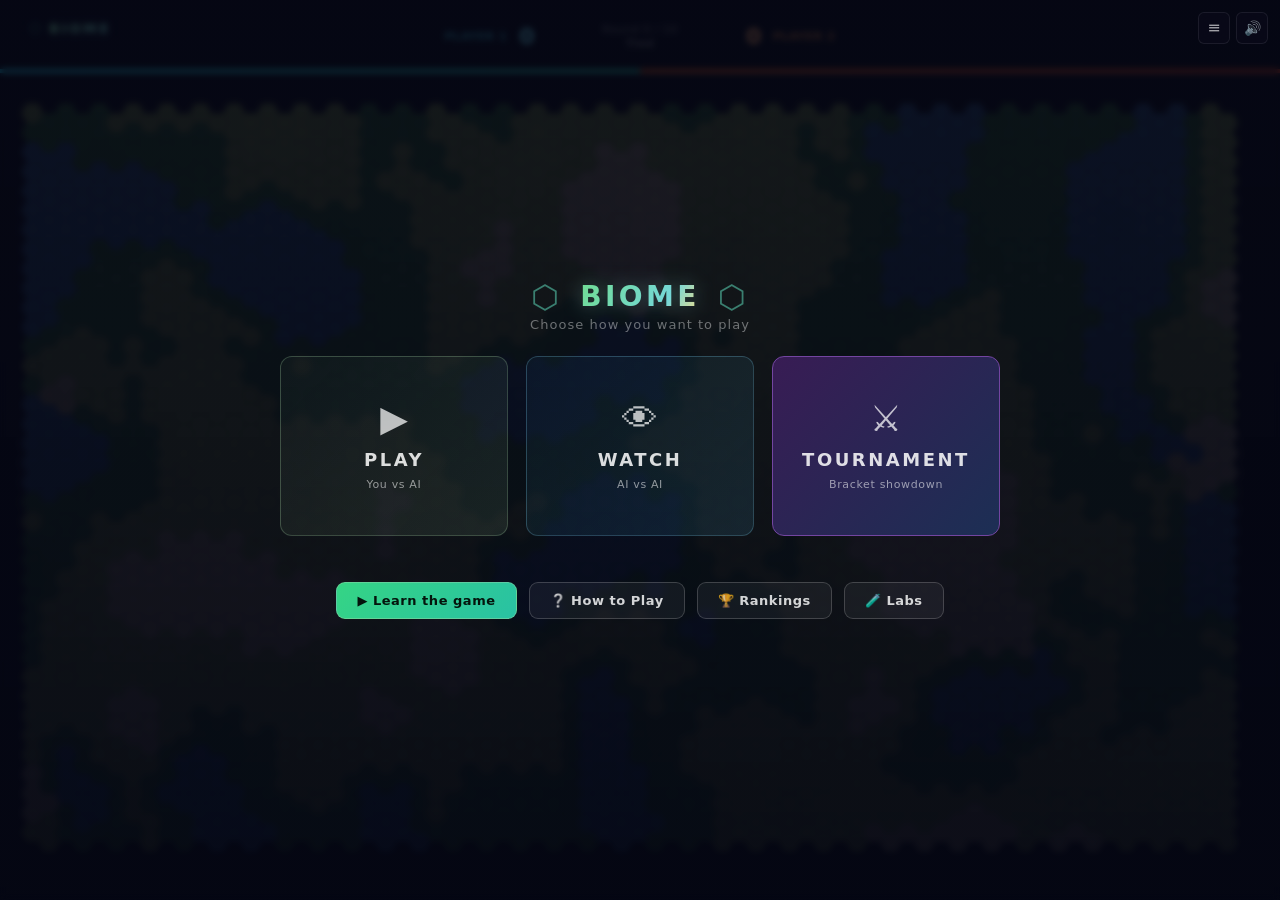
==== commit 39f417c0: "``` Adds ranked solo and watch game support with current ELO context at every beat, champion callout" ====
--- a/index.html
+++ b/index.html
@@ -59,6 +59,9 @@
                     </button>
                     <button class="gm-item" data-gm="manage-models" role="menuitem">
                         <span class="gm-icon">⚙</span><span>Manage Models</span>
+                    </button>
+                    <button class="gm-item" data-gm="settings" role="menuitem">
+                        <span class="gm-icon">🎛</span><span>Settings</span>
                     </button>
                 </div>
             </div>
@@ -244,6 +247,9 @@
                         <span class="aic-tierline" id="aic-tier-p1"></span>
                         <span class="aic-role" id="aic-role-p1"></span>
                     </div>
+                    <!-- Gold-move tray: one ★ per training-gold move banked this
+                         match (js/game.js:_renderGoldStars). Hidden until the first. -->
+                    <div class="aic-golds" id="aic-golds-p1" aria-label="Gold moves this match" hidden></div>
                 </div>
                 <div class="aic-body">
                 <div class="aic-banter-wrap">
@@ -281,6 +287,7 @@
                         <span class="aic-tierline" id="aic-tier-p2"></span>
                         <span class="aic-role" id="aic-role-p2"></span>
                     </div>
+                    <div class="aic-golds" id="aic-golds-p2" aria-label="Gold moves this match" hidden></div>
                 </div>
                 <div class="aic-body">
                 <div class="aic-banter-wrap">
@@ -376,6 +383,34 @@
         </div>
     </div>
 
+    <!-- Global Settings (tabbed) — opened from gear menu. Game Dynamics tab
+         lets players tune balance multipliers; persists globally. -->
+    <div id="settings-modal" class="model-config-modal" style="display:none;">
+        <div class="mcm-backdrop"></div>
+        <div id="settings-panel" class="model-config-panel settings-panel">
+            <div class="mcp-header">
+                <span>Settings</span>
+                <button id="btn-settings-close" class="mcp-close">×</button>
+            </div>
+            <div class="hc-tabs settings-tabs" role="tablist">
+                <button class="hc-tab active" data-settings-tab="dynamics" role="tab" aria-selected="true">
+                    <span class="hc-tab-icon">🎛</span><span>GAME DYNAMICS</span>
+                </button>
+            </div>
+            <div class="hc-view settings-view" data-settings-view="dynamics">
+                <div class="settings-presets">
+                    <div class="hc-section-label">Presets</div>
+                    <div id="settings-preset-row" class="settings-preset-row"></div>
+                </div>
+                <div id="settings-dynamics-body" class="settings-dyn-body"></div>
+                <div class="settings-foot">
+                    <button id="btn-settings-reset" class="settings-reset">↺ Reset to baseline</button>
+                    <span class="settings-foot-note">Baseline is the shipped balance. Changes save automatically and apply to every match.</span>
+                </div>
+            </div>
+        </div>
+    </div>
+
     <!-- Model picker grid — opened from a player card's "change" button.
          Lists every installed model as a ranked, metric-rich card. -->
     <div id="model-grid-modal" class="model-grid-modal" style="display:none;">
@@ -403,6 +438,7 @@
             <h2>Game Over</h2>
             <div id="go-winner-avatar" class="go-winner-avatar"></div>
             <div class="winner"></div>
+            <div class="golds-won" id="go-golds" hidden></div>
             <div class="final-score"></div>
             <button id="btn-play-again" class="btn btn-primary" style="margin-top:16px;">Play Again</button>
         </div>
@@ -634,6 +670,7 @@
             <div class="t-result-winner-label">WINNER</div>
             <div class="t-result-winner" id="t-result-winner">—</div>
             <div class="t-result-rank" id="t-result-rank"></div>
+            <div class="golds-won" id="t-result-golds" hidden></div>
             <div class="t-result-scores" id="t-result-scores"></div>
             <div class="t-result-next" id="t-result-next"></div>
         </div>
--- a/style.css
+++ b/style.css
@@ -117,10 +117,14 @@
 
 /* ── Gear menu (top-right, replaces sidebar buttons) ────── */
 .gear-menu {
-    position: absolute;
+    position: fixed;
     top: 12px;
     right: 12px;
-    z-index: 60;
+    /* Above the launcher / match-intro overlay (#tournament-overlay, z 1000) so
+       the global menu stays reachable on the load screen — but below the modals
+       it opens (Settings / Manage Models, z 1200) and full-screen scenes
+       (rankings/labs/player-card, z 1300+), which should cover it. */
+    z-index: 1150;
     display: flex;
     align-items: center;
     gap: 6px;
@@ -445,6 +449,85 @@
     box-shadow: 0 16px 48px rgba(0, 0, 0, 0.6);
 }
 
+/* ── Settings panel (Game Dynamics) ───────────────────────────── */
+/* The base panel chrome is keyed to #model-config-panel (an ID), so the
+   settings panel must declare its own — without position:relative it paints
+   behind the blur backdrop; without the fill it's transparent. */
+.model-config-modal #settings-panel.settings-panel {
+    position: relative;
+    background: #11111e;
+    border: 1px solid rgba(255, 255, 255, 0.12);
+    border-radius: 10px;
+    width: 100%;
+    max-width: 520px;
+    max-height: 80vh;
+    overflow-y: auto;
+    padding: 16px 18px;
+    font-size: 11px;
+    box-shadow: 0 16px 48px rgba(0, 0, 0, 0.6);
+}
+.settings-tabs { margin-bottom: 12px; }
+.settings-presets { margin-bottom: 10px; }
+.settings-preset-row { display: flex; flex-wrap: wrap; gap: 6px; }
+.settings-preset {
+    padding: 5px 10px;
+    background: #0e1424; border: 1px solid #1f2942; border-radius: 5px;
+    color: #8a8ab0; font-size: 10px; font-weight: 700; letter-spacing: 0.04em;
+    cursor: pointer; font-family: inherit;
+    transition: background 0.15s, color 0.15s, border-color 0.15s;
+}
+.settings-preset:hover { color: #b8b8d8; }
+.settings-preset.on {
+    background: rgba(200, 168, 110, 0.16);
+    color: #c8a86e; border-color: rgba(200, 168, 110, 0.45);
+}
+
+.settings-group { margin-top: 12px; }
+.settings-row {
+    display: flex; align-items: center; gap: 10px;
+    padding: 4px 0;
+}
+.settings-row-label {
+    flex: 0 0 132px;
+    font-size: 11px; color: #b8b8d8; cursor: help;
+}
+.settings-row .settings-range { flex: 1; min-width: 80px; }
+.settings-row .settings-readout {
+    flex: 0 0 56px; color: #6e6e92;
+}
+.settings-row .settings-readout.settings-readout-off { color: #c8a86e; }
+
+.settings-advanced {
+    margin-top: 14px;
+    border-top: 1px solid #1f2942; padding-top: 8px;
+}
+.settings-advanced > summary {
+    cursor: pointer; list-style: revert;
+    font-size: 9px; font-weight: 700; letter-spacing: 0.14em;
+    text-transform: uppercase; color: rgba(255, 255, 255, 0.4);
+    padding: 2px 0; user-select: none;
+}
+.settings-advanced > summary:hover { color: rgba(255, 255, 255, 0.7); }
+
+.settings-foot {
+    margin-top: 16px; padding-top: 12px;
+    border-top: 1px solid #1f2942;
+    display: flex; align-items: center; gap: 12px;
+}
+.settings-reset {
+    flex: 0 0 auto;
+    padding: 6px 12px;
+    background: #0e1424; border: 1px solid #1f2942; border-radius: 5px;
+    color: #b8b8d8; font-size: 11px; font-weight: 700;
+    cursor: pointer; font-family: inherit;
+    transition: background 0.15s, color 0.15s, border-color 0.15s;
+}
+.settings-reset:hover {
+    color: #fff; border-color: rgba(200, 168, 110, 0.45);
+    background: rgba(200, 168, 110, 0.12);
+}
+.settings-foot-note { font-size: 10px; color: #6e6e92; line-height: 1.4; }
+
 /* Placeholder until Phase 2 (panel-section was the old wrapper) */
 .panel-section {
     background: transparent;
@@ -1627,9 +1710,17 @@
     box-shadow: 0 0 16px 3px hsla(135, 75%, 52%, 0.50);
     animation: live-pulse 4s ease-in-out infinite;
 }
+.bio-rim[data-state="strained"] {
+    box-shadow: 0 0 14px 2px hsla(42, 92%, 55%, 0.45);
+    animation: live-pulse 2.4s ease-in-out infinite;
+}
 .bio-rim[data-state="alert"] {
-    box-shadow: 0 0 18px 4px hsla(8, 88%, 55%, 0.6);
-    animation: go-winner-glow 1.1s ease-in-out infinite;
+    box-shadow: 0 0 18px 4px hsla(20, 90%, 55%, 0.6);
+    animation: go-winner-glow 1.3s ease-in-out infinite;
+}
+.bio-rim[data-state="collapse"] {
+    box-shadow: 0 0 22px 5px hsla(4, 92%, 50%, 0.72);
+    animation: go-winner-glow 0.8s ease-in-out infinite;
 }
 .bio-caption {
     display: flex;
@@ -1646,7 +1737,9 @@
 .bio-caption[data-state="primordial"] { color: hsl(96, 55%, 68%); }
 .bio-caption[data-state="infant"]  { color: hsl(165, 58%, 70%); }
 .bio-caption[data-state="zen"]     { color: hsl(135, 70%, 70%); }
-.bio-caption[data-state="alert"]   { color: hsl(12, 90%, 68%); }
+.bio-caption[data-state="strained"] { color: hsl(42, 92%, 66%); }
+.bio-caption[data-state="alert"]   { color: hsl(20, 92%, 66%); }
+.bio-caption[data-state="collapse"] { color: hsl(4, 95%, 66%); }
 .bio-icon { font-size: 13px; line-height: 1; }
 .bio-word { line-height: 1; }
 
@@ -2914,6 +3007,60 @@
 }
 /* P2 mirrors right-to-left so the portrait stays on the outer edge. */
 .ai-overlay.p2 .aic-statfoot { flex-direction: row-reverse; }
+
+/* Gold-move tray — one ★ per training-gold move banked this match. Sits under
+   the statfoot; mirrors to the outer edge on P2 like the rest of the card. */
+.aic-golds {
+    display: flex;
+    flex-wrap: wrap;
+    align-items: center;
+    gap: 3px;
+    margin-top: 7px;
+    padding-top: 6px;
+    border-top: 1px solid hsla(45, 90%, 55%, 0.18);
+}
+.ai-overlay.p2 .aic-golds { justify-content: flex-end; }
+/* Hollow ☆ = POTENTIAL gold: banked this match but only EARNED on a win. The
+   idle shimmer reads as "pending"; a new star pops, then yields to the shimmer. */
+.aic-gold-star {
+    display: inline-block;
+    font-size: 13px;
+    line-height: 1;
+    color: hsl(45, 90%, 62%);
+    text-shadow: 0 0 5px hsla(45, 90%, 55%, 0.35);
+    animation: aic-star-shimmer 2.6s ease-in-out infinite;
+}
+@keyframes aic-star-shimmer { 0%, 100% { opacity: 0.5; } 50% { opacity: 0.9; } }
+.aic-gold-star.pop { animation: aic-star-pop 0.6s cubic-bezier(0.22, 1.4, 0.4, 1); }
+@keyframes aic-star-pop {
+    0%   { transform: scale(0) rotate(-30deg); opacity: 0; }
+    55%  { transform: scale(1.5) rotate(8deg); opacity: 1; }
+    100% { transform: scale(1) rotate(0); opacity: 0.7; }
+}
+@media (prefers-reduced-motion: reduce) {
+    .aic-gold-star, .aic-gold-star.pop { animation: none; opacity: 0.8; }
+}
+
+/* Win-screen gold — potential ☆ earned into solid ★ by the win; stars cascade in.
+   Shared by the solo game-over card and the tournament result screen. */
+.golds-won { display: flex; flex-direction: column; align-items: center; gap: 4px; margin: 10px 0 4px; }
+.gw-stars { display: flex; gap: 6px; }
+.gw-star {
+    font-size: 26px; line-height: 1; color: hsl(45, 95%, 62%);
+    text-shadow: 0 0 14px hsla(45, 95%, 55%, 0.7);
+    animation: gw-star-in 0.6s cubic-bezier(0.22, 1.4, 0.4, 1) both;
+}
+@keyframes gw-star-in {
+    0%   { transform: scale(0) rotate(-40deg); opacity: 0; }
+    60%  { transform: scale(1.4) rotate(10deg); opacity: 1; }
+    100% { transform: scale(1) rotate(0); opacity: 1; }
+}
+.gw-label {
+    font-size: 11px; font-weight: 800; letter-spacing: 0.1em; text-transform: uppercase;
+    color: hsl(45, 90%, 72%);
+}
+.gw-forfeit { font-size: 10px; letter-spacing: 0.06em; color: rgba(255, 255, 255, 0.4); margin-top: 2px; }
+@media (prefers-reduced-motion: reduce) { .gw-star { animation: none; } }
 
 /* Banter section — the star */
 .aic-banter-wrap {
@@ -7153,6 +7300,20 @@
     box-shadow:0 0 10px hsla(42,90%,55%,0.5); transition:width .6s ease; }
 .bct-foot { font-size:9px; letter-spacing:.06em; text-transform:uppercase; text-align:center;
     color:rgba(255,255,255,0.5); }
+/* 3-up stat grid (FIELD / MATCH / BOUTS) for the narrative tournament panel. */
+.bcd-grid-3 { grid-template-columns:repeat(3,1fr); }
+/* Projected cup-holder headline — gold card with a model-hue accent edge. */
+.bct-fav { display:flex; flex-direction:column; align-items:center; gap:1px; padding:5px 8px;
+    border-radius:7px; border:1px solid hsla(42,90%,55%,0.26); border-left:3px solid hsl(var(--bh,42),68%,58%);
+    background:hsla(42,90%,50%,0.10); }
+.bct-fav-k { font-size:8px; font-weight:800; letter-spacing:.06em; color:hsl(42,92%,72%); }
+.bct-fav-v { display:flex; align-items:baseline; gap:6px; font-size:14px; font-weight:900; color:#fff; }
+.bct-fav-elo { font-size:10px; font-weight:800; color:hsl(42,92%,74%); font-variant-numeric:tabular-nums; }
+.bct-fav-sub { font-size:8.5px; letter-spacing:.04em; text-transform:uppercase; color:rgba(255,255,255,0.5); }
+/* Foot narrative — bracket momentum + standout bout. */
+.bct-mom { font-size:10px; font-weight:700; text-align:center; color:rgba(255,255,255,0.7); font-variant-numeric:tabular-nums; }
+.bct-best { font-size:10px; text-align:center; color:rgba(255,255,255,0.72); }
+.bct-best b { color:#fff; font-weight:800; }
 
 /* Match Details — watch-mode counterpart to Tournament Details (reuses .bct-*). */
 .mf-tag-details { color:hsl(160,70%,70%); background:hsla(160,68%,45%,0.16); }
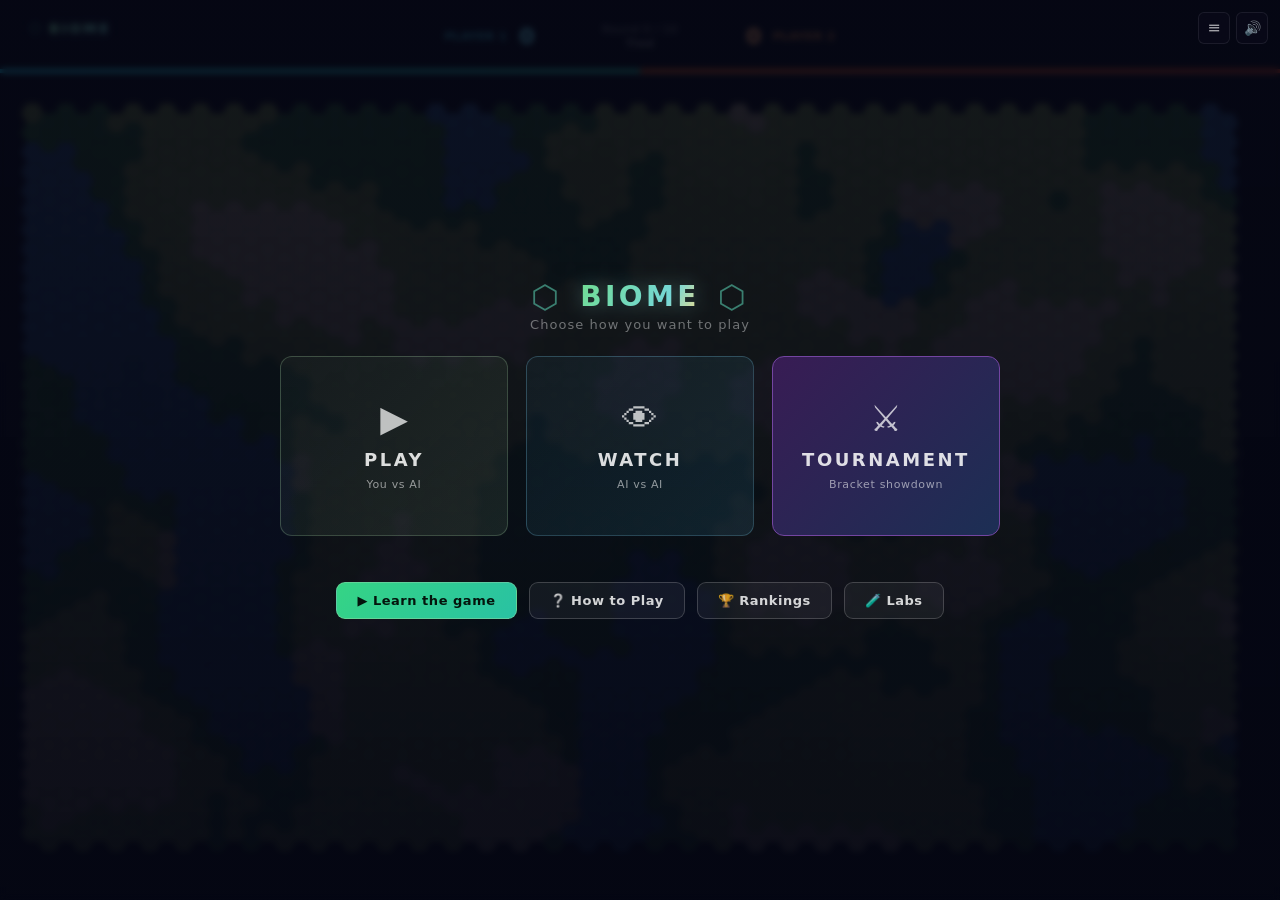
==== commit 9a4320c3: "``` Merge branch 'duder-view' into dev  Merge branch 'duder-view' into dev  Tournament bracket: live" ====
--- a/index.html
+++ b/index.html
@@ -249,7 +249,7 @@
                     </div>
                     <!-- Gold-move tray: one ★ per training-gold move banked this
                          match (js/game.js:_renderGoldStars). Hidden until the first. -->
-                    <div class="aic-golds" id="aic-golds-p1" aria-label="Gold moves this match" hidden></div>
+                    <div class="aic-golds" id="aic-golds-p1" aria-label="Medal moves this match" hidden></div>
                 </div>
                 <div class="aic-body">
                 <div class="aic-banter-wrap">
@@ -287,7 +287,7 @@
                         <span class="aic-tierline" id="aic-tier-p2"></span>
                         <span class="aic-role" id="aic-role-p2"></span>
                     </div>
-                    <div class="aic-golds" id="aic-golds-p2" aria-label="Gold moves this match" hidden></div>
+                    <div class="aic-golds" id="aic-golds-p2" aria-label="Medal moves this match" hidden></div>
                 </div>
                 <div class="aic-body">
                 <div class="aic-banter-wrap">
@@ -637,6 +637,7 @@
                         <div class="world-seg world-seg-maps" id="world-mapstrategy" title="How the board is presented to the AI">
                             <button type="button" data-val="mediated"><span class="ws-seg-name">Mediated</span><span class="ws-seg-dim">regions</span></button>
                             <button type="button" data-val="ascii"><span class="ws-seg-name">ASCII</span><span class="ws-seg-dim">text grid</span></button>
+                            <button type="button" data-val="ascii-ext"><span class="ws-seg-name">ASCII+</span><span class="ws-seg-dim">layered</span></button>
                             <button type="button" data-val="raw"><span class="ws-seg-name">Raw</span><span class="ws-seg-dim">coords</span></button>
                         </div>
                     </div>
--- a/style.css
+++ b/style.css
@@ -3020,9 +3020,10 @@
     border-top: 1px solid hsla(45, 90%, 55%, 0.18);
 }
 .ai-overlay.p2 .aic-golds { justify-content: flex-end; }
-/* Hollow ☆ = POTENTIAL gold: banked this match but only EARNED on a win. The
-   idle shimmer reads as "pending"; a new star pops, then yields to the shimmer. */
-.aic-gold-star {
+/* In-game candidate stars. PENDING ☆ (gold-tinted) = a 2-signal move whose
+   gold/silver fate waits on the win. BRONZE ☆ (copper) = a 1-signal move, already
+   certain. The idle shimmer reads as "pending"; a new star pops, then yields. */
+.aic-medal-star {
     display: inline-block;
     font-size: 13px;
     line-height: 1;
@@ -3030,26 +3031,32 @@
     text-shadow: 0 0 5px hsla(45, 90%, 55%, 0.35);
     animation: aic-star-shimmer 2.6s ease-in-out infinite;
 }
+.aic-medal-star.pending { color: hsl(45, 90%, 62%); text-shadow: 0 0 5px hsla(45, 90%, 55%, 0.35); }
+.aic-medal-star.bronze  { color: hsl(28, 72%, 56%); text-shadow: 0 0 5px hsla(28, 80%, 50%, 0.35); }
 @keyframes aic-star-shimmer { 0%, 100% { opacity: 0.5; } 50% { opacity: 0.9; } }
-.aic-gold-star.pop { animation: aic-star-pop 0.6s cubic-bezier(0.22, 1.4, 0.4, 1); }
+.aic-medal-star.pop { animation: aic-star-pop 0.6s cubic-bezier(0.22, 1.4, 0.4, 1); }
 @keyframes aic-star-pop {
     0%   { transform: scale(0) rotate(-30deg); opacity: 0; }
     55%  { transform: scale(1.5) rotate(8deg); opacity: 1; }
     100% { transform: scale(1) rotate(0); opacity: 0.7; }
 }
 @media (prefers-reduced-motion: reduce) {
-    .aic-gold-star, .aic-gold-star.pop { animation: none; opacity: 0.8; }
-}
-
-/* Win-screen gold — potential ☆ earned into solid ★ by the win; stars cascade in.
-   Shared by the solo game-over card and the tournament result screen. */
-.golds-won { display: flex; flex-direction: column; align-items: center; gap: 4px; margin: 10px 0 4px; }
+    .aic-medal-star, .aic-medal-star.pop { animation: none; opacity: 0.8; }
+}
+
+/* End-screen medals — one row per tier (gold/silver/bronze), each ★s cascading
+   in above its label. Shared by the solo game-over card and tournament result. */
+.golds-won { display: flex; flex-direction: column; align-items: center; gap: 8px; margin: 10px 0 4px; }
+.gw-row { display: flex; flex-direction: column; align-items: center; gap: 3px; }
 .gw-stars { display: flex; gap: 6px; }
 .gw-star {
     font-size: 26px; line-height: 1; color: hsl(45, 95%, 62%);
     text-shadow: 0 0 14px hsla(45, 95%, 55%, 0.7);
     animation: gw-star-in 0.6s cubic-bezier(0.22, 1.4, 0.4, 1) both;
 }
+.gw-star.gold   { color: hsl(45, 95%, 62%);  text-shadow: 0 0 14px hsla(45, 95%, 55%, 0.7); }
+.gw-star.silver { color: hsl(220, 14%, 82%); text-shadow: 0 0 14px hsla(220, 25%, 85%, 0.6); }
+.gw-star.bronze { color: hsl(28, 72%, 56%);  text-shadow: 0 0 12px hsla(28, 80%, 50%, 0.6); }
 @keyframes gw-star-in {
     0%   { transform: scale(0) rotate(-40deg); opacity: 0; }
     60%  { transform: scale(1.4) rotate(10deg); opacity: 1; }
@@ -3059,7 +3066,9 @@
     font-size: 11px; font-weight: 800; letter-spacing: 0.1em; text-transform: uppercase;
     color: hsl(45, 90%, 72%);
 }
-.gw-forfeit { font-size: 10px; letter-spacing: 0.06em; color: rgba(255, 255, 255, 0.4); margin-top: 2px; }
+.gw-label.gold   { color: hsl(45, 90%, 72%); }
+.gw-label.silver { color: hsl(220, 16%, 82%); }
+.gw-label.bronze { color: hsl(28, 60%, 66%); }
 @media (prefers-reduced-motion: reduce) { .gw-star { animation: none; } }
 
 /* Banter section — the star */
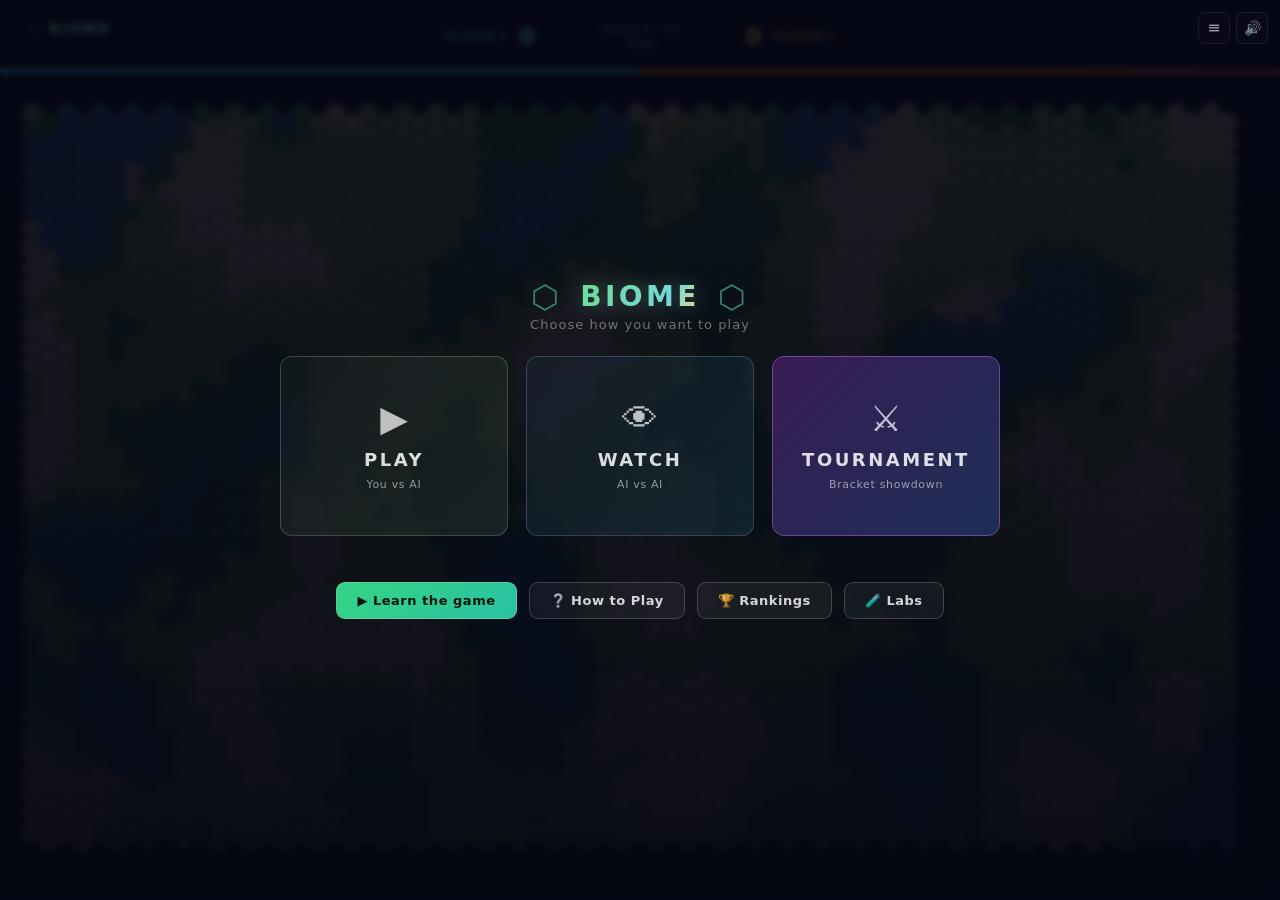
==== commit b95c2068: "Revitalize tournament mode with live match indicator, legibility polish, and enhanced visual element" ====
--- a/index.html
+++ b/index.html
@@ -367,18 +367,35 @@
         <div class="mcm-backdrop"></div>
         <div id="model-config-panel" class="model-config-panel">
             <div class="mcp-header">
-                <span>Model Configuration</span>
+                <div class="mcp-title">
+                    <span>Model Roster</span>
+                    <span id="mcp-count" class="mcp-count"></span>
+                </div>
                 <button id="btn-mcp-close" class="mcp-close">×</button>
             </div>
+
+            <!-- Add any model by name (pulls via Ollama) -->
+            <div class="mcp-addbar">
+                <input id="mcp-add-input" class="mcp-add-input" type="text"
+                       placeholder="Pull a model by name — e.g. qwen2.5:14b" spellcheck="false" autocomplete="off">
+                <button id="mcp-add-btn" class="mcp-act mcp-act-install">Pull</button>
+            </div>
+
             <div class="mcp-section">
-                <div class="mcp-label">Installed Models</div>
-                <div id="mcp-installed" class="mcp-model-list"></div>
-            </div>
-            <div class="mcp-section">
-                <div class="mcp-label">Recommended Models</div>
-                <div class="mcp-hint">Click to download via Ollama</div>
-                <div id="mcp-recommended" class="mcp-model-list"></div>
-            </div>
+                <div class="mcp-label">Active Roster</div>
+                <div id="mcp-active" class="mcp-card-grid"></div>
+            </div>
+
+            <div id="mcp-retired-section" class="mcp-section" style="display:none;">
+                <div class="mcp-label">Retired <span class="mcp-label-note">— weights freed, history kept · reactivate to re-download</span></div>
+                <div id="mcp-retired" class="mcp-card-grid"></div>
+            </div>
+
+            <div id="mcp-recommended-section" class="mcp-section">
+                <div class="mcp-label">Add Models <span class="mcp-label-note">— recommended, click to install</span></div>
+                <div id="mcp-recommended" class="mcp-card-grid"></div>
+            </div>
+
             <div id="mcp-status" class="mcp-status"></div>
         </div>
     </div>
@@ -440,7 +457,11 @@
             <div class="winner"></div>
             <div class="golds-won" id="go-golds" hidden></div>
             <div class="final-score"></div>
-            <button id="btn-play-again" class="btn btn-primary" style="margin-top:16px;">Play Again</button>
+            <div class="go-actions">
+                <button id="btn-go-dashboard" class="btn" hidden>📊 Match Details</button>
+                <button id="btn-play-again" class="btn btn-primary">Play Again</button>
+            </div>
+            <div id="go-dashboard" class="md-dashboard md-hidden"></div>
         </div>
     </div>
 
@@ -594,13 +615,33 @@
                             <button type="button" data-val="32">32</button>
                         </div>
                     </div>
-                    <div class="mw-row">
+                    <div class="mw-row mw-row-fmt">
                         <span class="mw-label">Format</span>
-                        <div class="world-seg world-seg-fmt" id="t-format">
-                            <button type="button" data-val="seeded"><span class="ws-seg-name">Seeded</span></button>
-                            <button type="button" data-val="champions"><span class="ws-seg-name">Champions</span></button>
-                            <button type="button" data-val="davidGoliath"><span class="ws-seg-name">David v Goliath</span></button>
-                            <button type="button" data-val="open"><span class="ws-seg-name">Open Draw</span></button>
+                        <div class="fmt-grid" id="t-format">
+                            <button type="button" class="fmt-tile" data-val="qualifier">
+                                <span class="fmt-ico" aria-hidden="true"><svg viewBox="0 0 24 24"><polyline points="3 17 9 11 13 15 21 6"/><polyline points="15 6 21 6 21 12"/></svg></span>
+                                <span class="fmt-name">Qualifier</span>
+                            </button>
+                            <button type="button" class="fmt-tile" data-val="seeded">
+                                <span class="fmt-ico" aria-hidden="true"><svg viewBox="0 0 24 24"><path d="M3 4h4v6h4"/><path d="M3 20h4v-6h4"/><path d="M11 10v4"/><path d="M11 12h4"/></svg></span>
+                                <span class="fmt-name">Seeded</span>
+                            </button>
+                            <button type="button" class="fmt-tile" data-val="champions">
+                                <span class="fmt-ico" aria-hidden="true"><svg viewBox="0 0 24 24"><path d="M5 18 L3.8 9.5 L8.5 13.5 L12 7.5 L15.5 13.5 L20.2 9.5 L19 18 Z"/></svg></span>
+                                <span class="fmt-name">Champions</span>
+                            </button>
+                            <button type="button" class="fmt-tile" data-val="davidGoliath">
+                                <span class="fmt-ico" aria-hidden="true"><svg viewBox="0 0 24 24"><circle cx="6.5" cy="15" r="3.2"/><circle cx="15.5" cy="11" r="6.2"/></svg></span>
+                                <span class="fmt-name">David v Goliath</span>
+                            </button>
+                            <button type="button" class="fmt-tile" data-val="open">
+                                <span class="fmt-ico" aria-hidden="true"><svg viewBox="0 0 24 24"><path d="M3 7h3.5c2 0 3.5 10 7 10H21"/><path d="M3 17h3.5c2 0 3.5-10 7-10H21"/><polyline points="17.5 3.5 21 7 17.5 10.5"/><polyline points="17.5 13.5 21 17 17.5 20.5"/></svg></span>
+                                <span class="fmt-name">Open Draw</span>
+                            </button>
+                            <button type="button" class="fmt-tile" data-val="locals">
+                                <span class="fmt-ico" aria-hidden="true"><svg viewBox="0 0 24 24"><path d="M3.5 11.5L12 4l8.5 7.5"/><path d="M5.5 10v9.5h13V10"/><path d="M10 19.5v-5h4v5"/></svg></span>
+                                <span class="fmt-name">Home Turf</span>
+                            </button>
                         </div>
                     </div>
                     <div class="mt-blurb" id="t-format-blurb"></div>
@@ -686,18 +727,6 @@
             <div id="t-champ-actions" class="t-champ-actions"></div>
         </div>
 
-    </div>
-
-    <!-- Tournament stats toggle button (shown during tournament) -->
-    <button id="btn-t-stats" class="btn-t-stats-toggle t-stats-hidden">📊 Stats</button>
-
-    <!-- Tournament stats panel (side drawer) -->
-    <div id="t-stats-panel" class="t-stats-hidden">
-        <div class="tsp-header">
-            <span>Tournament Results</span>
-            <button id="btn-t-stats-close" class="tsp-close" title="Close">×</button>
-        </div>
-        <div id="tsp-content" class="tsp-content"></div>
     </div>
 
     <!-- Labs chooser overlay — front door for all standalone labs -->
@@ -720,6 +749,10 @@
                     <span class="labs-card-glyph">🧬</span>
                     <span class="labs-card-text"><b>Avatar Lab</b><span>Generate per-model biome-creature avatars for every installed model.</span></span>
                 </button>
+                <button class="labs-card" type="button" data-lab-src="/lab/train.html" data-lab-title="Training Lab">
+                    <span class="labs-card-glyph">🎓</span>
+                    <span class="labs-card-text"><b>Training Lab</b><span>Turn gameplay into training data — generate trajectories, curate engine-validated moves, export an SFT dataset.</span></span>
+                </button>
                 <button class="labs-card" type="button" data-lab-src="/dashboard.html" data-lab-title="Analytics Dashboard">
                     <span class="labs-card-glyph">📊</span>
                     <span class="labs-card-text"><b>Analytics Dashboard</b><span>Live ELO, standings, and match-condition fields across all models.</span></span>
--- a/style.css
+++ b/style.css
@@ -388,7 +388,7 @@
     border-radius: 12px;
     padding: 24px 26px;
     width: 100%;
-    max-width: 420px;
+    max-width: 500px;
     display: flex;
     flex-direction: column;
     gap: 12px;
@@ -397,6 +397,8 @@
 .launcher-setup-card .mt-blurb {
     padding: 8px 4px;
     font-size: 12px;
+    /* Hold height across formats so hover-preview doesn't jolt the layout. */
+    min-height: 52px;
 }
 .launcher-setup-actions {
     display: flex;
@@ -437,16 +439,19 @@
 }
 .model-config-modal #model-config-panel {
     position: relative;
-    background: #11111e;
+    background:
+        radial-gradient(120% 80% at 0% 0%, rgba(60, 90, 180, 0.10), transparent 60%),
+        radial-gradient(120% 80% at 100% 0%, rgba(150, 70, 180, 0.10), transparent 60%),
+        #0d0d18;
     border: 1px solid rgba(255, 255, 255, 0.12);
-    border-radius: 10px;
-    width: 100%;
-    max-width: 480px;
-    max-height: 80vh;
+    border-radius: 14px;
+    width: min(960px, 92vw);
+    max-width: none;
+    max-height: 85vh;
     overflow-y: auto;
-    padding: 16px 18px;
+    padding: 18px 20px 20px;
     font-size: 11px;
-    box-shadow: 0 16px 48px rgba(0, 0, 0, 0.6);
+    box-shadow: 0 24px 70px rgba(0, 0, 0, 0.7);
 }
 
 /* ── Settings panel (Game Dynamics) ───────────────────────────── */
@@ -807,15 +812,63 @@
     line-height: 1.15;
 }
 .ws-seg-name { font-size: 11px; font-weight: 700; }
-/* Format segment: 4 options with longer labels — let them wrap to two lines
-   and centre so the row stays the same height as the size/round segments. */
-.world-seg-fmt button {
-    display: flex; align-items: center; justify-content: center;
-    text-align: center; min-height: 30px;
-}
-.world-seg-fmt .ws-seg-name {
-    font-size: 9.5px; font-weight: 700; line-height: 1.12;
-    white-space: normal;
+/* Format picker: a 3×2 grid of illustrated tiles (glyph + name) rather than a
+   cramped segmented row — six modes need the room. The row stacks the label
+   above the grid instead of sitting inline. */
+.mw-row-fmt {
+    flex-direction: column;
+    align-items: stretch;
+    gap: 7px;
+}
+.mw-row-fmt .mw-label { flex: none; }
+.fmt-grid {
+    display: grid;
+    grid-template-columns: repeat(3, 1fr);
+    gap: 6px;
+}
+.fmt-tile {
+    display: flex;
+    flex-direction: column;
+    align-items: center;
+    justify-content: center;
+    gap: 6px;
+    padding: 11px 6px 9px;
+    background: #0e1424;
+    border: 1px solid #1f2942;
+    border-radius: 8px;
+    color: #6e6e92;
+    cursor: pointer;
+    font-family: inherit;
+    transition: background 0.15s, color 0.15s, border-color 0.15s,
+                box-shadow 0.15s, transform 0.12s;
+}
+.fmt-tile:hover {
+    color: #b8b8d8;
+    border-color: #324063;
+    transform: translateY(-1px);
+}
+.fmt-tile.on {
+    color: #c8a86e;
+    border-color: rgba(200, 168, 110, 0.55);
+    background: rgba(200, 168, 110, 0.10);
+    box-shadow: 0 0 0 1px rgba(200, 168, 110, 0.22),
+                0 6px 16px rgba(200, 168, 110, 0.10);
+}
+.fmt-ico { display: flex; }
+.fmt-ico svg {
+    width: 26px; height: 26px; display: block;
+    fill: none;
+    stroke: currentColor;
+    stroke-width: 1.9;
+    stroke-linecap: round;
+    stroke-linejoin: round;
+}
+.fmt-name {
+    font-size: 10px;
+    font-weight: 700;
+    letter-spacing: 0.03em;
+    line-height: 1.12;
+    text-align: center;
 }
 .ws-seg-dim {
     font-size: 9px; font-weight: 600; opacity: 0.6;
@@ -1170,106 +1223,220 @@
     border-style: solid;
 }
 
-.model-config-panel {
-    margin-top: 4px;
-    padding: 6px;
-    background: #0e0e1a;
-    border: 1px solid #2a2a4e;
-    border-radius: 4px;
-    font-size: 10px;
-    color: #c8c8e0;
-    max-height: 260px;
-    overflow-y: auto;
-}
+/* ── Model Roster manager — card grid ─────────────────────────── */
 .mcp-header {
     display: flex;
     justify-content: space-between;
     align-items: center;
-    font-weight: 600;
-    margin-bottom: 6px;
-}
+    margin-bottom: 12px;
+}
+.mcp-title {
+    display: flex;
+    align-items: baseline;
+    gap: 10px;
+    font-weight: 700;
+    font-size: 16px;
+    letter-spacing: 0.2px;
+    color: #eef;
+}
+.mcp-count { font-size: 10px; font-weight: 500; color: #8890b0; letter-spacing: 0.3px; }
 .mcp-close {
     background: none;
     border: none;
     color: #888;
-    font-size: 14px;
+    font-size: 20px;
+    line-height: 1;
     cursor: pointer;
     padding: 0 4px;
 }
 .mcp-close:hover { color: #ccc; }
-.mcp-section { margin-bottom: 6px; }
+
+.mcp-addbar { display: flex; gap: 8px; margin-bottom: 14px; }
+.mcp-add-input {
+    flex: 1;
+    background: rgba(255, 255, 255, 0.04);
+    border: 1px solid rgba(255, 255, 255, 0.12);
+    border-radius: 8px;
+    padding: 8px 11px;
+    color: #dde;
+    font-size: 11px;
+    outline: none;
+}
+.mcp-add-input:focus { border-color: rgba(120, 160, 255, 0.5); }
+.mcp-add-input::placeholder { color: #667; }
+
+.mcp-section { margin-bottom: 16px; }
 .mcp-label {
-    font-weight: 600;
-    color: #aaa;
-    margin-bottom: 3px;
-}
-.mcp-hint {
-    font-size: 9px;
-    color: #666;
-    margin-bottom: 3px;
-}
-.mcp-model-list { display: flex; flex-direction: column; gap: 2px; }
-.mcp-model-item {
-    display: flex;
-    align-items: center;
-    justify-content: space-between;
-    padding: 3px 6px;
-    background: #141428;
-    border-radius: 3px;
-    gap: 4px;
-}
-.mcp-model-name {
-    flex: 1;
+    font-weight: 700;
+    font-size: 11px;
+    text-transform: uppercase;
+    letter-spacing: 0.7px;
+    color: #aab;
+    margin-bottom: 8px;
+    padding-bottom: 5px;
+    border-bottom: 1px solid rgba(255, 255, 255, 0.07);
+}
+.mcp-label-note { font-weight: 400; text-transform: none; letter-spacing: 0; color: #667; }
+.mcp-empty {
+    grid-column: 1 / -1;
+    color: #778;
+    font-size: 11px;
+    padding: 14px;
+    text-align: center;
+    border: 1px dashed rgba(255, 255, 255, 0.1);
+    border-radius: 8px;
+}
+
+.mcp-card-grid {
+    display: grid;
+    grid-template-columns: repeat(auto-fill, minmax(190px, 1fr));
+    gap: 10px;
+}
+
+/* --mcp-hue is set per card from the model's identity palette */
+.mcp-card {
+    position: relative;
+    background:
+        linear-gradient(180deg, hsla(var(--mcp-hue, 220), 60%, 40%, 0.14), transparent 55%),
+        #14141f;
+    border: 1px solid rgba(255, 255, 255, 0.08);
+    border-left: 3px solid hsl(var(--mcp-hue, 220), 65%, 58%);
+    border-radius: 10px;
+    padding: 11px 12px;
+    display: flex;
+    flex-direction: column;
+    gap: 9px;
+    transition: transform 0.12s ease, box-shadow 0.12s ease, border-color 0.12s ease;
+}
+.mcp-card:hover {
+    transform: translateY(-2px);
+    box-shadow: 0 10px 26px rgba(0, 0, 0, 0.45),
+                0 0 0 1px hsla(var(--mcp-hue, 220), 70%, 60%, 0.35);
+}
+.mcp-card.retired { filter: saturate(0.35) brightness(0.82); opacity: 0.9; }
+
+.mcp-card-head { display: flex; align-items: center; gap: 10px; }
+.mcp-card-ava-slot { flex: none; }
+.mcp-card-ava {
+    width: 44px;
+    height: 44px;
+    border-radius: 9px;
+    background: hsl(var(--mcp-hue, 220), 45%, 26%);
+    border: 1px solid hsla(var(--mcp-hue, 220), 70%, 60%, 0.5);
+    display: flex;
+    align-items: center;
+    justify-content: center;
+    font-size: 13px;
+    font-weight: 700;
+    color: #fff;
+    overflow: hidden;
+    background-size: cover;
+    background-position: center;
+}
+.mcp-card-ava.has-avatar { color: transparent; }
+.mcp-card-id { min-width: 0; flex: 1; }
+.mcp-card-name {
+    font-weight: 700;
+    font-size: 12.5px;
+    color: #eef;
     overflow: hidden;
     text-overflow: ellipsis;
     white-space: nowrap;
 }
-.mcp-model-size {
-    font-size: 9px;
-    color: #666;
+.mcp-card-sub {
+    font-size: 9.5px;
+    color: #889;
+    margin-top: 2px;
+    overflow: hidden;
+    text-overflow: ellipsis;
     white-space: nowrap;
 }
-.mcp-model-tag {
+.mcp-card-badge {
+    flex: none;
+    align-self: flex-start;
     font-size: 8px;
-    padding: 1px 4px;
-    border-radius: 2px;
-    white-space: nowrap;
-}
-.mcp-tag-installed {
-    background: #1a3a1a;
-    color: #6a6;
-}
-.mcp-tag-recommended {
-    background: #3a2a1a;
+    text-transform: uppercase;
+    letter-spacing: 0.5px;
     color: #c8a86e;
-}
-.mcp-tag-pulling {
-    background: #1a2a3a;
-    color: #6ac;
-}
-.mcp-pull-btn {
-    font-size: 9px;
-    padding: 1px 6px;
-    background: #1a2a4e;
-    color: #88aacc;
-    border: 1px solid #2a3a5e;
-    border-radius: 2px;
+    background: rgba(120, 90, 40, 0.25);
+    border: 1px solid rgba(200, 168, 110, 0.3);
+    border-radius: 4px;
+    padding: 2px 5px;
+}
+
+.mcp-card-stats {
+    display: flex;
+    align-items: baseline;
+    flex-wrap: wrap;
+    gap: 4px 10px;
+    min-height: 18px;
+}
+.mcp-card-elo { font-size: 13px; font-weight: 700; color: #fff; }
+.mcp-card-rank { font-size: 9px; font-weight: 600; color: #99a; margin-left: 4px; }
+.mcp-card-rec { font-size: 10.5px; color: #aab; }
+.mcp-card-form { display: inline-flex; gap: 2px; margin-left: auto; }
+.mcp-f {
+    width: 12px;
+    height: 12px;
+    border-radius: 3px;
+    font-size: 8px;
+    font-weight: 700;
+    display: inline-flex;
+    align-items: center;
+    justify-content: center;
+    color: #0a0a10;
+}
+.mcp-f-W { background: #5cd07a; }
+.mcp-f-L { background: #d06a6a; color: #f4dede; }
+.mcp-card-unproven { font-size: 10px; color: #889; font-style: italic; }
+.mcp-card-recsize { font-size: 11px; color: #99a; font-weight: 600; }
+.mcp-card-add { border-left-style: dashed; }
+
+.mcp-card-actions { display: flex; gap: 6px; margin-top: 2px; }
+.mcp-act {
+    flex: 1;
+    font-size: 10px;
+    font-weight: 600;
+    padding: 6px 8px;
+    border-radius: 7px;
+    border: 1px solid transparent;
     cursor: pointer;
     white-space: nowrap;
-}
-.mcp-pull-btn:hover {
-    background: #2a3a6e;
-    color: #aaccff;
-}
-.mcp-pull-btn:disabled {
-    opacity: 0.4;
-    cursor: not-allowed;
-}
+    transition: background 0.12s ease, color 0.12s ease, border-color 0.12s ease;
+}
+.mcp-act:disabled { opacity: 0.5; cursor: not-allowed; }
+.mcp-act-install {
+    flex: none;
+    background: hsla(150, 50%, 40%, 0.22);
+    color: #7ddca0;
+    border-color: hsla(150, 50%, 50%, 0.4);
+}
+.mcp-act-install:hover { background: hsla(150, 55%, 45%, 0.34); color: #a8f0c4; }
+.mcp-addbar .mcp-act-install { padding: 8px 18px; }
+/* Retire is destructive (frees weights) — neutral at rest, red on confirm. */
+.mcp-act-retire {
+    background: rgba(255, 255, 255, 0.05);
+    color: #aab;
+    border-color: rgba(255, 255, 255, 0.14);
+}
+.mcp-act-retire:hover { background: rgba(190, 70, 70, 0.16); color: #e89a9a; border-color: rgba(200, 90, 90, 0.42); }
+.mcp-act-retire.confirming {
+    background: rgba(190, 60, 60, 0.5);
+    color: #fff;
+    border-color: #c05656;
+}
+.mcp-act-reactivate {
+    background: hsla(150, 50%, 40%, 0.2);
+    color: #7ddca0;
+    border-color: hsla(150, 50%, 50%, 0.38);
+}
+.mcp-act-reactivate:hover { background: hsla(150, 55%, 45%, 0.32); color: #a8f0c4; }
+
 .mcp-status {
-    font-size: 9px;
-    color: #888;
-    margin-top: 4px;
-    min-height: 14px;
+    font-size: 10px;
+    color: #99a;
+    margin-top: 6px;
+    min-height: 16px;
 }
 
 /* ── AP chip (canvas overlay, only during human turns) ──── */
@@ -4223,6 +4390,14 @@
     margin: 5px 2px;
 }
 
+/* Journey highlight — a traced competitor's matches glow gold through the tree. */
+.bt-card.bt-card-mine {
+    border-color: hsl(45, 85%, 58%);
+    box-shadow: 0 6px 22px rgba(0,0,0,0.45), 0 0 0 1px hsl(45, 85%, 58%, 0.5),
+                0 0 18px hsl(45, 90%, 55%, 0.28);
+}
+.bt-side.bt-side-mine .bt-name { color: hsl(45, 92%, 72%); }
+
 .bt-side {
     display: flex;
     align-items: center;
@@ -5005,9 +5180,6 @@
     border-color: rgba(255,255,255,0.3);
 }
 
-/* ── Tournament Stats Panel ──────────────────────────────── */
-.t-stats-hidden { display: none !important; }
-
 /* ── Launcher ghost button (Back / Cancel) ──────────────────── */
 /* (The old Standard/Lightning Tournament Mode Select screen was retired —
    round count is chosen directly via the world-settings Rounds picker.) */
@@ -5768,146 +5940,72 @@
     font-variant-numeric: tabular-nums;
 }
 
-/* Floating stats toggle button is replaced by the gear menu entry */
-#btn-t-stats { display: none !important; }
-#btn-t-stats.legacy {
-    position: fixed;
-    bottom: 18px;
-    right: 18px;
-    z-index: 1100;
-    background: linear-gradient(135deg, hsl(270, 45%, 26%), hsl(220, 45%, 26%));
-    border: 1px solid hsl(270, 40%, 42%);
-    color: hsl(270, 80%, 85%);
-    font-size: 12px;
-    font-weight: 700;
-    letter-spacing: 0.06em;
-    padding: 8px 16px;
-    border-radius: 20px;
-    cursor: pointer;
-    box-shadow: 0 2px 12px rgba(0,0,0,0.5);
-    transition: background 0.15s, border-color 0.15s;
-}
-#btn-t-stats:hover {
-    background: linear-gradient(135deg, hsl(270, 50%, 34%), hsl(220, 50%, 34%));
-    border-color: hsl(270, 60%, 58%);
-}
-
-#t-stats-panel {
-    position: fixed;
-    top: 0;
-    right: 0;
-    width: 320px;
-    height: 100vh;
-    z-index: 1050;
-    background: linear-gradient(180deg, rgba(15, 20, 38, 0.96), rgba(10, 12, 26, 0.98));
-    border-left: 1px solid rgba(255,255,255,0.08);
-    backdrop-filter: blur(12px);
-    display: flex;
-    flex-direction: column;
-    box-shadow: -8px 0 32px rgba(0,0,0,0.65);
-    animation: tsp-slidein 0.22s cubic-bezier(0.2, 0.9, 0.4, 1);
-}
-@keyframes tsp-slidein {
-    from { transform: translateX(100%); opacity: 0; }
-    to   { transform: translateX(0);   opacity: 1; }
-}
-
-.tsp-header {
-    display: flex;
-    align-items: center;
-    justify-content: space-between;
+/* ── Match dashboard (championship + ranked game-over) ───────── */
+/* Embedded, in-screen results view: bracket summary, ELO progression, and
+   per-match cards. Replaces the old right-side "Tournament Results" drawer. */
+.md-dashboard {
+    width: min(560px, 92vw);
+    max-height: 56vh;
+    overflow-y: auto;
+    margin-top: 16px;
     padding: 14px 16px;
-    border-bottom: 1px solid rgba(255,255,255,0.06);
-    font-size: 11px;
-    font-weight: 800;
-    letter-spacing: 0.18em;
-    color: hsl(45, 60%, 75%);
-    text-transform: uppercase;
-    flex-shrink: 0;
-    background: linear-gradient(180deg, rgba(200, 168, 110, 0.08), transparent);
-}
-.tsp-actions {
-    display: flex;
-    align-items: center;
-    gap: 4px;
-}
-.tsp-close,
-.tsp-action {
-    background: none;
-    border: none;
-    color: rgba(255,255,255,0.3);
-    font-size: 18px;
-    cursor: pointer;
-    line-height: 1;
-    padding: 0 2px;
-}
-.tsp-action { font-size: 14px; }
-.tsp-close:hover,
-.tsp-action:hover { color: rgba(255,255,255,0.85); }
-
-.tsp-content {
-    flex: 1;
-    overflow-y: auto;
-    padding: 10px 12px 20px;
-}
-.tsp-content::-webkit-scrollbar { width: 4px; }
-.tsp-content::-webkit-scrollbar-thumb { background: rgba(255,255,255,0.12); border-radius: 2px; }
-
-.tsp-section-title {
+    text-align: left;
+    background: linear-gradient(180deg, rgba(15, 20, 38, 0.55), rgba(10, 12, 26, 0.65));
+    border: 1px solid rgba(200, 168, 110, 0.18);
+    border-radius: 10px;
+    box-shadow: inset 0 1px 0 rgba(255,255,255,0.04);
+    animation: md-fadein 0.22s ease;
+}
+.md-dashboard.md-hidden { display: none; }
+@keyframes md-fadein { from { opacity: 0; transform: translateY(6px); } to { opacity: 1; transform: translateY(0); } }
+.md-dashboard::-webkit-scrollbar { width: 5px; }
+.md-dashboard::-webkit-scrollbar-thumb { background: rgba(255,255,255,0.14); border-radius: 3px; }
+
+.md-section-title {
     font-size: 9px;
     font-weight: 800;
-    letter-spacing: 0.15em;
+    letter-spacing: 0.16em;
     text-transform: uppercase;
-    color: rgba(255,255,255,0.25);
-    margin-bottom: 6px;
-}
+    color: hsl(45, 55%, 70%);
+    margin: 14px 0 7px;
+}
+.md-section-title:first-child { margin-top: 0; }
+.md-section-title .md-sub {
+    color: rgba(255,255,255,0.3);
+    font-weight: 600;
+    letter-spacing: 0.06em;
+    text-transform: none;
+}
+.md-empty { font-size: 11px; color: rgba(255,255,255,0.25); padding: 6px 0; }
 
 /* Bracket summary */
-.tsp-bracket-section {
+.md-bracket-round {
     font-size: 8px;
     font-weight: 800;
     letter-spacing: 0.12em;
     text-transform: uppercase;
-    color: rgba(255,255,255,0.18);
+    color: rgba(255,255,255,0.2);
     margin: 8px 0 4px;
 }
-.tsp-match {
+.md-bracket-match {
+    display: flex;
+    align-items: center;
+    gap: 6px;
+    flex-wrap: wrap;
     background: rgba(255,255,255,0.03);
     border: 1px solid rgba(255,255,255,0.07);
     border-radius: 6px;
-    padding: 7px 9px;
-    margin-bottom: 5px;
-}
-.tsp-match.tsp-done { border-color: rgba(255,255,255,0.13); }
-.tsp-match-label {
+    padding: 6px 9px;
+    margin-bottom: 4px;
+}
+.md-bracket-match.md-done { border-color: rgba(255,255,255,0.13); }
+.md-bm-name { font-size: 11px; font-weight: 600; color: rgba(255,255,255,0.5); white-space: nowrap; }
+.md-bm-vs { font-size: 9px; font-weight: 700; color: rgba(255,255,255,0.2); }
+.md-bm-name.md-win  { color: hsl(140, 60%, 65%); }
+.md-bm-name.md-lose { color: rgba(255,255,255,0.22); text-decoration: line-through; }
+.md-bm-tag {
     font-size: 9px;
-    color: rgba(255,255,255,0.25);
-    letter-spacing: 0.08em;
-    text-transform: uppercase;
-    margin-bottom: 3px;
-}
-.tsp-match-row {
-    display: flex;
-    align-items: center;
-    gap: 5px;
-    flex-wrap: wrap;
-}
-.tsp-name {
-    font-size: 11px;
-    font-weight: 600;
-    color: rgba(255,255,255,0.45);
-    white-space: nowrap;
-}
-.tsp-name.tsp-win  { color: hsl(140, 60%, 65%); }
-.tsp-name.tsp-lose { color: rgba(255,255,255,0.2); text-decoration: line-through; }
-.tsp-vs {
-    font-size: 9px;
-    color: rgba(255,255,255,0.18);
-    font-weight: 700;
-}
-.tsp-winner-tag {
-    font-size: 9px;
-    color: hsl(140, 55%, 55%);
+    color: hsl(140, 55%, 58%);
     background: rgba(80, 200, 100, 0.1);
     border: 1px solid rgba(80, 200, 100, 0.2);
     border-radius: 3px;
@@ -5916,75 +6014,183 @@
     white-space: nowrap;
 }
 
-/* Match result cards */
-.tsp-result-card {
+/* ELO progression chart */
+.md-elo-chart {
+    display: block;
+    width: 100%;
+    height: 120px;
+    border-radius: 6px;
+    background: rgba(0,0,0,0.22);
+}
+.md-legend {
+    display: flex;
+    flex-wrap: wrap;
+    gap: 5px 12px;
+    margin-top: 7px;
+}
+.md-leg { font-size: 10px; color: rgba(255,255,255,0.45); display: inline-flex; align-items: center; gap: 4px; }
+.md-leg b { color: rgba(255,255,255,0.7); font-variant-numeric: tabular-nums; }
+.md-dot { width: 7px; height: 7px; border-radius: 50%; display: inline-block; flex-shrink: 0; }
+
+/* Per-match card */
+.md-card {
     background: rgba(255,255,255,0.025);
-    border: 1px solid rgba(255,255,255,0.07);
-    border-radius: 7px;
-    padding: 9px 10px;
-    margin-bottom: 8px;
-}
-.tsp-result-title {
+    border: 1px solid rgba(255,255,255,0.08);
+    border-radius: 8px;
+    padding: 10px 11px;
+    margin-bottom: 9px;
+}
+.md-card-title {
     font-size: 9px;
     font-weight: 700;
     letter-spacing: 0.08em;
     text-transform: uppercase;
-    color: rgba(255,255,255,0.25);
-    margin-bottom: 7px;
-}
-.tsp-bar-row {
-    display: flex;
-    align-items: center;
-    gap: 6px;
-    margin-bottom: 4px;
-}
-.tsp-bar-name {
-    font-size: 10px;
+    color: rgba(255,255,255,0.3);
+    margin-bottom: 8px;
+}
+.md-bar-row { display: flex; align-items: center; gap: 7px; margin-bottom: 5px; }
+.md-bar-name {
+    font-size: 11px;
     font-weight: 600;
-    width: 68px;
+    width: 86px;
     white-space: nowrap;
     overflow: hidden;
     text-overflow: ellipsis;
     flex-shrink: 0;
 }
-.tsp-bar-name-win  { color: hsl(180, 60%, 60%); }
-.tsp-bar-name-lose { color: rgba(255,255,255,0.25); }
-.tsp-bar-track {
+.md-bar-name-win  { color: hsl(180, 60%, 62%); }
+.md-bar-name-lose { color: rgba(255,255,255,0.3); }
+.md-bar-track { flex: 1; height: 7px; background: rgba(255,255,255,0.06); border-radius: 4px; overflow: hidden; }
+.md-bar { height: 100%; border-radius: 4px; transition: width 0.5s ease; }
+.md-bar-win  { background: hsl(180, 55%, 47%); }
+.md-bar-lose { background: rgba(255,255,255,0.13); }
+.md-bar-score { font-size: 10px; color: rgba(255,255,255,0.4); width: 46px; text-align: right; flex-shrink: 0; font-variant-numeric: tabular-nums; }
+
+/* ELO-at-match lines */
+.md-elo { margin-top: 8px; padding-top: 8px; border-top: 1px solid rgba(255,255,255,0.06); }
+.md-elo-line { display: flex; align-items: center; gap: 8px; flex-wrap: wrap; font-size: 11px; margin-bottom: 4px; }
+.md-elo-name { display: inline-flex; align-items: center; gap: 5px; min-width: 96px; color: rgba(255,255,255,0.55); font-weight: 600; }
+.md-elo-name.md-win { color: hsl(45, 75%, 68%); }
+.md-elo-val { color: rgba(255,255,255,0.45); font-variant-numeric: tabular-nums; }
+.md-elo-val b { color: rgba(255,255,255,0.85); }
+.md-elo-delta { font-size: 10px; font-weight: 800; font-variant-numeric: tabular-nums; }
+.md-elo-delta.md-up   { color: hsl(140, 70%, 62%); }
+.md-elo-delta.md-down { color: hsl(8, 75%, 64%); }
+.md-elo-delta.md-flat { color: rgba(255,255,255,0.3); }
+.md-rb { font-size: 9px; font-weight: 700; margin-left: auto; white-space: nowrap; }
+.md-rb-up   { color: hsl(140, 70%, 62%); }
+.md-rb-down { color: hsl(8, 75%, 64%); }
+.md-rb-new  { color: hsl(45, 90%, 64%); }
+.md-rb-hold { color: rgba(255,255,255,0.4); }
+
+/* Journey highlight — one competitor's path through a past bracket */
+.md-bracket-match.md-bracket-mine {
+    border-color: hsl(45, 80%, 55%);
+    background: linear-gradient(90deg, rgba(220, 180, 90, 0.12), rgba(220, 180, 90, 0.03));
+}
+.md-bm-name.md-hl { color: hsl(45, 90%, 72%); font-weight: 800; }
+.md-card.md-card-mine {
+    border-color: rgba(220, 180, 90, 0.4);
+    box-shadow: inset 3px 0 0 hsl(45, 80%, 55%);
+}
+.md-card-flag {
+    float: right;
+    font-size: 8px;
+    font-weight: 900;
+    letter-spacing: 0.1em;
+    padding: 1px 6px;
+    border-radius: 3px;
+    background: rgba(220, 180, 90, 0.15);
+    color: hsl(45, 90%, 70%);
+}
+.md-card-mine .md-card-title { color: hsl(45, 70%, 65%); }
+
+/* Score-over-time mini chart */
+.md-chart { display: block; margin-top: 8px; width: 100%; border-radius: 4px; background: rgba(0,0,0,0.2); }
+
+/* Game-over overlay action row */
+.go-actions { display: flex; gap: 12px; justify-content: center; margin-top: 16px; }
+
+/* ── Historical tournament viewer (full-screen) ─────────────── */
+.tv-overlay {
+    position: fixed;
+    inset: 0;
+    z-index: 1400;  /* above the player card (1300) it can be opened from */
+    display: flex;
+    align-items: center;
+    justify-content: center;
+    padding: 24px;
+    background: rgba(6, 8, 18, 0.82);
+    backdrop-filter: blur(8px);
+    animation: md-fadein 0.18s ease;
+}
+.tv-overlay[hidden] { display: none; }
+.tv-panel {
+    width: min(1500px, 97vw);
+    height: 92vh;
+    display: flex;
+    flex-direction: column;
+    background: linear-gradient(180deg, rgba(16, 21, 40, 0.97), rgba(10, 12, 26, 0.99));
+    border: 1px solid rgba(200, 168, 110, 0.22);
+    border-radius: 14px;
+    box-shadow: 0 24px 60px rgba(0,0,0,0.6);
+    overflow: hidden;
+}
+.tv-head {
+    display: flex;
+    align-items: center;
+    gap: 14px;
+    padding: 14px 18px;
+    border-bottom: 1px solid rgba(255,255,255,0.07);
+    background: linear-gradient(180deg, rgba(200, 168, 110, 0.08), transparent);
+    flex-shrink: 0;
+}
+.tv-back {
+    background: rgba(255,255,255,0.07);
+    border: 1px solid rgba(255,255,255,0.15);
+    color: rgba(255,255,255,0.8);
+    font-size: 12px;
+    font-weight: 600;
+    padding: 6px 14px;
+    border-radius: 6px;
+    cursor: pointer;
+    flex-shrink: 0;
+    transition: background 0.15s, border-color 0.15s;
+}
+.tv-back:hover { background: rgba(255,255,255,0.13); border-color: rgba(255,255,255,0.3); }
+.tv-title { display: flex; flex-direction: column; gap: 2px; line-height: 1.25; min-width: 0; }
+.tv-champ { font-size: 15px; font-weight: 800; }
+.tv-meta { font-size: 10px; color: rgba(255,255,255,0.4); letter-spacing: 0.04em; }
+.tv-journey { font-size: 10px; font-weight: 700; letter-spacing: 0.04em; }
+.tv-body {
     flex: 1;
-    height: 6px;
-    background: rgba(255,255,255,0.06);
-    border-radius: 3px;
-    overflow: hidden;
-}
-.tsp-bar {
-    height: 100%;
-    border-radius: 3px;
-    transition: width 0.4s ease;
-}
-.tsp-bar-win  { background: hsl(180, 55%, 45%); }
-.tsp-bar-lose { background: rgba(255,255,255,0.12); }
-.tsp-bar-score {
-    font-size: 9px;
-    color: rgba(255,255,255,0.3);
-    width: 38px;
-    text-align: right;
+    overflow-y: auto;
+    display: flex;
+    flex-direction: column;
+    align-items: center;
+    padding: 8px 12px 26px;
+    text-align: left;
+}
+.tv-body::-webkit-scrollbar { width: 6px; }
+.tv-body::-webkit-scrollbar-thumb { background: rgba(255,255,255,0.16); border-radius: 3px; }
+/* Bracket-tree hero fills the stage width; scroll sideways on a narrow viewport.
+   The tree's own CSS assumes a height-filling flex parent (#be-grid); inside the
+   stage's auto-height scroll column we let it size to content instead. */
+.tv-tree { width: 100%; overflow-x: auto; flex-shrink: 0; }
+.tv-tree .bt-stage { height: auto; }
+.tv-tree .bracket-tree { height: auto; flex: none; min-height: min(62vh, 520px); }
+.tv-tree::-webkit-scrollbar { height: 6px; }
+.tv-tree::-webkit-scrollbar-thumb { background: rgba(255,255,255,0.16); border-radius: 3px; }
+/* Analytical layer below the bracket. */
+.tv-details {
+    width: 100%;
+    max-width: 760px;
+    margin-top: 14px;
+    padding-top: 16px;
+    border-top: 1px solid rgba(255,255,255,0.08);
     flex-shrink: 0;
 }
-
-/* Mini chart */
-.tsp-chart {
-    display: block;
-    margin-top: 7px;
-    width: 100%;
-    border-radius: 3px;
-    background: rgba(0,0,0,0.2);
-}
-
-.tsp-empty {
-    font-size: 11px;
-    color: rgba(255,255,255,0.2);
-    padding: 8px 0;
-}
+.tv-details:empty { display: none; }
 
 /* ── Rank badge on player cards ─────────────────────────── */
 .pc-rank {
@@ -6856,6 +7062,9 @@
     border-color: hsla(180, 60%, 55%, 0.3);
     border-left-color: hsl(180, 60%, 55%);
 }
+.lb-clickable { cursor: pointer; }
+.lb-clickable:focus-visible { outline: 2px solid hsl(var(--bh, 210), 75%, 62%); outline-offset: 2px; }
+.lb-pod.lb-clickable:hover { transform: translateY(-3px); transition: transform 0.14s; }
 
 .lb-rank {
     font-size: 15px; font-weight: 800;
@@ -7506,6 +7715,32 @@
 .pcm-rrec { font-weight: 800; font-variant-numeric: tabular-nums; }
 .pcm-rrec.is-win { color: #7de2a0; } .pcm-rrec.is-loss { color: #f3796a; } .pcm-rrec.is-even { color: #8b95a5; }
 
+/* Recent tournaments strip — each row opens the historical bracket viewer. */
+.pcm-tours { margin-top: 17px; }
+.pcm-tour {
+    display: flex;
+    align-items: center;
+    gap: 10px;
+    width: 100%;
+    text-align: left;
+    padding: 8px 11px;
+    margin-bottom: 5px;
+    background: rgba(255,255,255,0.03);
+    border: 1px solid rgba(255,255,255,0.08);
+    border-radius: 7px;
+    cursor: pointer;
+    color: #cdd6e6;
+    font-family: inherit;
+    transition: background 0.14s, border-color 0.14s, transform 0.14s;
+}
+.pcm-tour:hover { background: rgba(255,255,255,0.07); border-color: rgba(255,255,255,0.2); transform: translateX(2px); }
+.pcm-tour.champ { border-color: rgba(220, 180, 90, 0.4); background: linear-gradient(90deg, rgba(220,180,90,0.1), rgba(255,255,255,0.02)); }
+.pcm-tour-place { font-size: 12px; font-weight: 800; color: #e7ecf3; white-space: nowrap; }
+.pcm-tour.champ .pcm-tour-place { color: hsl(45, 85%, 70%); }
+.pcm-tour-meta { font-size: 10px; color: #8b95a5; margin-left: 2px; }
+.pcm-tour-go { margin-left: auto; font-size: 15px; color: #5b6576; font-weight: 700; }
+.pcm-tour:hover .pcm-tour-go { color: #cdd6e6; }
+
 /* The banter-card avatar becomes a tap target. */
 .aic-avatar.pcm-clickable { cursor: pointer; }
 .aic-avatar.pcm-clickable:hover { box-shadow: 0 0 0 2px hsl(var(--aic-hue, 190) 70% 60% / 0.75); }
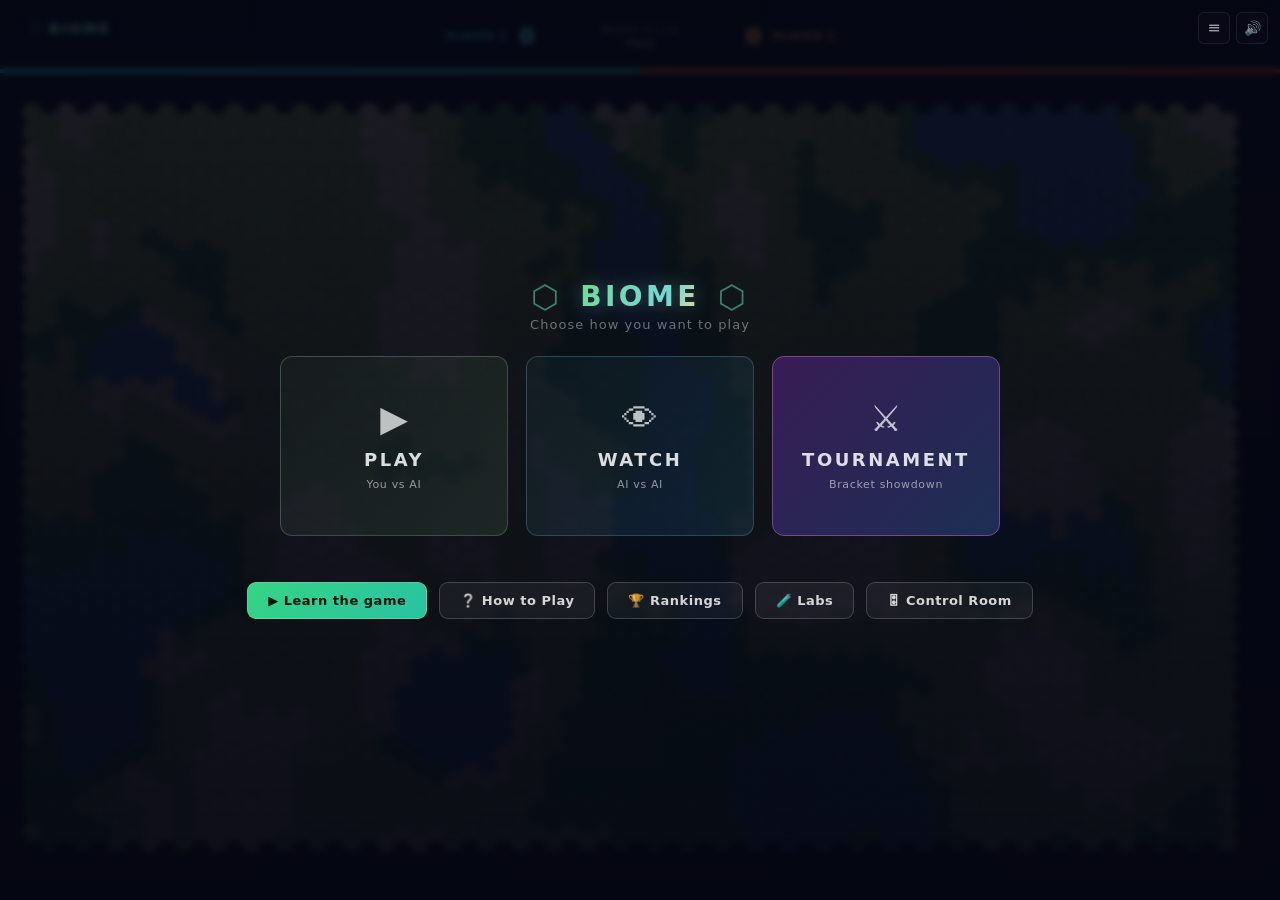
==== commit 5bba70ee: "Headless scheduled tournaments — Stage 1: managed browser service + control Run tournaments headless" ====
--- a/index.html
+++ b/index.html
@@ -546,6 +546,7 @@
                 <button class="launcher-learn-btn ghost" id="btn-launcher-howto">❔ How to Play</button>
                 <button class="launcher-learn-btn ghost" id="btn-launcher-rankings">🏆 Rankings</button>
                 <button class="launcher-learn-btn ghost" id="btn-launcher-labs">🧪 Labs</button>
+                <button class="launcher-learn-btn ghost" onclick="location.href='/admin.html'">🎛 Control Room</button>
             </div>
         </div>
 
--- a/style.css
+++ b/style.css
@@ -4614,6 +4614,12 @@
 .bracket-tree--rounds-5 .bt-score { font-size: 11.5px; min-width: 32px; }
 .bracket-tree--rounds-4 .bt-cell,
 .bracket-tree--rounds-5 .bt-cell { padding: 3px 22px; }
+/* A dense card is too narrow to hold a 4-digit ELO AND the score side by side —
+   the score is the headline on a live/finished match, so drop the secondary ELO
+   whenever a score is shown. Keeps everything inside the card (no spill-out). */
+.bracket-tree--rounds-4 .bt-side:has(.bt-score) .bt-elo,
+.bracket-tree--rounds-5 .bt-side:has(.bt-score) .bt-elo,
+.bracket-tree--rounds-6 .bt-side:has(.bt-score) .bt-elo { display: none; }
 /* A live card barely scales in a dense column so it can't overlap neighbours */
 .bracket-tree--rounds-4 .bt-live,
 .bracket-tree--rounds-5 .bt-live { transform: scale(1.02); }
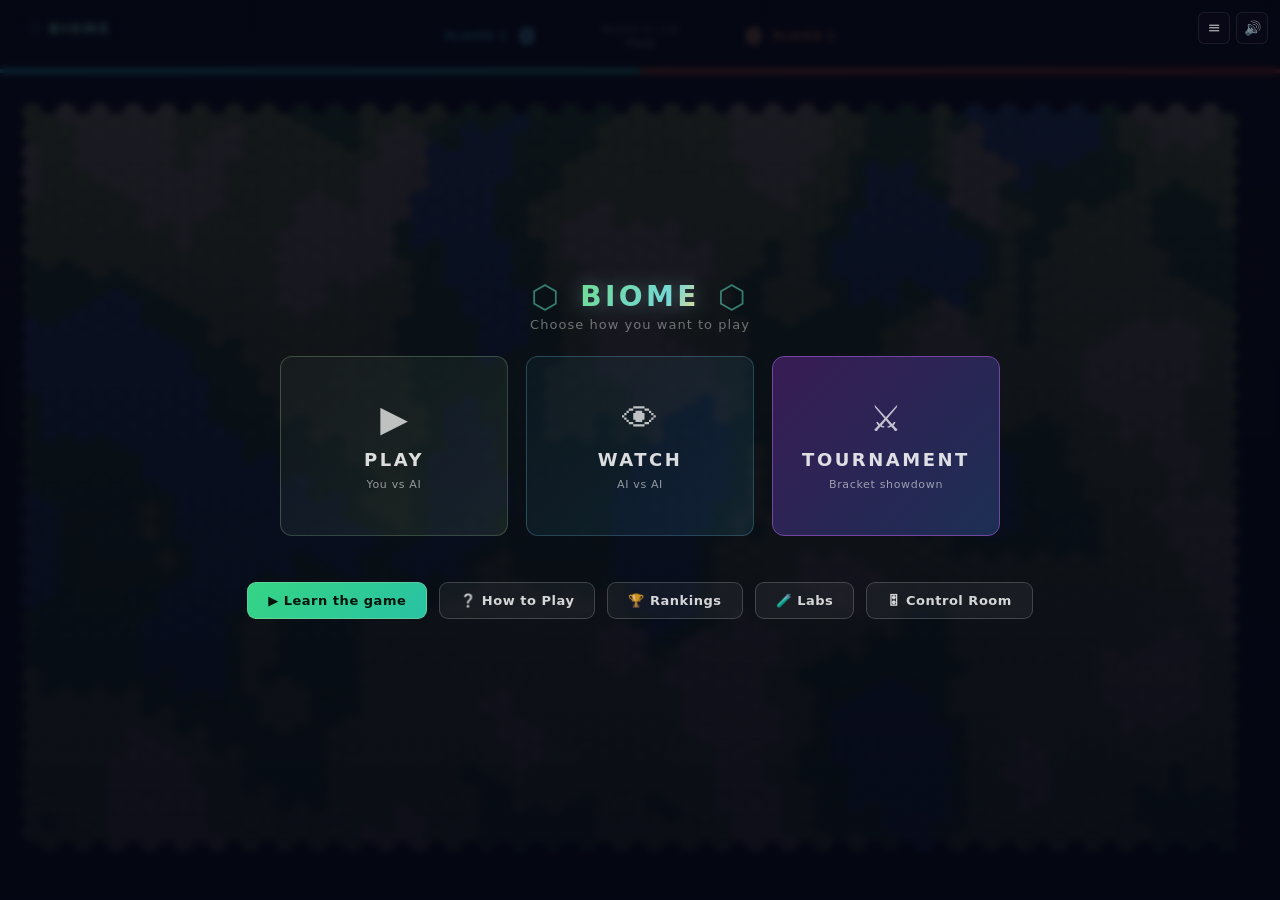
==== commit 88be21ac: "Add optional AWS Bedrock provider and polish spectator broadcast Add an optional, off-by-default AWS" ====
--- a/index.html
+++ b/index.html
@@ -413,6 +413,9 @@
                 <button class="hc-tab active" data-settings-tab="dynamics" role="tab" aria-selected="true">
                     <span class="hc-tab-icon">🎛</span><span>GAME DYNAMICS</span>
                 </button>
+                <button class="hc-tab" data-settings-tab="models" role="tab" aria-selected="false">
+                    <span class="hc-tab-icon">☁</span><span>MODELS</span>
+                </button>
             </div>
             <div class="hc-view settings-view" data-settings-view="dynamics">
                 <div class="settings-presets">
@@ -423,6 +426,18 @@
                 <div class="settings-foot">
                     <button id="btn-settings-reset" class="settings-reset">↺ Reset to baseline</button>
                     <span class="settings-foot-note">Baseline is the shipped balance. Changes save automatically and apply to every match.</span>
+                </div>
+            </div>
+            <div class="hc-view settings-view hc-view-hidden" data-settings-view="models">
+                <div class="settings-presets">
+                    <div class="hc-section-label">AWS Bedrock — premium &amp; open-weight</div>
+                    <label class="settings-bedrock-toggle">
+                        <input type="checkbox" id="settings-bedrock-toggle">
+                        <span>Use AWS Bedrock models</span>
+                    </label>
+                    <p class="settings-foot-note" id="settings-bedrock-status"></p>
+                    <div id="settings-bedrock-models" class="settings-bedrock-models"></div>
+                    <p class="settings-foot-note" id="settings-bedrock-cost"></p>
                 </div>
             </div>
         </div>
--- a/style.css
+++ b/style.css
@@ -533,6 +533,18 @@
 }
 .settings-foot-note { font-size: 10px; color: #6e6e92; line-height: 1.4; }
 
+/* MODELS tab — AWS Bedrock provider toggle */
+.settings-bedrock-toggle { display: flex; align-items: center; gap: 8px; cursor: pointer;
+    font-size: 13px; color: #c9c9e6; margin: 6px 0 8px; }
+.settings-bedrock-toggle input { width: 16px; height: 16px; cursor: pointer; }
+.settings-bedrock-toggle input:disabled { cursor: not-allowed; }
+.settings-bedrock-toggle:has(input:disabled) { color: #6e6e92; cursor: not-allowed; }
+.settings-bedrock-models { display: flex; flex-wrap: wrap; gap: 6px; margin: 8px 0; }
+.settings-bedrock-chip { font-size: 10px; padding: 3px 8px; border-radius: 10px;
+    border: 1px solid #34344e; color: #b8b8d8; background: #1c1c2c; }
+.settings-bedrock-chip.premium { border-color: #7a5a2e; color: #e6c79a; background: #2a2014; }
+.settings-bedrock-chip.open { border-color: #2e5a4a; color: #9ad9c0; background: #142a22; }
+
 /* Placeholder until Phase 2 (panel-section was the old wrapper) */
 .panel-section {
     background: transparent;
@@ -4608,18 +4620,21 @@
 .bracket-tree--rounds-5 .bt-badge { width: 20px; height: 20px; font-size: 8px; }
 .bracket-tree--rounds-4 .bt-name,
 .bracket-tree--rounds-5 .bt-name { font-size: 11.5px; }
+.bracket-tree--rounds-4 .bt-seedno,
+.bracket-tree--rounds-5 .bt-seedno { font-size: 9px; min-width: 11px; }
 .bracket-tree--rounds-4 .bt-elo,
 .bracket-tree--rounds-5 .bt-elo { font-size: 9px; }
 .bracket-tree--rounds-4 .bt-score,
 .bracket-tree--rounds-5 .bt-score { font-size: 11.5px; min-width: 32px; }
 .bracket-tree--rounds-4 .bt-cell,
 .bracket-tree--rounds-5 .bt-cell { padding: 3px 22px; }
-/* A dense card is too narrow to hold a 4-digit ELO AND the score side by side —
-   the score is the headline on a live/finished match, so drop the secondary ELO
-   whenever a score is shown. Keeps everything inside the card (no spill-out). */
-.bracket-tree--rounds-4 .bt-side:has(.bt-score) .bt-elo,
-.bracket-tree--rounds-5 .bt-side:has(.bt-score) .bt-elo,
-.bracket-tree--rounds-6 .bt-side:has(.bt-score) .bt-elo { display: none; }
+/* On a dense card the seed (now an inline number) is the pre-match ranking and the
+   score is the result headline — the secondary ELO is redundant here (it lives on
+   the hero card + tale-of-the-tape) and squeezes the name back into truncation.
+   Drop it so the row is a clean avatar · seed · name · score. */
+.bracket-tree--rounds-4 .bt-elo,
+.bracket-tree--rounds-5 .bt-elo,
+.bracket-tree--rounds-6 .bt-elo { display: none; }
 /* A live card barely scales in a dense column so it can't overlap neighbours */
 .bracket-tree--rounds-4 .bt-live,
 .bracket-tree--rounds-5 .bt-live { transform: scale(1.02); }
@@ -5805,18 +5820,18 @@
 .bt-badge-empty { background: rgba(255,255,255,0.07); color: rgba(255,255,255,0.3); }
 .bt-badge-lg { width: 40px; height: 40px; font-size: 15px; }
 .bt-badge-sm { width: 20px; height: 20px; font-size: 8px; }
-.bt-badge-seed {
-    position: absolute;
-    bottom: -3px; right: -4px;
-    min-width: 13px; height: 13px;
-    padding: 0 2px;
-    display: flex; align-items: center; justify-content: center;
-    font-size: 8px; font-weight: 800;
-    color: #0a0e1a;
-    background: hsl(45, 95%, 66%);
-    border-radius: 4px;
-    box-shadow: 0 1px 3px rgba(0,0,0,0.5);
-}
+/* Seed as a readable inline number in the row (replaces the old pip welded onto
+   the portrait). Muted by default; top-3 seeds tint gold for a quick favourite read. */
+.bt-seedno {
+    flex: 0 0 auto;
+    min-width: 14px;
+    text-align: center;
+    font-size: 10px; font-weight: 800;
+    font-variant-numeric: tabular-nums;
+    color: rgba(255, 255, 255, 0.34);
+}
+.bt-seedno-top { color: hsl(45, 95%, 66%); }
+.bt-side.bt-lose .bt-seedno { color: rgba(255, 255, 255, 0.22); }
 
 /* ── Mini bracket strip (now/next + progress rail) ── */
 .lbn { display: flex; flex-direction: column; gap: 9px; }
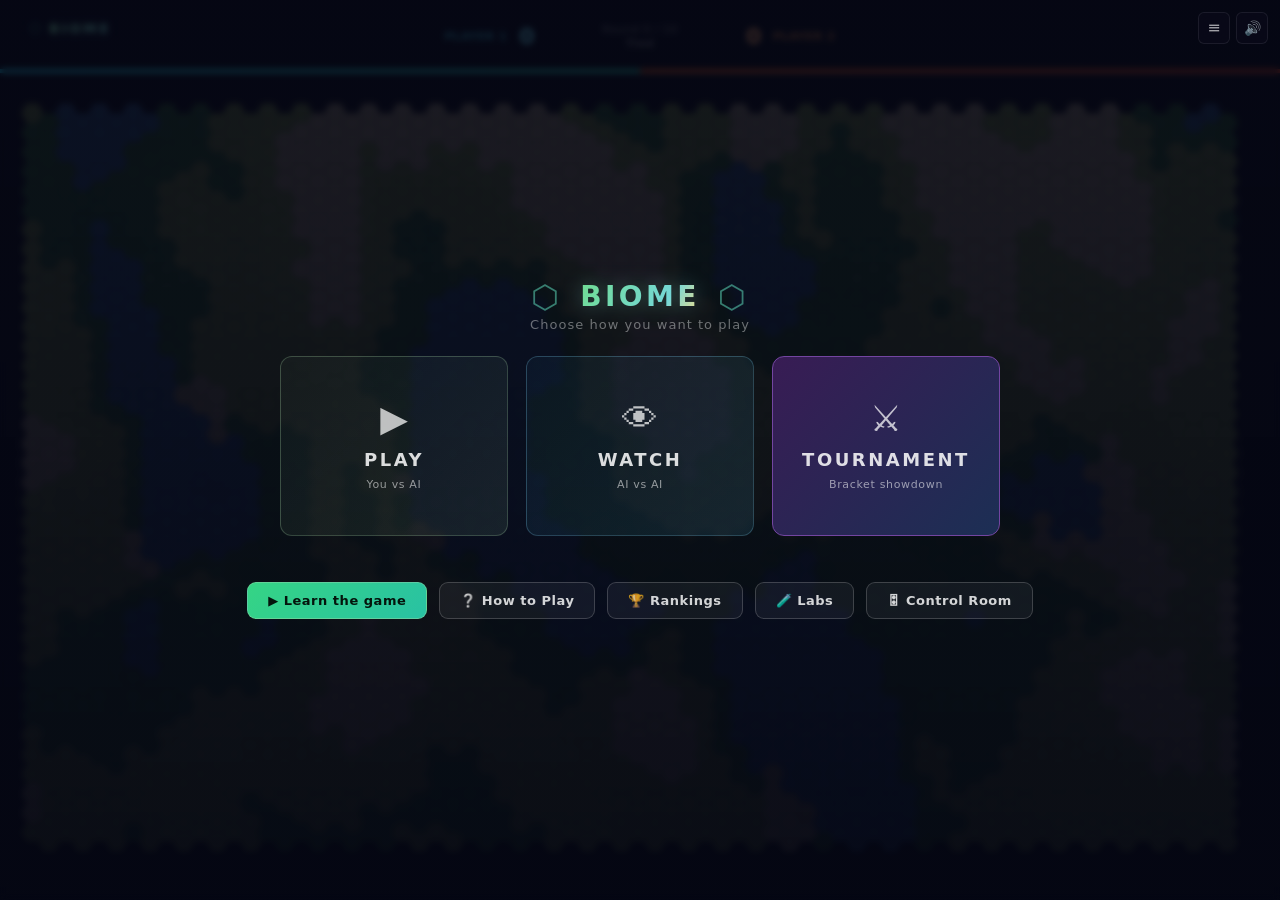
==== commit 729f8631: "lotta yadda" ====
--- a/index.html
+++ b/index.html
@@ -475,7 +475,11 @@
             <div class="go-actions">
                 <button id="btn-go-dashboard" class="btn" hidden>📊 Match Details</button>
                 <button id="btn-play-again" class="btn btn-primary">Play Again</button>
-            </div>
+                <button id="btn-play-new" class="btn" hidden>New players ⤮</button>
+                <button id="btn-play-ladder" class="btn" hidden>Ladder ↑</button>
+                <button id="btn-ladder-stop" class="btn" hidden>Stop ladder</button>
+            </div>
+            <div id="go-ladder-status" class="go-ladder-status" hidden></div>
             <div id="go-dashboard" class="md-dashboard md-hidden"></div>
         </div>
     </div>
--- a/style.css
+++ b/style.css
@@ -6130,7 +6130,8 @@
 .md-chart { display: block; margin-top: 8px; width: 100%; border-radius: 4px; background: rgba(0,0,0,0.2); }
 
 /* Game-over overlay action row */
-.go-actions { display: flex; gap: 12px; justify-content: center; margin-top: 16px; }
+.go-actions { display: flex; gap: 12px; justify-content: center; margin-top: 16px; flex-wrap: wrap; }
+.go-ladder-status { margin-top: 12px; text-align: center; font-size: 0.92em; opacity: 0.85; letter-spacing: 0.02em; }
 
 /* ── Historical tournament viewer (full-screen) ─────────────── */
 .tv-overlay {
